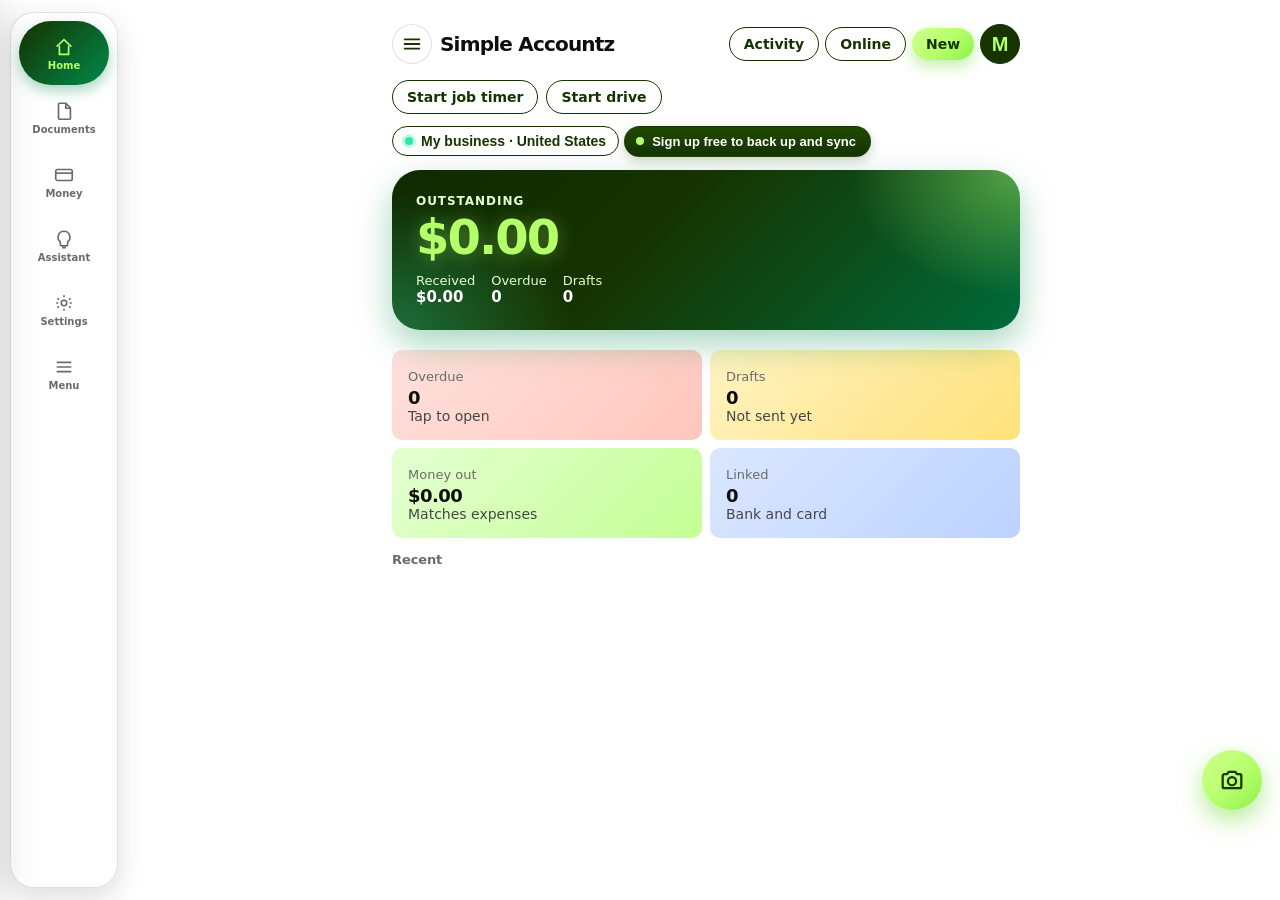
==== app.html @ a4834161 "Read every photo to prefill fields, keep the whole page in the crop, type receipts and invoices in b" ====
<!DOCTYPE html>
<html lang="en">
<head>
<meta charset="utf-8">
<meta name="viewport" content="width=device-width, initial-scale=1, viewport-fit=cover">
<title>Simple Accountz</title>
<meta name="description" content="Invoices, expenses, receipt photos, and an assistant that does the bookkeeping for you.">
<meta name="theme-color" content="#163300">
<meta http-equiv="Content-Security-Policy" content="default-src 'self'; script-src 'self' 'unsafe-inline' 'wasm-unsafe-eval'; worker-src 'self' blob:; style-src 'self' 'unsafe-inline' https://fonts.googleapis.com; font-src https://fonts.gstatic.com; img-src 'self' data: blob: https://tile.openstreetmap.org; media-src 'self' blob:; connect-src 'self' https://api.simpleaccountz.com; object-src 'none'; base-uri 'none'; form-action 'none'; manifest-src 'self'">
<meta name="referrer" content="no-referrer">
<link rel="manifest" href="manifest.webmanifest">
<link rel="icon" href="icon.svg" type="image/svg+xml">
<link rel="apple-touch-icon" href="icon-192.png">
<meta name="apple-mobile-web-app-capable" content="yes">
<script>
  (function () {
    var q = location.search;
    var local = /^(localhost|127\.0\.0\.1)$/.test(location.hostname);
    // Inside the App Store / Google Play app (Capacitor), the page is always the live app.
    window.SA_NATIVE = !!(window.Capacitor && window.Capacitor.isNativePlatform && window.Capacitor.isNativePlatform());
    if (window.SA_NATIVE) document.documentElement.classList.add("native");
    window.SA_LIVE = window.SA_NATIVE || /[?&]live\b/.test(q) || (location.protocol.indexOf("http") === 0 && !local && !/[?&]preview\b/.test(q));
    if (window.SA_LIVE) document.documentElement.classList.add("live");
  })();
</script>
<link rel="preconnect" href="https://fonts.googleapis.com">
<link rel="preconnect" href="https://fonts.gstatic.com" crossorigin>
<link href="https://fonts.googleapis.com/css2?family=Inter:wght@400;500;600;700;900&display=swap" rel="stylesheet">
<style>
  :root {
    --forest: #163300;
    --lime: #b4ff6a;
    --spruce: #00894a;
    --linen: #e4ffd1;
    --blue: #0057ff;
    --sky: #dbe7ff;
    --coral: #ff5a4e;
    --sun: #ffd23f;
    --violet: #7b3fe4;
    --mint: #2ee6a6;
    --obsidian: #0e0f0c;
    --charcoal: #454745;
    --slate: #6a6c6a;
    --pebble: #868685;
    --fog: #e8ebe6;
    --paper: #ffffff;
    --sent-bg: #dbe7ff;
    --overdue-bg: #ffe1dc;
    --overdue-fg: #c0160c;
    --shadow-lg: 0 6px 20px rgba(0, 0, 0, 0.08);
  }

  * { box-sizing: border-box; }
  html, body { margin: 0; height: 100%; }
  body {
    font-family: Inter, ui-sans-serif, system-ui, sans-serif;
    background:
      radial-gradient(880px 420px at 8% -8%, rgba(159, 232, 112, 0.55), transparent 58%),
      radial-gradient(720px 480px at 100% 0%, rgba(22, 51, 0, 0.1), transparent 46%),
      var(--fog);
    color: var(--charcoal);
    letter-spacing: -0.006em;
  }

  .stage {
    min-height: 100%;
    display: grid;
    grid-template-columns: minmax(260px, 380px) 1fr;
    gap: 40px;
    align-items: center;
    padding: 40px 48px;
  }

  .intro h1 {
    font-weight: 900;
    font-size: 52px;
    line-height: 0.9;
    letter-spacing: -0.04em;
    color: var(--obsidian);
    margin: 0 0 16px;
  }
  .intro p { font-size: 16px; line-height: 1.5; margin: 0 0 12px; max-width: 36ch; }
  .intro .path {
    font-size: 13px;
    color: var(--slate);
    background: var(--paper);
    border-radius: 10px;
    padding: 12px 14px;
    border: 1px solid rgba(14, 15, 12, 0.12);
  }
  .legend { margin-top: 20px; display: flex; flex-wrap: wrap; gap: 8px; }
  .swatch {
    display: inline-flex; align-items: center; gap: 8px;
    background: var(--paper); border-radius: 999px; padding: 6px 10px 6px 6px;
    font-size: 12px; font-weight: 600; color: var(--forest);
    border: 1px solid rgba(14, 15, 12, 0.12);
  }
  .swatch i { width: 14px; height: 14px; border-radius: 999px; display: block; }

  .device-wrap { display: flex; justify-content: center; }
  .device {
    width: 390px;
    height: 844px;
    background: var(--paper);
    border-radius: 44px;
    border: 10px solid var(--obsidian);
    position: relative;
    overflow: hidden;
    box-shadow: 0 24px 64px rgba(14, 15, 12, 0.18);
  }

  .screen {
    display: none;
    position: absolute;
    inset: 0;
    background: var(--paper);
    overflow: auto;
    padding: 54px 16px 108px;
  }
  .screen.on { display: block; }
  .screen.no-tabs { padding-bottom: 28px; }
  .screen.sheet-open { overflow: hidden; }

  .statusbar {
    position: absolute; top: 0; left: 0; right: 0; height: 44px;
    display: flex; align-items: flex-end; justify-content: space-between;
    padding: 0 22px 6px; font-size: 12px; font-weight: 600; color: var(--forest);
    z-index: 5; pointer-events: none;
  }
  .island {
    position: absolute; top: 8px; left: 50%; transform: translateX(-50%);
    width: 108px; height: 28px; background: var(--obsidian); border-radius: 999px; z-index: 6;
  }

  .top {
    display: flex; align-items: center; justify-content: space-between;
    gap: 12px; margin-bottom: 16px;
  }
  .word {
    font-weight: 900; font-size: 20px; letter-spacing: -0.04em;
    color: var(--obsidian); line-height: 1;
  }
  .bubble { border-radius: 16px; padding: 12px 14px; margin: 8px 0; font-size: 15px; line-height: 1.4; white-space: pre-wrap; }
  .bubble.user { background: var(--forest); color: var(--paper); margin-left: 48px; }
  .bubble.ai { background: var(--fog); color: var(--charcoal); margin-right: 24px; }
  .suggest { width: 100%; text-align: left; background: var(--paper); border: 1px solid var(--forest);
    border-radius: 999px; padding: 10px 14px; margin-bottom: 8px; font-weight: 600; color: var(--forest); font-size: 14px; }
  .title {
    font-weight: 700; font-size: 22px; letter-spacing: -0.02em;
    color: var(--obsidian); margin: 0;
  }
  .back {
    border: 0; background: transparent; color: var(--forest);
    font: 600 16px/1 Inter, sans-serif; padding: 8px 0; cursor: pointer;
  }

  .pill, .pill-outline, .textlink, .seg button, .tab, .row, .plan, .choice {
    font-family: inherit; cursor: pointer;
  }
  .pill {
    background: var(--lime); color: var(--forest); border: 0; border-radius: 999px;
    font-weight: 600; font-size: 16px; padding: 12px 20px; letter-spacing: -0.006em;
  }
  .pill.small { font-size: 14px; padding: 8px 14px; }
  .pill-outline {
    background: var(--paper); color: var(--forest); border: 1px solid var(--forest);
    border-radius: 999px; font-weight: 600; font-size: 16px; padding: 11px 18px;
  }
  .pill-outline.small { font-size: 14px; padding: 8px 14px; }
  .quick-row { display: flex; gap: 8px; flex-wrap: wrap; margin: 4px 0 12px; }
  .run-bar { position: fixed; left: 50%; transform: translateX(-50%); bottom: calc(92px + env(safe-area-inset-bottom)); z-index: 60; display: flex; gap: 8px; }
  .run-chip { border: 0; border-radius: 999px; padding: 9px 16px; background: var(--forest); color: var(--lime); font: 700 14px/1.2 inherit; font-variant-numeric: tabular-nums; box-shadow: 0 8px 22px rgba(0,0,0,.22); cursor: pointer; }
  .stack-btns { display: grid; gap: 10px; margin: 8px 0 16px; }
  .timer-clock { font-variant-numeric: tabular-nums; font-size: 40px; letter-spacing: -0.02em; }
  .textlink {
    background: none; border: 0; color: var(--forest); font-weight: 600;
    font-size: 16px; text-decoration: underline; text-underline-offset: 3px; padding: 8px 0;
  }
  .ghost {
    border: 0; background: transparent; color: var(--forest); font-weight: 600; font-size: 16px;
    padding: 8px 0; cursor: pointer;
  }

  .biz {
    display: inline-flex; align-items: center; gap: 8px;
    border: 1px solid var(--forest); border-radius: 999px; padding: 6px 12px;
    font-size: 14px; font-weight: 600; color: var(--forest); background: var(--paper);
    margin-bottom: 14px;
  }
  .biz span.dot { width: 8px; height: 8px; border-radius: 999px; background: var(--spruce); }

  .hero {
    background: var(--forest); color: var(--paper); border-radius: 28px;
    padding: 24px; margin-bottom: 20px; position: relative; overflow: hidden;
  }
  .hero::after, .flash-veil {
    content: "";
    position: absolute; inset: 0;
    background: linear-gradient(115deg, transparent 30%, rgba(159, 232, 112, 0.78) 50%, transparent 70%);
    transform: translateX(-130%);
    pointer-events: none;
  }
  .hero::after { animation: lime-sweep 1.25s 0.12s ease both; }
  .flash-veil { z-index: 30; }
  .device.flashing .flash-veil { animation: lime-sweep 0.9s ease; }
  .warn {
    background: var(--linen);
    color: var(--forest);
    border-radius: 10px;
    padding: 12px 14px;
    font-size: 14px;
    font-weight: 600;
    line-height: 1.4;
    margin: 8px 0 0;
  }
  .dash .card, .doc, .choice, .plan, .suggest {
    transition: transform 0.18s ease, box-shadow 0.18s ease;
  }
  .dash .card:hover, .doc:hover, .choice:hover, .plan:hover, .suggest:hover {
    transform: translateY(-2px);
    box-shadow: 0 8px 20px rgba(22, 51, 0, 0.12);
  }
  .dash .card.hit { animation: card-flash 0.45s ease; }
  @keyframes lime-sweep {
    from { transform: translateX(-130%); }
    to { transform: translateX(130%); }
  }
  @keyframes card-flash {
    0% { background: var(--lime); }
    100% { background: var(--fog); }
  }
  .chrome { display: none; }
  .device.shell-android { border-radius: 32px; }
  .device.shell-android .island {
    width: 14px; height: 14px; top: 14px; border-radius: 999px;
  }
  .device.shell-windows, .device.shell-pc {
    width: min(960px, 100%);
    height: 720px;
    border-radius: 18px;
    border-width: 1px;
  }
  .device.shell-windows .island, .device.shell-pc .island { display: none; }
  .device.shell-windows .chrome, .device.shell-pc .chrome {
    display: flex; align-items: center; justify-content: space-between;
    position: absolute; top: 0; left: 0; right: 0; height: 40px; z-index: 7;
    padding: 0 14px; font-weight: 700; font-size: 13px;
  }
  .device.shell-windows .chrome { background: var(--forest); color: var(--paper); }
  .device.shell-pc .chrome { background: var(--paper); color: var(--forest); border-bottom: 1px solid var(--fog); }
  .chrome .url {
    background: var(--fog); color: var(--charcoal); border-radius: 999px;
    padding: 4px 12px; font-weight: 600; font-size: 12px;
  }
  .dots { display: flex; gap: 6px; }
  .dots i { width: 10px; height: 10px; border-radius: 999px; background: var(--lime); display: block; }
  .device.shell-windows .statusbar, .device.shell-pc .statusbar { display: none; }
  .device.shell-windows .tabs, .device.shell-pc .tabs {
    left: 10px; top: 52px; bottom: 12px; width: 108px; height: auto;
    flex-direction: column; border-radius: 24px; padding: 8px;
  }
  .device.shell-windows .tab, .device.shell-pc .tab { width: 100%; height: 64px; flex: none; }
  .device.shell-windows .screen, .device.shell-pc .screen {
    left: 128px; top: 40px; padding-top: 16px; padding-bottom: 20px;
  }
  .device.shell-windows .screen.has-footer, .device.shell-pc .screen.has-footer { top: 40px; }
  .hero .kicker {
    color: var(--linen); font-size: 12px; font-weight: 600;
    letter-spacing: 0.08em; text-transform: uppercase; margin-bottom: 8px;
  }
  .hero .amount {
    font-weight: 900; font-size: 48px; letter-spacing: -0.04em;
    line-height: 0.9; color: var(--paper); margin: 0 0 14px;
  }
  .hero .meta { display: flex; gap: 16px; font-size: 13px; color: var(--linen); }
  .hero .meta b { display: block; color: var(--paper); font-weight: 600; font-size: 15px; }

  .section-label {
    font-size: 13px; font-weight: 600; color: var(--slate); margin: 8px 0;
  }

  .doc, .set-row, .exp {
    width: 100%; text-align: left; background: var(--paper); border: 0;
    border-bottom: 1px solid var(--fog); padding: 14px 0;
    display: grid; grid-template-columns: 1fr auto; gap: 4px 12px; align-items: center;
  }
  .doc .name, .set-row .name, .exp .name { font-weight: 600; color: var(--obsidian); font-size: 16px; }
  .doc .sub, .set-row .sub, .exp .sub { grid-column: 1; color: var(--slate); font-size: 13px; }
  .doc .amt, .exp .amt { font-weight: 600; color: var(--charcoal); font-size: 16px; }
  .exp.has-photo { grid-template-columns: auto 1fr auto; }
  .exp .thumb {
    width: 44px; height: 44px; object-fit: cover; border-radius: 10px;
    grid-row: 1 / span 2; grid-column: 1; background: var(--linen);
    display: grid; place-items: center; color: var(--forest); font-size: 10px; font-weight: 700;
  }
  .exp.has-photo .name, .exp.has-photo .sub { grid-column: 2; }
  .exp.has-photo .amt { grid-column: 3; }
  .finder {
    background: var(--obsidian); color: var(--paper); border-radius: 28px;
    min-height: 300px; overflow: hidden; display: grid; place-items: center;
  }
  .finder video { width: 100%; height: 320px; object-fit: cover; background: var(--obsidian); }
  .finder .note { color: var(--linen); padding: 16px; text-align: center; }
  .receipt-shot {
    width: 100%; max-height: 280px; object-fit: cover; border-radius: 28px;
    display: block; background: var(--obsidian);
  }

  .chip {
    display: inline-flex; align-items: center; border-radius: 999px;
    padding: 4px 10px; font-size: 12px; font-weight: 600; letter-spacing: -0.003em;
  }
  .chip.draft, .chip.void, .chip.closed { background: var(--fog); color: var(--charcoal); }
  .chip.void, .chip.closed { box-shadow: inset 0 0 0 1px var(--charcoal); }
  .chip.closed { box-shadow: inset 0 0 0 1px var(--forest); }
  .chip.sent { background: var(--sent-bg); color: var(--blue); }
  .chip.viewed { background: var(--linen); color: var(--spruce); }
  .chip.partial, .chip.signed { background: var(--linen); color: var(--forest); }
  .chip.paid { background: var(--spruce); color: var(--paper); }
  .chip.overdue { background: var(--overdue-bg); color: var(--overdue-fg); }

  .search, .field input, .field textarea {
    width: 100%; border: 1px solid var(--pebble); border-radius: 10px;
    padding: 12px 14px; font: 400 16px/1.4 Inter, sans-serif; color: var(--charcoal);
    background: var(--paper);
  }
  .search { margin-bottom: 12px; }
  .search:focus, .field input:focus, .field textarea:focus {
    outline: none; border-color: var(--forest);
  }
  .seg {
    display: flex; background: var(--fog); border-radius: 999px; padding: 4px; margin-bottom: 8px;
  }
  .seg button {
    flex: 1; border: 0; background: transparent; border-radius: 999px;
    padding: 8px 6px; font-weight: 600; font-size: 13px; color: var(--charcoal);
  }
  .seg button.on { background: var(--forest); color: var(--paper); }
  .seg.lime button.on { background: var(--lime); color: var(--charcoal); }

  .tabs {
    position: absolute; left: 12px; right: 12px; bottom: 14px;
    height: 64px; background: var(--paper);
    border: 1px solid rgba(14, 15, 12, 0.12);
    border-radius: 999px; display: flex; align-items: center; padding: 6px;
    z-index: 8;
  }
  .tabs.hide { display: none; }
  .tab {
    flex: 1; border: 0; background: transparent; border-radius: 999px; height: 52px;
    color: var(--slate); font-size: 10px; font-weight: 600;
    display: flex; flex-direction: column; align-items: center; justify-content: center; gap: 2px;
  }
  .tab svg { width: 22px; height: 22px; stroke: currentColor; fill: none; stroke-width: 1.8; }
  .tab.on { background: var(--forest); color: var(--paper); }

  .sticky {
    position: absolute; left: 0; right: 0; bottom: 0; z-index: 7;
    background: var(--paper); border-top: 1px solid var(--fog);
    padding: 12px 16px 22px; display: flex; align-items: center; justify-content: space-between; gap: 12px;
  }
  .sticky .total { font-weight: 700; font-size: 22px; color: var(--obsidian); letter-spacing: -0.02em; }
  .sticky .total small { display: block; font-weight: 500; font-size: 12px; color: var(--slate); letter-spacing: 0; }

  .card {
    background: var(--fog); border-radius: 10px; padding: 16px; margin-bottom: 10px;
  }
  .card h3 { margin: 0 0 4px; font-size: 16px; color: var(--obsidian); }
  .card p { margin: 0; font-size: 14px; color: var(--slate); }
  .field { margin-bottom: 12px; }
  .field label { display: block; font-size: 13px; font-weight: 600; color: var(--slate); margin-bottom: 6px; }
  .line {
    display: flex; justify-content: space-between; gap: 12px;
    font-size: 15px; padding: 8px 0; border-bottom: 1px solid rgba(14,15,12,0.08);
  }
  .line b { color: var(--obsidian); font-weight: 600; }

  .overlay {
    display: none; position: absolute; inset: 0; background: rgba(14, 15, 12, 0.4); z-index: 20;
  }
  .overlay.on { display: block; }
  .sheet {
    position: absolute; left: 0; right: 0; bottom: 0; background: var(--paper);
    border-radius: 28px 28px 0 0; padding: 12px 16px 28px;
  }
  .grab { width: 40px; height: 4px; border-radius: 999px; background: var(--fog); margin: 4px auto 14px; }
  .choice {
    width: 100%; text-align: left; background: var(--fog); border: 0; border-radius: 10px;
    padding: 14px 16px; margin-bottom: 8px; color: var(--obsidian); font-weight: 600; font-size: 16px;
  }
  .choice span { display: block; font-weight: 400; color: var(--slate); font-size: 13px; margin-top: 2px; }

  .paper-doc {
    background: var(--paper); border-radius: 10px; box-shadow: var(--shadow-lg);
    border: 1px solid rgba(14, 15, 12, 0.12); overflow: hidden; margin-bottom: 16px;
  }
  .paper-doc header {
    background: var(--forest); color: var(--paper); padding: 20px 16px 16px;
  }
  .paper-doc header strong {
    font-weight: 900; letter-spacing: -0.04em; font-size: 22px;
  }
  .paper-doc header p { margin: 4px 0 0; color: var(--linen); font-size: 13px; }
  .paper-doc .body { padding: 16px; font-size: 14px; }
  .paper-doc .tot { display: flex; justify-content: space-between; font-weight: 700; font-size: 18px; color: var(--obsidian); margin-top: 8px; }

  .bars { display: flex; align-items: flex-end; gap: 10px; height: 120px; margin: 12px 0; }
  .bars div { flex: 1; background: var(--forest); border-radius: 8px 8px 0 0; }
  .bars div.alt { background: var(--spruce); }
  .bars + .axis { display: flex; justify-content: space-between; font-size: 11px; color: var(--slate); }

  .plans { display: flex; flex-direction: column; gap: 8px; }
  .plan {
    text-align: left; background: var(--paper); border: 1px solid var(--pebble);
    border-radius: 10px; padding: 14px 16px;
  }
  .plan.on { border: 1px solid var(--forest); border-radius: 28px; }
  .plan b { display: block; color: var(--obsidian); font-size: 16px; }
  .plan em { font-style: normal; font-weight: 700; }

  .note { font-size: 13px; color: var(--slate); line-height: 1.45; }

  .toggle {
    display: flex; justify-content: space-between; align-items: center;
    padding: 12px 0; border-bottom: 1px solid var(--fog); font-weight: 600; color: var(--obsidian);
  }
  .switch {
    width: 44px; height: 28px; border-radius: 999px; background: var(--forest); position: relative;
  }
  .switch::after {
    content: ""; position: absolute; top: 3px; right: 3px; width: 22px; height: 22px;
    background: var(--paper); border-radius: 999px;
  }
  .switch.off { background: var(--pebble); }
  .switch.off::after { right: auto; left: 3px; }

  .dash { display: grid; grid-template-columns: 1fr 1fr; gap: 8px; margin: 0 0 14px; }
  .dash .card { width: 100%; text-align: left; border: 0; cursor: pointer; margin: 0; font: inherit; color: inherit; }
  .dash .card strong { display: block; color: var(--obsidian); font-size: 18px; letter-spacing: -0.03em; }
  .screen.has-footer { overflow: hidden; padding-bottom: 12px; }
  .screen.has-footer.on { display: flex; flex-direction: column; }
  .scroller { flex: 1; overflow: auto; min-height: 0; }
  .screen.has-footer .sticky { position: relative; flex: none; }
  .mode { display: flex; flex-wrap: wrap; gap: 8px; margin-top: 16px; }
  .audit { font-size: 13px; color: var(--charcoal); background: var(--linen); border-radius: 10px; padding: 10px 12px; margin-top: 8px; }
  .qr { width: 188px; height: 188px; background: var(--paper); border-radius: 10px; border: 1px solid rgba(14, 15, 12, 0.12); display: block; margin: 8px 0 12px; }
  .pull { height: 0; overflow: hidden; text-align: center; font-size: 12px; font-weight: 700; color: var(--forest); background: var(--linen); }
  .pull.show { height: auto; padding: 8px 12px; }
  .methods { display: flex; flex-wrap: wrap; gap: 8px; margin: 8px 0 12px; }
  .methods span { border: 1px solid var(--forest); border-radius: 999px; padding: 6px 10px; font-size: 13px; font-weight: 600; color: var(--forest); }

  @media (max-width: 860px) {
    .stage { grid-template-columns: 1fr; padding: 20px 12px 32px; }
    .intro h1 { font-size: 40px; }
    .device.shell-ios, .device.shell-android { transform: scale(0.92); transform-origin: top center; }
    .device.shell-windows, .device.shell-pc { width: 100%; height: 680px; }
  }
  /* ---- Pop layer: brighter color and smoother motion ---- */
  body {
    background:
      radial-gradient(900px 480px at 6% -10%, rgba(180, 255, 106, 0.75), transparent 60%),
      radial-gradient(760px 520px at 100% 0%, rgba(123, 63, 228, 0.22), transparent 50%),
      radial-gradient(700px 500px at 90% 100%, rgba(0, 87, 255, 0.16), transparent 55%),
      var(--fog);
  }
  .intro h1 {
    background: linear-gradient(100deg, var(--forest) 10%, var(--spruce) 45%, var(--violet) 95%);
    -webkit-background-clip: text; background-clip: text; color: transparent;
  }
  .swatch { box-shadow: 0 2px 8px rgba(14, 15, 12, 0.06); }
  .device { box-shadow: 0 30px 80px rgba(22, 51, 0, 0.28), 0 0 0 1px rgba(180, 255, 106, 0.4); }
  .screen {
    -webkit-overflow-scrolling: touch; overscroll-behavior: contain;
  }
  .screen.on, .screen.has-footer.on { animation: screen-in 0.26s cubic-bezier(.2, .8, .2, 1) both; }
  @keyframes screen-in {
    from { opacity: 0; transform: translate3d(0, 10px, 0); }
    to { opacity: 1; transform: none; }
  }

  .hero {
    background:
      radial-gradient(240px 180px at 100% 0%, rgba(180, 255, 106, 0.45), transparent 70%),
      radial-gradient(260px 200px at 0% 100%, rgba(46, 230, 166, 0.35), transparent 70%),
      linear-gradient(135deg, #0f2a00 0%, var(--forest) 40%, #006b3a 100%);
    box-shadow: 0 14px 34px rgba(0, 137, 74, 0.35);
  }
  .hero .amount { color: var(--lime); text-shadow: 0 2px 18px rgba(180, 255, 106, 0.35); }

  .pill {
    background: linear-gradient(135deg, #d4ff8f, var(--lime) 55%, #8ef04a);
    box-shadow: 0 6px 16px rgba(120, 220, 60, 0.45);
    transition: transform 0.14s ease, box-shadow 0.14s ease, filter 0.14s ease;
  }
  .pill:hover { filter: brightness(1.05); box-shadow: 0 8px 22px rgba(120, 220, 60, 0.55); }
  .pill:active, .pill-outline:active, .choice:active, .tab:active, .suggest:active, .dash .card:active {
    transform: scale(0.97);
  }
  .pill-outline, .suggest { transition: background 0.15s ease, transform 0.14s ease; }
  .pill-outline:hover, .suggest:hover { background: var(--linen); }

  .dash .card { color: var(--obsidian); }
  .dash .card:nth-child(4n+1) { background: linear-gradient(135deg, #ffe1dc, #ffc6bd); }
  .dash .card:nth-child(4n+2) { background: linear-gradient(135deg, #fff3c2, #ffe27a); }
  .dash .card:nth-child(4n+3) { background: linear-gradient(135deg, #e4ffd1, #c4ff94); }
  .dash .card:nth-child(4n+4) { background: linear-gradient(135deg, #dbe7ff, #bcd2ff); }
  .dash .card p { color: var(--charcoal); }
  .dash .card:hover { box-shadow: 0 10px 24px rgba(14, 15, 12, 0.14); }
  @keyframes card-flash {
    0% { filter: brightness(1.25) saturate(1.4); transform: scale(1.03); }
    100% { filter: none; transform: none; }
  }

  .card { background: linear-gradient(135deg, #f3f6f1, var(--fog)); }
  .chip.paid { background: linear-gradient(135deg, var(--mint), var(--spruce)); }
  .chip.sent { color: var(--blue); }
  .chip.viewed { background: #efe6ff; color: var(--violet); }
  .chip.partial, .chip.signed { background: #fff3c2; color: #7a5600; }
  .chip.overdue { box-shadow: inset 0 0 0 1px rgba(255, 90, 78, 0.5); }

  .tabs {
    background: rgba(255, 255, 255, 0.86);
    -webkit-backdrop-filter: blur(14px) saturate(1.6); backdrop-filter: blur(14px) saturate(1.6);
    box-shadow: 0 10px 28px rgba(14, 15, 12, 0.14);
  }
  .tab { transition: background 0.2s ease, color 0.2s ease, transform 0.14s ease; }
  .tab:hover { color: var(--forest); }
  .tab.on {
    background: linear-gradient(135deg, var(--forest), var(--spruce));
    color: var(--lime); box-shadow: 0 6px 14px rgba(0, 137, 74, 0.35);
  }
  .seg button { transition: background 0.2s ease, color 0.2s ease; }
  .seg button.on { background: linear-gradient(135deg, var(--forest), var(--spruce)); }

  .bars div { background: linear-gradient(180deg, var(--mint), var(--spruce)); transform-origin: bottom; animation: bar-rise 0.5s cubic-bezier(.2, .8, .2, 1) both; }
  .bars div.alt { background: linear-gradient(180deg, #9b6bff, var(--violet)); }
  .bars div:nth-child(2) { animation-delay: 0.05s; }
  .bars div:nth-child(3) { animation-delay: 0.1s; }
  .bars div:nth-child(4) { animation-delay: 0.15s; }
  .bars div:nth-child(5) { animation-delay: 0.2s; }
  @keyframes bar-rise { from { transform: scaleY(0); } to { transform: scaleY(1); } }

  .overlay.on { animation: fade-in 0.2s ease both; }
  .overlay.on .sheet { animation: sheet-up 0.28s cubic-bezier(.2, .8, .2, 1) both; }
  @keyframes fade-in { from { opacity: 0; } to { opacity: 1; } }
  @keyframes sheet-up { from { transform: translate3d(0, 40px, 0); opacity: 0.6; } to { transform: none; opacity: 1; } }

  .bubble.user { background: linear-gradient(135deg, var(--forest), var(--spruce)); }
  .bubble.ai { background: linear-gradient(135deg, #f1ecff, #e6f0ff); }
  .paper-doc header { background: linear-gradient(135deg, var(--forest), #006b3a); }
  .search:focus, .field input:focus, .field textarea:focus {
    border-color: var(--spruce); box-shadow: 0 0 0 3px rgba(180, 255, 106, 0.55);
  }
  .switch { background: linear-gradient(135deg, var(--spruce), var(--mint)); transition: background 0.2s ease; }
  .switch::after { transition: left 0.2s ease, right 0.2s ease; box-shadow: 0 1px 3px rgba(0, 0, 0, 0.25); }
  .warn { background: linear-gradient(135deg, #fff3c2, var(--linen)); border-left: 4px solid var(--sun); }
  .biz span.dot { background: var(--mint); box-shadow: 0 0 0 3px rgba(46, 230, 166, 0.3); }
  .dots i:nth-child(1) { background: var(--coral); }
  .dots i:nth-child(2) { background: var(--sun); }
  .dots i:nth-child(3) { background: var(--mint); }
  .doc, .exp, .set-row { transition: background 0.15s ease; }
  .doc:hover, .exp:hover, .set-row:hover { background: #fafff5; }

  /* Automatic assistant panel on Home */
  .auto-panel {
    border-radius: 20px; padding: 14px; margin: 0 0 14px;
    background: linear-gradient(135deg, #f1ecff 0%, #e6f0ff 55%, #e4ffd1 100%);
    box-shadow: inset 0 0 0 1px rgba(123, 63, 228, 0.18);
    animation: screen-in 0.3s cubic-bezier(.2, .8, .2, 1) both;
  }
  .auto-head { font-weight: 900; font-size: 15px; letter-spacing: -0.02em; color: var(--violet); margin-bottom: 4px; }
  .auto-head::before { content: "✦ "; }
  .auto-label { font-size: 11px; font-weight: 700; letter-spacing: 0.08em; text-transform: uppercase; color: var(--slate); margin: 10px 0 4px; }
  .auto-row { font-size: 13px; line-height: 1.4; color: var(--obsidian); padding: 6px 0; }
  .auto-row.done::before { content: "✓ "; color: var(--spruce); font-weight: 900; }
  .auto-row.wait { display: flex; gap: 10px; align-items: center; justify-content: space-between; border-top: 1px solid rgba(14, 15, 12, 0.08); }
  .auto-row.wait .pill { flex: none; }
  .auto-panel .textlink { font-size: 13px; padding: 2px 0; }

  [hidden] { display: none !important; }
  /* ---- Account and sign-in ---- */
  .auth-wrap { max-width: 420px; margin: 4px auto 40px; }
  .auth-card { background: var(--paper); border-radius: 24px; padding: 28px 24px; border: 1px solid rgba(14,15,12,.06);
    box-shadow: 0 1px 2px rgba(14,15,12,.06), 0 14px 36px rgba(22,51,0,.10); }
  .auth-logo { width: 52px; height: 52px; border-radius: 15px; display: block; margin: 0 auto 14px; box-shadow: 0 6px 16px rgba(22,51,0,.25); }
  .auth-title { text-align: center; font-size: 24px; font-weight: 800; letter-spacing: -.03em; color: var(--obsidian); margin: 0 0 6px; }
  .auth-sub { text-align: center; color: var(--slate); font-size: 14px; margin: 0 0 20px; line-height: 1.45; }
  .auth-tabs { display: grid; grid-template-columns: 1fr 1fr; background: var(--fog); border-radius: 12px; padding: 4px; margin-bottom: 20px; }
  .auth-tabs button { border: 0; background: transparent; border-radius: 9px; padding: 10px; font: 600 14px Inter, sans-serif; color: var(--slate); cursor: pointer; transition: background .15s, color .15s, box-shadow .15s; }
  .auth-tabs button.on { background: var(--paper); color: var(--obsidian); box-shadow: 0 1px 3px rgba(14,15,12,.14); }
  .auth-label { display: block; font-size: 13px; font-weight: 600; color: var(--charcoal); margin: 0 0 6px; }
  .auth-row { display: flex; justify-content: space-between; align-items: baseline; }
  .auth-input { width: 100%; height: 48px; border: 1.5px solid #d5d9d2; border-radius: 12px; padding: 0 14px; font: 500 16px Inter, sans-serif;
    color: var(--obsidian); background: #fbfcfa; margin-bottom: 16px; transition: border-color .15s, box-shadow .15s, background .15s; }
  .auth-input:focus { outline: none; border-color: var(--spruce); background: #fff; box-shadow: 0 0 0 4px rgba(0,137,74,.15); }
  .auth-input.code { letter-spacing: .15em; font-variant-numeric: tabular-nums; }
  .pw-wrap { position: relative; }
  .pw-wrap .auth-input { padding-right: 70px; }
  .pw-toggle { position: absolute; right: 8px; top: 8px; height: 32px; padding: 0 10px; border: 0; border-radius: 8px; background: transparent;
    color: var(--spruce); font: 600 13px Inter, sans-serif; cursor: pointer; }
  .pw-toggle:hover { background: var(--linen); }
  .auth-hint { font-size: 12px; color: var(--slate); margin: -8px 0 16px; line-height: 1.4; }
  .btn-primary { position: relative; width: 100%; height: 50px; border: 0; border-radius: 12px; display: flex; align-items: center; justify-content: center; gap: 10px;
    background: linear-gradient(180deg, #1f4a00, var(--forest)); color: #fff; font: 700 16px Inter, sans-serif; letter-spacing: -.01em; cursor: pointer;
    box-shadow: inset 0 1px 0 rgba(255,255,255,.14), 0 6px 16px rgba(22,51,0,.28); transition: transform .12s ease, box-shadow .15s ease, filter .15s ease; }
  .btn-primary:hover { filter: brightness(1.15); box-shadow: inset 0 1px 0 rgba(255,255,255,.14), 0 10px 24px rgba(22,51,0,.34); }
  .btn-primary:active { transform: translateY(1px); }
  .btn-primary:disabled { opacity: .75; cursor: progress; }
  .btn-primary .spinner { display: none; width: 18px; height: 18px; border-radius: 50%; border: 2.5px solid rgba(255,255,255,.35); border-top-color: #fff; animation: spin .7s linear infinite; }
  .btn-primary.loading .spinner { display: block; }
  @keyframes spin { to { transform: rotate(360deg); } }
  .btn-secondary { width: 100%; height: 48px; border-radius: 12px; border: 1.5px solid #d5d9d2; background: #fff; color: var(--obsidian); font: 600 15px Inter, sans-serif; cursor: pointer; transition: border-color .15s, background .15s; }
  .btn-secondary:hover { border-color: var(--spruce); background: #f7fbf3; }
  .btn-small { height: 36px; padding: 0 14px; border-radius: 10px; border: 1.5px solid #d5d9d2; background: #fff; font: 600 13px Inter, sans-serif; cursor: pointer; color: var(--obsidian); white-space: nowrap; }
  .btn-small:hover { border-color: var(--spruce); }
  .btn-small.danger, .auth-link.danger { color: #c0160c; }
  .btn-primary:focus-visible, .btn-secondary:focus-visible, .btn-small:focus-visible, .auth-tabs button:focus-visible, .auth-link:focus-visible, .pw-toggle:focus-visible, .sync-chip:focus-visible {
    outline: 3px solid var(--lime); outline-offset: 2px; }
  .auth-link { border: 0; background: none; padding: 0; color: var(--spruce); font: 600 13px Inter, sans-serif; cursor: pointer; }
  .auth-link:hover { text-decoration: underline; }
  .auth-center { text-align: center; margin-top: 16px; }
  .auth-msg { min-height: 20px; margin: 12px 0 0; font-size: 14px; color: #c0160c; text-align: center; line-height: 1.4; }
  .auth-msg.good { color: var(--spruce); }
  .auth-foot { font-size: 12px; color: var(--slate); text-align: center; margin: 18px 0 0; line-height: 1.45; }
  .auth-divider { display: flex; align-items: center; gap: 12px; color: var(--pebble); font-size: 12px; margin: 18px 0; }
  .auth-divider::before, .auth-divider::after { content: ""; flex: 1; height: 1px; background: #e3e6e0; }
  .acct-head { display: flex; gap: 14px; align-items: center; }
  .avatar { width: 48px; height: 48px; flex: none; border-radius: 50%; display: grid; place-items: center; font-weight: 800; font-size: 20px; color: var(--lime);
    background: linear-gradient(135deg, var(--forest), var(--spruce)); }
  .acct-head b { display: block; font-size: 16px; color: var(--obsidian); word-break: break-all; }
  .acct-head span { font-size: 13px; color: var(--slate); }
  .acct-actions { display: grid; grid-template-columns: 1fr 1fr; gap: 10px; margin-top: 18px; }
  .acct-section { font-size: 12px; font-weight: 700; letter-spacing: .08em; text-transform: uppercase; color: var(--slate); margin: 24px 0 4px; }
  .acct-item { display: flex; justify-content: space-between; align-items: center; gap: 12px; padding: 14px 0; border-bottom: 1px solid #eceee9; }
  .acct-item b { display: block; font-size: 15px; color: var(--obsidian); }
  .acct-item span { font-size: 13px; color: var(--slate); }
  .badge { display: inline-block; padding: 2px 8px; border-radius: 999px; font-size: 11px; font-weight: 700; margin-left: 6px; vertical-align: 1px; }
  .badge.on { background: #d8fff1; color: #006b3a; }
  .badge.off { background: #fff3c2; color: #7a5600; }
  .notice { background: #fff8db; border: 1px solid #ffe27a; border-radius: 12px; padding: 12px 14px; font-size: 13px; margin: 16px 0 0;
    display: flex; justify-content: space-between; gap: 10px; align-items: center; color: #4a3b00; }
  .qr-box { display: block; width: 208px; height: 208px; margin: 8px auto 12px; padding: 10px; background: #fff; border-radius: 16px; border: 1px solid #e3e6e0; }
  .secret { font-family: ui-monospace, Menlo, Consolas, monospace; font-size: 13px; text-align: center; word-break: break-all; background: var(--fog);
    border-radius: 10px; padding: 10px; margin: 0 0 16px; user-select: all; }
  .codes { display: grid; grid-template-columns: 1fr 1fr; gap: 8px; list-style: none; padding: 0; margin: 12px 0 16px; font-family: ui-monospace, Menlo, Consolas, monospace; font-size: 15px; }
  .codes li { background: var(--fog); border-radius: 8px; padding: 8px; text-align: center; }
  .steps-list { padding-left: 20px; margin: 0 0 12px; font-size: 14px; color: var(--charcoal); line-height: 1.5; }
  .sync-chip { align-items: center; gap: 8px; border: 1.5px solid #d5d9d2; background: #fff; border-radius: 999px; padding: 7px 14px 7px 11px;
    font: 600 13px Inter, sans-serif; color: var(--obsidian); cursor: pointer; margin: -4px 0 12px; transition: border-color .15s, filter .15s; }
  html.live #sync-status { display: inline-flex !important; }
  .sync-chip:hover { border-color: var(--spruce); }
  .sync-chip .dot { width: 8px; height: 8px; border-radius: 50%; background: var(--pebble); flex: none; }
  .sync-chip.on .dot { background: var(--mint); box-shadow: 0 0 0 3px rgba(46,230,166,.25); }
  .sync-chip.cta { background: linear-gradient(180deg, #1f4a00, var(--forest)); color: #fff; border-color: transparent; box-shadow: 0 4px 12px rgba(22,51,0,.22); }
  .sync-chip.cta:hover { filter: brightness(1.15); }
  .sync-chip.cta .dot { background: var(--lime); }
  @media (prefers-reduced-motion: reduce) { .btn-primary .spinner { animation-duration: 2s; } }

  /* ---- Camera ---- */
  .cam { position: absolute; inset: 0; z-index: 40; background: #000; display: none; overflow: hidden; }
  .cam.on { display: block; }
  .cam video { width: 100%; height: 100%; object-fit: cover; display: block; transition: transform .12s ease; }
  .cam-guide { position: absolute; inset: 0; width: 100%; height: 100%; pointer-events: none; }
  .cam-top { position: absolute; top: 0; left: 0; right: 0; display: flex; align-items: center; gap: 10px;
    padding: calc(12px + env(safe-area-inset-top)) 14px 14px; background: linear-gradient(rgba(0,0,0,.6), transparent); }
  .cam-hint { flex: 1; text-align: center; color: #fff; font-size: 13px; font-weight: 600; text-shadow: 0 1px 6px #000; }
  .cam-chip { border: 0; background: rgba(0,0,0,.45); color: #fff; border-radius: 999px; padding: 9px 14px;
    font-family: inherit; font-size: 14px; font-weight: 600; cursor: pointer; white-space: nowrap;
    -webkit-backdrop-filter: blur(10px); backdrop-filter: blur(10px); }
  .cam-chip.on { background: var(--lime); color: var(--forest); }
  .cam-chip:disabled { opacity: .35; }
  .cam-bottom { position: absolute; left: 0; right: 0; bottom: 0;
    padding: 14px 18px calc(18px + env(safe-area-inset-bottom)); background: linear-gradient(transparent, rgba(0,0,0,.72) 40%); }
  .cam-zoom { display: flex; align-items: center; gap: 10px; color: #fff; font-size: 12px; font-weight: 700; }
  .cam-zoom input { flex: 1; accent-color: var(--lime); height: 28px; }
  .cam-row { display: flex; align-items: center; justify-content: space-between; margin-top: 8px; }
  .shutter { width: 74px; height: 74px; border-radius: 50%; border: 5px solid #fff; background: rgba(255,255,255,.25); cursor: pointer; }
  .shutter:active { transform: scale(.94); }
  .shutter.armed { border-color: var(--lime); background: rgba(180,255,106,.35); }
  .cam-type { display: block; margin: 0 auto 10px; padding: 8px 16px; border: 0; border-radius: 999px; background: rgba(0,0,0,.45); color: #fff; font: inherit; font-size: 14px; }
  .cam-auto { display: flex; align-items: center; justify-content: center; gap: 8px; margin-top: 12px; color: #fff; font-size: 13px; font-weight: 600; }
  .cam-auto input { accent-color: var(--lime); width: 18px; height: 18px; }
  .cam-busy { position: absolute; inset: 0; display: none; place-items: center; text-align: center; padding: 28px;
    background: rgba(0,0,0,.8); color: #fff; font-size: 15px; font-weight: 600; }
  .cam-busy.on { display: grid; }
  /* ---- Camera, reimagined: glass controls, iPhone-style shutter and zoom ---- */
  .cam-top { padding: calc(10px + env(safe-area-inset-top)) 16px 30px; background: linear-gradient(rgba(0,0,0,.55), transparent); }
  .cam-icon { width: 44px; height: 44px; border-radius: 50%; border: 0; display: grid; place-items: center; flex: none;
    background: rgba(28,28,30,.55); color: #fff; cursor: pointer; -webkit-backdrop-filter: blur(14px) saturate(1.4); backdrop-filter: blur(14px) saturate(1.4); }
  .cam-icon svg { width: 22px; height: 22px; fill: none; stroke: currentColor; stroke-width: 2; stroke-linecap: round; stroke-linejoin: round; }
  .cam-icon.big { width: 52px; height: 52px; }
  .cam-icon.on { background: #ffd60a; color: #1c1c1e; }
  .cam-icon:active { transform: scale(.92); }
  .cam-icon:disabled { opacity: .35; }
  .cam-hint { flex: 0 1 auto; margin: 0 auto; padding: 9px 16px; border-radius: 999px; max-width: 64%;
    background: rgba(28,28,30,.55); -webkit-backdrop-filter: blur(14px); backdrop-filter: blur(14px);
    font-size: 14px; font-weight: 600; letter-spacing: -.01em; text-shadow: none;
    white-space: nowrap; overflow: hidden; text-overflow: ellipsis; transition: background .25s, color .25s; }
  .cam.ready .cam-hint { background: var(--lime); color: var(--forest); }
  .cam-bottom { padding: 18px 22px calc(20px + env(safe-area-inset-bottom)); background: linear-gradient(transparent, rgba(0,0,0,.78) 45%); }
  .cam-zoom { margin: 0 2px 14px; gap: 12px; }
  .cam-zoom input { -webkit-appearance: none; appearance: none; background: transparent; }
  .cam-zoom input::-webkit-slider-runnable-track { height: 6px; border-radius: 999px; background: rgba(255,255,255,.35); }
  .cam-zoom input::-moz-range-track { height: 6px; border-radius: 999px; background: rgba(255,255,255,.35); }
  .cam-zoom input::-webkit-slider-thumb { -webkit-appearance: none; width: 24px; height: 24px; margin-top: -9px; border-radius: 50%; background: #fff; box-shadow: 0 2px 6px rgba(0,0,0,.4); }
  .cam-zoom input::-moz-range-thumb { width: 24px; height: 24px; border: 0; border-radius: 50%; background: #fff; box-shadow: 0 2px 6px rgba(0,0,0,.4); }
  #cam-zoom-label { min-width: 42px; }
  .cam-row { margin-top: 0; padding: 0 6px; }
  .shutter { width: 80px; height: 80px; border: 4px solid #fff; background: transparent; padding: 4px; display: grid; place-items: center;
    transition: transform .12s ease, border-color .25s; }
  .shutter i { display: block; width: 100%; height: 100%; border-radius: 50%; background: #fff; transition: transform .12s ease, background .25s; }
  .shutter:active { transform: none; }
  .shutter:active i { transform: scale(.86); }
  .shutter.armed { border-color: var(--lime); background: transparent; }
  .shutter.armed i { background: var(--lime); }
  .cam-auto { margin-top: 16px; gap: 10px; font-size: 14px; }
  .cam-auto input { appearance: none; -webkit-appearance: none; width: 44px; height: 26px; margin: 0; border-radius: 999px;
    background: rgba(255,255,255,.28); position: relative; cursor: pointer; transition: background .2s; }
  .cam-auto input::after { content: ""; position: absolute; top: 3px; left: 3px; width: 20px; height: 20px; border-radius: 50%;
    background: #fff; box-shadow: 0 1px 3px rgba(0,0,0,.3); transition: transform .2s; }
  .cam-auto input:checked { background: #34c759; }
  .cam-auto input:checked::after { transform: translateX(18px); }
  .cam.snap::after { content: ""; position: absolute; inset: 0; background: #fff; pointer-events: none; z-index: 6; animation: camSnap .3s ease-out forwards; }
  @keyframes camSnap { from { opacity: .85; } to { opacity: 0; } }
  .cam-busy { background: rgba(0,0,0,.55); -webkit-backdrop-filter: blur(18px); backdrop-filter: blur(18px); }

  /* ---- Drive route map and recent drives ---- */
  .route-svg { display: block; width: 100%; height: 140px; margin-top: 12px; border-radius: 14px; background: var(--paper); }
  .route-svg path { fill: none; stroke: var(--forest); stroke-width: 3.5; stroke-linecap: round; stroke-linejoin: round; }
  .route-svg .dot-start { fill: #34c759; stroke: #fff; stroke-width: 2; }
  .route-svg .map-credit { font: 9px sans-serif; fill: #333; paint-order: stroke; stroke: rgba(255,255,255,.8); stroke-width: 3px; }
  .route-svg.has-map path { stroke: #1a73e8; stroke-width: 4.5; }
  .route-svg .dot-end { fill: #ff3b30; stroke: #fff; stroke-width: 2; }
  .drive-row { padding: 12px 0; border-bottom: 1px solid var(--fog, #e8ebe6); }
  .drive-row .route-svg { height: 96px; background: var(--linen); }
  .drive-row .drive-top { display: flex; justify-content: space-between; gap: 8px; font-weight: 600; }
  .drive-row .drive-sub { color: var(--slate, #454745); font-size: 13px; margin-top: 2px; }
  .run-chip.break { background: var(--lime); color: var(--forest); }
  .run-chip { white-space: nowrap; }
  /* ---- Menu and profile, in the same place on every device ---- */
  .hdr-icon { flex: none; width: 40px; height: 40px; border-radius: 50%; border: 1px solid rgba(14,15,12,.12);
    background: var(--paper); display: grid; place-items: center; cursor: pointer; padding: 0; color: var(--forest); }
  .hdr-icon svg { width: 22px; height: 22px; fill: none; stroke: currentColor; stroke-width: 2; stroke-linecap: round; }
  .hdr-icon.avatar { background: var(--forest); color: var(--lime); border-color: var(--forest); font: 700 15px/1 inherit; }
  .hdr-icon:active { transform: scale(.93); }
  .top { gap: 8px; flex-wrap: wrap; align-items: center; }
  .top .title, .top .word { flex: 1 1 auto; min-width: max-content; }
  .top > span { margin-left: auto; display: flex; align-items: center; gap: 6px; flex-wrap: wrap; }
  /* The phone's own pull-to-refresh must not swallow ours. */
  html.live .screen { overscroll-behavior-y: contain; }
  .row-x { flex: none; width: 34px; height: 34px; border-radius: 50%; border: 0; background: var(--linen);
    color: var(--slate, #454745); font-size: 18px; line-height: 1; cursor: pointer; }
  .row-x:active { transform: scale(.9); }
  .file-row { display: flex; align-items: center; gap: 8px; }
  .file-row .doc { flex: 1; }
  .danger-link { color: #b3261e; }
  .run-bar { max-width: calc(100% - 24px); flex-wrap: nowrap; }

  /* ---- Pull to refresh ---- */
  .ptr { position: absolute; left: 50%; top: calc(8px + env(safe-area-inset-top)); z-index: 70; width: 40px; height: 40px; margin-left: -20px;
    border-radius: 50%; background: var(--paper); box-shadow: 0 6px 18px rgba(0,0,0,.16); display: grid; place-items: center;
    transform: translateY(-70px); opacity: 0; pointer-events: none; transition: transform .2s ease, opacity .2s ease; }
  .ptr svg { width: 22px; height: 22px; fill: none; stroke: var(--forest); stroke-width: 2.4; stroke-linecap: round; transition: transform .15s; }
  .ptr.pulling { transition: none; opacity: 1; }
  .ptr.armed svg { transform: rotate(180deg); }
  .ptr.busy { opacity: 1; transform: translateY(14px); }
  .ptr.busy svg { animation: ptrSpin .8s linear infinite; }
  @keyframes ptrSpin { to { transform: rotate(360deg); } }

  /* ---- Sidebar menu (every device) ---- */
  .drawer-veil { position: absolute; inset: 0; z-index: 80; background: rgba(14,15,12,.38); opacity: 0; pointer-events: none; transition: opacity .2s; }
  .drawer { position: absolute; top: 0; bottom: 0; left: 0; z-index: 81; width: min(300px, 84%); background: var(--paper);
    padding: calc(18px + env(safe-area-inset-top)) 14px calc(18px + env(safe-area-inset-bottom)); overflow-y: auto;
    transform: translateX(-105%); transition: transform .24s ease; box-shadow: 12px 0 40px rgba(0,0,0,.18); display: flex; flex-direction: column; gap: 2px; }
  .drawer.open { transform: none; }
  .drawer.open + .drawer-veil, .drawer-veil.open { opacity: 1; pointer-events: auto; }
  .drawer-head { display: flex; align-items: center; justify-content: space-between; padding: 0 6px 12px; font-size: 18px; }
  .drawer-x { border: 0; background: var(--linen); width: 36px; height: 36px; border-radius: 50%; font-size: 20px; cursor: pointer; color: var(--forest); }
  .drawer .go { border: 0; background: transparent; text-align: left; padding: 13px 12px; border-radius: 14px; font: 600 16px/1.2 inherit; color: var(--obsidian, #0e0f0c); cursor: pointer; }
  .drawer .go:hover, .drawer .go:focus-visible { background: var(--linen); }
  .drawer .go.on { background: var(--lime); color: var(--forest); }
  .drawer .drawer-label { font-size: 12px; font-weight: 700; letter-spacing: .06em; text-transform: uppercase; color: var(--pebble, #868685); padding: 14px 12px 4px; }

  /* ---- Location prompt ---- */
  .loc-ask { position: absolute; left: 12px; right: 12px; bottom: calc(92px + env(safe-area-inset-bottom)); z-index: 65; max-width: 460px; margin: 0 auto;
    background: var(--paper); border-radius: 22px; padding: 16px 18px; box-shadow: 0 16px 44px rgba(0,0,0,.22); }
  .loc-ask b { display: block; font-size: 16px; margin-bottom: 4px; }
  .loc-ask p { margin: 0 0 12px; font-size: 14px; color: var(--slate, #454745); line-height: 1.4; }
  .loc-ask .loc-actions { display: flex; gap: 8px; justify-content: flex-end; }
  .cam-busy .bar { width: 200px; height: 6px; border-radius: 999px; background: rgba(255,255,255,.25); margin: 14px auto 0; overflow: hidden; }
  .cam-busy .bar i { display: block; height: 100%; width: 0; background: var(--lime); transition: width .2s ease; }
  .scan-note { background: linear-gradient(135deg, #e4ffd1, #d8fff1); border-radius: 12px; padding: 10px 12px;
    font-size: 13px; color: var(--forest); font-weight: 600; margin: 0 0 12px; }

  /* Camera button: phones only (iOS and Android shells), on tabbed screens */
  .cam-fab {
    display: none; position: absolute; right: 18px; bottom: 92px; z-index: 9;
    width: 60px; height: 60px; border-radius: 999px; border: 0; cursor: pointer;
    place-items: center; color: var(--forest);
    background: linear-gradient(135deg, #d4ff8f, var(--lime) 55%, #8ef04a);
    box-shadow: 0 10px 24px rgba(120, 220, 60, 0.55), 0 0 0 4px rgba(255, 255, 255, 0.9);
    transition: transform 0.14s ease, box-shadow 0.14s ease;
  }
  .cam-fab svg { width: 28px; height: 28px; stroke: currentColor; fill: none; stroke-width: 1.9; }
  .cam-fab:hover { transform: translateY(-2px); }
  .cam-fab:active { transform: scale(0.94); }
  /* Same camera button on iOS, Android, Windows, and PC (desktops use the webcam or a photo file). */
  .device .cam-fab { display: grid; }
  .device .tabs.hide ~ .cam-fab { display: none; }

  /* ---- Live web app: full screen, no preview frame ---- */
  html:not(.live) .live-only { display: none !important; }
  html.live .intro, html.live .chrome, html.live .statusbar, html.live .island,
  html.live .flash-veil, html.live .preview-only { display: none !important; }
  html.live body { background: var(--paper); }
  html.live .stage { display: block; padding: 0; min-height: 100vh; }
  html.live .device-wrap { display: block; }
  html.live .device, html.live .device.shell-ios, html.live .device.shell-pc {
    width: 100%; height: 100vh; height: 100dvh; border: 0; border-radius: 0; box-shadow: none; transform: none;
  }
  html.live .screen { padding-top: calc(16px + env(safe-area-inset-top)); }
  html.live .tabs { bottom: calc(12px + env(safe-area-inset-bottom)); }
  html.live .cam-fab { bottom: calc(90px + env(safe-area-inset-bottom)); }
  html.live .device.shell-pc .screen {
    top: 0; left: 132px; padding-top: 24px;
    padding-left: max(24px, calc((100% - 760px) / 2)); padding-right: max(24px, calc((100% - 760px) / 2));
  }
  html.live .device.shell-pc .tabs { top: 12px; }
  .dv-actions { display: flex; flex-wrap: wrap; gap: 8px; margin: 12px 0; }
  .empty-state { text-align: center; padding: 28px 12px; color: var(--slate); }
  .empty-state b { display: block; color: var(--obsidian); font-size: 17px; margin-bottom: 6px; }
  .act-row { grid-template-columns: 1fr auto; align-items: start; }
  .act-row .name { font-weight: 500; line-height: 1.4; white-space: normal; }
  .act-row .sub { grid-column: 2; grid-row: 1; color: var(--pebble); font-size: 12px; white-space: nowrap; padding-left: 10px; }
  .act-row.act-new { background: linear-gradient(90deg, rgba(180,255,106,.22), transparent 70%); }
  .act-row.act-new .name { font-weight: 700; }
  @media print {
    html.live .tabs, html.live .cam-fab, html.live .back, html.live .dv-actions, html.live #dv-note { display: none !important; }
    html.live .device { height: auto; overflow: visible; }
    html.live .screen { position: static; overflow: visible; }
  }

  @media (prefers-reduced-motion: reduce) {
    .cam-fab { transition: none; }
    .hero::after, .device.flashing .flash-veil, .dash .card.hit,
    .screen.on, .overlay.on, .overlay.on .sheet, .bars div { animation: none; }
    .dash .card, .doc, .choice, .plan, .suggest, .pill, .tab, .seg button, .switch::after { transition: none; }
  }
</style>
</head>
<body>
<div class="stage">
  <aside class="intro">
    <h1>Simple Accountz</h1>
    <p>Clickable preview. Invoices, linked accounts, and an assistant that figures a late fee, repeats a month, splits a deposit, and writes the weekly note. Reports export a tax packet. Spencer’s console shows platform revenue. Add expense takes a picture of a receipt. Open a personal account or a business account. A business links business checking and business credit. Scan a paper invoice or upload a file. A lime flash marks the open. Nothing is sent until you confirm.</p>
    <p class="path">Design preview with sample data. The live app is at simpleaccountz.com/app.</p>
    <div class="legend">
      <span class="swatch"><i style="background:#163300"></i>Forest Ink</span>
      <span class="swatch"><i style="background:#9fe870"></i>Lime Voltage</span>
      <span class="swatch"><i style="background:#e8ebe6"></i>Fog</span>
    </div>
    <p class="note" style="margin-top:16px">Sample data. Field &amp; Co. is a normal business. Spencer’s console is the creator view. One lime button per screen.</p>
    <div class="mode" id="shells">
      <button class="pill small" data-shell="ios" onclick="setShell('ios')">iOS</button>
      <button class="pill-outline small" data-shell="android" onclick="setShell('android')">Android</button>
      <button class="pill-outline small" data-shell="windows" onclick="setShell('windows')">Windows</button>
      <button class="pill-outline small" data-shell="pc" onclick="setShell('pc')">PC</button>
    </div>
    <p class="note" id="shell-note">Same features on iOS, Android, Windows, and PC.</p>
    <div class="mode" id="account-mode">
      <button class="pill small" id="kind-business" onclick="chooseKind('business')">Business account</button>
      <button class="pill-outline small" id="kind-personal" onclick="chooseKind('personal')">Personal account</button>
    </div>
    <div class="mode">
      <button class="pill small" id="mode-owner" onclick="setActor('owner')">Field &amp; Co.</button>
      <button class="pill-outline small" id="mode-creator" onclick="setActor('creator')">Spencer, creator</button>
      <button class="pill-outline small" id="mode-admin" onclick="setActor('admin')" hidden>Avery, admin</button>
    </div>
  </aside>

  <div class="device-wrap">
    <div class="device shell-ios" id="device">
      <div class="flash-veil" id="flash-veil"></div>

      <div class="cam" id="cam">
        <video id="cam-video" playsinline autoplay muted></video>
        <canvas class="cam-guide" id="cam-guide"></canvas>
        <div class="cam-top">
          <button class="cam-icon" onclick="closeCamera()" aria-label="Close camera"><svg viewBox="0 0 24 24"><path d="M6 6l12 12M18 6 6 18"/></svg></button>
          <span class="cam-hint" id="cam-hint">Point at the page</span>
          <button class="cam-icon" id="cam-torch" onclick="toggleTorch()" aria-label="Flash" hidden><svg viewBox="0 0 24 24"><path d="M13 2 4 14h7l-1 8 9-12h-7z"/></svg></button>
        </div>
        <div class="cam-bottom">
          <button class="cam-type" onclick="typeInstead()">Type it in instead</button>
          <div class="cam-zoom"><span id="cam-zoom-label">1.0x</span><input id="cam-zoom" type="range" min="1" max="6" step="0.1" value="1" aria-label="Zoom"></div>
          <div class="cam-row">
            <button class="cam-icon big" onclick="pickFromLibrary()" aria-label="Choose from photos"><svg viewBox="0 0 24 24"><rect x="3" y="5" width="18" height="14" rx="3"/><circle cx="9" cy="10" r="1.6"/><path d="m21 16-5-5-8 8"/></svg></button>
            <button class="shutter" id="cam-shot" onclick="shoot(false)" aria-label="Take photo"><i></i></button>
            <button class="cam-icon big" id="cam-flip" onclick="flipCamera()" aria-label="Switch camera"><svg viewBox="0 0 24 24"><path d="M4 10a8 8 0 0 1 14.5-3.5L20 8M20 14a8 8 0 0 1-14.5 3.5L4 16"/><path d="M20 4v4h-4M4 20v-4h4"/></svg></button>
          </div>
          <label class="cam-auto"><input type="checkbox" id="cam-auto" checked onchange="setAutoScan(this.checked)"><span>Take the photo automatically</span></label>
        </div>
        <div class="cam-busy" id="cam-busy"><div><span id="cam-busy-text">Reading the page…</span><div class="bar"><i id="cam-busy-bar"></i></div></div></div>
      </div>
      <div class="chrome" id="chrome"><span id="chrome-label">Simple Accountz</span><span class="dots" aria-hidden="true"><i></i><i></i><i></i></span></div>
      <div class="island"></div>
      <div class="statusbar"><span>9:41</span><span id="status-shell">iOS</span></div>

      <div class="ptr" id="ptr" aria-hidden="true"><svg viewBox="0 0 24 24"><path d="M12 5v14M6 13l6 6 6-6"/></svg></div>
      <nav class="drawer" id="drawer" aria-label="All sections" aria-hidden="true">
        <div class="drawer-head"><b>Simple Accountz</b><button class="drawer-x" onclick="closeDrawer()" aria-label="Close menu">×</button></div>
        <button class="go" data-go="home" onclick="goFromDrawer('home')">Home</button>
        <button class="go" data-go="documents" onclick="goFromDrawer('documents')">Invoices and estimates</button>
        <button class="go" data-go="money" onclick="goFromDrawer('money')">Money</button>
        <button class="go" data-go="assistant" onclick="goFromDrawer('assistant')">Assistant</button>
        <button class="go live-only" data-go="activity" onclick="goFromDrawer('activity')">Activity</button>
        <div class="drawer-label">Work</div>
        <button class="go biz-only" data-go="clients" onclick="goFromDrawer('clients')">Clients</button>
        <button class="go" data-go="hours" onclick="goFromDrawer('hours')">Job timer</button>
        <button class="go" data-go="mileage" onclick="goFromDrawer('mileage')">Drives</button>
        <button class="go" data-go="camera" onclick="goFromDrawer('camera')">Scan a receipt</button>
        <div class="drawer-label">Books</div>
        <button class="go" data-go="reports" onclick="goFromDrawer('reports')">Reports and spreadsheets</button>
        <button class="go biz-only" data-go="taxes" onclick="goFromDrawer('taxes')">Tax packet</button>
        <button class="go" data-go="banks" onclick="goFromDrawer('banks')">Banks and cards</button>
        <div class="drawer-label">You</div>
        <button class="go live-only" data-go="account" onclick="goFromDrawer('account')">Account and sign-in</button>
        <button class="go" data-go="settings" onclick="goFromDrawer('settings')">Settings</button>
        <button class="go" data-go="refresh" onclick="goFromDrawer('refresh')">Refresh now</button>
      </nav>
      <div class="drawer-veil" id="drawer-veil" onclick="closeDrawer()"></div>
      <div class="loc-ask" id="loc-ask" role="dialog" aria-label="Allow location" hidden>
        <b>Track business drives automatically?</b>
        <p>Allow location so Simple Accountz can track the route and miles when you tap Start drive. Each drive is saved with its expense as your mileage log, and is never sold or shared.</p>
        <div class="loc-actions"><button class="pill-outline small" onclick="answerLocation(false)">Not now</button><button class="pill small" onclick="answerLocation(true)">Allow location</button></div>
      </div>
      <div class="run-bar" id="run-bar" hidden>
        <button class="run-chip" id="run-timer" onclick="openTimer()" hidden></button>
        <button class="run-chip" id="run-drive" onclick="beginMileage()" hidden></button>
        <button class="run-chip break" id="run-break" onclick="toggleBreak()" hidden>Take a break</button>
      </div>
      <section class="screen on" id="home">
        <div class="pull" id="pull-note"></div>
        <div class="top">
          <button class="hdr-icon" onclick="openDrawer()" aria-label="Menu"><svg viewBox="0 0 24 24"><path d="M4 7h16M4 12h16M4 17h16"/></svg></button>
          <div class="word">Simple Accountz</div>
          <span>
            <button class="pill-outline small live-only" id="bell" onclick="show('activity')" aria-label="Activity">Activity</button>
            <button class="pill-outline small" id="signal" onclick="toggleSignal()">Online</button>
            <button class="pill small biz-only" onclick="openSheet('new')">New</button>
            <button class="hdr-icon avatar" onclick="goProfile()" aria-label="Your profile and account"><span id="hdr-initial">?</span></button>
          </span>
        </div>
        <div class="quick-row">
          <button class="pill-outline small" id="home-timer" onclick="quickTimer()">Start job timer</button>
          <button class="pill-outline small" id="home-drive" onclick="quickDrive()">Start drive</button>
        </div>
        <button class="biz" onclick="show('account-setup')"><span class="dot"></span> <span id="biz-label">Field &amp; Co. · United States</span></button>
        <button class="sync-chip live-only" id="sync-status" onclick="show('account')"><span class="dot"></span><span id="sync-status-text">Sign up free to back up and sync</span></button>
        <div class="auto-panel" id="auto-panel" hidden></div>
        <div id="home-business">
        <button class="hero" onclick="showFiltered('open')" style="display:block;width:100%;text-align:left;border:0;cursor:pointer;font:inherit">
          <div class="kicker">Outstanding</div>
          <p class="amount" id="outstanding">$4,280.00</p>
          <div class="meta">
            <div>Received<b id="received">$1,640.00</b></div>
            <div>Overdue<b id="overdue-count">1</b></div>
            <div>Drafts<b id="draft-count">1</b></div>
          </div>
        </button>
        <div class="dash">
          <button class="card" onclick="showFiltered('overdue')"><span class="note">Overdue</span><strong id="card-overdue">1</strong><p>Tap to open</p></button>
          <button class="card" onclick="showFiltered('draft')"><span class="note">Drafts</span><strong id="card-drafts">1</strong><p>Not sent yet</p></button>
          <button class="card" onclick="show('money')"><span class="note">Money out</span><strong id="card-out">$420.00</strong><p>Matches expenses</p></button>
          <button class="card" onclick="show('banks')"><span class="note">Linked</span><strong id="card-linked">2</strong><p>Bank and card</p></button>
        </div>
        <div class="section-label">Recent</div>
        <div id="recent"></div>
        </div>
        <div id="home-personal" hidden>
          <button class="hero" onclick="show('money')" style="display:block;width:100%;text-align:left;border:0;cursor:pointer;font:inherit">
            <div class="kicker">Spent this month</div>
            <p class="amount" id="personal-spent">$0.00</p>
            <p style="margin:0;color:var(--linen)">Personal checking and card. The business books stay separate.</p>
          </button>
          <div class="dash">
            <button class="card" onclick="beginReceipt()"><span class="note">Receipt photo</span><strong>Take</strong><p>Picture of a receipt</p></button>
            <button class="card" onclick="show('banks')"><span class="note">Personal accounts</span><strong id="personal-linked">2</strong><p>Checking and credit</p></button>
          </div>
        </div>
      </section>

      <section class="screen" id="documents">
        <div class="top">
          <button class="hdr-icon" onclick="openDrawer()" aria-label="Menu"><svg viewBox="0 0 24 24"><path d="M4 7h16M4 12h16M4 17h16"/></svg></button>
          <h2 class="title">Documents</h2>
          <button class="pill small biz-only" onclick="openSheet('new')">New</button>
          <button class="hdr-icon avatar" onclick="goProfile()" aria-label="Your profile and account"><span id="hdr-initial2">?</span></button>
        </div>
        <div id="docs-personal" hidden>
          <div class="card"><h3>This is a personal account</h3><p>Invoices, estimates, clients, deposits, late fees, and the sales-tax packet belong to a business account.</p></div>
          <button class="pill" onclick="chooseKind('business')">Use a business account</button>
        </div>
        <div id="docs-tools">
        <input class="search" id="docsearch" placeholder="Search clients or numbers" aria-label="Search documents">
        <div class="seg" id="docseg">
          <button class="on" data-filter="all">All</button>
          <button data-filter="invoice">Invoices</button>
          <button data-filter="estimate">Estimates</button>
          <button data-filter="receipt">Receipts</button>
        </div>
        <div id="doclist"></div>
        </div>
        <button class="textlink" onclick="beginInvoiceScan()">Scan an invoice</button>
        <button class="textlink" onclick="show('files')">Upload a file</button>
      </section>

      <section class="screen no-tabs" id="editor">
        <button class="back" onclick="show('home')">Back</button>
        <div class="top"><h2 class="title">Invoice</h2><span class="chip overdue" id="editor-chip">Overdue</span></div>
        <p class="note">Number assigned when you send. This one is already INV-1042. Totals are calculated from the lines.</p>
        <div class="field"><label>Template</label><input value="Ledger" readonly></div>
        <div class="field"><label>Client</label><input value="Oak Street HOA" readonly></div>
        <div class="card" id="editor-lines">
          <div class="line"><span>Deck staining<br><span class="note">1 × $1,450.00</span></span><b>$1,450.00</b></div>
          <div class="line"><span>Sealer and materials<br><span class="note">1 × $400.00</span></span><b>$400.00</b></div>
        </div>
        <p class="note" id="editor-math">Total $1,850.00 · Paid $0.00 · Balance $1,850.00</p>
        <div class="field"><label>Due date</label><input value="Nov 12, 2026" readonly></div>
        <div class="field"><label>Notes</label><textarea rows="2" readonly>Deck boards stained and sealed. Balance due on receipt of this invoice.</textarea></div>
        <div class="toggle">Accept online payment <span class="switch"></span></div>
        <button class="textlink" onclick="ask('late')">Figure the late fee</button>
        <button class="textlink" onclick="ask('deposit')">Request 25% now</button>
        <button class="textlink" onclick="ask('recur','1042')">Repeat monthly</button>
        <div style="height:88px"></div>
        <div class="sticky">
          <div class="total"><small>Balance due</small><span id="editor-balance">$1,850.00</span></div>
          <button class="pill" onclick="show('preview')">Preview</button>
        </div>
      </section>

      <section class="screen no-tabs" id="editor-viewed">
        <button class="back" onclick="show('documents')">Back</button>
        <div class="top"><h2 class="title">Invoice</h2><span class="chip viewed">Viewed</span></div>
        <div class="field"><label>Client</label><input value="Maria Chen" readonly></div>
        <div class="card" id="maria-lines">
          <div class="line"><span>Interior paint, two rooms<br><span class="note">1 × $2,430.00</span></span><b>$2,430.00</b></div>
        </div>
        <p class="note">Opened yesterday at 4:12 PM. Read receipt sent.</p>
        <p class="warn" id="maria-warn" hidden></p>
        <button class="textlink" onclick="ask('recur','1041')">Repeat monthly</button>
        <div style="height:88px"></div>
        <div class="sticky">
          <div class="total"><small>Balance due</small><span id="maria-balance">$2,430.00</span></div>
          <button class="pill" onclick="openSend('1041')">Send</button>
        </div>
      </section>

      <section class="screen no-tabs" id="editor-converted">
        <button class="back" onclick="show('editor-estimate')">Back</button>
        <div class="top"><h2 class="title">Invoice</h2><span class="chip draft">Draft</span></div>
        <div class="field"><label>Client</label><input value="Harbor Rental" readonly></div>
        <div class="card">
          <div class="line"><span>Equipment, one week<br><span class="note">Copied from EST-088</span></span><b>$900.00</b></div>
        </div>
        <p class="note">New draft. It does not reuse INV-1042. A number is assigned only when you send it.</p>
        <div style="height:88px"></div>
        <div class="sticky">
          <div class="total"><small>Draft</small><span id="conv-total">$900.00</span></div>
          <button class="pill" onclick="openSend('088')">Send</button>
        </div>
      </section>

      <section class="screen no-tabs" id="editor-estimate">
        <button class="back" onclick="show('home')">Back</button>
        <div class="top"><h2 class="title">Estimate</h2><span class="chip signed">Signed</span></div>
        <div class="field"><label>Client</label><input value="Harbor Rental" readonly></div>
        <div class="card" id="est-lines">
          <div class="line"><span>Equipment, one week<br><span class="note">1 × $900.00</span></span><b>$900.00</b></div>
        </div>
        <p class="note">Signed by Jordan Hale on Nov 20, 2026. Terms are locked. Convert starts a new invoice.</p>
        <div style="height:88px"></div>
        <div class="sticky">
          <div class="total"><small>Estimate</small><span id="est-total">$900.00</span></div>
          <button class="pill" onclick="show('editor-converted')">Convert to invoice</button>
        </div>
      </section>

      <section class="screen no-tabs" id="account">
        <button class="back" onclick="show('settings')">Back</button>
        <div class="auth-wrap">

          <div class="auth-card acct-view" data-view="auth">
            <img class="auth-logo" src="icon.svg" alt="">
            <h2 class="auth-title" id="auth-title">Welcome back</h2>
            <p class="auth-sub" id="auth-sub">Sign in to back up your books and use them on every device.</p>
            <div class="auth-tabs" role="tablist">
              <button role="tab" id="tab-signin" onclick="setAcctView('signin')">Sign in</button>
              <button role="tab" id="tab-signup" onclick="setAcctView('signup')">Create account</button>
            </div>
            <label class="auth-label" for="auth-email">Email</label>
            <input class="auth-input" id="auth-email" type="email" autocomplete="username" inputmode="email" autocapitalize="off" spellcheck="false" placeholder="you@business.com">
            <div class="auth-row"><label class="auth-label" for="auth-pass">Password</label><button class="auth-link" id="auth-forgot" onclick="setAcctView('forgot')">Forgot password?</button></div>
            <div class="pw-wrap"><input class="auth-input" id="auth-pass" type="password" autocomplete="current-password"><button class="pw-toggle" type="button" onclick="togglePw('auth-pass', this)">Show</button></div>
            <p class="auth-hint" id="auth-hint">At least 10 characters. Passwords found in known data breaches are refused.</p>
            <div id="auth-code-wrap" hidden>
              <label class="auth-label" for="auth-code">Authenticator code</label>
              <input class="auth-input code" id="auth-code" inputmode="numeric" autocomplete="one-time-code" placeholder="6-digit code or backup code">
            </div>
            <button class="btn-primary" id="auth-go" onclick="submitAuth()"><span class="spinner"></span><span class="btn-label">Sign in</span></button>
            <p class="auth-msg" id="auth-msg" role="alert"></p>
            <p class="auth-foot">🔒 Encrypted connection · hashed passwords · optional 2-step sign-in</p>
          </div>

          <div class="auth-card acct-view" data-view="forgot">
            <img class="auth-logo" src="icon.svg" alt="">
            <h2 class="auth-title">Reset your password</h2>
            <p class="auth-sub">Enter your account email and we will send a link that works once and expires in 30 minutes.</p>
            <label class="auth-label" for="forgot-email">Email</label>
            <input class="auth-input" id="forgot-email" type="email" autocomplete="username" inputmode="email" autocapitalize="off" spellcheck="false">
            <button class="btn-primary" id="forgot-go" onclick="submitForgot()"><span class="spinner"></span><span class="btn-label">Email me a reset link</span></button>
            <p class="auth-msg" id="forgot-msg" role="alert"></p>
            <div class="auth-divider">or</div>
            <button class="btn-secondary" onclick="setAcctView('reset-app')">Reset with my authenticator app</button>
            <p class="auth-center"><button class="auth-link" onclick="setAcctView('signin')">Back to sign in</button></p>
          </div>

          <div class="auth-card acct-view" data-view="reset-app">
            <img class="auth-logo" src="icon.svg" alt="">
            <h2 class="auth-title">Reset with your app</h2>
            <p class="auth-sub">Open the authenticator app you scanned the Simple Accountz QR code into. A backup code also works.</p>
            <label class="auth-label" for="ra-email">Email</label>
            <input class="auth-input" id="ra-email" type="email" autocomplete="username" inputmode="email" autocapitalize="off" spellcheck="false">
            <label class="auth-label" for="ra-code">Authenticator code</label>
            <input class="auth-input code" id="ra-code" inputmode="numeric" autocomplete="one-time-code" placeholder="6-digit code or backup code">
            <label class="auth-label" for="ra-pass">New password</label>
            <div class="pw-wrap"><input class="auth-input" id="ra-pass" type="password" autocomplete="new-password"><button class="pw-toggle" type="button" onclick="togglePw('ra-pass', this)">Show</button></div>
            <p class="auth-hint">At least 10 characters. You will be signed out everywhere else.</p>
            <button class="btn-primary" id="ra-go" onclick="submitResetApp()"><span class="spinner"></span><span class="btn-label">Set new password</span></button>
            <p class="auth-msg" id="ra-msg" role="alert"></p>
            <p class="auth-center"><button class="auth-link" onclick="setAcctView('signin')">Back to sign in</button></p>
          </div>

          <div class="auth-card acct-view" data-view="reset-link">
            <img class="auth-logo" src="icon.svg" alt="">
            <h2 class="auth-title">Choose a new password</h2>
            <p class="auth-sub">You opened a reset link from your email. Pick a new password to finish.</p>
            <label class="auth-label" for="rl-pass">New password</label>
            <div class="pw-wrap"><input class="auth-input" id="rl-pass" type="password" autocomplete="new-password"><button class="pw-toggle" type="button" onclick="togglePw('rl-pass', this)">Show</button></div>
            <p class="auth-hint">At least 10 characters. You will be signed out everywhere else.</p>
            <div id="rl-code-wrap" hidden>
              <label class="auth-label" for="rl-code">Authenticator code</label>
              <input class="auth-input code" id="rl-code" inputmode="numeric" autocomplete="one-time-code" placeholder="6-digit code or backup code">
            </div>
            <button class="btn-primary" id="rl-go" onclick="submitResetLink()"><span class="spinner"></span><span class="btn-label">Save new password</span></button>
            <p class="auth-msg" id="rl-msg" role="alert"></p>
          </div>

          <div class="auth-card acct-view" data-view="home">
            <div class="acct-head"><div class="avatar" id="acct-avatar">S</div><div><b id="acct-email-shown"></b><span id="acct-sync"></span></div></div>
            <div class="notice" id="acct-verify" hidden><span id="acct-verify-text">Confirm your email so you can reset your password by email.</span><button class="btn-small" onclick="resendVerify()">Resend</button></div>
            <div class="acct-actions">
              <button class="btn-primary" onclick="syncNow(true)"><span class="spinner"></span><span class="btn-label">Sync now</span></button>
              <button class="btn-secondary" onclick="signOut()">Sign out</button>
            </div>
            <div class="acct-section">Security</div>
            <div class="acct-item"><div><b>2-step sign-in <span class="badge off" id="totp-badge">Off</span></b><span id="totp-sub">Use an authenticator app for codes, and to reset a forgotten password.</span></div><button class="btn-small" id="totp-btn" onclick="toggleTotp()">Turn on</button></div>
            <div class="acct-item"><div><b>Sign in on another device</b><span>Show a QR code and scan it with the other phone or computer's camera. It works once, for 2 minutes.</span></div><button class="btn-small" onclick="showLoginQr()">Show QR</button></div>
            <div class="acct-item"><div><b>Password</b><span>Changing it signs you out on other devices.</span></div><button class="btn-small" onclick="askConfirm('change')">Change</button></div>
            <div class="acct-item"><div><b>Delete account</b><span>Removes your account and its cloud copy for good.</span></div><button class="btn-small danger" onclick="askConfirm('delete')">Delete</button></div>
            <p class="auth-msg" id="acct-msg" role="alert"></p>
          </div>

          <div class="auth-card acct-view" data-view="totp-setup">
            <h2 class="auth-title">Set up your authenticator</h2>
            <ol class="steps-list">
              <li>Open Duo Mobile, Google Authenticator, Microsoft Authenticator, Authy, 1Password, or any authenticator app.</li>
              <li>Scan this QR code, or type the key below.</li>
              <li>Enter the 6-digit code the app shows.</li>
            </ol>
            <img class="qr-box" id="totp-qr" alt="QR code for your authenticator app">
            <p class="secret" id="totp-secret"></p>
            <label class="auth-label" for="totp-code">6-digit code</label>
            <input class="auth-input code" id="totp-code" inputmode="numeric" autocomplete="one-time-code" maxlength="6" placeholder="123456">
            <button class="btn-primary" id="totp-go" onclick="enableTotp()"><span class="spinner"></span><span class="btn-label">Turn on 2-step sign-in</span></button>
            <p class="auth-msg" id="totp-msg" role="alert"></p>
            <p class="auth-center"><button class="auth-link" onclick="setAcctView('home')">Cancel</button></p>
          </div>

          <div class="auth-card acct-view" data-view="qr-login">
            <h2 class="auth-title">Scan to sign in</h2>
            <p class="auth-sub">Point the other device's camera at this code. It signs in there once, and stops working in 2 minutes.</p>
            <img class="qr-box" id="login-qr" alt="Sign-in QR code">
            <p class="auth-sub" id="login-qr-time"></p>
            <div class="acct-actions">
              <button class="btn-secondary" onclick="showLoginQr()">New code</button>
              <button class="btn-primary" onclick="setAcctView('home')"><span class="spinner"></span><span class="btn-label">Done</span></button>
            </div>
            <p class="auth-msg" id="qr-msg" role="alert"></p>
          </div>
          <div class="auth-card acct-view" data-view="recovery">
            <h2 class="auth-title">Save your backup codes</h2>
            <p class="auth-sub">If you lose your phone, each code signs you in or resets your password once. They are shown only now.</p>
            <ul class="codes" id="recovery-list"></ul>
            <div id="recovery-qr-box" hidden>
              <p class="auth-sub"><b>Lockout QR.</b> Print it or keep it off this phone. Scanning it opens the password reset with your email and backup code 1 filled in.</p>
              <img class="qr-box" id="lockout-qr" alt="Lockout recovery QR code">
              <button class="btn-secondary" onclick="saveRecoveryQr()">Save the QR</button>
            </div>
            <div class="acct-actions">
              <button class="btn-secondary" onclick="copyRecovery()">Copy codes</button>
              <button class="btn-primary" onclick="setAcctView('home')"><span class="spinner"></span><span class="btn-label">I saved them</span></button>
            </div>
            <p class="auth-msg good" id="recovery-msg" role="status"></p>
          </div>

          <div class="auth-card acct-view" data-view="confirm">
            <h2 class="auth-title" id="cf-title">Confirm it is you</h2>
            <p class="auth-sub" id="cf-sub">Enter your password to continue.</p>
            <label class="auth-label" for="cf-pass">Current password</label>
            <div class="pw-wrap"><input class="auth-input" id="cf-pass" type="password" autocomplete="current-password"><button class="pw-toggle" type="button" onclick="togglePw('cf-pass', this)">Show</button></div>
            <div id="cf-new-wrap" hidden>
              <label class="auth-label" for="cf-new">New password</label>
              <div class="pw-wrap"><input class="auth-input" id="cf-new" type="password" autocomplete="new-password"><button class="pw-toggle" type="button" onclick="togglePw('cf-new', this)">Show</button></div>
            </div>
            <div id="cf-code-wrap" hidden>
              <label class="auth-label" for="cf-code">Authenticator code</label>
              <input class="auth-input code" id="cf-code" inputmode="numeric" autocomplete="one-time-code" placeholder="6-digit code or backup code">
            </div>
            <button class="btn-primary" id="cf-go" onclick="submitConfirm()"><span class="spinner"></span><span class="btn-label">Continue</span></button>
            <p class="auth-msg" id="cf-msg" role="alert"></p>
            <p class="auth-center"><button class="auth-link" onclick="setAcctView('home')">Cancel</button></p>
          </div>

        </div>
      </section>

      <section class="screen no-tabs" id="activity">
        <button class="back" onclick="show('home')">Back</button>
        <div class="top"><h2 class="title">Activity</h2><button class="textlink" onclick="markActivityRead()">Mark all read</button></div>
        <p class="note" id="activity-note"></p>
        <div id="activity-list"></div>
      </section>

      <section class="screen no-tabs" id="doc-view">
        <button class="back" onclick="show('documents')">Back</button>
        <div class="top"><h2 class="title" id="dv-title">Invoice</h2><span class="chip" id="dv-chip"></span></div>
        <article class="paper-doc">
          <header><strong id="dv-biz"></strong><p id="dv-meta"></p></header>
          <div class="body">
            <p id="dv-to"></p>
            <div id="dv-lines"></div>
          </div>
        </article>
        <div class="dv-actions">
          <button class="pill" id="dv-email" onclick="emailDoc()">Email</button>
          <button class="pill" id="dv-text" onclick="textDoc()">Text</button>
          <button class="pill-outline" id="dv-pdf" onclick="shareDocPdf()">Share PDF</button>
          <button class="pill-outline" id="dv-print" onclick="printDoc()">Print</button>
          <button class="pill-outline" id="dv-remind" onclick="remindLive()">Send reminder</button>
          <button class="pill-outline" id="dv-paid" onclick="markPaidLive()">Mark paid</button>
          <button class="textlink danger-link" id="dv-delete" onclick="deleteDraftLive()">Delete</button>
        </div>
        <p class="note" id="dv-note"></p>
      </section>

      <section class="screen no-tabs" id="editor-draft">
        <button class="back" onclick="show('home')">Back</button>
        <div class="top"><h2 class="title">Invoice</h2><span class="chip draft">Draft</span></div>
        <div class="field"><label>Client</label><input id="draft-client" placeholder="Add a client"></div>
        <div class="field live-only"><label>Client email (optional)</label><input id="draft-email" type="email" autocomplete="email" placeholder="name@example.com"></div>
        <div class="field live-only"><label>Client mobile for texts (optional)</label><input id="draft-phone" type="tel" inputmode="tel" autocomplete="tel" placeholder="(555) 010-2299"></div>
        <div class="field live-only"><label>Due date</label><input id="draft-due" type="date"></div>
        <div class="field"><label>Description</label><input id="draft-desc" value="Description"></div>
        <div class="field"><label>Quantity</label><input id="draft-qty" value="1" inputmode="decimal"></div>
        <div class="field"><label>Rate</label><input id="draft-rate" value="0" inputmode="decimal"></div>
        <div class="field"><label>Tax %</label><input id="draft-tax" value="0" inputmode="decimal"></div>
        <p class="note" id="draft-math">The total updates as you type.</p>
        <p class="note">Tap Save draft to keep it. Send stays off until a client and a line are filled in.</p>
        <div style="height:88px"></div>
        <div class="sticky">
          <div class="total"><small>Draft total</small><span id="draft-total">$0.00</span></div>
          <button class="pill preview-only" onclick="saveWorkingDraft()">Save draft</button>
          <button class="pill live-only" onclick="saveInvoiceLive()">Save invoice</button>
        </div>
      </section>

      <section class="screen no-tabs" id="preview">
        <button class="back" onclick="show('editor')">Back</button>
        <div class="top"><h2 class="title">Preview</h2></div>
        <article class="paper-doc">
          <header>
            <strong>FIELD &amp; CO.</strong>
            <p>Invoice INV-1042 · Due Nov 12, 2026</p>
          </header>
          <div class="body">
            <p><b style="color:var(--obsidian)">Bill to</b><br>Oak Street HOA<br>18 Oak Street</p>
            <div id="preview-figures">
              <div class="line"><span>Deck staining</span><b>$1,450.00</b></div>
              <div class="line"><span>Sealer and materials</span><b>$400.00</b></div>
              <div class="line"><span id="owner-tax">Sales tax</span><b>$0.00</b></div>
              <div class="tot"><span>Total</span><span id="preview-total">$1,850.00</span></div>
            </div>
            <p class="note" style="margin-top:12px">Pay by card, bank transfer, or check. Thank you.</p>
          </div>
        </article>
        <button class="textlink" onclick="show('public')">Customer view</button>
        <div style="height:88px"></div>
        <div class="sticky">
          <div class="total"><small>Ready to send</small>INV-1042</div>
          <button class="pill" onclick="openSend('1042')">Send</button>
        </div>
      </section>

      <section class="screen no-tabs" id="public">
        <button class="back" onclick="show('preview')">Back</button>
        <p class="note" id="owner-lang-note">Your language stays English. The customer sees English and the tax name Sales tax.</p>
        <div class="seg" id="cust-lang">
          <button class="on" data-lang="en">English</button>
          <button data-lang="es">Español</button>
          <button data-lang="de">Deutsch</button>
          <button data-lang="pt">Português</button>
          <button data-lang="ja">日本語</button>
        </div>
        <div class="seg" id="cust-country">
          <button class="on" data-country="US">US</button>
          <button data-country="MX">MX</button>
          <button data-country="DE">DE</button>
          <button data-country="AU">AU</button>
          <button data-country="BR">BR</button>
        </div>
        <article class="paper-doc">
          <header>
            <strong>FIELD &amp; CO.</strong>
            <p id="public-title">Invoice INV-1042</p>
          </header>
          <div class="body">
            <div id="public-figures">
              <div class="line"><span id="public-tax">Sales tax</span><b>$0.00</b></div>
              <div class="tot"><span id="public-balance-label">Balance due</span><span id="public-balance">$1,850.00</span></div>
            </div>
            <p class="note" id="public-due">Due Nov 12, 2026</p>
          </div>
        </article>
        <div class="methods" id="public-methods"></div>
        <button class="pill" id="public-pay" style="width:100%" onclick="payCurrent()">Pay balance</button>
      </section>

      <section class="screen no-tabs" id="paid">
        <div class="hero" style="margin-top:24px">
          <div class="kicker">Paid</div>
          <p class="amount">$1,850</p>
          <p style="margin:0;color:var(--linen)">Receipt sent to Oak Street HOA.</p>
        </div>
        <button class="pill" onclick="show('home')">Done</button>
      </section>

      <section class="screen" id="money">
        <div class="top">
          <button class="hdr-icon" onclick="openDrawer()" aria-label="Menu"><svg viewBox="0 0 24 24"><path d="M4 7h16M4 12h16M4 17h16"/></svg></button>
          <h2 class="title">Money</h2>
          <button class="pill small" onclick="beginReceipt()">Add expense</button>
          <button class="pill-outline small" onclick="typeReceipt()">Type in a receipt</button>
          <button class="hdr-icon avatar" onclick="goProfile()" aria-label="Your profile and account"><span id="hdr-initial3">?</span></button>
        </div>
        <div class="seg" id="period">
          <button data-period="week">Week</button>
          <button class="on" data-period="month">Month</button>
          <button data-period="year">Year</button>
        </div>
        <button class="doc" onclick="show('banks')">
          <span class="name">Linked accounts</span>
          <span class="amt">2</span>
          <span class="sub" id="linked-summary">Harbor Checking · City Card •••• 1884</span>
        </button>
        <div class="card"><h3 id="money-in">$1,640.00 in</h3><p id="money-in-note">Card and check payments this month</p></div>
        <div class="card"><h3 id="money-out">$420.00 out</h3><p>Expenses in USD only</p></div>
        <div class="card"><h3 id="money-profit">$1,220.00 rough profit</h3><p>Calculated from dated payments and expenses. Not a full ledger.</p></div>
        <div class="card" id="forecast-card"><h3 id="forecast-net">Next 30 days</h3><p id="forecast-note">Open invoices coming in, minus what you usually spend.</p></div>
        <div class="quick-row">
          <button class="pill-outline small" onclick="beginMileage()">Drives</button>
          <button class="pill-outline small" onclick="openTimer()">Job timer</button>
          <button class="pill-outline small biz-only" onclick="show('clients')">Clients</button>
        </div>
        <p class="note" id="money-fx"></p>
        <p class="note" id="books-note"></p>
        <div class="section-label">Expenses</div>
        <div id="expense-list"></div>
        <button class="textlink" onclick="show('reports')">Open reports</button>
      </section>

      <section class="screen no-tabs" id="receipt-scan">
        <button class="back" onclick="closeReceiptCamera(); show('money')">Back</button>
        <h2 class="title">Receipt photo</h2>
        <p class="note">Take a picture of the paper receipt. It stays on this device. Nothing is filed until you save the expense.</p>
        <div class="finder" id="receipt-finder">
          <video id="receipt-video" playsinline autoplay muted hidden></video>
          <p class="note" id="receipt-camera-note">Allow the camera, or take a photo with the button below.</p>
        </div>
        <input id="receipt-camera-file" type="file" accept="image/*" capture="environment" hidden>
        <input id="receipt-library" type="file" accept="image/*" hidden>
        <button class="textlink" onclick="document.getElementById('receipt-library').click()">Choose a photo</button>
        <button class="textlink preview-only" onclick="useSampleReceipt()">Use the sample receipt</button>
        <div style="height:88px"></div>
        <div class="sticky">
          <span class="note">On this device</span>
          <button class="pill" onclick="captureReceipt()">Take photo</button>
        </div>
      </section>

      <section class="screen no-tabs" id="invoice-scan">
        <button class="back" onclick="closeReceiptCamera(); show('documents')">Back</button>
        <h2 class="title">Scan invoice</h2>
        <p class="note">Take a picture of the paper invoice. It stays on this device. Saving keeps a draft. It is not sent.</p>
        <div class="finder">
          <video id="invoice-video" playsinline autoplay muted hidden></video>
          <p class="note" id="invoice-camera-note">Allow the camera, or take a photo with the button below.</p>
        </div>
        <input id="invoice-camera-file" type="file" accept="image/*" capture="environment" hidden>
        <input id="invoice-library" type="file" accept="image/*" hidden>
        <button class="textlink" onclick="document.getElementById('invoice-library').click()">Choose a photo</button>
        <button class="textlink preview-only" onclick="useSampleInvoice()">Use the sample invoice</button>
        <div style="height:88px"></div>
        <div class="sticky">
          <span class="note">Draft only</span>
          <button class="pill" onclick="captureInvoice()">Take photo</button>
        </div>
      </section>

      <section class="screen no-tabs" id="invoice-review">
        <button class="back" onclick="backFromInvoice()">Back</button>
        <h2 class="title">Scanned invoice</h2>
        <p class="scan-note" id="invoice-scan-note" hidden></p>
        <div class="quick-row" id="invoice-redo"><button class="pill-outline small" onclick="retakeInvoice()">Retake photo</button><button class="pill-outline small danger-link" onclick="discardInvoice()">Delete photo</button></div>
        <p class="note" id="invoice-note">Check the client and the total. Nothing is sent.</p>
        <img class="receipt-shot" id="invoice-photo" alt="Scanned invoice" hidden>
        <div class="card" id="invoice-card" style="background:var(--linen)">
          <h3>Sample invoice</h3>
          <p>North dock · $320.00. Save keeps it as a draft.</p>
        </div>
        <div class="field"><label>Client</label><input id="invoice-client" value=""></div>
        <div class="field"><label>Total</label><input id="invoice-total" value=""></div>
        <div style="height:88px"></div>
        <button class="textlink danger-link" id="scan-delete" onclick="deleteScan()" hidden>Delete this scan</button>
        <div class="sticky">
          <span class="note" id="invoice-currency">USD</span>
          <button class="pill" id="invoice-save" onclick="saveInvoiceScan()">Save draft</button>
        </div>
      </section>

      <section class="screen no-tabs" id="files">
        <button class="back" onclick="show('documents')">Back</button>
        <h2 class="title">Files</h2>
        <p class="note" id="files-note">Upload a PDF, JPEG, PNG, WebP, CSV, or text file. It stays on this device. It is not sent anywhere.</p>
        <div class="section-label">Scanned invoices</div>
        <div id="scan-list"></div>
        <div class="section-label">Uploads</div>
        <div id="upload-list"></div>
        <input id="upload-file" type="file" accept=".pdf,.png,.jpg,.jpeg,.webp,.csv,.txt,application/pdf,image/jpeg,image/png,image/webp,text/csv,text/plain" hidden>
        <button class="textlink preview-only" onclick="useSampleFile()">Use the sample file</button>
        <div style="height:88px"></div>
        <div class="sticky">
          <span class="note">On this device</span>
          <button class="pill" onclick="document.getElementById('upload-file').click()">Upload file</button>
        </div>
      </section>

      <section class="screen no-tabs" id="expense">
        <button class="back" onclick="backFromReceipt()">Back</button>
        <h2 class="title">Receipt</h2>
        <p class="scan-note" id="receipt-scan-note" hidden></p>
        <div class="quick-row" id="receipt-redo"><button class="pill-outline small" onclick="retakeReceipt()">Retake photo</button><button class="pill-outline small danger-link" onclick="discardReceipt()">Delete photo</button></div>
        <p class="note" id="expense-note">Check the photo, then save. Nothing is filed until then.</p>
        <img class="receipt-shot" id="receipt-photo" alt="Receipt photo" hidden>
        <div class="card" id="receipt-card" style="background:var(--linen)">
          <h3>Sample receipt</h3>
          <p>Harbor Lumber · Nov 18, 2026. Check the total, then save.</p>
        </div>
        <div class="field"><label>Merchant</label><input id="expense-merchant" value="Harbor Lumber"></div>
        <div class="field"><label>Date</label><input id="expense-date" value="Nov 18, 2026" data-iso="2026-11-18" readonly></div>
        <div class="field"><label>Total</label><input id="expense-total" value="$186.40"></div>
        <div class="field"><label>Category</label><input id="expense-category" value="Materials"></div>
        <button class="textlink danger-link" id="expense-delete" onclick="deleteExpense()" hidden>Delete this expense</button>
        <div style="height:88px"></div>
        <div class="sticky">
          <span class="note" id="expense-currency">USD</span>
          <button class="pill" id="expense-save" onclick="saveExpense()">Save expense</button>
        </div>
      </section>

      <section class="screen no-tabs" id="reports">
        <button class="back" onclick="show('money')">Back</button>
        <div class="top">
          <h2 class="title">Reports</h2>
          <span style="display:flex;gap:6px"><button class="pill small" onclick="downloadBooks('report')">Spreadsheet</button><button class="pill-outline small" onclick="downloadBooks('report', 'csv')">CSV</button><button class="pill-outline small" onclick="downloadBooks('report', 'ods')">ODS</button></span>
        </div>
        <div class="seg lime" id="report-period">
          <button data-period="last_month">Last month</button>
          <button class="on" data-period="month">This month</button>
          <button data-period="year">Year</button>
        </div>
        <div class="bars" aria-hidden="true">
          <div style="height:40%"></div>
          <div class="alt" style="height:55%"></div>
          <div style="height:70%"></div>
          <div class="alt" style="height:48%"></div>
          <div style="height:90%"></div>
          <div class="alt" style="height:62%"></div>
        </div>
        <div class="axis"><span>Jun</span><span>Nov</span></div>
        <div class="card"><h3>Top client</h3><p id="report-top">Maria Chen · $2,430 viewed, not yet paid</p></div>
        <div class="card"><h3 id="report-income">$1,640.00 in</h3><p id="report-expense">Expenses in this period</p></div>
        <div class="card"><h3>Tax collected</h3><p id="report-tax">$0.00 this month</p></div>
        <p class="note" id="report-export-note"></p>
        <div class="section-label">Use with other accounting software</div>
        <p class="note">Import these into QuickBooks, Xero, Sage, Wave, FreshBooks, Zoho Books, or MYOB. They cover the period picked above.</p>
        <div class="quick-row">
          <button class="pill-outline small" onclick="exportFor('quickbooks')">QuickBooks invoices</button>
          <button class="pill-outline small" onclick="exportFor('xero')">Xero invoices</button>
          <button class="pill-outline small" onclick="exportFor('bank')">Bank file (CSV)</button>
          <button class="pill-outline small" onclick="exportFor('ofx')">Bank file (OFX)</button>
          <button class="pill-outline small" onclick="exportFor('customers')">Customers</button>
        </div>
        <p class="note" id="acct-export-note"></p>
        <button class="textlink" onclick="show('taxes')">Prepare the tax packet</button>
      </section>

      <section class="screen no-tabs" id="taxes">
        <button class="back" onclick="show('reports')">Back</button>
        <h2 class="title">Tax packet</h2>
        <p class="note">Adds up the tax inside payments and groups expenses by category. Give the file to your preparer. Simple Accountz does not submit the return.</p>
        <div class="seg" id="tax-period">
          <button data-period="month">This month</button>
          <button data-period="last_month">Last month</button>
          <button class="on" data-period="year">This year</button>
        </div>
        <div class="card"><h3 id="tax-collected">$0.00</h3><p id="tax-collected-note">Tax collected</p></div>
        <div class="card"><h3 id="tax-income">$0.00 in</h3><p id="tax-expense">Expenses in this period</p></div>
        <div class="section-label">Expenses by category</div>
        <div id="tax-categories"></div>
        <div class="card">
          <h3>Before you file</h3>
          <p>Use the tax collected figure for the payments in this period.</p>
          <p>Read each category and leave out anything that is not deductible.</p>
          <p>Export the packet and keep it with the return.</p>
        </div>
        <p class="note" id="tax-export-note"></p>
        <div style="height:88px"></div>
        <div class="sticky">
          <span class="note" id="tax-range">This year</span>
          <button class="pill" onclick="downloadBooks('tax')">Export tax packet</button>
          <button class="pill-outline small" onclick="downloadBooks('tax', 'csv')">CSV</button>
          <button class="pill-outline small" onclick="downloadBooks('tax', 'ods')">ODS</button>
        </div>
      </section>

      <section class="screen" id="settings">
        <div class="top"><button class="hdr-icon" onclick="openDrawer()" aria-label="Menu"><svg viewBox="0 0 24 24"><path d="M4 7h16M4 12h16M4 17h16"/></svg></button><h2 class="title">Settings</h2><button class="hdr-icon avatar" onclick="goProfile()" aria-label="Your profile and account"><span id="hdr-initial5">?</span></button></div>
        <button class="set-row live-only" onclick="show('account')"><span class="name">Account and sync</span><span class="sub" id="acct-sub">Not signed in · sign up to back up and sync</span></button>
        <div class="field live-only" style="margin-top:4px"><label>Business name</label><input id="biz-name" placeholder="Your business" onchange="setBusinessName(this.value)"></div>
        <button class="set-row" onclick="openAccountSetup()"><span class="name">Account type</span><span class="sub" id="account-sub">Business</span></button>
        <button class="set-row live-only" id="notify-row" onclick="toggleNotify()"><span class="name">Notify me about activity</span><span class="switch off" id="notify-switch" style="grid-row:1 / span 2;grid-column:2"></span><span class="sub" id="notify-sub">Off · tap to be told what happens</span></button>
        <button class="set-row" id="auto-row" onclick="toggleAuto()"><span class="name">Assistant works automatically</span><span class="switch" id="auto-switch" style="grid-row:1 / span 2;grid-column:2"></span><span class="sub" id="auto-sub">On · matches deposits, files expenses, starts monthly drafts</span></button>
        <button class="set-row" onclick="show('files')"><span class="name">Files</span><span class="sub">Scan an invoice or upload</span></button>
        <button class="preview-only set-row biz-only" onclick="show('business-profile')"><span class="name">Business profile</span><span class="sub">Field &amp; Co. · tax ID on file</span></button>
        <button class="preview-only set-row" id="platform-row" onclick="show('platform')" hidden><span class="name">Creator console</span><span class="sub" id="platform-sub">Spencer only</span></button>
        <button class="set-row" onclick="show('region')"><span class="name">Country and currency</span><span class="sub" id="region-sub">United States · USD</span></button>
        <button class="set-row" onclick="show('banks')"><span class="name">Banks and cards</span><span class="sub" id="banks-sub">Business checking and credit</span></button>
        <button class="preview-only set-row biz-only" onclick="show('payments')"><span class="name">Get paid</span><span class="sub">Stripe connected · PayPal off</span></button>
        <button class="preview-only set-row biz-only" onclick="show('paywall')"><span class="name">Plan</span><span class="sub">Plus · 10 invoices a month</span></button>
        <button class="set-row biz-only" onclick="show('taxes')"><span class="name">Tax packet</span><span class="sub">Export for your preparer</span></button>
        <button class="set-row biz-only" onclick="show('clients')"><span class="name">Clients</span><span class="sub" id="clients-sub">Balances and statements</span></button>
        <button class="preview-only set-row biz-only"><span class="name">Templates</span><span class="sub">Ledger · 64 original layouts</span></button>
        <button class="preview-only set-row biz-only"><span class="name">Team</span><span class="sub">Just you</span></button>
        <button class="preview-only set-row" onclick="show('security')"><span class="name">Sign-in and recovery</span><span class="sub" id="security-sub">Two-factor off</span></button>
        <a class="set-row live-only" href="https://simpleaccountz.com/privacy.html" target="_blank" rel="noopener" style="text-decoration:none"><span class="name">Privacy, terms, and support</span><span class="sub">simpleaccountz.com</span></a>
        <button class="set-row live-only" onclick="eraseBooks()"><span class="name">Erase data on this device</span><span class="sub">Removes every invoice, expense, and file saved here</span></button>
        <button class="set-row"><span class="name">Your language</span><span class="sub">English · does not change the customer invoice</span></button>
        <button class="preview-only set-row"><span class="name">Support</span><span class="sub">Chat and email</span></button>
      </section>

      <section class="screen no-tabs" id="payments">
        <button class="back" onclick="show('settings')">Back</button>
        <h2 class="title">Payments</h2>
        <div class="card"><h3>Stripe</h3><p>Connected. Cards, Apple Pay, Google Pay, bank debit. Customers pay you through Stripe. Simple Accountz does not hold that money.</p></div>
        <div class="card"><h3>PayPal</h3><p>Not connected.</p></div>
        <div class="toggle">QR on printed invoices <span class="switch"></span></div>
        <div class="toggle">Pass card fee to customer <span class="switch off"></span></div>
        <div class="section-label">Offered in this country</div>
        <div class="methods" id="method-list"></div>
        <p class="note" id="method-note">Only methods that work here are shown. Venmo stays hidden until PayPal certifies it.</p>
        <p class="note">A card fee is not part of the invoice total.</p>
        <button class="textlink">Open payouts</button>
      </section>

      <section class="screen no-tabs" id="paywall">
        <button class="back" onclick="show('settings')">Back</button>
        <h2 class="title">Plan</h2>
        <div class="seg" id="billseg" style="margin:12px 0">
          <button class="on" data-cadence="monthly">Monthly</button>
          <button data-cadence="annual">Annual</button>
        </div>
        <div class="plans" id="plans">
          <button class="plan" data-plan="essentials"><b>Essentials <em>$6.99</em></b><span class="note">3 invoices a month. Unlimited estimates. Payments and expenses.</span></button>
          <button class="plan on" data-plan="plus"><b>Plus <em>$14.99</em></b><span class="note">10 invoices. Photos, your signature, reports, due reminders.</span></button>
          <button class="plan" data-plan="premium"><b>Premium <em>$21.99</em></b><span class="note">Unlimited invoices. Client signatures, deposits, version restore.</span></button>
        </div>
        <div style="height:88px"></div>
        <div class="sticky">
          <div class="total"><small>Selected</small><span id="planlabel">Plus</span></div>
          <button class="pill" onclick="show('settings')">Subscribe</button>
        </div>
      </section>

      <section class="screen no-tabs" id="clients">
        <button class="back" onclick="show('settings')">Back</button>
        <div class="top"><h2 class="title">Clients</h2><button class="pill small" onclick="openInvoiceEditor()">New invoice</button></div>
        <p class="note">Built from your invoices. Tap a client to send a statement of what is open.</p>
        <div id="client-list"></div>
      </section>

      <section class="screen no-tabs" id="client-detail">
        <button class="back" onclick="show('clients')">Back</button>
        <h2 class="title" id="cd-name">Client</h2>
        <div class="card"><h3 id="cd-owed">All paid up</h3><p id="cd-sub"></p></div>
        <div class="stack-btns">
          <button class="pill" id="cd-statement" onclick="sendStatement()">Send statement</button>
          <button class="pill-outline" onclick="newInvoiceFor()">New invoice</button>
          <button class="pill-outline" onclick="timeFor()">Track time for this client</button>
        </div>
        <div class="section-label">Invoices</div>
        <div id="cd-docs"></div>
      </section>

      <section class="screen no-tabs" id="mileage">
        <button class="back" onclick="show('money')">Back</button>
        <h2 class="title">Drives</h2>
        <div class="card" id="drive-card"><h3 class="timer-clock" id="drive-distance">0.0 mi</h3><p id="drive-state">Tap Start when you set off. Keep Simple Accountz open while you drive; it tracks the route and distance by GPS and files the trip when you tap End.</p><svg class="route-svg" id="drive-route" viewBox="0 0 320 140" role="img" aria-label="Map of this drive" hidden></svg></div>
        <div class="stack-btns">
          <button class="pill" id="drive-toggle" onclick="toggleDrive()">Start drive</button>
          <button class="pill-outline" id="drive-pause" onclick="toggleDrivePause()" hidden>Pause for a break</button>
        </div>
        <p class="note">Business driving is a tax deduction. Each tracked drive saves its route, start, and end with the expense as your mileage log. Pause for lunch or anything personal and those miles are left out. Use the rate your tax office sets; it is remembered on this device.</p>
        <div class="section-label">Or type a trip</div>
        <div class="field"><label id="mile-label">Miles</label><input id="mile-miles" inputmode="decimal" placeholder="12.5" oninput="mileMath()"></div>
        <div class="field"><label id="mile-rate-label">Rate per mile</label><input id="mile-rate" inputmode="decimal" placeholder="0.70" oninput="mileMath()"></div>
        <div class="field"><label>What for</label><input id="mile-purpose" placeholder="Site visit, supply run" maxlength="80"></div>
        <div class="field"><label>Date</label><input id="mile-date" type="date"></div>
        <p class="note" id="mile-math"></p>
        <div class="section-label">Recent drives</div>
        <div id="drive-list"></div>
        <div style="height:88px"></div>
        <div class="sticky">
          <span class="note" id="mile-total"></span>
          <button class="pill" onclick="saveMileage()">Save drive</button>
        </div>
      </section>

      <section class="screen no-tabs" id="hours">
        <button class="back" onclick="show('money')">Back</button>
        <h2 class="title">Job timer</h2>
        <p class="note">Start it when you start work. It keeps counting if you close the app, then turns the hours into an invoice.</p>
        <div class="field"><label>Client</label><input id="timer-client" list="client-names" placeholder="Who is this for" oninput="saveTimerFields()"></div>
        <datalist id="client-names"></datalist>
        <div class="field"><label>Work</label><input id="timer-work" placeholder="What you are doing" oninput="saveTimerFields()"></div>
        <div class="field"><label>Hourly rate</label><input id="timer-rate" inputmode="decimal" placeholder="75.00" oninput="saveTimerFields()"></div>
        <div class="card"><h3 class="timer-clock" id="timer-clock">0:00:00</h3><p id="timer-state">Not running</p></div>
        <div class="stack-btns">
          <button class="pill" id="timer-toggle" onclick="toggleTimer()">Start</button>
          <button class="pill-outline" onclick="billTimer()">Bill these hours</button>
          <button class="textlink" id="timer-restore" onclick="restoreBilled()" hidden></button>
          <button class="textlink" onclick="clearTimer()">Clear the timer</button>
        </div>
      </section>

      <section class="screen no-tabs" id="account-setup">
        <button class="back" onclick="show('settings')">Back</button>
        <h2 class="title">Account</h2>
        <p class="note">Make a personal account or a business account. The books stay separate, and you can switch later.</p>
        <div class="plans" id="account-kinds">
          <button class="plan" data-kind="personal"><b>Personal</b><span class="note">Spending, receipt photos, personal checking, and a personal card.</span></button>
          <button class="plan on" data-kind="business"><b>Business</b><span class="note">Invoices, estimates, clients, tax, get paid, business checking, and business credit.</span></button>
        </div>
        <div class="card"><h3 id="account-blurb-title">Business</h3><p id="account-blurb">Invoices, estimates, clients, tax packet, get paid, business checking, and business credit.</p></div>
        <div style="height:88px"></div>
        <div class="sticky">
          <span class="note" id="account-kind-label">Business</span>
          <button class="pill" onclick="commitAccountKind()">Use this account</button>
        </div>
      </section>

      <section class="screen no-tabs" id="business-profile">
        <button class="back" onclick="show('settings')">Back</button>
        <h2 class="title">Business</h2>
        <div class="card"><h3>Field &amp; Co.</h3><p>United States · USD</p><p>Tax ID on file · ••••4412</p></div>
        <p class="note">A business account has the tools a business uses here. Personal spending stays on a personal account.</p>
        <div id="business-feature-list"></div>
        <button class="textlink" onclick="show('banks')">Link business checking or business credit</button>
      </section>

      <section class="screen no-tabs" id="link-bank">
        <button class="back" onclick="show('banks')">Back</button>
        <h2 class="title" id="link-bank-title">Business checking</h2>
        <p class="note" id="link-bank-note">Simple Accountz opens your bank’s sign-in. The password stays with the bank. This links a business checking account.</p>
        <div id="bank-choices"></div>
      </section>

      <section class="screen no-tabs" id="link-card">
        <button class="back" onclick="show('banks')">Back</button>
        <h2 class="title" id="link-card-title">Business credit</h2>
        <p class="note" id="link-card-note">You sign in with the card issuer. Simple Accountz reads the balance and purchases. This links a business credit account.</p>
        <div id="card-choices"></div>
      </section>

      <section class="screen no-tabs" id="link-done">
        <div class="hero" style="margin-top:28px">
          <div class="kicker">Linked</div>
          <p class="amount" style="font-size:36px">Ready</p>
          <p style="margin:0;color:var(--linen)">Transactions will sync. Nothing was moved.</p>
        </div>
        <button class="pill" onclick="show('banks')">Done</button>
      </section>

      <section class="screen no-tabs" id="banks">
        <button class="back" onclick="show('money')">Back</button>
        <div class="top"><h2 class="title">Accounts</h2></div>
        <p class="note" id="banks-note">Link business checking and business credit. You sign in at the bank. Simple Accountz stores the connection, the balance, and transactions. It never stores your password, and it cannot move money out.</p>
        <p class="scan-note live-only" id="bank-state" hidden></p>
        <div id="banklist"></div>
        <div id="bank-links"></div>
        <div class="dv-actions live-only" id="bank-actions" hidden>
          <button class="pill-outline" onclick="syncBanks(true)">Check for new activity</button>
          <button class="pill-outline" onclick="finishBank(true)">I finished at my bank</button>
        </div>
        <div style="height:88px"></div>
        <div class="sticky">
          <span class="note">Read only</span>
          <button class="pill preview-only" onclick="openSheet('link')">Link account</button>
          <button class="pill live-only" id="bank-connect" onclick="connectBank()">Connect a bank or card</button>
        </div>
      </section>

      <section class="screen no-tabs" id="bank-detail">
        <button class="back" onclick="show('banks')">Back</button>
        <h2 class="title" id="bank-title">Harbor Checking</h2>
        <div class="hero">
          <div class="kicker" id="bank-kicker">Available</div>
          <p class="amount" id="bank-amount">$6,420.00</p>
          <p style="margin:0;color:var(--linen)" id="bank-mask">•••• 4412 · updated 8:10 AM</p>
        </div>
        <div class="section-label">Recent transactions</div>
        <div id="bank-txns"></div>
        <button class="textlink" onclick="ask('match')">Ask the assistant to match the deposit</button>
      </section>

      <section class="screen" id="platform">
        <div class="top"><h2 class="title">Platform</h2></div>
        <p class="note" id="platform-note">Creator view. Business owners never see this.</p>
        <div class="hero">
          <div class="kicker">Platform revenue</div>
          <p class="amount" id="plat-rev-month">$0.00</p>
          <p style="margin:0;color:var(--linen)">This month · plan subscriptions in USD</p>
        </div>
        <div class="card"><h3 id="plat-rev-year">$0.00 this year</h3><p id="plat-rev-plans">By plan, this month</p></div>
        <p class="note">Subscriptions Simple Accountz collects. The open invoices below stay in each business’s currency.</p>
        <div class="dash">
          <button class="card" onclick="show('people')"><span class="note">Businesses</span><strong id="plat-businesses">3</strong><p>Every country</p></button>
          <button class="card"><span class="note">Countries</span><strong>3</strong><p>US, BR, DE</p></button>
          <button class="card"><span class="note">Open, by currency</span><strong id="plat-open">—</strong><p>Not one mixed total</p></button>
          <button class="card" onclick="show('people')"><span class="note">Admins</span><strong id="plat-admins">1</strong><p>Creator included</p></button>
        </div>
        <div class="section-label">Businesses a normal user cannot list</div>
        <div id="plat-list"></div>
        <button class="textlink" onclick="show('people')">People and admin access</button>
      </section>

      <section class="screen no-tabs" id="people">
        <button class="back" onclick="show('platform')">Back</button>
        <h2 class="title">People</h2>
        <p class="note">Only Spencer can make another account a platform admin. An admin cannot grant admin, and nobody can change Spencer.</p>
        <div id="people-list"></div>
        <div id="audit" class="audit" hidden></div>
      </section>

      <section class="screen no-tabs" id="region">
        <button class="back" onclick="show('home')">Back</button>
        <h2 class="title">Country</h2>
        <p class="note">New documents use this currency. Invoices already sent keep the currency they were issued in. Stores and card payments are available only where Apple, Google, and the processor allow them.</p>
        <div class="field"><label for="region-search">Search</label><input id="region-search" placeholder="Type a country or currency" oninput="renderRegions()" autocomplete="off"></div>
        <div id="region-list"></div>
      </section>

      <section class="screen no-tabs" id="security">
        <button class="back" onclick="show('settings')">Back</button>
        <h2 class="title">Sign-in</h2>
        <p class="note">Turn on an authenticator app. If you are locked out, use the email on the account or the recovery QR you saved.</p>
        <div class="card"><h3 id="twofactor-state">Two-factor is off</h3><p>Scan the QR with a verification app, then enter its code.</p></div>
        <img class="qr" alt="Authenticator QR for Simple Accountz" src="authenticator-qr.svg">
        <div class="field"><label>Code from the app</label><input id="twofa-code" inputmode="numeric" placeholder="6-digit code"></div>
        <p class="note">This preview accepts 482913 so you can finish setup without a live code. A real build checks the rotating code from the QR.</p>
        <button class="pill" onclick="enableTwoFactor()">Turn on two-factor</button>
        <button class="textlink" onclick="show('recovery-qr')">Save recovery QR</button>
        <button class="textlink" onclick="show('locked')">Preview a lockout</button>
      </section>

      <section class="screen no-tabs" id="recovery-qr">
        <button class="back" onclick="show('security')">Back</button>
        <h2 class="title">Recovery QR</h2>
        <p class="note">Save this somewhere that is not this phone. It is not the authenticator QR.</p>
        <img class="qr" alt="Recovery QR for Simple Accountz" src="recovery-qr.svg">
        <button class="pill" onclick="show('security')">Saved</button>
      </section>

      <section class="screen no-tabs" id="locked">
        <button class="back" onclick="show('security')">Back</button>
        <h2 class="title">Locked out</h2>
        <p class="note">Get back in with the email on the account, or with the recovery QR you saved.</p>
        <div class="field"><label>Account email</label><input id="recover-email" placeholder="field@example.com"></div>
        <button class="pill" onclick="recoverByEmail()">Email me a way in</button>
        <button class="textlink" onclick="show('recover-scan')">I have my recovery QR</button>
        <p class="note" id="recover-msg"></p>
      </section>

      <section class="screen no-tabs" id="recover-scan">
        <button class="back" onclick="show('locked')">Back</button>
        <h2 class="title">Scan recovery QR</h2>
        <p class="note">Point the camera at the recovery QR you saved. This preview uses the sample code from that image.</p>
        <img class="qr" alt="Recovery QR to scan" src="recovery-qr.svg">
        <button class="pill" onclick="recoverByQr()">I scanned my saved QR</button>
        <p class="note" id="scan-msg"></p>
      </section>

      <section class="screen" id="assistant">
        <div class="top"><button class="hdr-icon" onclick="openDrawer()" aria-label="Menu"><svg viewBox="0 0 24 24"><path d="M4 7h16M4 12h16M4 17h16"/></svg></button><h2 class="title">Assistant</h2><button class="hdr-icon avatar" onclick="goProfile()" aria-label="Your profile and account"><span id="hdr-initial4">?</span></button></div>
        <p class="note" id="assistant-note">It works on its own: it matches deposits, files expenses, and starts next month&rsquo;s drafts. Anything your customer would see waits for one lime tap. Turn it off in Settings.</p>
        <div id="thread">
          <div class="bubble ai" id="assistant-intro">Oak Street is overdue by $1,850. A $400 deposit in Harbor Checking is still unmatched. I can remind the client, match the deposit, or file the lumber receipt.</div>
        </div>
        <button class="suggest biz-only" onclick="ask('owed')">What’s outstanding?</button>
        <button class="suggest biz-only preview-only" onclick="ask('remind')">Remind Oak Street</button>
        <button class="suggest biz-only preview-only" onclick="ask('match')">Match the $400 deposit</button>
        <button class="suggest preview-only" onclick="ask('sort')">File the lumber receipt</button>
        <button class="suggest biz-only preview-only" onclick="ask('late')">Figure Oak Street’s late fee</button>
        <button class="suggest biz-only preview-only" onclick="ask('recur','1042')">Repeat Oak Street monthly</button>
        <button class="suggest biz-only preview-only" onclick="ask('recur','1041')">Repeat Maria monthly</button>
        <button class="suggest biz-only preview-only" onclick="ask('deposit')">Request a 25% deposit</button>
        <button class="suggest biz-only" onclick="ask('weekly')">Who owes you this week</button>
        <div id="ai-action"></div>
      </section>

      <nav class="tabs" id="tabs">
        <button class="tab on" data-screen="home">
          <svg viewBox="0 0 24 24"><path d="M4 11.5 12 4l8 7.5"/><path d="M7 10.5V20h10v-9.5"/></svg>
          Home
        </button>
        <button class="tab" data-screen="documents">
          <svg viewBox="0 0 24 24"><path d="M7 3.5h7l5 5V20a1 1 0 0 1-1 1H7a1 1 0 0 1-1-1V4.5a1 1 0 0 1 1-1z"/><path d="M14 3.5V9h5"/></svg>
          Documents
        </button>
        <button class="tab" data-screen="money">
          <svg viewBox="0 0 24 24"><rect x="3" y="6" width="18" height="12" rx="2"/><path d="M3 10h18"/></svg>
          Money
        </button>
        <button class="tab" data-screen="assistant">
          <svg viewBox="0 0 24 24"><path d="M12 3.5a6.5 6.5 0 0 1 4 11.6V18a1.5 1.5 0 0 1-1.5 1.5h-5A1.5 1.5 0 0 1 8 18v-2.9A6.5 6.5 0 0 1 12 3.5z"/><path d="M10 21.5h4"/></svg>
          Assistant
        </button>
        <button class="tab" data-screen="settings">
          <svg viewBox="0 0 24 24"><circle cx="12" cy="12" r="3"/><path d="M12 3.5v2.2M12 18.3V20.5M4.8 6.8l1.6 1.6M17.6 15.6l1.6 1.6M3.5 12h2.2M18.3 12H20.5M4.8 17.2l1.6-1.6M17.6 8.4l1.6-1.6"/></svg>
          Settings
        </button>
        <button class="tab" id="tab-menu" onclick="openDrawer()" aria-label="Menu">
          <svg viewBox="0 0 24 24"><path d="M4 7h16M4 12h16M4 17h16"/></svg>
          Menu
        </button>
      </nav>

      <button class="cam-fab" id="cam-fab" aria-label="Camera: scan an invoice or photograph a receipt" onclick="openSheet('camera')">
        <svg viewBox="0 0 24 24"><path d="M4 8.5A1.5 1.5 0 0 1 5.5 7h2.2l1.5-2h5.6l1.5 2h2.2A1.5 1.5 0 0 1 20 8.5v9a1.5 1.5 0 0 1-1.5 1.5h-13A1.5 1.5 0 0 1 4 17.5z"/><circle cx="12" cy="13" r="3.5"/></svg>
      </button>

      <div class="overlay" id="overlay">
        <div class="sheet" id="sheet-camera" style="display:none">
          <div class="grab"></div>
          <h2 class="title" style="margin-bottom:12px">Camera</h2>
          <button class="choice" onclick="closeSheet(); beginInvoiceScan()">Scan an invoice<span>Photograph a paper invoice. It stays a draft until you send it.</span></button>
          <button class="choice" onclick="closeSheet(); beginReceipt()">Photo of a receipt<span>Take a picture of a paper receipt. It is filed when you save the expense.</span></button>
          <button class="choice" onclick="closeSheet(); typeReceipt()">Type in a receipt<span>No photo. Enter the shop, date, and total yourself.</span></button>
          <button class="choice" onclick="closeSheet(); typeInvoice()">Type in a paper invoice<span>No photo. Enter the client and total. It stays a draft.</span></button>
          <button class="textlink" onclick="closeSheet()">Cancel</button>
        </div>
        <div class="sheet" id="sheet-new">
          <div class="grab"></div>
          <h2 class="title" style="margin-bottom:12px">New document</h2>
          <button class="choice preview-only" onclick="closeSheet(); show('editor-estimate')">Estimate<span>Quote a job. Unlimited on every plan.</span></button>
          <button class="choice" onclick="closeSheet(); openInvoiceEditor()">Invoice<span>Starts a draft. Send stays off until it is complete.</span></button>
          <button class="choice preview-only" onclick="closeSheet(); show('editor-draft')">Receipt<span>Record a payment you already took. This does not mark an old invoice paid.</span></button>
          <button class="choice" onclick="closeSheet(); beginInvoiceScan()">Scan invoice<span>Photograph a paper invoice. It stays a draft until you send it.</span></button>
          <button class="choice" onclick="closeSheet(); typeInvoice()">Type in a paper invoice<span>No photo. Enter the client and total. It stays a draft.</span></button>
          <button class="choice" onclick="closeSheet(); show('files')">Upload a file<span>PDF, image, CSV, or text. It stays on this device.</span></button>
          <button class="textlink" onclick="closeSheet()">Cancel</button>
        </div>
        <div class="sheet" id="sheet-link" style="display:none">
          <div class="grab"></div>
          <h2 class="title" style="margin-bottom:12px">Link an account</h2>
          <button class="choice" id="link-bank-choice" onclick="closeSheet(); show('link-bank')">Business checking<span id="link-bank-detail">Sign in at the bank. Read only.</span></button>
          <button class="choice" id="link-card-choice" onclick="closeSheet(); show('link-card')">Business credit<span id="link-card-detail">Sign in at the card issuer. Read only.</span></button>
          <button class="textlink" onclick="closeSheet()">Cancel</button>
        </div>
        <div class="sheet" id="sheet-send" style="display:none">
          <div class="grab"></div>
          <h2 class="title" style="margin-bottom:8px">Send invoice</h2>
          <p class="note" id="send-summary">INV-1042 · Oak Street HOA · oak@example.com</p>
          <p class="warn" id="send-warn" hidden></p>
          <div class="toggle">Email <span class="switch"></span></div>
          <div class="toggle">Copy link <span class="switch"></span></div>
          <div class="toggle">Share sheet <span class="switch off"></span></div>
          <div class="toggle">Print <span class="switch off"></span></div>
          <button class="textlink">Download PDF</button>
          <button class="pill" style="width:100%; margin-top:8px" onclick="confirmSend()">Send now</button>
        </div>
      </div>
    </div>
  </div>
</div>
<script src="app-state.js"></script>
<script>
  const tabScreens = new Set(["home", "documents", "money", "assistant", "settings", "platform"]);
  let docs = [
    { id: "1042", type: "invoice", name: "Oak Street HOA", number: "INV-1042", subtitle: "Deck staining", stored: "viewed", display: "Overdue", chip: "overdue", balanceMinor: 185000, totalMinor: 185000, paidMinor: 0, taxBps: 0, currency: "USD", closed: false, due: "2026-11-12", sentOn: "2026-11-05", go: "editor", lines: [
      { name: "Deck staining", qtyBps: 10000, rateMinor: 145000 },
      { name: "Sealer and materials", qtyBps: 10000, rateMinor: 40000 }
    ] },
    { id: "1041", type: "invoice", name: "Maria Chen", number: "INV-1041", subtitle: "Interior paint", stored: "viewed", display: "Viewed", chip: "viewed", balanceMinor: 243000, totalMinor: 243000, paidMinor: 0, taxBps: 0, currency: "USD", closed: false, due: "2026-11-28", sentOn: "2026-11-24", go: "editor-viewed", lines: [
      { name: "Interior paint, two rooms", qtyBps: 10000, rateMinor: 243000 }
    ] },
    { id: "088", type: "estimate", name: "Harbor Rental", number: "EST-088", subtitle: "Equipment week", stored: "signed", display: "Signed", chip: "signed", balanceMinor: 90000, totalMinor: 90000, paidMinor: 0, taxBps: 0, currency: "USD", closed: false, go: "editor-estimate", lines: [
      { name: "Equipment, one week", qtyBps: 10000, rateMinor: 90000 }
    ] },
    { id: "draft", type: "invoice", name: "No client yet", number: "Draft", subtitle: "not sent", stored: "draft", display: "Draft", chip: "draft", balanceMinor: 0, currency: "USD", closed: false, go: "editor-draft" },
    { id: "220", type: "receipt", name: "Oak Street HOA", number: "RCT-220", subtitle: "Deposit", stored: "paid", display: "Paid", chip: "paid", balanceMinor: 0, amountMinor: 40000, currency: "USD", closed: false, go: "paid" }
  ];
  let users = [
    { id: "spencer", name: "Spencer", role: "creator" },
    { id: "avery", name: "Avery Cole", role: "member" },
    { id: "jordan", name: "Jordan Hale", role: "member" }
  ];
  const businesses = [
    { id: "field", ownerId: "field-owner", name: "Field & Co.", country: "US", currency: "USD", openMinor: 428000 },
    { id: "norte", ownerId: "norte-owner", name: "Studio Norte", country: "BR", currency: "BRL", openMinor: 120000 },
    { id: "klein", ownerId: "klein-owner", name: "Klein GmbH", country: "DE", currency: "EUR", openMinor: 64000 }
  ];
  let accountKind = "business";
  let pendingKind = "business";
  let businessTransactions = SA.SAMPLE_TRANSACTIONS.map((tx) => Object.assign({}, tx));
  let personalTransactions = SA.PERSONAL_TRANSACTIONS.map((tx) => Object.assign({}, tx));
  let transactions = businessTransactions;
  let moneyPeriod = "month";
  let receiptStream = null;
  let receiptCameraToken = 0;
  let receiptPhoto = null;
  let editingExpenseId = null;
  let invoiceScan = null;
  let editingScanId = null;
  let uploads = [];
  let reportPeriod = "month";
  let taxPeriod = "year";
  let assistantStarted = false;
  let sendDocId = "1042";
  let weeklyNote = null;
  let businessLinks = [
    { id: "chk", name: "Harbor Checking", kind: "Checking", holder: "business", mask: "4412", balanceMinor: 642000, currency: "USD" },
    { id: "card", name: "City Card", kind: "Credit", holder: "business", mask: "1884", balanceMinor: 86000, currency: "USD" }
  ];
  let personalLinks = [
    { id: "pchk", name: "Everyday Checking", kind: "Checking", holder: "personal", mask: "2290", balanceMinor: 184000, currency: "USD" },
    { id: "pcard", name: "Everyday Card", kind: "Credit", holder: "personal", mask: "5518", balanceMinor: 24000, currency: "USD" }
  ];
  let links = businessLinks;
  const institutions = {
    business: {
      Checking: [
        { name: "Harbor Credit Union", detail: "Business checking" },
        { name: "First National", detail: "Business checking" }
      ],
      Credit: [
        { name: "City Card", detail: "Business credit" },
        { name: "Harbor Visa", detail: "Business credit" }
      ]
    },
    personal: {
      Checking: [
        { name: "Northline Savings", detail: "Personal checking" },
        { name: "Everyday Credit Union", detail: "Personal checking" }
      ],
      Credit: [
        { name: "Everyday Card", detail: "Personal credit" },
        { name: "Northline Visa", detail: "Personal credit" }
      ]
    }
  };
  let actor = { id: "field-owner", name: "Field & Co.", role: "owner" };
  let docType = "all";
  let regionName = "United States";
  let businessCurrency = "USD";
  let countryCode = "US";
  let customerLang = "en";
  let customerCountry = "US";
  try {
    const savedRegion = JSON.parse(localStorage.getItem("simpleaccountz.region.v1") || "null");
    if (savedRegion && SA.COUNTRY_CURRENCY[savedRegion.code] === savedRegion.currency) {
      regionName = String(savedRegion.name || savedRegion.code);
      businessCurrency = savedRegion.currency;
      countryCode = savedRegion.code;
      customerCountry = savedRegion.code;
    }
  } catch (error) {}
  let online = true;
  let outbox = [];
  let draftSeq = 0;
  let pullTimer = null;
  let twoFactorOn = false;
  const account = { email: "field@example.com", recoveryToken: SA.RECOVERY_TOKEN };
  const methodLabels = {
    card: "Card",
    apple_pay: "Apple Pay",
    google_pay: "Google Pay",
    ach: "US bank debit",
    sepa: "SEPA debit",
    pix: "Pix",
    becs: "BECS debit"
  };
  let audit = "";
  const actors = {
    owner: { id: "field-owner", name: "Field & Co.", role: "owner" },
    creator: { id: "spencer", name: "Spencer", role: "creator" },
    admin: { id: "avery", name: "Avery Cole", role: "platform_admin" }
  };
  let statusFilter = "all";

  function show(id) {
    if (id === "home" && canSeePlatform()) id = "platform";
    if (id === "platform" && !canSeePlatform()) return;
    const next = document.getElementById(id);
    if (!next || !next.classList.contains("screen")) return;
    document.querySelectorAll(".screen").forEach(s => s.classList.remove("on"));
    next.classList.add("on");
    const tabs = document.getElementById("tabs");
    tabs.classList.toggle("hide", !tabScreens.has(id));
    document.querySelectorAll(".tab").forEach(t => {
      const homeAlias = id === "platform" && t.dataset.screen === "home";
      t.classList.toggle("on", t.dataset.screen === id || homeAlias);
    });
    closeSheet();
    if (id !== "receipt-scan" && id !== "invoice-scan") closeReceiptCamera();
    next.scrollTop = 0;
    const scroller = next.querySelector(".scroller");
    if (scroller) scroller.scrollTop = 0;
  }

  function canSeePlatform() {
    return actor.role === "creator" || actor.role === "platform_admin";
  }

  function openSheet(name) {
    document.getElementById("overlay").classList.add("on");
    document.getElementById("sheet-new").style.display = name === "new" ? "block" : "none";
    document.getElementById("sheet-send").style.display = name === "send" ? "block" : "none";
    document.getElementById("sheet-link").style.display = name === "link" ? "block" : "none";
    document.getElementById("sheet-camera").style.display = name === "camera" ? "block" : "none";
  }

  function openSend(id) {
    sendDocId = id || "1042";
    const doc = docs.find(item => item.id === sendDocId);
    const summary = document.getElementById("send-summary");
    const warn = document.getElementById("send-warn");
    if (summary && doc) summary.textContent = (doc.number || "Draft") + " · " + doc.name;
    if (warn && doc) {
      const duplicate = SA.duplicateWarning(docs, doc, SA.LEDGER_TODAY);
      warn.hidden = !duplicate.warning;
      warn.textContent = duplicate.warning ? "Same client and amount already went out this week. Sending makes a second copy." : "";
    }
    openSheet("send");
  }

  function confirmSend() {
    const doc = docs.find(item => item.id === sendDocId);
    closeSheet();
    if (sendDocId === "1042") {
      show("public");
      return;
    }
    const who = doc ? doc.name : "This document";
    showPull(who + " stays on your list. This preview’s customer page is Oak Street’s invoice.");
    show("documents");
  }

  const replies = {
    owed: {
      user: "What’s outstanding?",
      ai: "Two invoices are still open. Oak Street HOA owes $1,850 and is overdue. Maria Chen owes $2,430 and has viewed the invoice. Together that is $4,280.",
      label: ""
    },
    remind: {
      user: "Remind Oak Street",
      ai: "I wrote this reminder. It does not send until you confirm. “INV-1042 for $1,850 was due Nov 12. You can pay from the link on the invoice.”",
      label: "Send reminder"
    },
    match: {
      user: "Match the $400 deposit",
      ai: "Harbor Checking received $400 from Oak Street HOA on Nov 21. That matches the deposit receipt RCT-220. Confirm and I’ll attach the deposit to INV-1042. Balance left would be $1,450.",
      label: "Match deposit"
    },
    sort: {
      user: "File the lumber receipt",
      ai: "The $186.40 Harbor Lumber purchase on the City Card is already an expense. I’ll set the category to Materials and attach it to the Oak Street job.",
      label: "File receipt"
    },
    late: { user: "Figure the late fee", ai: "", label: "Add late fee" },
    recur: { user: "Repeat this invoice monthly", ai: "", label: "Create monthly draft" },
    deposit: { user: "Request a 25% deposit", ai: "", label: "Put 25% due now" },
    weekly: { user: "Who owes you this week?", ai: "", label: "Send weekly note" }
  };

  function ask(key, invoiceId) {
    const spec = SA.replyFor(key);
    if (!spec || !replies[key]) return;
    const targetId = invoiceId || "1042";
    const invoice = docs.find(doc => doc.id === targetId) || docs.find(doc => doc.id === "1042");
    if (!invoice && key !== "owed" && key !== "weekly") return;
    const item = Object.assign({}, replies[key]);
    const owed = invoice ? SA.formatMoney(SA.balanceOf(invoice), invoice.currency) : "";
    if (key === "owed") {
      item.ai = "Open invoices total " + SA.formatOutstanding(docs) + ". Drafts, estimates, and receipts are not included.";
    }
    if (key === "remind") {
      if (SA.balanceOf(invoice) <= 0) {
        item.ai = (invoice.number || invoice.name) + " is paid. There is nothing to remind.";
        item.label = "";
      } else {
        item.ai = "I wrote this reminder. It does not send until you confirm. “" + (invoice.number || "Your invoice") + " for " + owed + " was due " + shortDate(invoice.due) + ". You can pay from the link on the invoice.”";
      }
    }
    if (key === "match") {
      const deposit = transactions.find(tx => tx.id === "in-nov21");
      const suggestion = SA.suggestDepositMatch(docs, transactions, deposit);
      if (!suggestion) {
        item.ai = "That $400 deposit is already matched, or no single open invoice can take it.";
        item.label = "";
      } else {
        item.ai = "Harbor Checking received " + SA.formatMoney(suggestion.amountMinor, invoice.currency) + " from Oak Street HOA on Nov 21. Confirm and I’ll attach it to INV-1042. Balance left would be " + SA.formatMoney(suggestion.balanceAfterMinor, invoice.currency) + ".";
        item.label = spec.label;
      }
    }
    if (key === "late") {
      const quote = SA.lateFeeQuote(invoice, SA.LEDGER_TODAY);
      if (!quote.ok || quote.feeMinor <= 0) {
        item.ai = quote.error === "already_applied"
          ? "The late fee is already on this invoice."
          : "No late fee is due. The due date has not passed.";
        item.label = "";
      } else {
        item.ai = invoice.name + " is " + quote.days + " days past due. At 1.5% per 30 days, the fee is " + SA.formatMoney(quote.feeMinor, invoice.currency) + ". It is not added until you confirm.";
        item.label = spec.label;
      }
    }
    if (key === "recur") {
      const recur = SA.recurInvoice(invoice, SA.LEDGER_TODAY, docs);
      if (!recur.ok) {
        item.ai = recur.error === "already_drafted"
          ? "Next month’s draft for " + invoice.name + " is already made, due " + shortDate(recur.doc.due) + ". I’ll keep starting one each month."
          : "That document cannot be repeated.";
        item.label = "";
      } else {
        const warn = SA.duplicateWarning(docs, recur.doc, SA.LEDGER_TODAY);
        item.user = "Repeat " + invoice.name + " monthly";
        item.ai = "I’ll copy the lines onto a new draft due " + shortDate(recur.doc.due) + ". The total is recalculated at " + SA.formatMoney(recur.doc.totalMinor, invoice.currency) + ". It is not sent.";
        if (warn.warning) item.ai += "\n\nWarning: the same client and amount already went out this week.";
        item.label = spec.label;
      }
    }
    if (key === "deposit") {
      const split = SA.depositRequest(invoice, 25);
      if (!split.ok) {
        const why = {
          estimates_cannot_take_a_deposit: "Estimates cannot take a deposit.",
          nothing_due: "This invoice is paid, so there is nothing to split.",
          deposit_or_installments: "This invoice already uses installments."
        };
        item.ai = why[split.error] || "This invoice cannot take a deposit.";
        item.label = "";
      } else if (invoice.depositPercent === 25) {
        item.ai = "This invoice already asks for 25% now.";
        item.label = "";
      } else {
        item.ai = "25% of " + SA.formatMoney(split.totalMinor, invoice.currency) + " is due now: " + SA.formatMoney(split.dueNowMinor, invoice.currency) + ". The rest, " + SA.formatMoney(split.dueLaterMinor, invoice.currency) + ", stays on the same invoice. Nothing changes until you confirm.";
        item.label = spec.label;
      }
    }
    if (key === "weekly") {
      const note = SA.weeklyOwedNote(docs, customerLang, SA.LEDGER_TODAY);
      const view = SA.customerInvoiceView(customerLang, customerCountry);
      item.ai = "Your screens stay in English. The customer note is in " + view.languageName + ". It is not sent until you confirm.\n\n" + note.title + "\n" + note.body;
      item.label = weeklyNote && weeklyNote.sent ? "" : spec.label;
    }
    assistantStarted = true;
    show("assistant");
    const thread = document.getElementById("thread");
    thread.innerHTML = "";
    const user = document.createElement("div");
    user.className = "bubble user";
    user.textContent = item.user;
    const ai = document.createElement("div");
    ai.className = "bubble ai";
    ai.textContent = item.ai;
    thread.appendChild(user);
    thread.appendChild(ai);
    const slot = document.getElementById("ai-action");
    slot.innerHTML = "";
    if (!item.label) return;
    const button = document.createElement("button");
    button.className = "pill";
    button.style.width = "100%";
    button.style.marginTop = "8px";
    button.textContent = item.label;
    button.onclick = () => finishAi(key, targetId);
    slot.appendChild(button);
  }

  function finishAi(key, invoiceId) {
    document.getElementById("ai-action").innerHTML = "";
    const targetId = invoiceId || "1042";
    let message = "Done.";
    if (key === "remind") {
      const target = docs.find(doc => doc.id === targetId);
      message = "Reminder sent to " + (target ? target.name : "the client") + ". The invoice is still unpaid.";
      if (LIVE && target) {
        sendReminder(target);
        message = "Your reminder to " + target.name + " is open in your " + (target.email ? "mail app" : (target.phone ? "messages" : "share sheet")) + ". Send it from there.";
      }
      markHandled("remind", targetId);
    }
    if (key === "match") {
      const deposit = transactions.find(tx => tx.id === "in-nov21");
      const suggestion = SA.suggestDepositMatch(docs, transactions, deposit);
      if (!suggestion) {
        message = "That deposit is already matched.";
      } else {
        const before = docs.find(doc => doc.id === suggestion.invoiceId);
        const calc = SA.calculateDocument(before);
        docs = SA.applyDepositMatch(docs, suggestion.invoiceId, suggestion.amountMinor, SA.LEDGER_TODAY);
        transactions = SA.linkDeposit(transactions, deposit.id, suggestion.invoiceId, calc);
        const invoice = docs.find(doc => doc.id === suggestion.invoiceId);
        message = "Deposit matched. " + (invoice.number || invoice.name) + " balance is now " + SA.formatMoney(SA.balanceOf(invoice), invoice.currency) + ". The bank row was not added again.";
        renderAll();
      }
    }
    if (key === "sort") {
      const filed = SA.addExpense(transactions, {
        date: "2026-11-18",
        name: "Harbor Lumber",
        amountMinor: 18640,
        currency: "USD",
        accountId: "card",
        category: "Materials"
      }, businessCurrency);
      transactions = filed.transactions;
      message = filed.added
        ? "Harbor Lumber is filed under Materials on the Oak Street job."
        : "Harbor Lumber is already in the expenses, so it was not added again.";
      renderAll();
    }
    if (key === "late") {
      const result = SA.applyLateFee(docs, targetId, SA.LEDGER_TODAY);
      docs = result.docs;
      const invoice = docs.find(doc => doc.id === targetId);
      message = result.applied
        ? "Late fee of " + SA.formatMoney(result.feeMinor, invoice.currency) + " added. The balance was recalculated."
        : "No late fee was added.";
      markHandled("late", targetId);
      renderAll();
    }
    if (key === "recur") {
      const source = docs.find(doc => doc.id === targetId);
      const recur = source ? SA.recurInvoice(source, SA.LEDGER_TODAY, docs) : { ok: false };
      if (!recur.ok) {
        message = recur.error === "already_drafted"
          ? "Next month’s draft is already made. Nothing was added."
          : "That document cannot be repeated.";
      } else {
        const warn = SA.duplicateWarning(docs, recur.doc, SA.LEDGER_TODAY);
        docs = docs.map(doc => doc.id === source.id ? Object.assign({}, doc, { repeatMonthly: true }) : doc).concat([recur.doc]);
        message = "Monthly draft created for " + shortDate(recur.doc.due) + ". Total " + SA.formatMoney(recur.doc.totalMinor, source.currency) + ". It was not sent. From now on I’ll start next month’s draft automatically.";
        if (warn.warning) message += " Same client and amount already went out this week.";
        renderAll();
      }
    }
    if (key === "deposit") {
      const result = SA.applyDepositRequest(docs, targetId, 25);
      docs = result.docs;
      const invoice = docs.find(doc => doc.id === targetId);
      message = result.applied
        ? "25% is due now: " + SA.formatMoney(invoice.dueNowMinor, invoice.currency) + ". The rest stays on this invoice."
        : "The deposit was not added.";
      renderAll();
    }
    if (key === "weekly") {
      weeklyNote = SA.confirmWeeklyNote(SA.weeklyOwedNote(docs, customerLang, SA.LEDGER_TODAY));
      const view = SA.customerInvoiceView(customerLang, customerCountry);
      message = weeklyNote.ok
        ? "Weekly note sent in " + view.languageName + ".\n" + weeklyNote.body
        : "The weekly note was not sent.";
      if (LIVE && weeklyNote.ok) {
        shareLive(weeklyNote.title, weeklyNote.body, "");
        message = "The weekly note is open in your mail or share sheet.\n" + weeklyNote.body;
      }
    }
    const note = document.createElement("div");
    note.className = "bubble ai";
    note.textContent = message;
    document.getElementById("thread").appendChild(note);
    renderAll();
  }

  // ---- Automatic assistant ----
  let autoMode = true;
  let autoDone = [];
  let autoWaiting = [];
  let autoUndo = null;
  let autoSkip = [];
  let autoHandled = [];

  function markHandled(key, invoiceId) {
    const tag = key + ":" + (invoiceId || "");
    if (autoHandled.indexOf(tag) === -1) autoHandled.push(tag);
  }

  function runAutopilot() {
    // Undo only covers the assistant's own last pass. Once you change the books
    // yourself, it would also wipe your change, so it goes away.
    if (autoUndo && (docs !== autoUndo.afterDocs || transactions !== autoUndo.afterTx)) autoUndo = null;
    if (!autoMode) { autoWaiting = []; return; }
    const result = SA.autopilot(docs, transactions, SA.LEDGER_TODAY, {
      kind: accountKind,
      weeklySent: !!(weeklyNote && weeklyNote.sent),
      handled: autoHandled,
      skip: autoSkip
    });
    if (result.done.length) {
      autoUndo = { docs, transactions, items: result.done, afterDocs: result.docs, afterTx: result.transactions };
      docs = result.docs;
      transactions = result.transactions;
      autoDone = result.done.concat(autoDone).slice(0, 12);
      logActivity(result.done.map((item) => SA.activityEntry(item.key === "recur" ? "recur" : item.key, item.text)));
    }
    autoWaiting = result.waiting;
    logActivity(SA.overdueActivity(docs, SA.LEDGER_TODAY, activityLog));
  }

  function undoAutopilot() {
    if (!autoUndo) return;
    autoUndo.items.forEach((item) => {
      const tag = item.key === "recur" ? "recur:" + item.invoiceId : item.key + ":" + item.txId;
      if (autoSkip.indexOf(tag) === -1) autoSkip.push(tag);
    });
    docs = autoUndo.docs;
    transactions = autoUndo.transactions;
    autoDone = autoDone.filter((item) => autoUndo.items.indexOf(item) === -1);
    autoUndo = null;
    renderAll();
    showPull("Undone. The assistant will leave those alone.");
  }

  function toggleAuto() {
    autoMode = !autoMode;
    renderAll();
  }

  function approveAuto(key, invoiceId) {
    show("assistant");
    document.getElementById("thread").innerHTML = "";
    finishAi(key, invoiceId);
  }

  function renderAuto() {
    const panel = document.getElementById("auto-panel");
    const sub = document.getElementById("auto-sub");
    const sw = document.getElementById("auto-switch");
    if (sub) sub.textContent = autoMode
      ? "On · matches deposits, files expenses, starts monthly drafts"
      : "Off · it waits for you to ask";
    if (sw) sw.classList.toggle("off", !autoMode);
    const intro = document.getElementById("assistant-intro");
    if (intro) {
      const did = autoDone.length ? "I already did " + autoDone.length + (autoDone.length === 1 ? " thing" : " things") + " for you. " : "";
      const wait = autoWaiting.length ? autoWaiting.length + " more " + (autoWaiting.length === 1 ? "is" : "are") + " ready for your OK on Home." : "Nothing is waiting on you.";
      intro.textContent = autoMode ? did + wait : "Automatic mode is off. Ask me below, or turn it on in Settings.";
    }
    if (!panel) return;
    panel.innerHTML = "";
    panel.hidden = !autoMode || (!autoDone.length && !autoWaiting.length);
    if (panel.hidden) return;
    const head = document.createElement("div");
    head.className = "auto-head";
    head.textContent = "Assistant";
    panel.appendChild(head);
    if (autoDone.length) {
      const label = document.createElement("div");
      label.className = "auto-label";
      label.textContent = "Done for you";
      panel.appendChild(label);
      autoDone.slice(0, 4).forEach((item) => {
        const row = document.createElement("div");
        row.className = "auto-row done";
        row.textContent = item.text;
        panel.appendChild(row);
      });
      if (autoUndo) {
        const undo = document.createElement("button");
        undo.className = "textlink";
        undo.textContent = "Undo";
        undo.onclick = undoAutopilot;
        panel.appendChild(undo);
      }
    }
    if (autoWaiting.length) {
      const label = document.createElement("div");
      label.className = "auto-label";
      label.textContent = "Ready for your OK";
      panel.appendChild(label);
      const labels = { remind: "Send reminder", late: "Add late fee", weekly: "Send weekly note" };
      autoWaiting.forEach((item) => {
        const row = document.createElement("div");
        row.className = "auto-row wait";
        const text = document.createElement("span");
        text.textContent = item.text;
        const go = document.createElement("button");
        go.className = "pill small";
        go.textContent = labels[item.key] || "Approve";
        go.onclick = () => approveAuto(item.key, item.invoiceId);
        row.appendChild(text);
        row.appendChild(go);
        panel.appendChild(row);
      });
    }
  }

  function docButton(doc) {
    const button = document.createElement("button");
    button.className = "doc";
    button.innerHTML = '<span class="name"></span><span class="amt"></span><span class="sub"></span><span class="chip"></span>';
    button.querySelector(".name").textContent = doc.name;
    const shown = doc.type === "invoice" ? SA.balanceOf(doc) : (doc.amountMinor != null ? doc.amountMinor : doc.balanceMinor);
    button.querySelector(".amt").textContent = SA.formatMoney(shown, doc.currency);
    button.querySelector(".sub").textContent = [doc.number, doc.subtitle].filter(Boolean).join(" · ");
    const chip = button.querySelector(".chip");
    chip.className = "chip " + doc.chip;
    chip.textContent = doc.display;
    button.onclick = () => {
      if (String(doc.id).indexOf("recur-") === 0) {
        showPull(doc.name + " monthly draft is " + SA.formatMoney(SA.balanceOf(doc), doc.currency) + ". It has not been sent.");
        show("documents");
        return;
      }
      if (doc.scan) {
        openSavedScan(doc);
        return;
      }
      if (doc.go === "doc-view") {
        openDoc(doc.id);
        return;
      }
      show(doc.go);
    };
    return button;
  }

  function renderDocs() {
    const query = document.getElementById("docsearch").value;
    let rows = SA.filterDocuments(docs, docType, query);
    if (statusFilter === "overdue") rows = rows.filter(doc => doc.display === "Overdue" && SA.isOpenInvoice(doc));
    if (statusFilter === "draft") rows = rows.filter(doc => doc.stored === "draft");
    if (statusFilter === "open") rows = rows.filter(doc => SA.isOpenInvoice(doc));
    const doclist = document.getElementById("doclist");
    doclist.innerHTML = "";
    rows.forEach(doc => doclist.appendChild(docButton(doc)));
    if (!rows.length) {
      const empty = document.createElement("p");
      empty.className = "note";
      empty.textContent = "No documents match.";
      doclist.appendChild(empty);
    }
  }

  function showFiltered(kind) {
    statusFilter = kind;
    docType = "invoice";
    document.querySelectorAll("#docseg button").forEach(button => {
      button.classList.toggle("on", button.dataset.filter === "invoice");
    });
    show("documents");
    renderDocs();
  }

  function renderRecent() {
    const recent = document.getElementById("recent");
    recent.innerHTML = "";
    docs.slice(0, 4).forEach(doc => recent.appendChild(docButton(doc)));
  }

  function renderHome() {
    applyDraftMath();
    const month = SA.periodTotals(transactions, "month", SA.LEDGER_TODAY, businessCurrency);
    document.getElementById("outstanding").textContent = SA.formatOutstanding(docs);
    document.getElementById("received").textContent = SA.formatMoney(month.inMinor, businessCurrency);
    const overdue = docs.filter(doc => doc.display === "Overdue" && SA.isOpenInvoice(doc)).length;
    const drafts = docs.filter(doc => doc.stored === "draft").length;
    document.getElementById("overdue-count").textContent = String(overdue);
    document.getElementById("draft-count").textContent = String(drafts);
    document.getElementById("card-overdue").textContent = String(overdue);
    document.getElementById("card-drafts").textContent = String(drafts);
    document.getElementById("card-out").textContent = SA.formatMoney(month.outMinor, businessCurrency);
    document.getElementById("card-linked").textContent = String(links.length);
    const personalSpent = document.getElementById("personal-spent");
    const personalLinked = document.getElementById("personal-linked");
    if (personalSpent) personalSpent.textContent = SA.formatMoney(month.outMinor, businessCurrency);
    if (personalLinked) personalLinked.textContent = String(links.length);
    document.getElementById("biz-label").textContent = accountKind === "business"
      ? (LIVE ? bizName() : "Field & Co.") + " · " + regionName
      : "Personal · " + regionName;
    document.getElementById("region-sub").textContent = regionName + " · " + businessCurrency;
    const invoice = docs.find(doc => doc.id === "1042");
    const balance = document.getElementById("editor-balance");
    if (balance && invoice) balance.textContent = SA.formatMoney(SA.balanceOf(invoice), invoice.currency);
    renderRecent();
    renderMoney();
    renderInvoiceFigures();
    renderAssistantIntro();
  }

  function renderBanks() {
    const list = document.getElementById("banklist");
    list.innerHTML = "";
    links.forEach(link => {
      const button = document.createElement("button");
      button.className = "doc";
      button.innerHTML = '<span class="name"></span><span class="amt"></span><span class="sub"></span>';
      button.querySelector(".name").textContent = link.name;
      button.querySelector(".amt").textContent = SA.formatMoney(link.balanceMinor, link.currency);
      const holderName = link.holder === "business" ? "Business" : link.holder === "personal" ? "Personal" : "";
      button.querySelector(".sub").textContent = (holderName ? holderName + " " : "") + link.kind.toLowerCase() + " · •••• " + link.mask;
      button.onclick = () => openBank(link.id);
      list.appendChild(button);
    });
  }

  function openBank(id) {
    const link = links.find(item => item.id === id);
    if (!link) return;
    document.getElementById("bank-title").textContent = link.name;
    document.getElementById("bank-kicker").textContent = link.kind === "Credit" ? "Balance owed" : "Available";
    document.getElementById("bank-amount").textContent = SA.formatMoney(link.balanceMinor, link.currency);
    document.getElementById("bank-mask").textContent = "•••• " + link.mask + " · updated today";
    const txns = document.getElementById("bank-txns");
    txns.innerHTML = "";
    const rows = transactions
      .filter(tx => tx.accountId === link.id)
      .slice()
      .sort((a, b) => (a.date < b.date ? 1 : -1));
    if (!rows.length) {
      const empty = document.createElement("div");
      empty.className = "doc";
      empty.innerHTML = '<span class="name"></span><span class="amt"></span><span class="sub"></span>';
      empty.querySelector(".name").textContent = "No transactions yet";
      empty.querySelector(".sub").textContent = "Waiting for the first sync";
      txns.appendChild(empty);
    }
    rows.forEach(tx => {
      const line = document.createElement("div");
      line.className = "doc";
      line.innerHTML = '<span class="name"></span><span class="amt"></span><span class="sub"></span>';
      line.querySelector(".name").textContent = tx.name;
      const sign = tx.kind === "out" || tx.kind === "refund" ? "−" : "+";
      line.querySelector(".amt").textContent = sign + SA.formatMoney(tx.amountMinor, tx.currency);
      const detail = tx.kind === "out" ? (tx.category || "Expense") : (tx.invoiceId ? "Matched deposit" : "Deposit");
      line.querySelector(".sub").textContent = shortDate(tx.date) + " · " + detail;
      txns.appendChild(line);
    });
    if (link.id === "chk") {
      const askLink = document.createElement("button");
      askLink.className = "textlink";
      askLink.textContent = "Ask the assistant to match the deposit";
      askLink.onclick = () => ask("match");
      txns.appendChild(askLink);
    }
    show("bank-detail");
  }

  function linkInstitution(name, kind) {
    const result = SA.linkFinancialAccount(links, {
      name: name,
      kind: kind,
      holder: accountKind,
      currency: businessCurrency
    }, accountKind);
    if (!result.added) {
      showPull(result.reason === "duplicate" ? "That account is already linked." : "That account does not belong on this profile.");
      show("banks");
      return;
    }
    if (accountKind === "personal") personalLinks = result.links;
    else businessLinks = result.links;
    links = result.links;
    renderBanks();
    renderHome();
    show("link-done");
  }

  function renderInstitutions() {
    ["Checking", "Credit"].forEach((kind) => {
      const box = document.getElementById(kind === "Checking" ? "bank-choices" : "card-choices");
      if (!box) return;
      box.innerHTML = "";
      if (LIVE) return;
      (institutions[accountKind][kind] || []).forEach((item) => {
        const button = document.createElement("button");
        button.className = "choice";
        button.appendChild(document.createTextNode(item.name));
        const detail = document.createElement("span");
        detail.textContent = item.detail;
        button.appendChild(detail);
        button.onclick = () => linkInstitution(item.name, kind);
        box.appendChild(button);
      });
    });
  }

  function renderAccountChoices() {
    document.querySelectorAll("#account-kinds .plan").forEach((plan) => {
      plan.classList.toggle("on", plan.dataset.kind === pendingKind);
    });
    const businessPick = pendingKind === "business";
    document.getElementById("account-blurb-title").textContent = businessPick ? "Business" : "Personal";
    document.getElementById("account-blurb").textContent = businessPick
      ? "Invoices, estimates, clients, tax packet, get paid, business checking, and business credit."
      : "Spending, receipt photos, personal checking, and a personal card.";
    document.getElementById("account-kind-label").textContent = businessPick ? "Business" : "Personal";
  }

  function openAccountSetup() {
    pendingKind = accountKind;
    renderAccountChoices();
    show("account-setup");
  }

  function chooseKind(kind) {
    if (SA.ACCOUNT_KINDS.indexOf(kind) === -1) return;
    pendingKind = kind;
    commitAccountKind();
  }

  function commitAccountKind() {
    if (SA.ACCOUNT_KINDS.indexOf(pendingKind) === -1) return;
    const switched = SA.switchAccountBooks(
      { business: businessTransactions, personal: personalTransactions },
      accountKind, pendingKind, transactions
    );
    businessTransactions = switched.books.business;
    personalTransactions = switched.books.personal;
    accountKind = pendingKind;
    links = accountKind === "personal" ? personalLinks : businessLinks;
    transactions = switched.transactions;
    renderAccountChrome();
    renderAll();
    show("home");
  }

  function renderAccountChrome() {
    const business = accountKind === "business";
    document.querySelectorAll(".biz-only").forEach((node) => {
      node.hidden = !business;
    });
    const homeBusiness = document.getElementById("home-business");
    const homePersonal = document.getElementById("home-personal");
    const docsTools = document.getElementById("docs-tools");
    const docsPersonal = document.getElementById("docs-personal");
    if (homeBusiness) homeBusiness.hidden = !business;
    if (homePersonal) homePersonal.hidden = business;
    if (docsTools) docsTools.hidden = !business;
    if (docsPersonal) docsPersonal.hidden = business;
    document.getElementById("account-sub").textContent = business ? "Business · " + (LIVE ? bizName() : "Field & Co.") : "Personal";
    document.getElementById("banks-sub").textContent = business ? "Business checking and credit" : "Personal checking and credit";
    document.getElementById("banks-note").textContent = business
      ? "Link business checking and business credit. You sign in at the bank. Simple Accountz stores the connection, the balance, and transactions. It never stores your password, and it cannot move money out."
      : "Link personal checking and a personal card. Business checking and business credit stay on a business account. Nothing is moved, and the password stays at the bank.";
    document.getElementById("books-note").textContent = business
      ? ""
      : "These totals are the personal account. Business invoices are not included.";
    document.getElementById("link-bank-choice").firstChild.textContent = business ? "Business checking" : "Personal checking";
    document.getElementById("link-card-choice").firstChild.textContent = business ? "Business credit" : "Personal credit";
    document.getElementById("link-bank-title").textContent = business ? "Business checking" : "Personal checking";
    document.getElementById("link-card-title").textContent = business ? "Business credit" : "Personal credit";
    document.getElementById("link-bank-note").textContent = business
      ? "Simple Accountz opens your bank’s sign-in. The password stays with the bank. This links a business checking account."
      : "Simple Accountz opens your bank’s sign-in. The password stays with the bank. This links a personal checking account.";
    document.getElementById("link-card-note").textContent = business
      ? "You sign in with the card issuer. This links a business credit account. The full number is not stored."
      : "You sign in with the card issuer. This links a personal credit account. The full number is not stored.";
    document.getElementById("assistant-note").textContent = business
      ? "It works on its own: it matches deposits, files expenses, and starts next month’s drafts, with Undo. Anything your customer would see waits for one tap. Turn it off in Settings."
      : "It files your expenses on its own, with Undo. Turn it off in Settings.";
    const intro = document.getElementById("assistant-intro");
    if (intro && !assistantStarted) {
      intro.textContent = business
        ? "Oak Street is overdue by $1,850. A $400 deposit in Harbor Checking is still unmatched. I can remind the client, match the deposit, or file the lumber receipt."
        : "This is the personal account. I can file a receipt after you take the photo and confirm.";
    }
    document.getElementById("kind-business").className = business ? "pill small" : "pill-outline small";
    document.getElementById("kind-personal").className = business ? "pill-outline small" : "pill small";
    const names = links.map((link) => link.name);
    document.getElementById("linked-summary").textContent = names.length ? names.join(" · ") : "Nothing linked";
    renderInstitutions();
    renderAccountChoices();
    const featureList = document.getElementById("business-feature-list");
    if (featureList) {
      const labels = {
        invoices: "Invoices",
        estimates: "Estimates",
        receipts: "Customer receipts",
        clients: "Clients",
        "late-fee": "Late fees",
        "recurring-invoice": "Monthly invoices",
        "deposit-request": "Deposit requests",
        "duplicate-warning": "Duplicate warning",
        "weekly-owed-note": "Weekly note for who owes you",
        "tax-packet": "Sales-tax packet",
        "export-books": "Export",
        reports: "Reports",
        "get-paid": "Get paid",
        "receipt-photo": "Receipt photos",
        "invoice-scan": "Scan an invoice",
        "file-upload": "Upload a file",
        expenses: "Expenses",
        "business-checking": "Business checking",
        "business-credit": "Business credit",
        "customer-language": "Customer language",
        "country-payment-methods": "Local payment methods",
        plans: "Plans",
        "assistant-confirm": "Assistant, after you confirm"
      };
      featureList.innerHTML = "";
      SA.featuresForAccount("business").forEach((name) => {
        if (!labels[name]) return;
        const row = document.createElement("div");
        row.className = "doc";
        row.innerHTML = "<span class=\"name\"></span>";
        row.querySelector(".name").textContent = labels[name];
        featureList.appendChild(row);
      });
    }
  }

  function renderPlatform() {
    const open = SA.outstandingByCurrency(docs);
    const field = businesses.find(business => business.id === "field");
    if (field) field.openMinor = open[field.currency] || 0;
    const visible = SA.visibleBusinesses(actor, businesses);
    document.getElementById("plat-businesses").textContent = String(visible.length);
    document.getElementById("plat-open").textContent = String(new Set(visible.map(business => business.currency)).size);
    document.getElementById("plat-admins").textContent = String(users.filter(user => user.role === "creator" || user.role === "platform_admin").length);
    document.getElementById("platform-note").textContent = actor.role === "creator"
      ? "Creator view. You can see every business and grant admin."
      : "Admin view. You can see every business. Only Spencer can grant admin.";
    document.getElementById("platform-sub").textContent = actor.role === "creator" ? "Spencer · creator" : "Platform admin";
    const list = document.getElementById("plat-list");
    list.innerHTML = "";
    const monthRev = SA.platformRevenue(SA.SAMPLE_SUBSCRIPTIONS, "month", SA.LEDGER_TODAY);
    const yearRev = SA.platformRevenue(SA.SAMPLE_SUBSCRIPTIONS, "year", SA.LEDGER_TODAY);
    const usdMonth = (monthRev && monthRev.currencies.USD) || { totalMinor: 0, byPlan: {}, businessIds: {} };
    const usdYear = (yearRev && yearRev.currencies.USD) || { totalMinor: 0, byPlan: {} };
    document.getElementById("plat-rev-month").textContent = SA.formatMoney(usdMonth.totalMinor, "USD");
    document.getElementById("plat-rev-year").textContent = SA.formatMoney(usdYear.totalMinor, "USD") + " this year";
    const planNames = { essentials: "Essentials", plus: "Plus", premium: "Premium" };
    document.getElementById("plat-rev-plans").textContent = ["essentials", "plus", "premium"].map((plan) =>
      planNames[plan] + " " + SA.formatMoney(usdMonth.byPlan[plan] || 0, "USD")
    ).join(" · ") + " this month";
    visible.forEach(business => {
      const row = document.createElement("div");
      row.className = "doc";
      row.innerHTML = '<span class="name"></span><span class="amt"></span><span class="sub"></span>';
      row.querySelector(".name").textContent = business.name;
      row.querySelector(".amt").textContent = SA.formatMoney(business.openMinor, business.currency);
      const sub = SA.SAMPLE_SUBSCRIPTIONS.find((item) => item.businessId === business.id);
      const planLabel = sub ? (planNames[sub.plan] || sub.plan) + (sub.cadence === "annual" ? " · annual" : "") : "No plan";
      row.querySelector(".sub").textContent = business.country + " · " + planLabel + " · open invoices";
      list.appendChild(row);
    });
  }

  function renderPeople() {
    const list = document.getElementById("people-list");
    list.innerHTML = "";
    users.forEach(user => {
      const row = document.createElement("div");
      row.className = "doc";
      row.innerHTML = '<span class="name"></span><span class="amt"></span><span class="sub"></span>';
      row.querySelector(".name").textContent = user.name;
      row.querySelector(".sub").textContent = user.role === "creator" ? "Creator · cannot be changed" : user.role === "platform_admin" ? "Platform admin" : "Member";
      if (actor.role === "creator" && user.role === "member") {
        const button = document.createElement("button");
        button.className = "pill small";
        button.textContent = "Make admin";
        button.onclick = () => grant(user.id);
        row.querySelector(".amt").replaceWith(button);
      } else {
        row.querySelector(".amt").textContent = user.role === "creator" ? "Locked" : "";
      }
      list.appendChild(row);
    });
    const auditNode = document.getElementById("audit");
    auditNode.hidden = !audit;
    auditNode.textContent = audit;
  }

  function grant(id) {
    const result = SA.grantPlatformAdmin(actor, users, id);
    if (!result.ok) {
      audit = result.error === "creator_locked" ? "Spencer’s role cannot be changed." : "Only Spencer can grant admin.";
    } else {
      users = result.users;
      audit = result.audit;
      document.getElementById("mode-admin").hidden = false;
    }
    renderPeople();
    renderPlatform();
  }

  function setShell(shell) {
    if (SA.SHELLS.indexOf(shell) === -1) return;
    const device = document.getElementById("device");
    SA.SHELLS.forEach((name) => device.classList.remove("shell-" + name));
    device.classList.add("shell-" + shell);
    device.classList.remove("flashing");
    void device.offsetWidth;
    device.classList.add("flashing");
    const labels = { ios: "iOS", android: "Android", windows: "Windows", pc: "PC" };
    document.getElementById("status-shell").textContent = labels[shell];
    const chrome = document.getElementById("chrome-label");
    if (shell === "pc") {
      chrome.textContent = "";
      chrome.className = "url";
      chrome.textContent = "simpleaccountz.app";
    } else {
      chrome.className = "";
      chrome.textContent = "Simple Accountz";
    }
    document.querySelectorAll("#shells button").forEach((button) => {
      button.className = button.dataset.shell === shell ? "pill small" : "pill-outline small";
    });
    document.getElementById("shell-note").textContent = labels[shell] + " shows all " + SA.FEATURES.length + " features. iOS, Android, Windows, and PC stay in lockstep.";
  }

  document.querySelectorAll(".dash .card").forEach((card) => {
    card.addEventListener("click", () => {
      card.classList.remove("hit");
      void card.offsetWidth;
      card.classList.add("hit");
    });
  });

  function setActor(kind) {
    if (kind === "admin") {
      const avery = users.find(user => user.id === "avery");
      if (!avery || avery.role !== "platform_admin") return;
      actor = { id: avery.id, name: avery.name, role: avery.role };
    } else {
      actor = actors[kind];
    }
    document.getElementById("mode-owner").className = kind === "owner" ? "pill small" : "pill-outline small";
    document.getElementById("mode-creator").className = kind === "creator" ? "pill small" : "pill-outline small";
    document.getElementById("mode-admin").className = kind === "admin" ? "pill small" : "pill-outline small";
    document.getElementById("platform-row").hidden = !canSeePlatform();
    renderPlatform();
    show(canSeePlatform() ? "platform" : "home");
  }

  function setRegion(name, currency, code) {
    try { localStorage.setItem(REGION_KEY, JSON.stringify({ name, currency, code })); } catch (error) {}
    regionName = name;
    businessCurrency = currency;
    countryCode = code;
    customerCountry = code;
    const languageByCountry = { US: "en", GB: "en", DE: "de", AU: "en", JP: "ja", BR: "pt", MX: "es" };
    customerLang = languageByCountry[code] || "en";
    syncCustomerControls();
    renderAll();
    renderInvoiceLocale();
    show("home");
  }

  function syncCustomerControls() {
    document.querySelectorAll("#cust-lang button").forEach((button) => {
      button.classList.toggle("on", button.dataset.lang === customerLang);
    });
    document.querySelectorAll("#cust-country button").forEach((button) => {
      button.classList.toggle("on", button.dataset.country === customerCountry);
    });
  }

  function renderInvoiceLocale() {
    const view = SA.customerInvoiceView(customerLang, customerCountry);
    document.getElementById("owner-lang-note").textContent = "Your language stays English. The customer sees " + view.languageName + " and the tax name " + view.taxName + ".";
    document.getElementById("public-title").textContent = view.title + " INV-1042";
    document.getElementById("public-due").textContent = view.due + " Nov 12, 2026";
    renderInvoiceFigures();
    renderMethods();
  }

  function renderMethods() {
    const names = SA.paymentMethods(customerCountry);
    const publicMethods = document.getElementById("public-methods");
    const settingsMethods = document.getElementById("method-list");
    [publicMethods, settingsMethods].forEach((node) => {
      node.innerHTML = "";
      names.forEach((name) => {
        const chip = document.createElement("span");
        chip.textContent = methodLabels[name] || name;
        node.appendChild(chip);
      });
    });
    document.getElementById("method-note").textContent = regionName + " offers " + names.length + " ways to pay. A method that does not work here is not shown.";
  }

  function toggleSignal() {
    online = !online;
    const button = document.getElementById("signal");
    button.textContent = online ? "Online" : "Offline";
    if (online) {
      const synced = SA.syncDrafts(true, outbox);
      outbox = synced.queue;
      showPull(synced.synced.length ? "Back online. " + synced.synced.length + " draft synced." : "Back online.");
    } else {
      showPull("No signal. Drafts stay on this device until you are online.");
    }
    renderOutbox();
  }

  function saveWorkingDraft() {
    applyDraftMath();
    const draft = docs.find(doc => doc.id === "draft");
    const result = SA.saveDraft(online, outbox, {
      id: "draft-" + (++draftSeq),
      name: draft ? draft.name : "Field draft",
      totalMinor: draft && draft.totalMinor ? draft.totalMinor : 0
    });
    outbox = result.queue;
    showPull(result.pending ? "Saved on this device. It will sync when you are online." : "Draft saved.");
    renderAll();
    renderOutbox();
    show("home");
  }

  function renderOutbox() {
    let note = document.getElementById("outbox-note");
    if (!note) {
      note = document.createElement("p");
      note.id = "outbox-note";
      note.className = "note";
      document.getElementById("recent").before(note);
    }
    note.textContent = outbox.length
      ? outbox.length + (outbox.length === 1 ? " draft is" : " drafts are") + " waiting to sync."
      : "";
  }

  function showPull(text) {
    const pull = document.getElementById("pull-note");
    pull.textContent = text;
    pull.classList.add("show");
    if (pullTimer) clearTimeout(pullTimer);
    pullTimer = setTimeout(() => {
      pull.classList.remove("show");
      pull.textContent = "";
      pullTimer = null;
    }, 5000);
  }

  function refreshFromPull() {
    if (!SA.pullRefresh(80, 64)) return;
    if (!online) {
      showPull("No signal. Pull again when you are online.");
      return;
    }
    const synced = SA.syncDrafts(true, outbox);
    outbox = synced.queue;
    renderOutbox();
    renderHome();
    showPull(synced.synced.length ? "Updated. " + synced.synced.length + " draft synced." : "Updated just now.");
  }

  // Pull down from the top of any screen to refresh. Touch events, because
  // phone browsers cancel pointer events as soon as the page starts to scroll.
  function setPtr(distance, armed) {
    const ptr = document.getElementById("ptr");
    if (!ptr || ptr.classList.contains("busy")) return;
    ptr.classList.toggle("pulling", distance > 0);
    ptr.classList.toggle("armed", !!armed);
    ptr.style.transform = distance > 0 ? "translateY(" + (Math.min(distance * 0.5, 90) - 56) + "px)" : "";
  }

  function bindPullAll() {
    const THRESHOLD = 70;
    document.querySelectorAll(".screen").forEach((screen) => {
      let startY = null;
      let distance = 0;
      screen.addEventListener("touchstart", (event) => {
        const camOpen = document.getElementById("cam").classList.contains("on");
        if (event.touches.length !== 1 || screen.scrollTop > 0 || camOpen) { startY = null; return; }
        startY = event.touches[0].clientY;
        distance = 0;
      }, { passive: true });
      screen.addEventListener("touchmove", (event) => {
        if (startY == null) return;
        distance = event.touches[0].clientY - startY;
        if (distance <= 0 || screen.scrollTop > 0) { setPtr(0, false); return; }
        setPtr(distance, SA.pullRefresh(distance * 0.5, THRESHOLD * 0.5));
      }, { passive: true });
      const end = () => {
        if (startY == null) return;
        const pulled = distance;
        startY = null;
        distance = 0;
        setPtr(0, false);
        if (SA.pullRefresh(pulled, THRESHOLD)) pullToRefresh();
      };
      screen.addEventListener("touchend", end, { passive: true });
      screen.addEventListener("touchcancel", () => { startY = null; distance = 0; setPtr(0, false); }, { passive: true });
    });
  }

  let refreshing = false;
  async function pullToRefresh() {
    if (refreshing) return;
    refreshing = true;
    const ptr = document.getElementById("ptr");
    ptr.style.transform = "";
    ptr.classList.add("busy");
    try {
      if (!LIVE) { refreshFromPull(); return; }
      if (navigator.onLine === false) { showPull("No signal. Pull again when you are online."); return; }
      SA.LEDGER_TODAY = SA.todayIso();
      if (sync.signedIn) {
        await syncNow(true);
        await loadBanks();
        await syncBanks(true);
      }
      renderAll();
      showPull(sync.signedIn ? "Updated just now." : "Up to date. Create a free account to sync your devices.");
    } finally {
      refreshing = false;
      setTimeout(() => { ptr.classList.remove("busy", "pulling", "armed"); }, 350);
    }
  }

  function enableTwoFactor() {
    const result = SA.confirmTwoFactor(document.getElementById("twofa-code").value.trim());
    const state = document.getElementById("twofactor-state");
    if (!result.ok) {
      state.textContent = "That code did not match.";
      return;
    }
    twoFactorOn = true;
    state.textContent = "Two-factor is on";
    document.getElementById("security-sub").textContent = "Two-factor on";
  }

  function recoverByEmail() {
    const result = SA.recoverAccount("email", document.getElementById("recover-email").value, account);
    const message = document.getElementById("recover-msg");
    if (!result.ok) {
      message.textContent = "That email is not the one on the account.";
      return;
    }
    showPull("A sign-in link is on its way to " + account.email + ".");
    show("home");
  }

  function recoverByQr() {
    const result = SA.recoverAccount("qr", account.recoveryToken, account);
    document.getElementById("scan-msg").textContent = result.ok ? "Recovery QR matched. You are back in." : "That QR does not match.";
    if (result.ok) show("home");
  }

  function payCurrent() {
    const invoice = docs.find(doc => doc.id === "1042");
    if (!invoice || SA.balanceOf(invoice) <= 0) return;
    const paidMinor = SA.balanceOf(invoice);
    const result = SA.recordCustomerPayment(docs, transactions, "1042", SA.LEDGER_TODAY);
    docs = result.docs;
    transactions = result.transactions;
    renderAll();
    document.querySelector("#paid .amount").textContent = SA.formatMoney(paidMinor, invoice.currency);
    show("paid");
  }

  function renderPrices() {
    document.querySelectorAll(".plan").forEach(plan => {
      const amount = SA.planAmount(plan.dataset.plan, cadence);
      const price = plan.querySelector("em");
      if (price && amount != null) price.textContent = SA.formatMoney(amount, "USD");
    });
  }

  function shortDate(iso) {
    const months = ["Jan", "Feb", "Mar", "Apr", "May", "Jun", "Jul", "Aug", "Sep", "Oct", "Nov", "Dec"];
    const parts = String(iso).split("-");
    return months[Number(parts[1]) - 1] + " " + Number(parts[2]);
  }

  function moneyRow(label, amount, currency, note) {
    const row = document.createElement("div");
    row.className = "line";
    const span = document.createElement("span");
    span.appendChild(document.createTextNode(label));
    if (note) {
      span.appendChild(document.createElement("br"));
      const extra = document.createElement("span");
      extra.className = "note";
      extra.textContent = note;
      span.appendChild(extra);
    }
    const amountNode = document.createElement("b");
    amountNode.textContent = SA.formatMoney(amount, currency);
    row.appendChild(span);
    row.appendChild(amountNode);
    return row;
  }

  function totalRow(label, amount, currency) {
    const row = document.createElement("div");
    row.className = "tot";
    const name = document.createElement("span");
    name.textContent = label;
    const amountNode = document.createElement("span");
    amountNode.textContent = SA.formatMoney(amount, currency);
    row.appendChild(name);
    row.appendChild(amountNode);
    return row;
  }

  function renderWorkLines(container, doc) {
    if (!container || !doc) return null;
    const calc = SA.calculateDocument(doc);
    container.innerHTML = "";
    if (!calc.ok) return calc;
    calc.lines.forEach((line) => {
      container.appendChild(moneyRow(
        line.name,
        line.extendedMinor,
        doc.currency,
        SA.formatQty(line.qtyBps) + " × " + SA.formatMoney(line.rateMinor, doc.currency)
      ));
    });
    return calc;
  }

  function renderBreakdown(container, doc, labels) {
    if (!container || !doc) return null;
    const calc = SA.calculateDocument(doc);
    container.innerHTML = "";
    if (!calc.ok) return calc;
    calc.lines.forEach((line) => {
      container.appendChild(moneyRow(line.name || "Line", line.extendedMinor, doc.currency));
    });
    const taxLine = moneyRow(labels.tax, calc.taxMinor, doc.currency);
    if (labels.taxId) taxLine.querySelector("span").id = labels.taxId;
    container.appendChild(taxLine);
    container.appendChild(totalRow(labels.total, calc.totalMinor, doc.currency));
    const paidMinor = Math.max(0, calc.paidMinor - calc.refundedMinor);
    if (paidMinor > 0) container.appendChild(moneyRow(labels.paid, paidMinor, doc.currency));
    const balance = totalRow(labels.balance, calc.balanceMinor, doc.currency);
    if (labels.balanceId) balance.querySelector("span").id = labels.balanceId;
    container.appendChild(balance);
    if (doc.depositPercent) {
      const split = SA.depositRequest(doc, doc.depositPercent);
      if (split.ok) {
        container.appendChild(moneyRow((labels.dueNow || "Due now") + " " + split.percent + "%", split.dueNowMinor, doc.currency));
        container.appendChild(moneyRow(labels.dueLater || "Due later", split.dueLaterMinor, doc.currency));
      }
    }
    return calc;
  }

  function renderInvoiceFigures() {
    const invoice = docs.find(doc => doc.id === "1042");
    const maria = docs.find(doc => doc.id === "1041");
    const estimate = docs.find(doc => doc.id === "088");
    if (!invoice) return;
    const calc = renderWorkLines(document.getElementById("editor-lines"), invoice);
    const chip = document.getElementById("editor-chip");
    if (chip) {
      chip.textContent = invoice.display;
      chip.className = "chip " + invoice.chip;
    }
    if (calc && calc.ok) {
      const paidMinor = Math.max(0, calc.paidMinor - calc.refundedMinor);
      document.getElementById("editor-math").textContent = "Total " + SA.formatMoney(calc.totalMinor, invoice.currency)
        + " · Paid " + SA.formatMoney(paidMinor, invoice.currency)
        + " · Balance " + SA.formatMoney(calc.balanceMinor, invoice.currency);
    }
    renderWorkLines(document.getElementById("maria-lines"), maria);
    const mariaCalc = maria ? SA.calculateDocument(maria) : null;
    if (mariaCalc && mariaCalc.ok) document.getElementById("maria-balance").textContent = SA.formatMoney(mariaCalc.balanceMinor, maria.currency);
    const estCalc = renderWorkLines(document.getElementById("est-lines"), estimate);
    if (estCalc && estCalc.ok) {
      document.getElementById("est-total").textContent = SA.formatMoney(estCalc.totalMinor, estimate.currency);
      document.getElementById("conv-total").textContent = SA.formatMoney(estCalc.totalMinor, estimate.currency);
    }
    const ownerLabels = SA.customerInvoiceView("en", countryCode);
    renderBreakdown(document.getElementById("preview-figures"), invoice, {
      tax: SA.taxName(countryCode, "en"),
      taxId: "owner-tax",
      total: ownerLabels.total,
      paid: ownerLabels.paid,
      balance: "Balance due",
      dueNow: ownerLabels.dueNow,
      dueLater: ownerLabels.dueLater
    });
    const view = SA.customerInvoiceView(customerLang, customerCountry);
    const publicCalc = renderBreakdown(document.getElementById("public-figures"), invoice, {
      tax: view.taxName,
      taxId: "public-tax",
      total: view.total,
      paid: view.paid,
      balance: view.balance,
      balanceId: "public-balance-label",
      dueNow: view.dueNow,
      dueLater: view.dueLater
    });
    const pay = document.getElementById("public-pay");
    if (pay && publicCalc && publicCalc.ok) {
      pay.disabled = publicCalc.balanceMinor <= 0;
      pay.textContent = publicCalc.balanceMinor <= 0 ? view.paid : view.pay;
    }
  }

  function renderMoney() {
    const slice = SA.periodTotals(transactions, moneyPeriod, SA.LEDGER_TODAY, businessCurrency);
    if (!slice) return;
    document.getElementById("money-in").textContent = SA.formatMoney(slice.inMinor, businessCurrency) + " in";
    document.getElementById("money-in-note").textContent = shortDate(slice.start) + "–" + shortDate(slice.end) + " · " + businessCurrency + " only";
    document.getElementById("money-out").textContent = SA.formatMoney(slice.outMinor, businessCurrency) + " out";
    document.getElementById("money-profit").textContent = SA.formatMoney(slice.profitMinor, businessCurrency) + " rough profit";
    const other = transactions.some(tx => tx.currency !== businessCurrency);
    document.getElementById("money-fx").textContent = other && slice.inMinor === 0 && slice.outMinor === 0
      ? "This view is " + businessCurrency + " only. Existing money in another currency is not converted."
      : "";
    const list = document.getElementById("expense-list");
    list.innerHTML = "";
    const rows = transactions
      .filter(tx => tx.kind === "out" && tx.currency === businessCurrency && tx.date >= slice.start && tx.date <= slice.end)
      .sort((a, b) => (a.date < b.date ? 1 : -1));
    if (!rows.length) {
      const empty = document.createElement("p");
      empty.className = "note";
      empty.textContent = "No expenses in this period.";
      list.appendChild(empty);
    } else {
      rows.forEach(tx => {
        const button = document.createElement("button");
        button.className = "exp";
        button.innerHTML = '<span class="name"></span><span class="amt"></span><span class="sub"></span>';
        button.querySelector(".name").textContent = tx.name;
        button.querySelector(".amt").textContent = SA.formatMoney(tx.amountMinor, tx.currency);
        button.querySelector(".sub").textContent = shortDate(tx.date) + " · " + (tx.category || "Expense");
        if (tx.receiptPhoto && tx.receiptPhoto !== "sample") {
          button.classList.add("has-photo");
          const thumb = document.createElement("img");
          thumb.className = "thumb";
          thumb.alt = "Receipt photo";
          thumb.src = tx.receiptPhoto;
          button.insertBefore(thumb, button.firstChild);
        } else if (tx.receiptPhoto === "sample") {
          button.classList.add("has-photo");
          const thumb = document.createElement("span");
          thumb.className = "thumb";
          thumb.textContent = "Photo";
          button.insertBefore(thumb, button.firstChild);
        }
        button.onclick = () => openSavedExpense(tx);
        list.appendChild(button);
      });
    }
    renderReports();
    renderTaxes();
  }

  function renderReports() {
    document.querySelectorAll("#report-period button").forEach((button) => {
      button.classList.toggle("on", button.dataset.period === reportPeriod);
    });
    const packet = SA.taxPacket(transactions, reportPeriod, SA.LEDGER_TODAY, businessCurrency, countryCode);
    if (!packet) return;
    document.getElementById("report-income").textContent = SA.formatMoney(packet.incomeMinor, businessCurrency) + " in";
    document.getElementById("report-expense").textContent = SA.formatMoney(packet.expenseMinor, businessCurrency) + " in expenses · " + packet.start + " to " + packet.end;
    document.getElementById("report-tax").textContent = SA.formatMoney(packet.taxCollectedMinor, businessCurrency) + " · " + packet.taxName;
    const open = docs.filter(doc => SA.isOpenInvoice(doc)).sort((a, b) => SA.balanceOf(b) - SA.balanceOf(a));
    document.getElementById("report-top").textContent = open.length
      ? open[0].name + " · " + SA.formatMoney(SA.balanceOf(open[0]), open[0].currency) + " still open"
      : "Nothing open.";
  }

  function renderTaxes() {
    document.querySelectorAll("#tax-period button").forEach((button) => {
      button.classList.toggle("on", button.dataset.period === taxPeriod);
    });
    const packet = SA.taxPacket(transactions, taxPeriod, SA.LEDGER_TODAY, businessCurrency, countryCode);
    if (!packet) return;
    const labels = { month: "This month", last_month: "Last month", year: "This year" };
    document.getElementById("tax-collected").textContent = SA.formatMoney(packet.taxCollectedMinor, businessCurrency);
    document.getElementById("tax-collected-note").textContent = packet.taxName + " inside payments · " + packet.start + " to " + packet.end;
    document.getElementById("tax-income").textContent = SA.formatMoney(packet.incomeMinor, businessCurrency) + " in";
    document.getElementById("tax-expense").textContent = SA.formatMoney(packet.expenseMinor, businessCurrency) + " in expenses to review";
    document.getElementById("tax-range").textContent = labels[taxPeriod] || "Period";
    const list = document.getElementById("tax-categories");
    list.innerHTML = "";
    if (!packet.categories.length) {
      const empty = document.createElement("p");
      empty.className = "note";
      empty.textContent = packet.incomeMinor === 0 ? "Nothing was recorded in this period." : "No expenses in this period.";
      list.appendChild(empty);
    } else {
      packet.categories.forEach((row) => {
        const line = document.createElement("div");
        line.className = "doc";
        line.innerHTML = '<span class="name"></span><span class="amt"></span>';
        line.querySelector(".name").textContent = row.category;
        line.querySelector(".amt").textContent = SA.formatMoney(row.amountMinor, businessCurrency);
        list.appendChild(line);
      });
    }
  }

  function downloadBooks(which, format) {
    const period = which === "tax" ? taxPeriod : reportPeriod;
    const csv = format === "csv";
    const book = csv
      ? SA.exportBooks(docs, transactions, period, SA.LEDGER_TODAY, businessCurrency, countryCode)
      : SA.exportWorkbook(docs, transactions, period, SA.LEDGER_TODAY, businessCurrency, countryCode, bizName(), format === "ods" ? "ods" : "xlsx");
    if (!book.ok) return;
    saveFile(book.filename, csv ? "text/csv" : book.mime, csv ? book.csv : book.data, !csv);
    const note = document.getElementById(which === "tax" ? "tax-export-note" : "report-export-note");
    if (note) note.textContent = (window.SA_NATIVE ? "Shared " : "Saved ") + book.filename
      + (csv ? ". A plain CSV for any program." : (format === "ods" ? ". OpenDocument: LibreOffice, OpenOffice, and Google Sheets." : ". Opens in Excel, Google Sheets, Numbers, and LibreOffice."))
      + " This does not file the return.";
  }

  // One way to hand a file to the person on every platform: a download in a
  // browser, the system share sheet (Files, Drive, Mail…) in the store apps.
  // `binary` means data is a byte string (one character per byte), as the
  // spreadsheet and PDF writers produce. Text files are plain UTF-8 strings.
  async function saveFile(filename, mime, data, binary) {
    const plugins = window.Capacitor && window.Capacitor.Plugins;
    if (window.SA_NATIVE && plugins && plugins.Filesystem && plugins.Share) {
      try {
        const written = binary
          ? await plugins.Filesystem.writeFile({ path: filename, data: SA.binaryToBase64(data), directory: "CACHE" })
          : await plugins.Filesystem.writeFile({ path: filename, data, directory: "CACHE", encoding: "utf8" });
        await plugins.Share.share({ title: filename, files: [written.uri], dialogTitle: "Save or send " + filename });
        return true;
      } catch (error) {
        showPull("Could not open the share sheet. Try again.");
        return false;
      }
    }
    const blob = binary
      ? new Blob([Uint8Array.from(data, (c) => c.charCodeAt(0))], { type: mime })
      : new Blob([data], { type: mime + ";charset=utf-8" });
    const url = URL.createObjectURL(blob);
    const link = document.createElement("a");
    link.href = url;
    link.download = filename;
    document.body.appendChild(link);
    link.click();
    link.remove();
    setTimeout(() => URL.revokeObjectURL(url), 1000);
    return true;
  }

  // Print the same invoice layout everywhere: the print page opens in a new tab
  // on a computer, and in the phone's browser from the iOS and Android apps
  // (app web views cannot print on their own). Its print dialog also offers Save as PDF.
  function printDoc() {
    const doc = docs.find(item => item.id === viewingDocId);
    if (!doc) return;
    const base = window.SA_NATIVE || location.protocol === "file:"
      ? "https://simpleaccountz.com/print.html"
      : location.origin + "/print.html";
    const url = SA.printLink(SA.invoiceView(doc, bizName(), SA.taxName(countryCode, "en")), base);
    const plugins = window.Capacitor && window.Capacitor.Plugins;
    if (window.SA_NATIVE && plugins && plugins.Browser) {
      plugins.Browser.open({ url }).catch(() => { window.location.href = url; });
      return;
    }
    if (window.SA_NATIVE) {
      window.location.href = url;
      return;
    }
    const opened = window.open(url, "_blank", "noopener");
    if (!opened) window.location.href = url;
  }

  function renderAssistantIntro() {
    if (assistantStarted || accountKind === "personal") return;
    const invoice = docs.find(doc => doc.id === "1042");
    const deposit = transactions.find(tx => tx.id === "in-nov21");
    const bubble = document.getElementById("assistant-intro");
    if (!bubble || !invoice || !deposit) return;
    const owed = SA.formatMoney(SA.balanceOf(invoice), invoice.currency);
    if (SA.balanceOf(invoice) <= 0) bubble.textContent = "Oak Street is paid. Nothing on that invoice needs a reminder.";
    else if (deposit.invoiceId) bubble.textContent = "Oak Street still owes " + owed + ". The $400 deposit is already matched.";
    else bubble.textContent = "Oak Street is overdue by " + owed + ". A $400 deposit in Harbor Checking is still unmatched. I can remind the client, match the deposit, or file the lumber receipt.";
  }

  function draftDocumentFromInputs() {
    const exponent = SA.CURRENCIES[businessCurrency] ? SA.CURRENCIES[businessCurrency].exponent : 2;
    const qty = SA.parseDecimalToScale(document.getElementById("draft-qty").value, 4);
    const rate = SA.parseDecimalToScale(document.getElementById("draft-rate").value, exponent);
    const tax = SA.parseDecimalToScale(document.getElementById("draft-tax").value, 2);
    if (!qty.ok || !rate.ok || !tax.ok) return { ok: false };
    return {
      ok: true,
      doc: {
        lines: [{
          name: document.getElementById("draft-desc").value.trim() || "Description",
          qtyBps: qty.value,
          rateMinor: rate.value,
          taxes: tax.value > 0 ? [{ bps: tax.value }] : []
        }]
      }
    };
  }

  function applyDraftMath() {
    const math = document.getElementById("draft-math");
    const total = document.getElementById("draft-total");
    if (!math || !total) return;
    const built = draftDocumentFromInputs();
    if (!built.ok) {
      math.textContent = "Enter a quantity, a rate, and a tax percent.";
      return;
    }
    const calc = SA.calculateDocument(built.doc);
    if (!calc.ok) {
      math.textContent = "That amount cannot be calculated.";
      return;
    }
    total.textContent = SA.formatMoney(calc.totalMinor, businessCurrency);
    math.textContent = "Subtotal " + SA.formatMoney(calc.subtotalMinor, businessCurrency)
      + " · Tax " + SA.formatMoney(calc.taxMinor, businessCurrency)
      + " · Total " + SA.formatMoney(calc.totalMinor, businessCurrency);
    const draft = docs.find(doc => doc.id === "draft");
    if (!draft) return;
    const client = document.getElementById("draft-client").value.trim();
    draft.name = client || "No client yet";
    draft.lines = built.doc.lines;
    draft.balanceMinor = calc.balanceMinor;
    draft.totalMinor = calc.totalMinor;
    draft.taxMinor = calc.taxMinor;
    draft.paidMinor = 0;
    draft.currency = businessCurrency;
  }

  // ---- Camera ----
  // One camera for receipts and paper invoices: live zoom, flash, front/back,
  // and it watches for the page in the frame, straightens it, and reads the
  // fields off it so the form fills itself in.
  const cam = {
    mode: "receipt", stream: null, track: null, raf: 0, timer: 0,
    zoom: 1, nativeZoom: null, digital: 1, torch: false, facing: "environment",
    auto: true, steady: 0, misses: 0, last: null, readyAt: 0, shooting: false
  };
  let detectCanvas = null;

  function camEl(id) { return document.getElementById(id); }

  function openCamera(mode) {
    cam.mode = mode;
    cam.steady = 0;
    cam.misses = 0;
    cam.prev = null;
    cam.last = null;
    cam.readyAt = 0;
    cam.shown = null;
    cam.shooting = false;
    cam.auto = camEl("cam-auto").checked;
    camEl("cam").classList.add("on");
    camEl("cam-hint").textContent = mode === "invoice" ? "Point at the paper invoice" : "Point at the receipt";
    camBusy(false);
    startCamStream();
  }

  function closeCamera() {
    camEl("cam").classList.remove("on");
    camBusy(false);
    if (cam.raf) cancelAnimationFrame(cam.raf);
    cam.raf = 0;
    if (cam.timer) clearTimeout(cam.timer);
    cam.timer = 0;
    stopStream();
  }

  function stopStream() {
    if (cam.stream) cam.stream.getTracks().forEach((track) => track.stop());
    cam.stream = null;
    cam.track = null;
    const video = camEl("cam-video");
    if (video) video.srcObject = null;
  }

  async function startCamStream() {
    stopStream();
    const video = camEl("cam-video");
    if (!navigator.mediaDevices || !navigator.mediaDevices.getUserMedia) {
      camEl("cam-hint").textContent = "No camera here. Tap Photos to choose a picture.";
      return;
    }
    // iOS Safari will not play the camera into a canvas until these are set,
    // and a 1920-wide request can reject the only lens the phone has.
    video.playsInline = true;
    video.muted = true;
    video.autoplay = true;
    video.setAttribute("playsinline", "");
    video.setAttribute("webkit-playsinline", "");
    const attempts = [
      { video: { facingMode: { ideal: cam.facing }, width: { ideal: 1920 }, height: { ideal: 1440 } }, audio: false },
      { video: { facingMode: cam.facing }, audio: false },
      { video: true, audio: false }
    ];
    cam.stream = null;
    for (let i = 0; i < attempts.length && !cam.stream; i++) {
      try { cam.stream = await navigator.mediaDevices.getUserMedia(attempts[i]); }
      catch (error) { cam.stream = null; }
    }
    if (!cam.stream) {
      camEl("cam-hint").textContent = "The camera is blocked. Allow it in your settings, or tap Photos.";
      return;
    }
    video.srcObject = cam.stream;
    cam.track = cam.stream.getVideoTracks()[0];
    const able = cam.track && cam.track.getCapabilities ? cam.track.getCapabilities() : {};
    cam.nativeZoom = able && able.zoom ? able.zoom : null;
    const slider = camEl("cam-zoom");
    slider.min = "1";
    slider.max = String(cam.nativeZoom ? Math.min(8, cam.nativeZoom.max / (cam.nativeZoom.min || 1)) : 6);
    slider.value = "1";
    applyZoom(1);
    camEl("cam-torch").hidden = !(able && able.torch);
    cam.torch = false;
    camEl("cam-torch").classList.remove("on");
    try { await video.play(); } catch (error) {}
    try {
      if (cam.track && cam.track.applyConstraints) {
        await cam.track.applyConstraints({ advanced: [{ focusMode: "continuous" }] });
      }
    } catch (error) {}
    cam.readyAt = Date.now();
    cam.steady = 0;
    cam.misses = 0;
    cam.prev = null;
    camEl("cam-hint").textContent = cam.auto
      ? "Hold still over the page and it shoots itself"
      : "Line up the page and tap the button";
    scheduleDetect();
  }

  // Native zoom where the camera offers it, otherwise crop the frame.
  function applyZoom(value) {
    cam.zoom = Math.max(1, Number(value) || 1);
    camEl("cam-zoom-label").textContent = cam.zoom.toFixed(1) + "x";
    if (cam.nativeZoom && cam.track) {
      const min = cam.nativeZoom.min || 1;
      const want = Math.min(cam.nativeZoom.max, min * cam.zoom);
      cam.digital = 1;
      camEl("cam-video").style.transform = "";
      cam.track.applyConstraints({ advanced: [{ zoom: want }] }).catch(() => {
        cam.nativeZoom = null;
        applyZoom(cam.zoom);
      });
      return;
    }
    cam.digital = cam.zoom;
    camEl("cam-video").style.transform = "scale(" + cam.zoom + ")";
  }

  function toggleTorch() {
    if (!cam.track) return;
    cam.torch = !cam.torch;
    camEl("cam-torch").classList.toggle("on", cam.torch);
    cam.track.applyConstraints({ advanced: [{ torch: cam.torch }] }).catch(() => {
      cam.torch = false;
      camEl("cam-torch").classList.remove("on");
    });
  }

  function flipCamera() {
    cam.facing = cam.facing === "environment" ? "user" : "environment";
    startCamStream();
  }

  function setAutoScan(on) {
    cam.auto = !!on;
    cam.steady = 0;
    cam.misses = 0;
    cam.prev = null;
    camEl("cam-hint").textContent = on ? "Hold still over the page and it shoots itself" : "Line up the page and tap the button";
    if (!on) drawGuide(null);
  }

  function pickFromLibrary() {
    const input = document.getElementById(cam.mode === "invoice" ? "invoice-library" : "receipt-library");
    if (input) input.click();
  }

  // The part of the camera picture that is actually on screen, with zoom.
  function visibleCrop(video, boxW, boxH) {
    const vw = video.videoWidth;
    const vh = video.videoHeight;
    if (!vw || !vh) return null;
    const scale = Math.max(boxW / vw, boxH / vh) * cam.digital;
    const sw = Math.min(vw, boxW / scale);
    const sh = Math.min(vh, boxH / scale);
    return { sx: (vw - sw) / 2, sy: (vh - sh) / 2, sw, sh };
  }

  function scheduleDetect() {
    if (cam.timer) clearTimeout(cam.timer);
    cam.timer = setTimeout(() => {
      cam.raf = requestAnimationFrame(() => { detectOnce(); scheduleDetect(); });
    }, 140);
  }

  function detectOnce() {
    const overlay = camEl("cam");
    const video = camEl("cam-video");
    if (!overlay.classList.contains("on") || !cam.stream || cam.shooting || !video.videoWidth) return;
    const box = overlay.getBoundingClientRect();
    if (!box.width || !box.height) return;
    const width = 160;
    const height = Math.max(40, Math.round(width * box.height / box.width));
    if (!detectCanvas) detectCanvas = document.createElement("canvas");
    detectCanvas.width = width;
    detectCanvas.height = height;
    const ctx = detectCanvas.getContext("2d", { willReadFrequently: true });
    const crop = visibleCrop(video, box.width, box.height);
    if (!crop) return;
    ctx.drawImage(video, crop.sx, crop.sy, crop.sw, crop.sh, 0, 0, width, height);
    const pixels = ctx.getImageData(0, 0, width, height).data;
    const gray = new Uint8Array(width * height);
    for (let i = 0, p = 0; i < gray.length; i++, p += 4) {
      gray[i] = (pixels[p] * 77 + pixels[p + 1] * 150 + pixels[p + 2] * 29) >> 8;
    }
    const found = SA.quadForScan(gray, width, height);
    // Count misses in every mode, so an outline never stays on screen after the page has gone.
    if (found) { cam.misses = 0; cam.last = found; }
    else cam.misses = (cam.misses || 0) + 1;
    // Keep the last outline through a few dropped frames so it does not flicker.
    const showQuad = found || (cam.misses <= 4 ? cam.last : null);
    if (!showQuad) cam.last = null;
    drawGuide(showQuad, width, height);
    const whole = !!(showQuad && !showQuad.touches && SA.quadLooksLikePage(showQuad, width, height));
    // Let the lens focus before the first automatic shot. The button always works.
    const ready = cam.auto && whole && !!found && Date.now() - (cam.readyAt || 0) >= 700;
    if (ready && cam.prev && SA.quadIsSteady(found, cam.prev, 0.08)) cam.steady += 1;
    else if (ready) cam.steady = 1;
    else if (!(found === null && cam.misses <= 1 && whole)) cam.steady = 0;
    if (found) cam.prev = found;
    else if (cam.misses > 1) cam.prev = null;
    const armed = cam.steady >= 2;
    camEl("cam-shot").classList.toggle("armed", armed);
    camEl("cam").classList.toggle("ready", whole);
    let hint;
    if (!showQuad) hint = cam.misses > 12 ? "Can\u2019t see the edges. Try a darker surface behind it." : "Point at the receipt";
    else if (!whole) hint = "Move back so the whole page fits";
    else if (!cam.auto) hint = "Page found. Tap the button.";
    else hint = armed ? "Hold it\u2026" : "Page found. Hold still.";
    setCamHint(hint);
    if (cam.steady >= 4) shoot(true);
  }

  // The outline drawn over the camera picture: sharp on high-density screens,
  // gliding between frames, dimming what is not the page, with corner brackets.
  function setCamHint(text) {
    const node = camEl("cam-hint");
    if (node && node.textContent !== text) node.textContent = text;
  }

  function drawGuide(quad, width, height) {
    const overlay = camEl("cam");
    const canvas = camEl("cam-guide");
    const box = overlay.getBoundingClientRect();
    const dpr = Math.min(3, window.devicePixelRatio || 1);
    const W = Math.round(box.width * dpr);
    const H = Math.round(box.height * dpr);
    if (canvas.width !== W || canvas.height !== H) { canvas.width = W; canvas.height = H; }
    const ctx = canvas.getContext("2d");
    ctx.clearRect(0, 0, W, H);
    if (!quad) { cam.shown = null; return; }
    const kx = W / width;
    const ky = H / height;
    const target = quad.corners.map((corner) => ({ x: corner.x * kx, y: corner.y * ky }));
    // Small wobbles glide; a real move jumps, so the outline never trails behind the page.
    const jump = cam.shown
      ? Math.max.apply(null, cam.shown.map((point, i) => Math.hypot(target[i].x - point.x, target[i].y - point.y)))
      : Infinity;
    cam.shown = jump > Math.hypot(W, H) * 0.06
      ? target
      : cam.shown.map((point, i) => ({ x: point.x + (target[i].x - point.x) * 0.5, y: point.y + (target[i].y - point.y) * 0.5 }));
    const pts = cam.shown;
    const ready = cam.steady >= 2;
    const trace = () => pts.forEach((point, i) => (i ? ctx.lineTo(point.x, point.y) : ctx.moveTo(point.x, point.y)));
    ctx.beginPath();
    ctx.rect(0, 0, W, H);
    trace();
    ctx.closePath();
    ctx.fillStyle = "rgba(0,0,0,0.38)";
    ctx.fill("evenodd");
    ctx.beginPath();
    trace();
    ctx.closePath();
    ctx.fillStyle = ready ? "rgba(180,255,106,0.12)" : "rgba(255,255,255,0.05)";
    ctx.fill();
    ctx.lineJoin = "round";
    ctx.lineWidth = 1.5 * dpr;
    ctx.strokeStyle = ready ? "rgba(180,255,106,0.95)" : "rgba(255,255,255,0.7)";
    ctx.stroke();
    ctx.lineWidth = 4 * dpr;
    ctx.lineCap = "round";
    ctx.strokeStyle = ready ? "#b4ff6a" : "#ffffff";
    const arm = 22 * dpr;
    pts.forEach((point, i) => {
      const toward = (other) => {
        const dx = other.x - point.x;
        const dy = other.y - point.y;
        const len = Math.hypot(dx, dy) || 1;
        const reach = Math.min(arm, len * 0.3);
        return { x: point.x + dx / len * reach, y: point.y + dy / len * reach };
      };
      const a = toward(pts[(i + 3) % 4]);
      const b = toward(pts[(i + 1) % 4]);
      ctx.beginPath();
      ctx.moveTo(a.x, a.y);
      ctx.lineTo(point.x, point.y);
      ctx.lineTo(b.x, b.y);
      ctx.stroke();
    });
  }

  function camBusy(on, text, progress) {
    const busy = camEl("cam-busy");
    busy.classList.toggle("on", !!on);
    if (text) camEl("cam-busy-text").textContent = text;
    camEl("cam-busy-bar").style.width = Math.round((progress || 0) * 100) + "%";
  }

  async function shoot(automatic) {
    if (cam.shooting) return;
    const video = camEl("cam-video");
    if (!cam.stream || !video.videoWidth) {
      // The camera is open but the first frame has not arrived. Do not jump to the photo library.
      if (cam.stream) {
        camEl("cam-hint").textContent = "The camera is still starting. Hold still a moment.";
        return;
      }
      pickFromLibrary();
      return;
    }
    cam.shooting = true;
    const flash = camEl("cam");
    flash.classList.remove("snap");
    void flash.offsetWidth;
    flash.classList.add("snap");
    setTimeout(() => flash.classList.remove("snap"), 320);
    if (cam.timer) clearTimeout(cam.timer);
    try {
      const box = camEl("cam").getBoundingClientRect();
      const crop = visibleCrop(video, box.width, box.height);
      const full = document.createElement("canvas");
      const scale = Math.min(1, 2000 / Math.max(crop.sw, crop.sh));
      full.width = Math.round(crop.sw * scale);
      full.height = Math.round(crop.sh * scale);
      full.getContext("2d").drawImage(video, crop.sx, crop.sy, crop.sw, crop.sh, 0, 0, full.width, full.height);
      // Straighten by the page in this photo. Failing that, by the live outline only if it
      // is current and wholly in view; otherwise keep the whole photo untouched.
      const live = cam.misses === 0 && cam.last && !cam.last.touches ? cam.last : null;
      const quad = quadOnStill(full) || live;
      const shot = straighten(full, quad, 160);
      camBusy(true, "Tidying the picture…", 0.15);
      const dataUrl = shot.toDataURL("image/jpeg", 0.85);
      stopStream();
      await handleShot(dataUrl, shot);
    } catch (error) {
      showPull("The photo did not work. Try again.");
    } finally {
      // Whatever went wrong, never leave the cover and its bar sitting on screen.
      camBusy(false);
      cam.shooting = false;
    }
  }

  // Finds the page in the photo that was just taken, in the same 160-wide space the live finder uses.
  function quadOnStill(source) {
    if (!source || !source.width || !source.height) return null;
    const width = 160;
    const height = Math.max(40, Math.round(width * source.height / source.width));
    const canvas = document.createElement("canvas");
    canvas.width = width;
    canvas.height = height;
    const ctx = canvas.getContext("2d", { willReadFrequently: true });
    ctx.drawImage(source, 0, 0, width, height);
    const pixels = ctx.getImageData(0, 0, width, height).data;
    const gray = new Uint8Array(width * height);
    for (let i = 0, p = 0; i < gray.length; i++, p += 4) {
      gray[i] = (pixels[p] * 77 + pixels[p + 1] * 150 + pixels[p + 2] * 29) >> 8;
    }
    return SA.quadForStill(gray, width, height);
  }

  // Pulls a slanted page square. Without a detected page the picture is kept as it is.
  function straighten(source, quad, detectWidth) {
    if (!quad) return source;
    const kx = source.width / detectWidth;
    const ky = source.height / Math.round(detectWidth * source.height / source.width);
    // A margin round the page, so no edge of the receipt or invoice is cut off.
    const corners = SA.padQuad(quad.corners.map((corner) => ({ x: corner.x * kx, y: corner.y * ky })), source.width, source.height, 0.035);
    const size = SA.straightenedSize(corners, 1500);
    if (!size) return source;
    const to = [{ x: 0, y: 0 }, { x: size.width, y: 0 }, { x: size.width, y: size.height }, { x: 0, y: size.height }];
    const home = SA.solveHomography(to, corners);
    if (!home) return source;
    const src = source.getContext("2d", { willReadFrequently: true }).getImageData(0, 0, source.width, source.height);
    const out = document.createElement("canvas");
    out.width = size.width;
    out.height = size.height;
    const ctx = out.getContext("2d");
    const target = ctx.createImageData(size.width, size.height);
    const sw = source.width;
    const sh = source.height;
    for (let y = 0; y < size.height; y++) {
      for (let x = 0; x < size.width; x++) {
        const point = SA.applyHomography(home, x + 0.5, y + 0.5);
        const to4 = (y * size.width + x) * 4;
        const fx = point.x - 0.5;
        const fy = point.y - 0.5;
        const x0 = Math.floor(fx);
        const y0 = Math.floor(fy);
        if (x0 < 0 || y0 < 0 || x0 + 1 >= sw || y0 + 1 >= sh) {
          target.data[to4] = target.data[to4 + 1] = target.data[to4 + 2] = 255;
          target.data[to4 + 3] = 255;
          continue;
        }
        const ax = fx - x0;
        const ay = fy - y0;
        const i00 = (y0 * sw + x0) * 4;
        const i10 = i00 + 4;
        const i01 = i00 + sw * 4;
        const i11 = i01 + 4;
        for (let c = 0; c < 3; c++) {
          const top = src.data[i00 + c] + (src.data[i10 + c] - src.data[i00 + c]) * ax;
          const bottom = src.data[i01 + c] + (src.data[i11 + c] - src.data[i01 + c]) * ax;
          target.data[to4 + c] = top + (bottom - top) * ay;
        }
        target.data[to4 + 3] = 255;
      }
    }
    ctx.putImageData(target, 0, 0);
    return out;
  }

  // High-contrast grey copy: what the reader sees best.
  function forReading(canvas) {
    const width = Math.min(1400, canvas.width);
    const height = Math.round(canvas.height * width / canvas.width);
    const out = document.createElement("canvas");
    out.width = width;
    out.height = height;
    const ctx = out.getContext("2d", { willReadFrequently: true });
    ctx.drawImage(canvas, 0, 0, width, height);
    const image = ctx.getImageData(0, 0, width, height);
    const data = image.data;
    const hist = new Array(256).fill(0);
    for (let i = 0; i < data.length; i += 4) {
      const grey = (data[i] * 77 + data[i + 1] * 150 + data[i + 2] * 29) >> 8;
      data[i] = data[i + 1] = data[i + 2] = grey;
      hist[grey] += 1;
    }
    const total = width * height;
    let low = 0;
    let high = 255;
    let seen = 0;
    for (let i = 0; i < 256; i++) { seen += hist[i]; if (seen > total * 0.01) { low = i; break; } }
    seen = 0;
    for (let i = 255; i >= 0; i--) { seen += hist[i]; if (seen > total * 0.01) { high = i; break; } }
    const span = Math.max(1, high - low);
    // A sharp photo already has contrast. Stretching it turns specks into fake digits.
    if (span < 140) {
      for (let i = 0; i < data.length; i += 4) {
        const value = Math.max(0, Math.min(255, Math.round((data[i] - low) * 255 / span)));
        data[i] = data[i + 1] = data[i + 2] = value;
      }
    }
    ctx.putImageData(image, 0, 0);
    return out;
  }

  async function handleShot(dataUrl, canvas) {
    const mode = cam.mode;
    let scan = null;
    let failedRead = false;
    // Every photo is read, tapped or automatic. The switch only decides who presses the shutter.
    {
      try {
        camBusy(true, "Reading the page…", 0.2);
        const text = await readText(forReading(canvas).toDataURL("image/jpeg", 0.9), (p) => camBusy(true, "Reading the page…", 0.2 + p * 0.75));
        scan = mode === "invoice"
          ? SA.parseInvoiceText(text, SA.LEDGER_TODAY, countryCode !== "US")
          : SA.parseReceiptText(text, SA.LEDGER_TODAY, countryCode !== "US");
      } catch (error) {
        scan = null;
        failedRead = true;
      }
    }
    camBusy(false);
    if (failedRead) showPull("The photo is saved. The text could not be read this time, so fill in the amount yourself.");
    camEl("cam").classList.remove("on");
    if (mode === "invoice") acceptInvoicePhoto(dataUrl, scan);
    else acceptReceiptPhoto(dataUrl, scan);
  }

  // ---- Reading the text (runs on the device, nothing is uploaded) ----
  let ocrWorker = null;
  let ocrLoading = null;
  let ocrGzip = null;

  function loadScriptOnce(src) {
    return new Promise((resolve, reject) => {
      if (document.querySelector('script[data-src="' + src + '"]')) return resolve();
      const tag = document.createElement("script");
      tag.src = src;
      tag.dataset.src = src;
      tag.onload = () => resolve();
      tag.onerror = () => reject(new Error("load"));
      document.head.appendChild(tag);
    });
  }

  // The Android build unpacks eng.traineddata.gz into eng.traineddata, so ask
  // the device which one it actually has instead of assuming.
  async function languageIsPacked() {
    if (ocrGzip === null) {
      try {
        const head = await fetch("ocr/eng.traineddata.gz", { method: "HEAD" });
        ocrGzip = head.ok;
      } catch (error) {
        ocrGzip = false;
      }
    }
    return ocrGzip;
  }

  // Nothing here may hang: a stuck worker would leave the camera covered for good.
  function withTimeout(promise, ms, label) {
    let timer = null;
    return Promise.race([
      promise.finally(() => clearTimeout(timer)),
      new Promise((resolve, reject) => { timer = setTimeout(() => reject(new Error(label)), ms); })
    ]);
  }

  async function readText(dataUrl, onProgress) {
    if (!window.Tesseract) {
      if (!ocrLoading) ocrLoading = loadScriptOnce("ocr/tesseract.min.js").catch((error) => { ocrLoading = null; throw error; });
      await withTimeout(ocrLoading, 30000, "reader_load");
    }
    if (!ocrWorker) {
      const gzip = await languageIsPacked();
      try {
        ocrWorker = await withTimeout(window.Tesseract.createWorker("eng", 1, {
          workerPath: "ocr/worker.min.js",
          corePath: "ocr/",
          langPath: "ocr/",
          gzip,
          logger: (message) => {
            if (message && message.status === "recognizing text" && onProgress) onProgress(message.progress || 0);
          }
        }), 60000, "reader_start");
      } catch (error) {
        ocrWorker = null;
        throw error;
      }
      try {
        if (ocrWorker.setParameters) await ocrWorker.setParameters({ tessedit_pageseg_mode: "4" });
      } catch (error) {}
    }
    try {
      const result = await withTimeout(ocrWorker.recognize(dataUrl), 60000, "reader_read");
      return (result && result.data && result.data.text) || "";
    } catch (error) {
      // A worker that timed out is no use again; the next photo starts a fresh one.
      try { if (ocrWorker && ocrWorker.terminate) ocrWorker.terminate(); } catch (ignored) {}
      ocrWorker = null;
      throw error;
    }
  }

  function listWords(words) {
    if (words.length < 2) return words.join("");
    return words.slice(0, -1).join(", ") + " and " + words[words.length - 1];
  }

  // Puts what was read into the form, leaving anything it is unsure of blank.
  function applyScanToReceipt(scan, onlyEmpty) {
    const note = document.getElementById("receipt-scan-note");
    const open = (id) => !onlyEmpty || !document.getElementById(id).value.trim();
    if (!scan || !scan.fields) {
      if (note) { note.textContent = "Could not read this one. Type the details in."; note.hidden = false; }
      return;
    }
    const filled = [];
    if (scan.merchant && open("expense-merchant")) { document.getElementById("expense-merchant").value = scan.merchant; filled.push("merchant"); }
    if (scan.totalMinor > 0 && open("expense-total")) {
      document.getElementById("expense-total").value = SA.formatMoney(scan.totalMinor, businessCurrency);
      filled.push("total");
    }
    if (scan.date && (!onlyEmpty || document.getElementById("expense-date").dataset.iso === SA.LEDGER_TODAY)) {
      const field = document.getElementById("expense-date");
      field.value = shortDate(scan.date);
      field.dataset.iso = scan.date;
      filled.push("date");
    }
    if (scan.category && open("expense-category")) document.getElementById("expense-category").value = scan.category;
    if (note) {
      note.textContent = filled.length
        ? "Filled in the " + listWords(filled) + " from the photo. Check it before saving."
        : "Could not read this one. Type the details in.";
      note.hidden = false;
    }
  }

  function applyScanToInvoice(scan, onlyEmpty) {
    const note = document.getElementById("invoice-scan-note");
    const open = (id) => !onlyEmpty || !document.getElementById(id).value.trim();
    if (!scan || !scan.fields) {
      if (note) { note.textContent = "Could not read this one. Type the details in."; note.hidden = false; }
      return;
    }
    const filled = [];
    if (scan.client && open("invoice-client")) { document.getElementById("invoice-client").value = scan.client; filled.push("client"); }
    if (scan.totalMinor > 0 && open("invoice-total")) {
      document.getElementById("invoice-total").value = SA.formatMoney(scan.totalMinor, businessCurrency);
      filled.push("total");
    }
    if (note) {
      note.textContent = filled.length
        ? "Filled in the " + listWords(filled) + " from the photo. Check it before saving."
        : "Could not read this one. Type the details in.";
      note.hidden = false;
    }
  }

  function bindCamera() {
    const slider = document.getElementById("cam-zoom");
    if (!slider) return;
    slider.addEventListener("input", () => applyZoom(slider.value));
    const overlay = document.getElementById("cam");
    let pinchFrom = 0;
    let zoomFrom = 1;
    const spread = (touches) => Math.hypot(touches[0].clientX - touches[1].clientX, touches[0].clientY - touches[1].clientY);
    overlay.addEventListener("touchstart", (event) => {
      if (event.touches.length !== 2) return;
      pinchFrom = spread(event.touches);
      zoomFrom = cam.zoom;
    }, { passive: true });
    overlay.addEventListener("touchmove", (event) => {
      if (event.touches.length !== 2 || !pinchFrom) return;
      event.preventDefault();
      const next = Math.max(1, Math.min(Number(slider.max), zoomFrom * spread(event.touches) / pinchFrom));
      slider.value = String(next);
      applyZoom(next);
    }, { passive: false });
    overlay.addEventListener("touchend", () => { pinchFrom = 0; }, { passive: true });
    // Tap the preview to focus there, where the camera allows it.
    overlay.addEventListener("click", (event) => {
      if (!cam.track || event.target.closest("button, input, label")) return;
      const box = overlay.getBoundingClientRect();
      const point = { x: (event.clientX - box.left) / box.width, y: (event.clientY - box.top) / box.height };
      cam.track.applyConstraints({ advanced: [{ pointsOfInterest: [point], focusMode: "continuous" }] }).catch(() => {});
    });
  }

  function closeReceiptCamera() {
    if (receiptStream) {
      receiptStream.getTracks().forEach((track) => track.stop());
      receiptStream = null;
    }
    ["receipt-video", "invoice-video"].forEach((id) => {
      const video = document.getElementById(id);
      if (!video) return;
      video.srcObject = null;
      video.hidden = true;
    });
  }

  function beginReceipt() {
    editingExpenseId = null;
    receiptPhoto = null;
    const note = document.getElementById("receipt-scan-note");
    if (note) note.hidden = true;
    if (LIVE) { openCamera("receipt"); return; }
    show("receipt-scan");
    startReceiptCamera();
  }

  function startCamera(screenId, videoId, noteId) {
    closeReceiptCamera();
    const token = ++receiptCameraToken;
    const video = document.getElementById(videoId);
    const note = document.getElementById(noteId);
    note.hidden = false;
    if (!navigator.mediaDevices || !navigator.mediaDevices.getUserMedia) {
      note.textContent = "Take photo opens the camera. You can also choose a photo.";
      return;
    }
    navigator.mediaDevices.getUserMedia({ video: { facingMode: { ideal: "environment" } }, audio: false })
      .catch(() => navigator.mediaDevices.getUserMedia({ video: true, audio: false }))
      .then((stream) => {
        if (token !== receiptCameraToken || !document.getElementById(screenId).classList.contains("on")) {
          stream.getTracks().forEach((track) => track.stop());
          return;
        }
        receiptStream = stream;
        video.srcObject = stream;
        video.hidden = false;
        note.hidden = true;
      })
      .catch(() => {
        if (token !== receiptCameraToken) return;
        note.hidden = false;
        note.textContent = "The live camera stayed off. Take photo still opens the camera, or choose a photo.";
      });
  }

  function startReceiptCamera() {
    startCamera("receipt-scan", "receipt-video", "receipt-camera-note");
  }

  function shrinkReceiptPhoto(dataUrl) {
    return new Promise((resolve) => {
      const image = new Image();
      image.onload = () => {
        const scale = Math.min(1, 1280 / Math.max(image.width || 1, image.height || 1));
        const canvas = document.createElement("canvas");
        canvas.width = Math.max(1, Math.round(image.width * scale));
        canvas.height = Math.max(1, Math.round(image.height * scale));
        canvas.getContext("2d").drawImage(image, 0, 0, canvas.width, canvas.height);
        resolve(canvas.toDataURL("image/jpeg", 0.82));
      };
      image.onerror = () => resolve("");
      image.src = dataUrl;
    });
  }

  function acceptReceiptPhoto(dataUrl, scan) {
    shrinkReceiptPhoto(dataUrl).then((shrunk) => {
      const staged = SA.stageReceiptPhoto(shrunk);
      if (!staged.ok) {
        document.getElementById("receipt-camera-note").textContent = staged.error === "too_large"
          ? "That photo is too large. Move closer and take it again."
          : "Choose a JPEG, PNG, or WebP photo.";
        show("receipt-scan");
        startReceiptCamera();
        return;
      }
      receiptPhoto = staged;
      editingExpenseId = null;
      setReceiptEditable(true);
      fillReceiptForm("photo");
      document.getElementById("receipt-redo").hidden = false;
      document.getElementById("expense-save").textContent = "Save expense";
      show("expense");
      if (scan === undefined) readChosenPhoto(dataUrl, "receipt", staged);
      else applyScanToReceipt(scan);
    });
  }

  // A photo from the library is read too, so its details fill in like a camera shot.
  // Fields the person has already typed are left alone.
  let chosenRead = 0;
  function readChosenPhoto(dataUrl, mode, staged) {
    const token = ++chosenRead;
    const note = document.getElementById(mode === "invoice" ? "invoice-scan-note" : "receipt-scan-note");
    if (note) { note.textContent = "Reading the photo\u2026"; note.hidden = false; }
    const still = () => token === chosenRead && (mode === "invoice" ? invoiceScan : receiptPhoto) === staged;
    const image = new Image();
    image.onload = async () => {
      let scan = null;
      try {
        const canvas = document.createElement("canvas");
        const scale = Math.min(1, 2000 / Math.max(image.width || 1, image.height || 1));
        canvas.width = Math.max(1, Math.round(image.width * scale));
        canvas.height = Math.max(1, Math.round(image.height * scale));
        canvas.getContext("2d").drawImage(image, 0, 0, canvas.width, canvas.height);
        const text = await readText(forReading(canvas).toDataURL("image/jpeg", 0.9));
        scan = mode === "invoice"
          ? SA.parseInvoiceText(text, SA.LEDGER_TODAY, countryCode !== "US")
          : SA.parseReceiptText(text, SA.LEDGER_TODAY, countryCode !== "US");
      } catch (error) {
        scan = null;
      }
      if (!still()) return;
      if (mode === "invoice") applyScanToInvoice(scan, true);
      else applyScanToReceipt(scan, true);
    };
    image.onerror = () => { if (still()) (mode === "invoice" ? applyScanToInvoice : applyScanToReceipt)(null, true); };
    image.src = dataUrl;
  }

  function readReceiptFile(event) {
    const file = event.target.files && event.target.files[0];
    event.target.value = "";
    if (!file) return;
    const typed = /^image\/(jpeg|jpg|png|webp)$/i.test(file.type);
    const named = /\.(jpe?g|png|webp)$/i.test(file.name || "");
    if (!typed && !named) {
      document.getElementById("receipt-camera-note").textContent = "Choose a JPEG, PNG, or WebP photo.";
      return;
    }
    const reader = new FileReader();
    reader.onload = () => acceptReceiptPhoto(String(reader.result || ""), undefined);
    reader.readAsDataURL(file);
  }

  function captureReceipt() {
    const video = document.getElementById("receipt-video");
    if (receiptStream && video && video.videoWidth) {
      const scale = Math.min(1, 1280 / Math.max(video.videoWidth, video.videoHeight));
      const canvas = document.createElement("canvas");
      canvas.width = Math.max(1, Math.round(video.videoWidth * scale));
      canvas.height = Math.max(1, Math.round(video.videoHeight * scale));
      canvas.getContext("2d").drawImage(video, 0, 0, canvas.width, canvas.height);
      acceptReceiptPhoto(canvas.toDataURL("image/jpeg", 0.82));
      return;
    }
    document.getElementById("receipt-camera-file").click();
  }

  function useSampleReceipt() {
    receiptPhoto = SA.stageReceiptPhoto("sample");
    editingExpenseId = null;
    setReceiptEditable(true);
    fillReceiptForm("sample");
    document.getElementById("expense-save").textContent = "Save expense";
    show("expense");
  }

  function setReceiptEditable(on) {
    ["expense-merchant", "expense-total", "expense-category"].forEach((id) => {
      document.getElementById(id).readOnly = !on;
    });
  }

  function fillReceiptForm(mode) {
    const merchant = document.getElementById("expense-merchant");
    const date = document.getElementById("expense-date");
    const total = document.getElementById("expense-total");
    const category = document.getElementById("expense-category");
    const img = document.getElementById("receipt-photo");
    const card = document.getElementById("receipt-card");
    document.getElementById("expense-currency").textContent = businessCurrency;
    if (mode === "sample") {
      merchant.value = "Harbor Lumber";
      date.value = "Nov 18, 2026";
      date.dataset.iso = "2026-11-18";
      total.value = "$186.40";
      category.value = "Materials";
      img.hidden = true;
      img.removeAttribute("src");
      card.hidden = false;
      card.querySelector("h3").textContent = "Sample receipt";
      card.querySelector("p").textContent = "Harbor Lumber · Nov 18, 2026. Check the total, then save.";
      document.getElementById("expense-note").textContent = "Sample receipt. Save files it. A photo you take stays on this device until then.";
      return;
    }
    merchant.value = "";
    date.value = shortDate(SA.LEDGER_TODAY);
    date.dataset.iso = SA.LEDGER_TODAY;
    total.value = "";
    category.value = "";
    img.hidden = false;
    img.src = receiptPhoto.photo;
    card.hidden = true;
    document.getElementById("expense-note").textContent = "Check the merchant, date, and total against the photo. Nothing is filed until you save.";
  }

  // Back leaves the photo screen for the page it came from; it never reopens the camera.
  function backFromReceipt() {
    if (!editingExpenseId) receiptPhoto = null;
    show("money");
  }

  // Not happy with the photo: throw it away and take another, or just throw it away.
  function retakeReceipt() { receiptPhoto = null; beginReceipt(); }
  function discardReceipt() { receiptPhoto = null; show("money"); showPull("Photo deleted. Nothing was saved."); }
  function retakeInvoice() { invoiceScan = null; beginInvoiceScan(); }
  function discardInvoice() { invoiceScan = null; show(accountKind === "personal" ? "files" : "documents"); showPull("Photo deleted. Nothing was saved."); }

  function openSavedExpense(tx) {
    editingExpenseId = tx.id;
    receiptPhoto = tx.receiptPhoto
      ? { ok: true, photo: tx.receiptPhoto, source: tx.receiptPhoto === "sample" ? "sample" : "photo" }
      : null;
    setReceiptEditable(false);
    document.getElementById("expense-merchant").value = tx.name;
    document.getElementById("expense-date").value = shortDate(tx.date);
    document.getElementById("expense-date").dataset.iso = tx.date;
    document.getElementById("expense-total").value = SA.formatMoney(tx.amountMinor, tx.currency);
    document.getElementById("expense-category").value = tx.category || "";
    document.getElementById("expense-currency").textContent = tx.currency;
    const img = document.getElementById("receipt-photo");
    const card = document.getElementById("receipt-card");
    if (receiptPhoto && receiptPhoto.photo !== "sample") {
      img.src = receiptPhoto.photo;
      img.hidden = false;
      card.hidden = true;
    } else {
      img.hidden = true;
      img.removeAttribute("src");
      card.hidden = false;
      card.querySelector("h3").textContent = receiptPhoto ? "Sample receipt" : "No photo on this expense";
      card.querySelector("p").textContent = tx.name + " · " + shortDate(tx.date);
    }
    document.getElementById("receipt-redo").hidden = true;
    document.getElementById("expense-note").textContent = "Already filed. Take a new photo from Add expense.";
    document.getElementById("expense-save").textContent = "Done";
    const wipe = document.getElementById("expense-delete");
    if (wipe) wipe.hidden = !transactions.some((row) => row.id === tx.id);
    show("expense");
  }

  function saveExpense() {
    if (editingExpenseId) {
      show("money");
      return;
    }
    const typed = !!(receiptPhoto && receiptPhoto.source === "typed");
    const staged = typed ? { ok: true, photo: "" } : SA.stageReceiptPhoto(receiptPhoto ? receiptPhoto.photo : "");
    const note = document.getElementById("expense-note");
    if (!staged.ok) {
      note.textContent = "Take a photo of the receipt before saving.";
      beginReceipt();
      return;
    }
    const name = document.getElementById("expense-merchant").value.trim();
    const exponent = SA.CURRENCIES[businessCurrency] ? SA.CURRENCIES[businessCurrency].exponent : 2;
    const parsed = SA.parseDecimalToScale(document.getElementById("expense-total").value, exponent);
    if (!name || !parsed.ok || parsed.value <= 0) {
      note.textContent = "Enter the merchant and the total before saving.";
      return;
    }
    const result = SA.addExpense(transactions, {
      date: document.getElementById("expense-date").dataset.iso || SA.LEDGER_TODAY,
      name,
      amountMinor: parsed.value,
      currency: businessCurrency,
      accountId: SA.expenseAccountId(links, accountKind),
      category: document.getElementById("expense-category").value.trim(),
      receiptPhoto: staged.photo || undefined
    }, businessCurrency);
    transactions = result.transactions;
    if (result.added) showPull(typed ? "Expense saved." : "Expense saved with the receipt photo.");
    else if (result.reason === "currency_mismatch") showPull("This expense is not in " + businessCurrency + ", so it was not added.");
    else showPull("That expense is already in the books.");
    renderAll();
    show("money");
  }

  function beginInvoiceScan() {
    invoiceScan = null;
    editingScanId = null;
    const note = document.getElementById("invoice-camera-note");
    note.hidden = false;
    note.textContent = "Allow the camera, or take a photo with the button below.";
    const scanNote = document.getElementById("invoice-scan-note");
    if (scanNote) scanNote.hidden = true;
    if (LIVE) { openCamera("invoice"); return; }
    show("invoice-scan");
    startCamera("invoice-scan", "invoice-video", "invoice-camera-note");
  }

  function captureInvoice() {
    const video = document.getElementById("invoice-video");
    if (receiptStream && video && video.videoWidth) {
      const scale = Math.min(1, 1280 / Math.max(video.videoWidth, video.videoHeight));
      const canvas = document.createElement("canvas");
      canvas.width = Math.max(1, Math.round(video.videoWidth * scale));
      canvas.height = Math.max(1, Math.round(video.videoHeight * scale));
      canvas.getContext("2d").drawImage(video, 0, 0, canvas.width, canvas.height);
      acceptInvoicePhoto(canvas.toDataURL("image/jpeg", 0.82));
      return;
    }
    document.getElementById("invoice-camera-file").click();
  }

  function acceptInvoicePhoto(dataUrl, scan) {
    shrinkReceiptPhoto(dataUrl).then((shrunk) => {
      const staged = SA.stageInvoiceScan(shrunk);
      if (!staged.ok) {
        document.getElementById("invoice-camera-note").textContent = staged.error === "too_large"
          ? "That photo is too large. Move closer and take it again."
          : "Choose a JPEG, PNG, or WebP photo.";
        show("invoice-scan");
        startCamera("invoice-scan", "invoice-video", "invoice-camera-note");
        return;
      }
      invoiceScan = staged;
      editingScanId = null;
      setInvoiceEditable(true);
      fillInvoiceForm("photo");
      document.getElementById("invoice-save").textContent = "Save draft";
      document.getElementById("invoice-redo").hidden = false;
      show("invoice-review");
      if (scan === undefined) readChosenPhoto(dataUrl, "invoice", staged);
      else applyScanToInvoice(scan);
    });
  }

  function readInvoiceFile(event) {
    const file = event.target.files && event.target.files[0];
    event.target.value = "";
    if (!file) return;
    const typed = /^image\/(jpeg|jpg|png|webp)$/i.test(file.type);
    const named = /\.(jpe?g|png|webp)$/i.test(file.name || "");
    if (!typed && !named) {
      document.getElementById("invoice-camera-note").textContent = "Choose a JPEG, PNG, or WebP photo.";
      return;
    }
    const reader = new FileReader();
    reader.onload = () => acceptInvoicePhoto(String(reader.result || ""), undefined);
    reader.readAsDataURL(file);
  }

  function useSampleInvoice() {
    invoiceScan = SA.stageInvoiceScan("sample");
    editingScanId = null;
    setInvoiceEditable(true);
    fillInvoiceForm("sample");
    document.getElementById("invoice-save").textContent = "Save draft";
    show("invoice-review");
  }

  function setInvoiceEditable(on) {
    ["invoice-client", "invoice-total"].forEach((id) => {
      document.getElementById(id).readOnly = !on;
    });
  }

  function fillInvoiceForm(mode) {
    const client = document.getElementById("invoice-client");
    const total = document.getElementById("invoice-total");
    const img = document.getElementById("invoice-photo");
    const card = document.getElementById("invoice-card");
    document.getElementById("invoice-currency").textContent = businessCurrency;
    if (mode === "sample") {
      client.value = "North dock";
      total.value = "$320.00";
      img.hidden = true;
      img.removeAttribute("src");
      card.hidden = false;
      card.querySelector("h3").textContent = "Sample invoice";
      card.querySelector("p").textContent = "North dock · $320.00. Save keeps it as a draft.";
      document.getElementById("invoice-note").textContent = "Sample invoice. Save keeps a draft. It is not sent.";
      return;
    }
    client.value = "";
    total.value = "";
    img.hidden = false;
    img.src = invoiceScan.photo;
    card.hidden = true;
    document.getElementById("invoice-note").textContent = "Check the client and the total against the photo. Saving keeps a draft; it is not sent. Nothing is sent.";
  }

  // ---- Typing a receipt or a paper invoice in by hand, with no photo ----
  function typeInstead() {
    const mode = cam.mode;
    closeCamera();
    if (mode === "invoice") typeInvoice();
    else typeReceipt();
  }

  function typeReceipt() {
    editingExpenseId = null;
    receiptPhoto = { ok: true, source: "typed", photo: "" };
    setReceiptEditable(true);
    document.getElementById("expense-currency").textContent = businessCurrency;
    ["expense-merchant", "expense-total", "expense-category"].forEach((id) => { document.getElementById(id).value = ""; });
    const date = document.getElementById("expense-date");
    date.value = shortDate(SA.LEDGER_TODAY);
    date.dataset.iso = SA.LEDGER_TODAY;
    const img = document.getElementById("receipt-photo");
    img.hidden = true;
    img.removeAttribute("src");
    const card = document.getElementById("receipt-card");
    card.hidden = false;
    card.querySelector("h3").textContent = "Typed in";
    card.querySelector("p").textContent = "No photo. Enter the shop, date, and total from the receipt.";
    document.getElementById("receipt-scan-note").hidden = true;
    document.getElementById("receipt-redo").hidden = true;
    document.getElementById("expense-save").textContent = "Save expense";
    document.getElementById("expense-note").textContent = "Nothing is filed until you save.";
    show("expense");
  }

  function typeInvoice() {
    editingScanId = null;
    invoiceScan = { ok: true, source: "typed", photo: "", kind: "invoice" };
    setInvoiceEditable(true);
    document.getElementById("invoice-currency").textContent = businessCurrency;
    document.getElementById("invoice-client").value = "";
    document.getElementById("invoice-total").value = "";
    const img = document.getElementById("invoice-photo");
    img.hidden = true;
    img.removeAttribute("src");
    const card = document.getElementById("invoice-card");
    card.hidden = false;
    card.querySelector("h3").textContent = "Typed in";
    card.querySelector("p").textContent = "No photo. Enter the client and the total from the invoice.";
    document.getElementById("invoice-scan-note").hidden = true;
    document.getElementById("invoice-redo").hidden = true;
    document.getElementById("invoice-save").textContent = "Save draft";
    document.getElementById("invoice-note").textContent = "Saving keeps a draft. Nothing is sent.";
    show("invoice-review");
  }

  function backFromInvoice() {
    if (!editingScanId) invoiceScan = null;
    show(accountKind === "personal" ? "files" : "documents");
  }

  function openSavedScan(doc) {
    editingScanId = doc.id;
    document.getElementById("invoice-redo").hidden = true;
    const wipe = document.getElementById("scan-delete");
    if (wipe) wipe.hidden = false;
    invoiceScan = doc.scan
      ? { ok: true, photo: doc.scan, source: doc.scan === "sample" ? "sample" : "photo", kind: "invoice" }
      : null;
    setInvoiceEditable(false);
    document.getElementById("invoice-client").value = doc.name;
    document.getElementById("invoice-total").value = SA.formatMoney(doc.totalMinor, doc.currency);
    document.getElementById("invoice-currency").textContent = doc.currency;
    const img = document.getElementById("invoice-photo");
    const card = document.getElementById("invoice-card");
    if (invoiceScan && invoiceScan.photo !== "sample") {
      img.src = invoiceScan.photo;
      img.hidden = false;
      card.hidden = true;
    } else {
      img.hidden = true;
      img.removeAttribute("src");
      card.hidden = false;
      card.querySelector("h3").textContent = "Sample invoice";
      card.querySelector("p").textContent = doc.name + " · " + SA.formatMoney(doc.totalMinor, doc.currency);
    }
    document.getElementById("invoice-note").textContent = "Already saved as a draft. It has not been sent.";
    document.getElementById("invoice-save").textContent = "Done";
    show("invoice-review");
  }

  function saveInvoiceScan() {
    if (editingScanId) {
      show(accountKind === "personal" ? "files" : "documents");
      return;
    }
    const typed = !!(invoiceScan && invoiceScan.source === "typed");
    const staged = typed ? { ok: true, photo: "", kind: "invoice", source: "typed" } : SA.stageInvoiceScan(invoiceScan ? invoiceScan.photo : "");
    const note = document.getElementById("invoice-note");
    if (!staged.ok) {
      note.textContent = "Take a photo of the invoice before saving.";
      beginInvoiceScan();
      return;
    }
    const name = document.getElementById("invoice-client").value.trim();
    const exponent = SA.CURRENCIES[businessCurrency] ? SA.CURRENCIES[businessCurrency].exponent : 2;
    const parsed = SA.parseDecimalToScale(document.getElementById("invoice-total").value, exponent);
    if (!name || !parsed.ok || parsed.value <= 0) {
      note.textContent = "Enter a client and a total before saving.";
      return;
    }
    const result = SA.invoiceFromScan(staged, {
      name: name,
      amountMinor: parsed.value,
      currency: businessCurrency,
      date: SA.LEDGER_TODAY
    });
    if (!result.ok || result.sent) {
      note.textContent = "Enter a client and a total before saving.";
      return;
    }
    if (docs.some((doc) => doc.id === result.doc.id)) {
      note.textContent = "That scan is already saved as a draft.";
      return;
    }
    docs = docs.concat([result.doc]);
    renderAll();
    show(accountKind === "personal" ? "files" : "documents");
    showPull("Saved as a draft. It has not been sent.");
  }

  function setFilesNote(text) {
    const note = document.getElementById("files-note");
    if (note) note.textContent = text;
    showPull(text);
  }

  function keepUpload(staged) {
    if (!staged || !staged.ok) {
      const reason = staged && staged.error;
      setFilesNote(reason === "too_large"
        ? "That file is too large. It was not saved."
        : "Upload a PDF, JPEG, PNG, WebP, CSV, or text file. A path or a program file is refused.");
      return;
    }
    const result = SA.addUpload(uploads, staged);
    if (!result.added) {
      setFilesNote(staged.name + " is already saved.");
      return;
    }
    uploads = result.files;
    renderFiles();
    setFilesNote(staged.name + " stays on this device. It has not been sent.");
  }

  function useSampleFile() {
    keepUpload(SA.stageUpload({
      name: "north-dock.pdf",
      type: "application/pdf",
      data: "[data-uri]"
    }));
  }

  function readUpload(event) {
    const file = event.target.files && event.target.files[0];
    event.target.value = "";
    if (!file) return;
    const reader = new FileReader();
    reader.onload = () => {
      keepUpload(SA.stageUpload({
        name: file.name,
        type: file.type,
        data: String(reader.result || "")
      }));
    };
    reader.readAsDataURL(file);
  }

  function renderFiles() {
    const scans = document.getElementById("scan-list");
    const list = document.getElementById("upload-list");
    if (!scans || !list) return;
    scans.innerHTML = "";
    const scanned = docs.filter((doc) => doc.scan);
    if (!scanned.length) {
      const empty = document.createElement("p");
      empty.className = "note";
      empty.textContent = "No scanned invoices yet.";
      scans.appendChild(empty);
    } else {
      scanned.forEach((doc) => scans.appendChild(docButton(doc)));
    }
    list.innerHTML = "";
    if (!uploads.length) {
      const empty = document.createElement("p");
      empty.className = "note";
      empty.textContent = "No files uploaded yet.";
      list.appendChild(empty);
    } else {
      uploads.forEach((file) => {
        const row = document.createElement("button");
        row.className = "doc";
        row.type = "button";
        row.innerHTML = '<span class="name"></span><span class="amt"></span><span class="sub"></span>';
        row.querySelector(".name").textContent = file.name;
        row.querySelector(".sub").textContent = file.type;
        row.querySelector(".amt").textContent = "On device";
        row.onclick = () => openUpload(file);
        const line = document.createElement("div");
        line.className = "file-row";
        line.appendChild(row);
        const remove = document.createElement("button");
        remove.className = "row-x";
        remove.type = "button";
        remove.textContent = "\u00d7";
        remove.setAttribute("aria-label", "Delete " + file.name);
        remove.onclick = () => deleteUpload(file.id);
        line.appendChild(remove);
        list.appendChild(line);
      });
    }
  }

  function renderWarnings() {
    const maria = docs.find(doc => doc.id === "1041");
    const node = document.getElementById("maria-warn");
    if (!node || !maria) return;
    const recur = SA.recurInvoice(maria, SA.LEDGER_TODAY);
    const warn = recur.ok ? SA.duplicateWarning(docs, recur.doc, SA.LEDGER_TODAY) : { warning: false };
    node.hidden = !warn.warning;
    node.textContent = warn.warning
      ? "Same client and amount already went out this week. Repeat monthly makes a draft. It does not send."
      : "";
  }

  // ---- Live web app ----
  const LIVE = !!window.SA_LIVE;
  let businessName = "";

  function bizName() {
    return businessName || "My business";
  }

  // ?demo: made-up books for screenshots and App Review. Never saved or synced.
  const DEMO = /[?&]demo(&|=|$)/.test(location.search);

  function demoBooks(today) {
    let list = [];
    const add = (fields, sentDaysAgo, paid) => {
      const made = SA.createInvoice(list, Object.assign({ currency: "USD", taxName: "Sales tax" }, fields), SA.shiftDate(today, -(sentDaysAgo || 0) - 1));
      list = made.docs;
      if (sentDaysAgo != null) list = SA.markSent(list, made.doc.id, SA.shiftDate(today, -sentDaysAgo)).docs;
      return made.doc.id;
    };
    add({ name: "Oak Street HOA", email: "board@example.com", phone: "(555) 010-2299", description: "Deck staining", qtyBps: 10000, rateMinor: 185000, due: SA.shiftDate(today, -12) }, 26);
    add({ name: "Maria Chen", description: "Interior paint, two rooms", qtyBps: 10000, rateMinor: 243000, taxBps: 800, due: SA.shiftDate(today, 12) }, 2);
    const paidId = add({ name: "Bea's Bakery", description: "Shelving install", qtyBps: 40000, rateMinor: 16000, due: SA.shiftDate(today, 3) }, 9);
    add({ name: "Harbor Rentals", description: "Fence repair", qtyBps: 60000, rateMinor: 9500 });
    let business = [];
    const paid = SA.recordCustomerPayment(list, business, paidId, SA.shiftDate(today, -4));
    list = paid.docs;
    business = paid.transactions;
    [["Harbor Lumber", 18640, "Materials", -3], ["Fuel", 6412, "Travel", -5], ["Paint store", 16948, "", -6]].forEach((row) => {
      business = SA.addExpense(business, { date: SA.shiftDate(today, row[3]), name: row[0], amountMinor: row[1], currency: "USD", accountId: "card", category: row[2] }).transactions;
    });
    return Object.assign(SA.emptyBooks(), { businessName: "Pine & Harbor Carpentry", docs: SA.refreshStatuses(list, today), business });
  }

  function startLive() {
    SA.LEDGER_TODAY = SA.todayIso();
    let saved = SA.emptyBooks();
    try { saved = SA.restoreBooks(localStorage.getItem(SA.BOOKS_KEY)); } catch (error) { saved = SA.emptyBooks(); }
    if (DEMO) saved = demoBooks(SA.LEDGER_TODAY);
    applyBooksState(saved);
    window.addEventListener("resize", fitLiveShell);
    if ("serviceWorker" in navigator && !window.SA_NATIVE) {
      navigator.serviceWorker.register("sw.js").catch(() => {});
    }
    bindNativeBack();
    loadNotifySettings();
    const openDrive = readDrive();
    if (openDrive && !openDrive.paused) watchDrive();
    renderRunning();
    setTimeout(maybeAskLocation, 2500);
    if (DEMO) {
      const screen = /[?&]screen=([a-z-]+)/.exec(location.search);
      if (screen && document.getElementById(screen[1])) setTimeout(() => show(screen[1]), 0);
      if (screen && screen[1] === "assistant") setTimeout(() => ask("owed"), 0);
      return;
    }
    loadSync();
    handleEmailLink();
    window.addEventListener("online", () => syncNow(false));
    document.addEventListener("visibilitychange", () => {
      if (document.visibilityState !== "visible") return;
      syncNow(false);
      if (bankPending()) finishBank(false);
      else syncBanks(false);
    });
    if (sync.signedIn) setTimeout(() => { refreshProfile(); syncNow(false); loadBanks().then(() => syncBanks(false)); }, 0);
  }

  function applyBooksState(saved) {
    deletedIds = saved.deleted || {};
    docs = SA.refreshStatuses(saved.docs, SA.LEDGER_TODAY);
    businessTransactions = saved.business;
    personalTransactions = saved.personal;
    accountKind = saved.accountKind;
    pendingKind = accountKind;
    transactions = accountKind === "personal" ? personalTransactions : businessTransactions;
    businessLinks = [];
    personalLinks = [];
    links = [];
    uploads = saved.uploads;
    businessName = saved.businessName;
    autoMode = saved.autoMode;
    autoHandled = saved.autoHandled;
    autoSkip = saved.autoSkip;
    activityLog = saved.activity || [];
    const nameInput = document.getElementById("biz-name");
    if (nameInput) nameInput.value = businessName;
  }

  function saveBooks() {
    if (!LIVE || DEMO) return;
    const business = accountKind === "business" ? transactions : businessTransactions;
    const personal = accountKind === "personal" ? transactions : personalTransactions;
    const text = SA.serializeBooks({
      businessName, accountKind, docs, business, personal, uploads, autoMode, autoHandled, autoSkip, deleted: deletedIds, activity: activityLog
    });
    try {
      localStorage.setItem(SA.BOOKS_KEY, text);
    } catch (error) {
      showPull("This device is out of space for Simple Accountz. Remove a large photo or file.");
    }
    if (text !== lastSavedText) {
      const changed = lastSavedText !== null;
      lastSavedText = text;
      if (changed && !applyingRemote) {
        editCount += 1;
        if (sync.signedIn) {
          sync.dirty = true;
          saveSync();
          scheduleSync();
        }
      }
    }
  }

  // ---- Activity feed and notifications ----
  // The feed lives in the books, so it syncs between devices. Each device keeps
  // its own list of entries it has already shown, so nothing is announced twice.
  const SEEN_KEY = "simpleaccountz.seen.v1";
  const NOTIFY_KEY = "simpleaccountz.notify.v1";
  let activityLog = [];
  let notifySeen = [];
  let notifyOn = false;
  let notifyBusy = false;

  function loadNotifySettings() {
    try {
      notifyOn = localStorage.getItem(NOTIFY_KEY) === "on";
      const raw = JSON.parse(localStorage.getItem(SEEN_KEY) || "[]");
      notifySeen = Array.isArray(raw) ? raw.filter((id) => typeof id === "string").slice(0, 200) : [];
    } catch (error) {
      notifySeen = [];
    }
  }

  function saveSeen() {
    try { localStorage.setItem(SEEN_KEY, JSON.stringify(notifySeen.slice(0, 200))); } catch (error) {}
  }

  function logActivity(entries) {
    if (!LIVE || !entries || !entries.length) return;
    const next = SA.addActivity(activityLog, entries);
    if (next === activityLog || next.length === activityLog.length) {
      const same = next.every((item, i) => activityLog[i] && activityLog[i].id === item.id);
      if (same) return;
    }
    activityLog = next;
    renderActivity();
    notifyUnseen();
  }

  function unreadCount() {
    return SA.unseenActivity(activityLog, notifySeen, Date.now()).length;
  }

  function markActivityRead() {
    SA.cleanActivity(activityLog).forEach((item) => {
      if (notifySeen.indexOf(item.id) === -1) notifySeen.unshift(item.id);
    });
    notifySeen = notifySeen.slice(0, 200);
    saveSeen();
    renderActivity();
  }

  const ACTIVITY_ICON = {
    sent: "📤", paid: "✅", overdue: "⏰", match: "🔗", sort: "🗂", recur: "🔁",
    late_fee: "⏱", reminded: "✉️", check_cleared: "🏦", deposit: "💰", bill_paid: "🧾", payment_cleared: "🏦"
  };

  function whenText(iso) {
    const at = Date.parse(iso);
    if (!at) return "";
    const mins = Math.round((Date.now() - at) / 60000);
    if (mins < 1) return "just now";
    if (mins < 60) return mins + (mins === 1 ? " minute ago" : " minutes ago");
    const hours = Math.round(mins / 60);
    if (hours < 24) return hours + (hours === 1 ? " hour ago" : " hours ago");
    const days = Math.round(hours / 24);
    if (days < 7) return days + (days === 1 ? " day ago" : " days ago");
    return shortDate(iso.slice(0, 10));
  }

  function renderActivity() {
    if (!LIVE) return;
    const bell = document.getElementById("bell");
    const list = document.getElementById("activity-list");
    const note = document.getElementById("activity-note");
    const items = SA.cleanActivity(activityLog);
    const unread = unreadCount();
    if (bell) bell.textContent = unread ? "Activity " + unread : "Activity";
    if (note) note.textContent = notifyOn
      ? "Everything Simple Accountz has done, newest first. Notifications are on."
      : "Everything Simple Accountz has done, newest first. Turn on notifications in Settings to hear about it as it happens.";
    if (!list) return;
    list.innerHTML = "";
    if (!items.length) {
      const empty = document.createElement("div");
      empty.className = "empty-state";
      const title = document.createElement("b");
      title.textContent = "Nothing yet";
      const text = document.createElement("span");
      text.textContent = "Send an invoice or snap a receipt, and what happens next shows up here.";
      empty.appendChild(title);
      empty.appendChild(text);
      list.appendChild(empty);
      return;
    }
    const unseen = {};
    SA.unseenActivity(activityLog, notifySeen, Date.now()).forEach((item) => { unseen[item.id] = true; });
    items.forEach((item) => {
      const row = document.createElement("button");
      row.className = "doc act-row" + (unseen[item.id] ? " act-new" : "");
      row.innerHTML = '<span class="name"></span><span class="sub"></span>';
      row.querySelector(".name").textContent = (ACTIVITY_ICON[item.kind] || "•") + "  " + item.text;
      row.querySelector(".sub").textContent = whenText(item.at);
      row.onclick = () => {
        markActivityRead();
        if (item.docId && docs.some((doc) => doc.id === item.docId)) openDoc(item.docId);
      };
      list.appendChild(row);
    });
  }

  // Shows a device notification for anything new, then remembers it was shown.
  async function notifyUnseen() {
    if (!LIVE || !notifyOn || notifyBusy) return;
    const fresh = SA.unseenActivity(activityLog, notifySeen, Date.now());
    if (!fresh.length) return;
    notifyBusy = true;
    try {
      const plugins = window.Capacitor && window.Capacitor.Plugins;
      const batch = fresh.slice(0, 5);
      if (window.SA_NATIVE && plugins && plugins.LocalNotifications) {
        await plugins.LocalNotifications.schedule({
          notifications: batch.map((item, i) => ({
            id: Math.floor(Date.now() / 1000) % 100000 + i,
            title: "Simple Accountz",
            body: item.text,
            smallIcon: "ic_launcher"
          }))
        });
      } else if (typeof Notification === "function" && Notification.permission === "granted") {
        batch.forEach((item) => {
          try { new Notification("Simple Accountz", { body: item.text, icon: "icon-192.png", tag: item.id }); } catch (error) {}
        });
      } else {
        return;
      }
      fresh.forEach((item) => { if (notifySeen.indexOf(item.id) === -1) notifySeen.unshift(item.id); });
      notifySeen = notifySeen.slice(0, 200);
      saveSeen();
      renderActivity();
    } catch (error) {
      // A refused or unavailable notification must never break the app.
    } finally {
      notifyBusy = false;
    }
  }

  async function toggleNotify() {
    if (notifyOn) {
      notifyOn = false;
      try { localStorage.setItem(NOTIFY_KEY, "off"); } catch (error) {}
      renderAll();
      return;
    }
    let granted = false;
    const plugins = window.Capacitor && window.Capacitor.Plugins;
    try {
      if (window.SA_NATIVE && plugins && plugins.LocalNotifications) {
        const ask = await plugins.LocalNotifications.requestPermissions();
        granted = ask && ask.display === "granted";
      } else if (typeof Notification === "function") {
        granted = (await Notification.requestPermission()) === "granted";
      }
    } catch (error) {
      granted = false;
    }
    if (!granted) {
      showPull("Your device blocked notifications. Turn them on for Simple Accountz in your settings.");
      renderAll();
      return;
    }
    notifyOn = true;
    try { localStorage.setItem(NOTIFY_KEY, "on"); } catch (error) {}
    markActivityRead();
    renderAll();
    showPull("Notifications are on. You will hear about overdue invoices and what the assistant does.");
  }

  function renderNotifyRow() {
    if (!LIVE) return;
    const sw = document.getElementById("notify-switch");
    const sub = document.getElementById("notify-sub");
    const blocked = !window.SA_NATIVE && typeof Notification === "function" && Notification.permission === "denied";
    if (sw) sw.classList.toggle("off", !notifyOn);
    if (sub) sub.textContent = notifyOn
      ? "On · overdue invoices, payments, and assistant activity"
      : (blocked ? "Blocked by this device. Allow notifications for this site, then tap again." : "Off · tap to be told what happens");
  }

  // On a phone, keep one notification queued for tomorrow morning naming what
  // is overdue, so the owner hears about it without opening the app.
  let dailyScheduled = false;
  async function scheduleDailySummary() {
    const plugins = window.Capacitor && window.Capacitor.Plugins;
    if (!LIVE || !window.SA_NATIVE || dailyScheduled || !plugins || !plugins.LocalNotifications) return;
    dailyScheduled = true;
    try {
      await plugins.LocalNotifications.cancel({ notifications: [{ id: 9001 }] });
      if (!notifyOn) return;
      const overdue = docs.filter((doc) => SA.isOpenInvoice(doc) && doc.due && doc.due < SA.LEDGER_TODAY);
      if (!overdue.length) return;
      const owed = overdue.reduce((sum, doc) => sum + SA.balanceOf(doc), 0);
      const at = new Date();
      at.setHours(9, 0, 0, 0);
      if (at.getTime() <= Date.now()) at.setDate(at.getDate() + 1);
      await plugins.LocalNotifications.schedule({
        notifications: [{
          id: 9001,
          title: overdue.length === 1 ? "1 invoice is overdue" : overdue.length + " invoices are overdue",
          body: SA.formatMoney(owed, businessCurrency) + " is waiting. Open Simple Accountz to send a reminder.",
          schedule: { at, allowWhileIdle: true },
          smallIcon: "ic_launcher"
        }]
      });
    } catch (error) {
      // Scheduling is a convenience; never let it break the app.
    }
  }

  // Bank feed entry point. Nothing calls this yet. When a bank provider is
  // connected, hand it that provider's events in this shape and the feed,
  // notifications, and sync all work already:
  //   SA_BANK_EVENTS([{ id, kind: "check_cleared"|"deposit"|"bill_paid"|"payment_cleared",
  //                     amountMinor, currency, name, date, reference }])
  // ---- Bank and card linking ----
  // Accounts are read through the server, which talks to the bank provider.
  // The app never sees a bank password or an access token, and nothing here
  // can move money: it reads cleared activity and turns it into plain words.
  const BANK_PENDING_KEY = "simpleaccountz.banklink.v1";
  let bankState = { configured: false, items: [], loaded: false };

  function bankPending(value) {
    try {
      if (value === undefined) return localStorage.getItem(BANK_PENDING_KEY) || "";
      if (value) localStorage.setItem(BANK_PENDING_KEY, value);
      else localStorage.removeItem(BANK_PENDING_KEY);
    } catch (error) {}
    return value || "";
  }

  async function loadBanks() {
    if (!LIVE || !sync.signedIn) { bankState = { configured: false, items: [], loaded: true }; renderBankLinks(); return; }
    const got = await call("GET", "/api/bank/accounts");
    if (got.status === 401) { signedOutByServer(); renderAccount(); return; }
    if (got.status === 200 && got.body) bankState = { configured: !!got.body.configured, items: got.body.items || [], loaded: true, mode: got.body.mode || "" };
    renderBankLinks();
  }

  async function connectBank() {
    if (!sync.signedIn) {
      showPull("Create a free account first, so your bank stays linked to you.");
      show("account");
      return;
    }
    setBankState("Opening your bank…");
    const made = await call("POST", "/api/bank/link", { returnTo: location.href.split("#")[0] });
    if (made.status === 401) { signedOutByServer(); renderAccount(); return; }
    if (made.status === 200 && made.body && made.body.configured === false) {
      setBankState("Bank linking is not switched on yet for this app.");
      return;
    }
    if (made.status !== 200 || !made.body || !made.body.url) {
      setBankState("Could not reach your bank just now. Try again in a minute.");
      return;
    }
    bankPending(made.body.linkToken);
    setBankState("Finish signing in at your bank, then come back here.");
    const plugins = window.Capacitor && window.Capacitor.Plugins;
    if (window.SA_NATIVE && plugins && plugins.Browser) plugins.Browser.open({ url: made.body.url }).catch(() => { window.location.href = made.body.url; });
    else if (!window.open(made.body.url, "_blank", "noopener")) window.location.href = made.body.url;
  }

  // Runs when they come back from the bank, and from the fallback button.
  async function finishBank(manual) {
    const linkToken = bankPending();
    if (!linkToken) {
      if (manual) setBankState("Tap Connect a bank or card to start.");
      return;
    }
    setBankState("Checking with your bank…");
    const done = await call("POST", "/api/bank/finish", { linkToken });
    if (done.status === 401) { signedOutByServer(); renderAccount(); return; }
    if (done.status === 200 && done.body && done.body.linked) {
      bankPending("");
      await loadBanks();
      setBankState("");
      showPull(((done.body.item && done.body.item.institution) || "Your bank") + " is linked. Checking for activity…");
      await syncBanks(false);
      return;
    }
    if (done.status === 200) {
      setBankState(manual ? "Your bank has not finished yet. Try again in a moment." : "");
      return;
    }
    setBankState("Could not reach your bank just now. Try again in a minute.");
  }

  // Pulls cleared activity and turns it into feed entries and notifications.
  async function syncBanks(manual) {
    if (!LIVE || !sync.signedIn || !bankState.configured || !bankState.items.length) return;
    if (manual) setBankState("Checking for new activity…");
    const got = await call("POST", "/api/bank/sync", {});
    if (got.status === 401) { signedOutByServer(); renderAccount(); return; }
    if (got.status !== 200 || !got.body) { setBankState("Could not reach your bank just now."); return; }
    if (got.body.items) bankState.items = got.body.items;
    const added = window.SA_BANK_EVENTS(got.body.events || []);
    renderBankLinks();
    setBankState(got.body.skipped ? "Just checked. Try again in a moment." : (added || !manual ? "" : "Nothing new since last time."));
    if (added) showPull(added === 1 ? "1 new thing from your bank." : added + " new things from your bank.");
  }

  async function unlinkBank(itemId, name) {
    if (!window.confirm("Unlink " + name + "? Simple Accountz stops reading it. Nothing already in your books changes.")) return;
    const gone = await call("POST", "/api/bank/unlink", { itemId });
    if (gone.status === 200 && gone.body) {
      bankState.items = gone.body.items || [];
      renderBankLinks();
      showPull(name + " is unlinked.");
    }
  }

  function setBankState(text) {
    const node = document.getElementById("bank-state");
    if (!node) return;
    node.textContent = text || "";
    node.hidden = !text;
  }

  function renderBankLinks() {
    if (!LIVE) return;
    const list = document.getElementById("bank-links");
    const actions = document.getElementById("bank-actions");
    const connect = document.getElementById("bank-connect");
    const note = document.getElementById("banks-note");
    if (!list) return;
    list.innerHTML = "";
    if (connect) {
      connect.textContent = bankState.items.length ? "Connect another" : "Connect a bank or card";
      connect.hidden = bankState.loaded && !bankState.configured && sync.signedIn;
    }
    if (actions) actions.hidden = !bankState.items.length;
    if (note) {
      note.textContent = !sync.signedIn
        ? "Create a free account to link a bank or card. You sign in at your bank; Simple Accountz never sees your bank password and can only read."
        : (bankState.loaded && !bankState.configured
          ? "Bank linking is not switched on for this app yet. You can still add expenses with a receipt photo."
          : (bankState.mode === "sandbox"
            ? "Test mode: real banks connect once Plaid approves Simple Accountz for live use. Until then only Plaid's sample bank works (user name user_good, password pass_good)."
            : "You sign in at your bank. Simple Accountz never sees your bank password, and it can only read: it cannot move money."));
    }
    bankState.items.forEach((item) => {
      const head = document.createElement("div");
      head.className = "acct-section";
      head.textContent = item.institution || "Bank";
      list.appendChild(head);
      (item.accounts || []).forEach((account) => {
        const row = document.createElement("div");
        row.className = "doc";
        row.innerHTML = '<span class="name"></span><span class="amt"></span><span class="sub"></span>';
        row.querySelector(".name").textContent = account.name;
        row.querySelector(".amt").textContent = account.balanceMinor == null
          ? "" : SA.formatMoney(account.balanceMinor, account.currency || businessCurrency);
        row.querySelector(".sub").textContent = [account.type, account.mask ? "•••• " + account.mask : ""].filter(Boolean).join(" · ");
        list.appendChild(row);
      });
      const off = document.createElement("button");
      off.className = "textlink";
      off.textContent = "Unlink " + (item.institution || "this bank");
      off.onclick = () => unlinkBank(item.itemId, item.institution || "this bank");
      list.appendChild(off);
    });
  }

  window.SA_BANK_EVENTS = function (events) {
    if (!LIVE) return 0;
    const before = SA.cleanActivity(activityLog).length;
    activityLog = SA.applyBankEvents(activityLog, events);
    renderAll();
    notifyUnseen();
    return SA.cleanActivity(activityLog).length - before;
  };

  // ---- Accounts and cloud sync ----
  // The session lives in an HttpOnly cookie on api.simpleaccountz.com, so this
  // page never sees or stores it. Only the sign-in state is kept here.
  const API_BASE = window.SA_API || "https://api.simpleaccountz.com";
  const SYNC_KEY = "simpleaccountz.sync.v2";
  function blankSync() {
    return { signedIn: false, email: "", version: 0, dirty: false, emailVerified: false, totpEnabled: false, mailEnabled: false, recoveryLeft: 0, token: "" };
  }
  let sync = blankSync();
  let deletedIds = {};
  let lastSavedText = null;
  let applyingRemote = false;
  let editCount = 0;
  let syncBusy = false;
  let syncAgain = false;
  let syncTimer = null;
  let syncNote = "";
  let lastSyncedAt = null;
  let acctView = "signin";
  let resetToken = "";
  let needCode = false;
  let confirmAction = "";
  let shownRecovery = [];

  function loadSync() {
    try {
      localStorage.removeItem("simpleaccountz.sync.v1");
      const raw = JSON.parse(localStorage.getItem(SYNC_KEY) || "null");
      if (raw && raw.signedIn === true) {
        sync = Object.assign(blankSync(), {
          signedIn: true, email: String(raw.email || ""), version: Number(raw.version) || 0, dirty: !!raw.dirty,
          emailVerified: !!raw.emailVerified, totpEnabled: !!raw.totpEnabled, mailEnabled: !!raw.mailEnabled,
          // Store apps only: the session key lives in the app's private storage. Browsers use the HttpOnly cookie.
          token: window.SA_NATIVE && /^[a-f0-9]{64}$/.test(String(raw.token || "")) ? raw.token : ""
        });
        if (window.SA_NATIVE && !sync.token) sync = blankSync();
      }
    } catch (error) {}
  }

  function saveSync() {
    try {
      if (sync.signedIn) localStorage.setItem(SYNC_KEY, JSON.stringify(sync));
      else localStorage.removeItem(SYNC_KEY);
    } catch (error) {}
  }

  function applyProfile(profile) {
    if (!profile) return;
    sync.email = profile.email || sync.email;
    sync.emailVerified = !!profile.emailVerified;
    sync.totpEnabled = !!profile.totpEnabled;
    sync.mailEnabled = !!profile.mailEnabled;
    sync.recoveryLeft = profile.recoveryLeft || 0;
  }

  function currentBooks() {
    const business = accountKind === "business" ? transactions : businessTransactions;
    const personal = accountKind === "personal" ? transactions : personalTransactions;
    return JSON.parse(SA.serializeBooks({
      businessName, accountKind, docs, business, personal, uploads, autoMode, autoHandled, autoSkip, deleted: deletedIds, activity: activityLog
    }));
  }

  function applyRemoteBooks(books) {
    applyingRemote = true;
    try {
      applyBooksState(SA.restoreBooks(JSON.stringify(books)));
      renderAll();
    } finally {
      applyingRemote = false;
    }
  }

  function api(method, path, body) {
    const headers = { "Content-Type": "application/json", "X-SA": "1" };
    if (window.SA_NATIVE) {
      headers["X-SA-Client"] = "native";
      if (sync.token) headers.Authorization = "Bearer " + sync.token;
    }
    return fetch(API_BASE + path, {
      method,
      credentials: window.SA_NATIVE ? "omit" : "include",
      cache: "no-store",
      headers,
      body: body === undefined ? undefined : JSON.stringify(body)
    }).then((response) => response.json().catch(() => null).then((data) => ({ status: response.status, body: data })));
  }

  async function call(method, path, body) {
    try { return await api(method, path, body); } catch (error) { return { status: 0, body: null }; }
  }

  function scheduleSync() {
    if (syncTimer) clearTimeout(syncTimer);
    syncTimer = setTimeout(() => { syncTimer = null; syncNow(false); }, 1500);
  }

  function signedOutByServer() {
    sync = blankSync();
    saveSync();
    acctView = "signin";
    syncNote = "You were signed out. Sign in again to keep syncing. Your books are still on this device.";
  }

  async function refreshProfile() {
    const me = await call("GET", "/api/me");
    if (me.status === 401) { signedOutByServer(); renderAccount(); return; }
    if (me.status === 200) { applyProfile(me.body); saveSync(); renderAccount(); }
  }

  async function syncNow(manual) {
    if (!LIVE || !sync.signedIn) return;
    if (syncBusy) { syncAgain = true; return; }
    if (navigator.onLine === false) {
      syncNote = "Offline. Changes will sync when you are back online.";
      renderAccount();
      return;
    }
    syncBusy = true;
    if (manual) syncNote = "";
    renderAccount();
    try {
      for (let attempt = 0; attempt < 3; attempt++) {
        const got = await api("GET", "/api/books");
        if (got.status === 401) { signedOutByServer(); return; }
        if (got.status !== 200 || !got.body) throw new Error("get " + got.status);
        const plan = SA.planSync(sync, got.body);
        if (plan === "none") break;
        if (plan === "pull") {
          applyRemoteBooks(got.body.books || SA.emptyBooks());
          sync.version = got.body.version;
          sync.dirty = false;
          saveSync();
          break;
        }
        const stamp = editCount;
        let books = currentBooks();
        if (plan === "merge") {
          books = SA.mergeBooks(books, got.body.books);
          applyRemoteBooks(books);
        }
        const put = await api("PUT", "/api/books", { books, baseVersion: got.body.version });
        if (put.status === 200 && put.body) {
          sync.version = put.body.version;
          sync.dirty = editCount !== stamp;
          saveSync();
          if (sync.dirty) syncAgain = true;
          break;
        }
        if (put.status === 409) continue;
        if (put.status === 401) { signedOutByServer(); return; }
        if (put.status === 413) {
          syncNote = "Your books are too large to sync. Remove some receipt photos or files.";
          return;
        }
        throw new Error("put " + put.status);
      }
      lastSyncedAt = new Date();
      syncNote = "";
    } catch (error) {
      syncNote = "Could not reach the sync server. Your books are safe on this device and will sync later.";
    } finally {
      syncBusy = false;
      renderAccount();
      if (syncAgain) { syncAgain = false; scheduleSync(); }
    }
  }

  // ---- Account screens ----
  const AUTH_ERRORS = {
    bad_login: "That email and password don't match.",
    bad_code: "That code didn't work. Codes change every 30 seconds, or use a backup code.",
    weak_password: "Use at least 10 characters, and don't build it from your email name.",
    breached_password: "That password has appeared in a known data breach. Please choose a different one.",
    email_taken: "That email already has an account. Sign in instead.",
    bad_email: "Check the email address.",
    slow_down: "Too many attempts. Wait 15 minutes, then try again.",
    bad_link: "This link has expired or was already used. Ask for a new one.",
    already_on: "2-step sign-in is already on.",
    no_setup: "Start the setup again.",
    forbidden: "This request was blocked for your safety. Reload the page and try again.",
    too_large: "That is too large to send."
  };

  function el(id) { return document.getElementById(id); }

  function authError(result) {
    if (!result || result.status === 0) return "Can't reach the server. Check your connection and try again.";
    return (result.body && AUTH_ERRORS[result.body.error]) || "Something went wrong. Please try again.";
  }

  function setMsg(id, text, good) {
    const node = el(id);
    if (!node) return;
    node.textContent = text || "";
    node.classList.toggle("good", !!good);
  }

  function setBusy(id, on) {
    const button = el(id);
    if (!button) return;
    button.disabled = on;
    button.classList.toggle("loading", on);
  }

  function togglePw(id, button) {
    const input = el(id);
    const show = input.type === "password";
    input.type = show ? "text" : "password";
    button.textContent = show ? "Hide" : "Show";
  }

  function setAcctView(view) {
    acctView = view;
    needCode = false;
    ["auth-msg", "forgot-msg", "ra-msg", "rl-msg", "acct-msg", "totp-msg", "cf-msg"].forEach((id) => setMsg(id, ""));
    if (view === "forgot") el("forgot-email").value = el("auth-email").value;
    if (view === "reset-app") el("ra-email").value = el("auth-email").value || el("forgot-email").value;
    renderAccount();
  }

  async function finishSignIn(profile, message) {
    const hadData = SA.hasBooksData(currentBooks());
    sync = Object.assign(blankSync(), { signedIn: true, dirty: hadData });
    if (window.SA_NATIVE && profile && /^[a-f0-9]{64}$/.test(String(profile.token || ""))) sync.token = profile.token;
    applyProfile(profile);
    saveSync();
    ["auth-pass", "auth-code", "ra-pass", "ra-code", "rl-pass", "rl-code"].forEach((id) => { if (el(id)) el(id).value = ""; });
    needCode = false;
    resetToken = "";
    acctView = "home";
    show("account");
    renderAccount();
    showPull(message);
    await syncNow(true);
    await loadBanks();
    await syncBanks(false);
  }

  async function submitAuth() {
    if (DEMO) { setMsg("auth-msg", "This is the demo. Open simpleaccountz.com/app to sign up."); return; }
    const signup = acctView === "signup";
    const email = el("auth-email").value.trim();
    const password = el("auth-pass").value;
    if (!email || !password) { setMsg("auth-msg", "Enter your email and password."); return; }
    if (signup && password.length < 10) { setMsg("auth-msg", AUTH_ERRORS.weak_password); return; }
    setBusy("auth-go", true);
    setMsg("auth-msg", "");
    const body = signup ? { email, password } : { email, password };
    if (!signup && needCode) body.code = el("auth-code").value.trim();
    const result = await call("POST", signup ? "/api/signup" : "/api/login", body);
    setBusy("auth-go", false);
    if (result.status === 200 || result.status === 201) {
      await finishSignIn(result.body, signup
        ? (result.body.mailEnabled ? "Account created. Check your inbox to confirm your email." : "Account created. Your books are backed up.")
        : "Signed in. Your books are synced.");
      return;
    }
    if (result.body && result.body.error === "code_required") {
      needCode = true;
      renderAccount();
      setMsg("auth-msg", "Enter the 6-digit code from your authenticator app, or a backup code.", true);
      el("auth-code").focus();
      return;
    }
    setMsg("auth-msg", authError(result));
  }

  async function submitForgot() {
    const email = el("forgot-email").value.trim();
    if (!email) { setMsg("forgot-msg", "Enter the email for your account."); return; }
    setBusy("forgot-go", true);
    const result = await call("POST", "/api/password/forgot", { email });
    setBusy("forgot-go", false);
    if (result.status !== 200) { setMsg("forgot-msg", authError(result)); return; }
    setMsg("forgot-msg", result.body.mailEnabled
      ? "If that email has an account, a reset link is on its way. Check your inbox and spam folder."
      : "Email reset is not switched on yet. Use your authenticator app instead.", result.body.mailEnabled);
  }

  async function submitResetApp() {
    const email = el("ra-email").value.trim();
    const code = el("ra-code").value.trim();
    const newPassword = el("ra-pass").value;
    if (!email || !code || !newPassword) { setMsg("ra-msg", "Fill in your email, the code, and a new password."); return; }
    setBusy("ra-go", true);
    const result = await call("POST", "/api/password/reset-app", { email, code, newPassword });
    setBusy("ra-go", false);
    if (result.status === 200) { await finishSignIn(result.body, "Password changed. You're signed in."); return; }
    setMsg("ra-msg", result.body && result.body.error === "bad_code"
      ? "That email and code don't match an account with 2-step sign-in. Check both and try again."
      : authError(result));
  }

  async function submitResetLink() {
    const newPassword = el("rl-pass").value;
    if (!newPassword) { setMsg("rl-msg", "Choose a new password."); return; }
    setBusy("rl-go", true);
    const body = { token: resetToken, newPassword };
    if (needCode) body.code = el("rl-code").value.trim();
    const result = await call("POST", "/api/password/reset", body);
    setBusy("rl-go", false);
    if (result.status === 200) { await finishSignIn(result.body, "Password changed. You're signed in."); return; }
    if (result.body && result.body.error === "code_required") {
      needCode = true;
      renderAccount();
      setMsg("rl-msg", "This account uses 2-step sign-in. Enter your authenticator code too.", true);
      return;
    }
    setMsg("rl-msg", authError(result));
  }

  function handleEmailLink() {
    const qr = /^#login=([a-f0-9]{64})$/.exec(location.hash || "");
    if (qr) {
      try { history.replaceState(null, "", location.pathname + location.search); } catch (error) {}
      if (sync.signedIn) { setTimeout(() => showPull("This device is already signed in."), 0); return; }
      call("POST", "/api/qr/redeem", { token: qr[1] }).then((result) => {
        if (result.status === 200 && result.body) finishSignIn(result.body, "Signed in with the QR code.");
        else showPull("That sign-in code has expired. Show a new one on your other device.");
      });
      return;
    }
    const lockout = /^#recover=([A-Za-z0-9_-]+)\.([0-9A-Fa-f]{5}-[0-9A-Fa-f]{5})$/.exec(location.hash || "");
    if (lockout) {
      try { history.replaceState(null, "", location.pathname + location.search); } catch (error) {}
      const email = decodeRecoveryEmail(lockout[1]);
      acctView = "reset-app";
      setTimeout(() => {
        show("account");
        renderAccount();
        el("ra-email").value = email;
        el("ra-code").value = lockout[2].toUpperCase();
        if (el("ra-pass")) el("ra-pass").focus();
        showPull("Your backup code is filled in. Choose a new password.");
      }, 0);
      return;
    }
    if (location.hash === "#signin") {
      try { history.replaceState(null, "", location.pathname + location.search); } catch (error) {}
      setTimeout(() => { show("account"); renderAccount(); }, 0);
      return;
    }
    const match = /^#(reset|verify)=([a-f0-9]{64})$/.exec(location.hash || "");
    if (!match) return;
    try { history.replaceState(null, "", location.pathname + location.search); } catch (error) {}
    if (match[1] === "reset") {
      resetToken = match[2];
      acctView = "reset-link";
      setTimeout(() => { show("account"); renderAccount(); }, 0);
      return;
    }
    call("POST", "/api/email/verify", { token: match[2] }).then((result) => {
      if (result.status === 200) {
        if (sync.signedIn) { sync.emailVerified = true; saveSync(); }
        showPull("Your email is confirmed. Thank you.");
      } else {
        showPull(authError(result));
      }
      renderAccount();
    });
  }

  async function resendVerify() {
    const result = await call("POST", "/api/email/resend", {});
    if (result.status === 401) { signedOutByServer(); renderAccount(); return; }
    setMsg("acct-msg", result.status === 200
      ? (result.body.mailEnabled ? "Confirmation email sent. Check your inbox." : "Email is not switched on yet.")
      : authError(result), result.status === 200 && result.body.mailEnabled);
  }

  function toggleTotp() {
    askConfirm(sync.totpEnabled ? "totp-off" : "totp-setup");
  }

  function askConfirm(action) {
    confirmAction = action;
    const copy = {
      change: ["Change your password", "Enter your current password and a new one.", "Change password"],
      "totp-setup": ["Turn on 2-step sign-in", "Enter your password to start.", "Continue"],
      "totp-off": ["Turn off 2-step sign-in", "Enter your password and a code from your app.", "Turn off"],
      delete: ["Delete your account", "This removes your account and its cloud copy. It cannot be undone. Books on this device stay until you erase them.", "Delete account"]
    }[action];
    el("cf-title").textContent = copy[0];
    el("cf-sub").textContent = copy[1];
    el("cf-go").querySelector(".btn-label").textContent = copy[2];
    el("cf-new-wrap").hidden = action !== "change";
    el("cf-code-wrap").hidden = !(sync.totpEnabled && action !== "totp-setup");
    ["cf-pass", "cf-new", "cf-code"].forEach((id) => { el(id).value = ""; });
    setAcctView("confirm");
  }

  async function submitConfirm() {
    const password = el("cf-pass").value;
    const code = el("cf-code").value.trim();
    if (!password) { setMsg("cf-msg", "Enter your current password."); return; }
    setBusy("cf-go", true);
    let result;
    if (confirmAction === "change") result = await call("POST", "/api/password/change", { password, newPassword: el("cf-new").value, code });
    if (confirmAction === "totp-setup") result = await call("POST", "/api/totp/setup", { password });
    if (confirmAction === "totp-off") result = await call("POST", "/api/totp/disable", { password, code });
    if (confirmAction === "delete") result = await call("POST", "/api/account/delete", { password, code });
    setBusy("cf-go", false);
    if (!result || result.status !== 200) {
      if (result && result.status === 401 && result.body && result.body.error === "signed_out") { signedOutByServer(); renderAccount(); return; }
      setMsg("cf-msg", result && result.body && result.body.error === "code_required"
        ? "Enter a code from your authenticator app." : authError(result));
      return;
    }
    if (confirmAction === "totp-setup") {
      el("totp-qr").src = "data:image/svg+xml;base64," + btoa(result.body.qr || "");
      el("totp-secret").textContent = String(result.body.secret || "").replace(/(.{4})/g, "$1 ").trim();
      el("totp-code").value = "";
      setAcctView("totp-setup");
      return;
    }
    if (confirmAction === "delete") {
      sync = blankSync();
      saveSync();
      setAcctView("signin");
      showPull("Your account and its cloud copy were deleted.");
      return;
    }
    applyProfile(result.body);
    saveSync();
    setAcctView("home");
    setMsg("acct-msg", confirmAction === "change"
      ? "Password changed. Other devices were signed out." : "2-step sign-in is off.", true);
  }

  async function enableTotp() {
    const code = el("totp-code").value.trim();
    if (!/^\d{6}$/.test(code)) { setMsg("totp-msg", "Enter the 6-digit code from your app."); return; }
    setBusy("totp-go", true);
    const result = await call("POST", "/api/totp/enable", { code });
    setBusy("totp-go", false);
    if (result.status !== 200) { setMsg("totp-msg", authError(result)); return; }
    applyProfile(result.body);
    saveSync();
    shownRecovery = result.body.recoveryCodes || [];
    shownRecoveryQr = String(result.body.recoveryQr || "");
    el("recovery-qr-box").hidden = !shownRecoveryQr;
    if (shownRecoveryQr) el("lockout-qr").src = "data:image/svg+xml;base64," + btoa(shownRecoveryQr);
    const list = el("recovery-list");
    list.innerHTML = "";
    shownRecovery.forEach((item) => {
      const li = document.createElement("li");
      li.textContent = item;
      list.appendChild(li);
    });
    setAcctView("recovery");
  }

  function copyRecovery() {
    const text = "Simple Accountz backup codes for " + sync.email + "\n" + shownRecovery.join("\n");
    if (navigator.clipboard) {
      navigator.clipboard.writeText(text).then(() => setMsg("recovery-msg", "Copied. Keep them somewhere safe.", true)).catch(() => {});
    }
  }

  async function signOut() {
    if (sync.dirty) await syncNow(true);
    const unsynced = sync.dirty ? " Some recent changes have not synced yet and will be lost." : "";
    if (!window.confirm("Sign out? Your books stay in your account and are removed from this device." + unsynced)) return;
    await call("POST", "/api/logout", {});
    try {
      localStorage.removeItem(SYNC_KEY);
      localStorage.removeItem(SA.BOOKS_KEY);
    } catch (error) {}
    location.reload();
  }

  function renderAccount() {
    if (!LIVE) return;
    const signedIn = sync.signedIn;
    let view = acctView;
    if (signedIn && (view === "signin" || view === "signup" || view === "forgot" || view === "reset-app")) view = "home";
    if (!signedIn && (view === "home" || view === "totp-setup" || view === "recovery" || view === "confirm" || view === "qr-login")) view = "signin";
    const card = view === "signin" || view === "signup" ? "auth" : view;
    document.querySelectorAll("#account .acct-view").forEach((node) => { node.hidden = node.dataset.view !== card; });
    const signup = view === "signup";
    el("tab-signin").classList.toggle("on", !signup);
    el("tab-signup").classList.toggle("on", signup);
    el("tab-signin").setAttribute("aria-selected", String(!signup));
    el("tab-signup").setAttribute("aria-selected", String(signup));
    el("auth-title").textContent = signup ? "Create your account" : "Welcome back";
    el("auth-sub").textContent = signup
      ? "Free. Back up your books and use them on your phone and computer."
      : "Sign in to back up your books and use them on every device.";
    el("auth-go").querySelector(".btn-label").textContent = signup ? "Create account" : "Sign in";
    el("auth-pass").autocomplete = signup ? "new-password" : "current-password";
    el("auth-hint").hidden = !signup;
    el("auth-forgot").hidden = signup;
    el("auth-code-wrap").hidden = signup || !needCode;
    el("rl-code-wrap").hidden = !needCode;

    let status;
    if (!signedIn) status = syncNote || "Not signed in";
    else if (syncNote) status = syncNote;
    else if (syncBusy) status = "Syncing…";
    else if (sync.dirty) status = "Changes waiting to sync";
    else status = lastSyncedAt ? "Synced at " + lastSyncedAt.toLocaleTimeString([], { hour: "numeric", minute: "2-digit" }) : "Synced";
    el("acct-email-shown").textContent = sync.email;
    el("acct-avatar").textContent = (sync.email || "S").charAt(0).toUpperCase();
    el("acct-sync").textContent = status;
    el("acct-verify").hidden = !signedIn || sync.emailVerified;
    el("acct-verify-text").textContent = sync.mailEnabled
      ? "Confirm your email so you can reset your password by email."
      : "Email confirmation turns on soon. Set up 2-step sign-in so you can always get back in.";
    el("totp-badge").textContent = sync.totpEnabled ? "On" : "Off";
    el("totp-badge").className = "badge " + (sync.totpEnabled ? "on" : "off");
    el("totp-btn").textContent = sync.totpEnabled ? "Turn off" : "Turn on";
    el("totp-sub").textContent = sync.totpEnabled
      ? "Codes from your app protect sign-in. " + sync.recoveryLeft + " backup codes left."
      : "Use an authenticator app for codes, and to reset a forgotten password.";
    el("acct-sub").textContent = signedIn ? sync.email + " · " + status : "Not signed in · sign up to back up and sync";
    const chip = el("sync-status");
    if (chip) {
      chip.classList.toggle("on", signedIn && !syncNote);
      chip.classList.toggle("cta", !signedIn);
      el("sync-status-text").textContent = DEMO ? "Demo with sample data · nothing is saved" : (signedIn ? status : "Sign up free to back up and sync");
    }
  }

  let liveShell = "";
  function fitLiveShell() {
    const want = window.innerWidth >= 900 ? "pc" : "ios";
    if (want === liveShell) return;
    liveShell = want;
    setShell(want);
  }

  function setBusinessName(value) {
    businessName = String(value || "").trim().slice(0, 80);
    renderAll();
  }

  function eraseBooks() {
    const question = sync.signedIn
      ? "Erase the books saved on this device? Your account keeps its copy, and it will download again. To remove everything, delete your account in Account and sync."
      : "Erase every invoice, expense, and file saved on this device? This cannot be undone.";
    if (!window.confirm(question)) return;
    try { localStorage.removeItem(SA.BOOKS_KEY); } catch (error) {}
    if (sync.signedIn) {
      // Forget the last synced version so the next sync downloads the account copy again.
      sync.version = 0;
      sync.dirty = false;
      saveSync();
    }
    location.reload();
  }

  // Android back button: step back through the app instead of closing it.
  function bindNativeBack() {
    const app = window.SA_NATIVE && window.Capacitor.Plugins && window.Capacitor.Plugins.App;
    if (!app || !app.addListener) return;
    app.addListener("backButton", () => {
      const overlay = document.getElementById("overlay");
      if (overlay && overlay.classList.contains("on")) { closeSheet(); return; }
      const current = document.querySelector(".screen.on");
      if (current && current.id !== "home") { show("home"); return; }
      app.exitApp();
    });
  }

  function shareLive(subject, body, email) {
    if (email) {
      window.location.href = SA.mailtoLink(email, subject, body);
      return;
    }
    const plugins = window.Capacitor && window.Capacitor.Plugins;
    if (window.SA_NATIVE && plugins && plugins.Share) {
      plugins.Share.share({ title: subject, text: body }).catch(() => {});
      return;
    }
    if (navigator.share) {
      navigator.share({ title: subject, text: body }).catch(() => {});
      return;
    }
    window.location.href = SA.mailtoLink("", subject, body);
  }

  function openInvoiceEditor() {
    if (LIVE) {
      document.getElementById("draft-client").value = "";
      document.getElementById("draft-email").value = "";
      document.getElementById("draft-phone").value = "";
      document.getElementById("draft-desc").value = "";
      document.getElementById("draft-desc").placeholder = "What you did";
      document.getElementById("draft-qty").value = "1";
      document.getElementById("draft-rate").value = "";
      document.getElementById("draft-tax").value = "0";
      document.getElementById("draft-due").value = SA.shiftDate(SA.LEDGER_TODAY, 14);
    }
    show("editor-draft");
    applyDraftMath();
  }

  function saveInvoiceLive() {
    const exponent = SA.CURRENCIES[businessCurrency] ? SA.CURRENCIES[businessCurrency].exponent : 2;
    const qty = SA.parseDecimalToScale(document.getElementById("draft-qty").value, 4);
    const rate = SA.parseDecimalToScale(document.getElementById("draft-rate").value, exponent);
    const tax = SA.parseDecimalToScale(document.getElementById("draft-tax").value, 2);
    const math = document.getElementById("draft-math");
    if (!qty.ok || !rate.ok || !tax.ok) {
      math.textContent = "Check the quantity, rate, and tax. Use numbers only.";
      return;
    }
    const result = SA.createInvoice(docs, {
      name: document.getElementById("draft-client").value,
      email: document.getElementById("draft-email").value,
      phone: document.getElementById("draft-phone").value,
      description: document.getElementById("draft-desc").value,
      qtyBps: qty.value,
      rateMinor: rate.value,
      taxBps: tax.value,
      taxName: SA.taxName(countryCode, "en"),
      due: document.getElementById("draft-due").value,
      currency: businessCurrency
    }, SA.LEDGER_TODAY);
    if (!result.ok) {
      math.textContent = result.error === "client" ? "Add the client's name first." : "Add a quantity and a rate above zero.";
      return;
    }
    docs = result.docs;
    renderAll();
    openDoc(result.doc.id);
    showPull(result.doc.number + " saved. Send it when you are ready.");
  }

  let viewingDocId = null;
  function openDoc(id) {
    const doc = docs.find(item => item.id === id);
    if (!doc) { show("documents"); return; }
    viewingDocId = id;
    const calc = SA.calculateDocument(doc);
    document.getElementById("dv-title").textContent = doc.number || "Invoice";
    const chip = document.getElementById("dv-chip");
    chip.className = "chip " + doc.chip;
    chip.textContent = doc.display;
    document.getElementById("dv-biz").textContent = bizName().toUpperCase();
    document.getElementById("dv-meta").textContent = "Invoice " + (doc.number || "") + (doc.due ? " · Due " + shortDate(doc.due) : "");
    document.getElementById("dv-to").textContent = "Bill to: " + [doc.name, doc.email, SA.formatPhone(doc.phone)].filter(Boolean).join(" · ");
    renderBreakdown(document.getElementById("dv-lines"), doc, { tax: SA.taxName(countryCode, "en"), total: "Total", paid: "Paid", balance: "Balance due" });
    const draft = doc.stored === "draft";
    const open = SA.isOpenInvoice(doc);
    document.getElementById("dv-remind").hidden = !open;
    document.getElementById("dv-paid").hidden = !open;
    document.getElementById("dv-delete").hidden = false;
    document.getElementById("dv-note").textContent = draft
      ? "Email and Text open your own apps with the invoice filled in. Share PDF attaches it as a PDF. Sending marks it Sent."
      : (open ? "Sent " + shortDate(doc.sentOn) + ". Mark paid when the money arrives." : "Paid in full. You can still email, text, or print a copy.");
    show("doc-view");
  }

  // A draft becomes Sent the moment it goes out by email, text, or PDF.
  function sendingDoc() {
    const current = docs.find(item => item.id === viewingDocId);
    if (!current) return null;
    if (current.stored !== "draft") return current;
    const result = SA.markSent(docs, viewingDocId, SA.LEDGER_TODAY);
    const doc = result.docs.find(item => item.id === viewingDocId);
    if (!result.sent || !doc) {
      showPull("Add a client and an amount before sending.");
      return null;
    }
    docs = result.docs;
    logActivity([SA.activityEntry("sent", (doc.number || "An invoice") + " for " + SA.formatMoney(SA.balanceOf(doc), doc.currency) + " was sent to " + doc.name + ".", null, { docId: doc.id })]);
    renderAll();
    openDoc(doc.id);
    return doc;
  }

  function invoiceSubject(doc) {
    return bizName() + " invoice " + (doc.number || "");
  }

  // Email: opens the person's own mail app (Mail, Gmail, Outlook) on every platform.
  function emailDoc() {
    const doc = sendingDoc();
    if (!doc) return;
    window.location.href = SA.mailtoLink(doc.email, invoiceSubject(doc), SA.invoiceText(doc, bizName()));
  }

  // Text: opens Messages with the client's number and a short note filled in.
  function textDoc() {
    const doc = sendingDoc();
    if (!doc) return;
    const phoneLike = window.SA_NATIVE || /Android|iPhone|iPad|iPod|Macintosh/.test(navigator.userAgent);
    if (!phoneLike) showPull("If nothing opens, this computer has no texting app. Use Email or Share PDF instead.");
    else if (!doc.phone) showPull("No mobile number on this invoice. Pick the contact in Messages.");
    window.location.href = SA.smsLink(doc.phone, SA.invoiceSms(doc, bizName(), SA.LEDGER_TODAY));
  }

  // Share PDF: the share sheet on phones and on computers that support it
  // (Mail with the PDF attached, Messages, WhatsApp, Files…); otherwise a download.
  async function shareDocPdf() {
    const doc = sendingDoc();
    if (!doc) return;
    const view = SA.invoiceView(doc, bizName(), SA.taxName(countryCode, "en"));
    const pdf = SA.invoicePdf(view);
    const name = SA.invoicePdfName(view);
    const plugins = window.Capacitor && window.Capacitor.Plugins;
    try {
      if (window.SA_NATIVE && plugins && plugins.Filesystem && plugins.Share) {
        const written = await plugins.Filesystem.writeFile({ path: name, data: SA.binaryToBase64(pdf), directory: "CACHE" });
        await plugins.Share.share({ title: invoiceSubject(doc), text: SA.invoiceSms(doc, bizName(), SA.LEDGER_TODAY), files: [written.uri], dialogTitle: "Send " + name });
        return;
      }
      const bytes = Uint8Array.from(pdf, (c) => c.charCodeAt(0));
      const file = typeof File === "function" ? new File([bytes], name, { type: "application/pdf" }) : null;
      if (file && navigator.canShare && navigator.canShare({ files: [file] })) {
        await navigator.share({ title: invoiceSubject(doc), files: [file] });
        return;
      }
      const url = URL.createObjectURL(new Blob([bytes], { type: "application/pdf" }));
      const link = document.createElement("a");
      link.href = url;
      link.download = name;
      document.body.appendChild(link);
      link.click();
      link.remove();
      setTimeout(() => URL.revokeObjectURL(url), 1000);
      showPull("Saved " + name + ". Attach it to an email or message.");
    } catch (error) {
      if (!error || error.name !== "AbortError") showPull("Could not share the PDF. Try again.");
    }
  }

  // Reminder by the best way we have: email, then text, then the share sheet.
  function sendReminder(doc) {
    if (!doc) return;
    if (doc.email) {
      window.location.href = SA.mailtoLink(doc.email, "Reminder: invoice " + (doc.number || ""), SA.reminderText(doc, bizName(), SA.LEDGER_TODAY));
    } else if (doc.phone) {
      window.location.href = SA.smsLink(doc.phone, "Reminder from " + SA.invoiceSms(doc, bizName(), SA.LEDGER_TODAY));
    } else {
      shareLive("Reminder: invoice " + (doc.number || ""), SA.reminderText(doc, bizName(), SA.LEDGER_TODAY), "");
    }
  }

  function remindLive() {
    const doc = docs.find(item => item.id === viewingDocId);
    if (!doc) return;
    markHandled("remind", doc.id);
    sendReminder(doc);
    logActivity([SA.activityEntry("reminded", "A reminder for " + (doc.number || "an invoice") + " was opened for " + doc.name + ".", null, { docId: doc.id })]);
    renderAll();
  }

  function markPaidLive() {
    const doc = docs.find(item => item.id === viewingDocId);
    if (!doc) return;
    const result = SA.recordCustomerPayment(docs, transactions, doc.id, SA.LEDGER_TODAY);
    docs = SA.refreshStatuses(result.docs, SA.LEDGER_TODAY);
    transactions = result.transactions;
    logActivity([SA.activityEntry("paid", (doc.number || "An invoice") + " from " + doc.name + " is paid: " + SA.formatMoney(result.recordedMinor, doc.currency) + " recorded as income.", null, { docId: doc.id })]);
    renderAll();
    showPull(doc.number + " is paid. " + SA.formatMoney(result.recordedMinor, doc.currency) + " recorded as income.");
    openDoc(doc.id);
  }

  // Any document can be deleted, not only a draft; one that has money against
  // it says so first, because deleting it changes what the books show as paid.
  function deleteDraftLive() {
    const doc = docs.find(item => item.id === viewingDocId);
    if (!doc) return;
    const paid = (doc.paidMinor || 0) > 0;
    const warn = paid ? " It has money recorded against it, so delete it only if it was a mistake." : "";
    if (!window.confirm("Delete " + (doc.number || doc.name || "this document") + "?" + warn + " This cannot be undone.")) return;
    deletedIds = Object.assign({}, deletedIds, { [doc.id]: Date.now() });
    docs = docs.filter(item => item.id !== doc.id);
    viewingDocId = null;
    renderAll();
    show("documents");
    showPull((doc.number || "The document") + " was deleted.");
  }

  function renderEmptyStates() {
    if (!LIVE) return;
    const list = document.getElementById("doclist");
    if (list && !list.children.length) {
      const empty = document.createElement("div");
      empty.className = "empty-state";
      const title = document.createElement("b");
      title.textContent = docs.length ? "Nothing matches" : "No invoices yet";
      const text = document.createElement("span");
      text.textContent = docs.length ? "Try another search or filter." : "Tap New, then Invoice, to make your first one.";
      empty.appendChild(title);
      empty.appendChild(text);
      list.appendChild(empty);
    }
  }


  // ---- Clients, statements, mileage, job timer, forecast ----
  let viewingClientKey = "";
  const TIMER_KEY = "simpleaccountz.timer.v1";
  const MILE_RATE_KEY = "simpleaccountz.milerate.v1";

  function docRow(name, amount, sub) {
    const btn = document.createElement("button");
    btn.className = "doc";
    btn.innerHTML = '<span class="name"></span><span class="amt"></span><span class="sub"></span>';
    btn.querySelector(".name").textContent = name;
    btn.querySelector(".amt").textContent = amount;
    btn.querySelector(".sub").textContent = sub;
    return btn;
  }

  function renderClients() {
    const list = document.getElementById("client-list");
    if (!list) return;
    const rows = SA.clientSummaries(docs, SA.LEDGER_TODAY);
    const sub = document.getElementById("clients-sub");
    if (sub) sub.textContent = rows.length ? rows.length + (rows.length === 1 ? " client" : " clients") : "Balances and statements";
    const names = document.getElementById("client-names");
    if (names) {
      names.innerHTML = "";
      rows.forEach((row) => { const o = document.createElement("option"); o.value = row.name; names.appendChild(o); });
    }
    list.innerHTML = "";
    if (!rows.length) {
      const empty = document.createElement("p");
      empty.className = "note";
      empty.textContent = "Clients show up here after your first invoice.";
      list.appendChild(empty);
      return;
    }
    rows.forEach((row) => {
      const owed = SA.owedText(row.owed);
      const btn = docRow(row.name, owed || "Paid up", row.overdueCount
        ? row.overdueCount + " overdue · " + row.openCount + " open"
        : (row.openCount ? row.openCount + " open" : row.invoiceCount + (row.invoiceCount === 1 ? " invoice" : " invoices")));
      if (row.overdueCount) btn.querySelector(".amt").style.color = "var(--overdue-fg)";
      btn.onclick = () => openClient(row.key);
      list.appendChild(btn);
    });
  }

  function currentClient() {
    return SA.clientSummaries(docs, SA.LEDGER_TODAY).find((row) => row.key === viewingClientKey) || null;
  }

  function openClient(key) {
    viewingClientKey = key;
    const row = currentClient();
    if (!row) { show("clients"); return; }
    document.getElementById("cd-name").textContent = row.name;
    const owed = SA.owedText(row.owed);
    document.getElementById("cd-owed").textContent = owed ? owed + " open" : "All paid up";
    document.getElementById("cd-sub").textContent = [row.email, row.phone ? SA.formatPhone(row.phone) : "", row.overdueCount ? row.overdueCount + " overdue" : ""].filter(Boolean).join(" · ") || "No email or phone on file yet.";
    document.getElementById("cd-statement").textContent = row.email ? "Email a statement" : (row.phone ? "Text a statement" : "Share a statement");
    const list = document.getElementById("cd-docs");
    list.innerHTML = "";
    docs.filter((doc) => doc.type === "invoice" && SA.clientKey(doc.name) === key)
      .sort((a, b) => ((a.created || "") < (b.created || "") ? 1 : -1))
      .forEach((doc) => {
        const btn = docRow(doc.number || "Invoice", SA.formatMoney(SA.balanceOf(doc), doc.currency), (doc.display || "") + (doc.due ? " · due " + doc.due : ""));
        btn.onclick = () => openDoc(doc.id);
        list.appendChild(btn);
      });
    show("client-detail");
  }

  function sendStatement() {
    const row = currentClient();
    if (!row) return;
    const st = SA.clientStatement(docs, row.name, SA.LEDGER_TODAY, bizName());
    if (!row.email && row.phone) { window.location.href = SA.smsLink(row.phone, st.subject + "\n\n" + st.body); return; }
    shareLive(st.subject, st.body, row.email);
  }

  function setField(id, value) {
    const el = document.getElementById(id);
    if (el) el.value = value || "";
  }

  function newInvoiceFor() {
    const row = currentClient();
    openInvoiceEditor();
    if (!row) return;
    setField("draft-client", row.name);
    setField("draft-email", row.email);
    setField("draft-phone", row.phone);
  }

  function timeFor() {
    const row = currentClient();
    const timer = readTimer();
    if (row && !timer.startedAt && !timer.accumulatedMs) { timer.client = row.name; writeTimer(timer); }
    openTimer();
  }

  function beginMileage() {
    let rate = "";
    try { rate = localStorage.getItem(MILE_RATE_KEY) || ""; } catch (error) {}
    setField("mile-miles", "");
    setField("mile-purpose", "");
    setField("mile-rate", rate || "0.70");
    setField("mile-date", SA.LEDGER_TODAY);
    const unit = SA.distanceUnit(countryCode);
    document.getElementById("mile-label").textContent = unit === "km" ? "Kilometres" : "Miles";
    document.getElementById("mile-rate-label").textContent = unit === "km" ? "Rate per km" : "Rate per mile";
    mileMath();
    renderDrive();
    renderDriveList();
    show("mileage");
    renderRunning();
  }

  function mileFields() {
    const exponent = SA.CURRENCIES[businessCurrency] ? SA.CURRENCIES[businessCurrency].exponent : 2;
    const miles = SA.parseDecimalToScale(document.getElementById("mile-miles").value, 2);
    const rate = SA.parseDecimalToScale(document.getElementById("mile-rate").value, exponent);
    if (!miles.ok || !rate.ok) return { ok: false };
    return SA.mileageExpense({
      milesHundredths: miles.value,
      rateMinor: rate.value,
      date: document.getElementById("mile-date").value,
      purpose: document.getElementById("mile-purpose").value,
      trip: pendingTrip,
      currency: businessCurrency,
      unit: SA.distanceUnit(countryCode)
    });
  }

  function mileMath() {
    const made = mileFields();
    document.getElementById("mile-total").textContent = made.ok ? SA.formatMoney(made.expense.amountMinor, businessCurrency) : "";
    document.getElementById("mile-math").textContent = made.ok ? "Files as a Car and travel expense." : "Enter the miles and the rate.";
  }

  function saveMileage() {
    const made = mileFields();
    if (!made.ok) { document.getElementById("mile-math").textContent = "Enter the miles and the rate, using numbers only."; return; }
    try { localStorage.setItem(MILE_RATE_KEY, document.getElementById("mile-rate").value.trim()); } catch (error) {}
    const result = SA.addExpense(transactions, Object.assign({ accountId: SA.expenseAccountId(links, accountKind) }, made.expense), businessCurrency);
    pendingTrip = null;
    transactions = result.transactions;
    if (result.added) showPull("Drive saved: " + SA.formatMoney(made.expense.amountMinor, businessCurrency) + ".");
    else showPull(result.reason === "duplicate" ? "That drive is already in the books." : "This drive was not added.");
    renderAll();
    show("money");
  }

  function readTimer() {
    try {
      const raw = JSON.parse(localStorage.getItem(TIMER_KEY) || "null");
      if (raw && typeof raw === "object") return raw;
    } catch (error) {}
    return { client: "", work: "", rate: "", startedAt: 0, accumulatedMs: 0 };
  }

  function writeTimer(timer) {
    try { localStorage.setItem(TIMER_KEY, JSON.stringify(timer)); } catch (error) {}
  }

  function clockText(ms) {
    const total = Math.floor(ms / 1000);
    const h = Math.floor(total / 3600);
    const m = Math.floor((total % 3600) / 60);
    const sec = total % 60;
    return h + ":" + String(m).padStart(2, "0") + ":" + String(sec).padStart(2, "0");
  }

  function renderTimer() {
    const clock = document.getElementById("timer-clock");
    if (!clock) return;
    const timer = readTimer();
    const ms = SA.timerElapsed(timer, Date.now());
    clock.textContent = clockText(ms);
    document.getElementById("timer-state").textContent = timer.startedAt
      ? "Running · " + (SA.hoursFromMs(ms).tenths ? SA.hoursFromMs(ms).text + " so far" : "under 0.1 h so far")
      : (ms ? "Paused · " + SA.hoursFromMs(ms).text + " to bill" : "Not running");
    document.getElementById("timer-toggle").textContent = timer.startedAt ? "Pause for a break" : (ms ? "Resume" : "Start");
    const restore = document.getElementById("timer-restore");
    const billed = timer.lastBilled && !timer.startedAt && !ms ? timer.lastBilled : null;
    restore.hidden = !billed;
    if (billed) restore.textContent = "Put the " + SA.hoursFromMs(billed.ms).text + " just billed back on the timer";
  }

  function openTimer() {
    const timer = readTimer();
    setField("timer-client", timer.client);
    setField("timer-work", timer.work);
    setField("timer-rate", timer.rate);
    renderTimer();
    show("hours");
    renderRunning();
  }

  function saveTimerFields() {
    const timer = readTimer();
    timer.client = document.getElementById("timer-client").value.slice(0, 120);
    timer.work = document.getElementById("timer-work").value.slice(0, 120);
    timer.rate = document.getElementById("timer-rate").value.slice(0, 20);
    writeTimer(timer);
  }

  function toggleTimer() {
    saveTimerFields();
    const timer = readTimer();
    const at = Date.now();
    if (timer.startedAt) { timer.accumulatedMs = SA.timerElapsed(timer, at); timer.startedAt = 0; }
    else timer.startedAt = at;
    writeTimer(timer);
    renderTimer();
  }

  function clearTimer() {
    const timer = readTimer();
    if (SA.timerElapsed(timer, Date.now()) > 60000 && !window.confirm("Clear the tracked time? This cannot be undone.")) return;
    writeTimer({ client: timer.client || "", work: timer.work || "", rate: timer.rate || "", startedAt: 0, accumulatedMs: 0 });
    renderTimer();
  }

  function billTimer() {
    saveTimerFields();
    const timer = readTimer();
    const at = Date.now();
    const hours = SA.hoursFromMs(SA.timerElapsed(timer, at));
    if (!hours.tenths) { document.getElementById("timer-state").textContent = "Track at least six minutes before billing."; return; }
    // The hours move onto the invoice and the timer resets for the next job; they can be put back if the invoice is not kept.
    const billedMs = SA.timerElapsed(timer, at);
    writeTimer(Object.assign({}, timer, { startedAt: 0, accumulatedMs: 0, lastBilled: { ms: billedMs, at } }));
    clearBreakFor("timer");
    const client = SA.clientSummaries(docs, SA.LEDGER_TODAY).find((row) => row.key === SA.clientKey(timer.client));
    openInvoiceEditor();
    setField("draft-client", timer.client);
    if (client) { setField("draft-email", client.email); setField("draft-phone", client.phone); }
    setField("draft-desc", timer.work || "Labor");
    setField("draft-qty", String(hours.tenths / 10));
    setField("draft-rate", timer.rate);
    applyDraftMath();
    renderRunning();
    showPull(hours.text + " added to a new invoice. The timer is reset for the next job.");
  }

  function renderForecast() {
    const net = document.getElementById("forecast-net");
    if (!net) return;
    const fc = SA.cashForecast(docs, transactions, SA.LEDGER_TODAY, 30, businessCurrency);
    const money = (v) => SA.formatMoney(Math.abs(v), businessCurrency);
    net.textContent = (fc.netMinor < 0 ? "−" + money(fc.netMinor) : money(fc.netMinor)) + " next 30 days";
    const parts = [money(fc.inMinor) + " due in"];
    if (fc.overdueMinor) parts.push(money(fc.overdueMinor) + " overdue to chase");
    parts.push("about " + money(fc.outMinor) + " out, based on your last 90 days");
    document.getElementById("forecast-note").textContent = parts.join(" · ");
  }


  // ---- Every country ----
  const REGION_KEY = "simpleaccountz.region.v1";
  function renderRegions() {
    const list = document.getElementById("region-list");
    if (!list) return;
    const q = (document.getElementById("region-search").value || "").trim().toLowerCase();
    list.innerHTML = "";
    SA.countryList().filter((c) => !q || c.name.toLowerCase().indexOf(q) !== -1 || c.currency.toLowerCase() === q || c.code.toLowerCase() === q)
      .forEach((c) => {
        const btn = document.createElement("button");
        btn.className = "choice";
        btn.textContent = c.name;
        const sub = document.createElement("span");
        sub.textContent = c.currency + " · " + c.taxName;
        btn.appendChild(sub);
        if (c.code === countryCode) btn.classList.add("on");
        btn.onclick = () => setRegion(c.name, c.currency, c.code);
        list.appendChild(btn);
      });
  }

  function exportFor(format) {
    const file = SA.accountingExport(format, docs, transactions, reportPeriod, SA.LEDGER_TODAY, businessCurrency, countryCode, bizName());
    const note = document.getElementById("acct-export-note");
    if (!file.ok) { if (note) note.textContent = "Could not make that file."; return; }
    saveFile(file.filename, file.mime, file.text, false);
    if (note) note.textContent = (window.SA_NATIVE ? "Shared " : "Saved ") + file.filename + " · " + file.count
      + (file.count === 1 ? " item" : " items") + " in " + businessCurrency + ". Check the account and tax codes when you import.";
  }


  // ---- GPS drive tracking and one-tap timer ----
  const DRIVE_KEY = "simpleaccountz.drive.v1";
  let driveWatch = null;
  let driveLock = null;

  function readDrive() {
    try {
      const raw = JSON.parse(localStorage.getItem(DRIVE_KEY) || "null");
      return raw && raw.startedAt ? raw : null;
    } catch (error) { return null; }
  }

  function writeDrive(drive) {
    try {
      if (drive) localStorage.setItem(DRIVE_KEY, JSON.stringify(drive));
      else localStorage.removeItem(DRIVE_KEY);
    } catch (error) {}
  }

  function driveText(drive) {
    const unit = SA.distanceUnit(countryCode);
    return (SA.driveDistance(drive, unit) / 100).toFixed(1) + " " + unit;
  }

  async function holdScreen() {
    try { if (navigator.wakeLock && !driveLock) driveLock = await navigator.wakeLock.request("screen"); } catch (error) { driveLock = null; }
  }

  function releaseScreen() {
    try { if (driveLock) driveLock.release(); } catch (error) {}
    driveLock = null;
  }

  function setDriveState(text) {
    const node = document.getElementById("drive-state");
    if (node) node.textContent = text;
  }

  function watchDrive() {
    if (driveWatch != null || !navigator.geolocation) return;
    driveWatch = navigator.geolocation.watchPosition((pos) => {
      const drive = readDrive();
      if (!drive) return;
      writeDrive(SA.driveStep(drive, { lat: pos.coords.latitude, lon: pos.coords.longitude, accuracy: pos.coords.accuracy, at: pos.timestamp || Date.now() }));
      renderDrive();
    }, (error) => {
      setDriveState(error && error.code === 1
        ? "Location is off for Simple Accountz. Allow location in your settings to track drives."
        : "Waiting for a GPS signal…");
    }, { enableHighAccuracy: true, maximumAge: 0, timeout: 30000 });
    holdScreen();
  }

  function stopWatch() {
    if (driveWatch != null && navigator.geolocation) navigator.geolocation.clearWatch(driveWatch);
    driveWatch = null;
    releaseScreen();
  }

  function renderDrive() {
    const drive = readDrive();
    const dist = document.getElementById("drive-distance");
    if (dist) dist.textContent = driveText(drive);
    const toggle = document.getElementById("drive-toggle");
    if (toggle) toggle.textContent = drive ? "End drive and save" : "Start drive";
    const pause = document.getElementById("drive-pause");
    if (pause) {
      pause.hidden = !drive;
      pause.textContent = drive && drive.paused ? "Resume drive" : "Pause for a break";
    }
    const clock = (at) => new Date(at).toLocaleTimeString([], { hour: "numeric", minute: "2-digit" });
    if (drive && drive.paused) setDriveState("Paused at " + clock(drive.pausedAt || Date.now()) + ". Miles and route are not tracked until you resume.");
    else if (drive) setDriveState("Tracking since " + clock(drive.startedAt) + (drive.start ? " from " + SA.placeText(drive.start) : "") + ". Keep Simple Accountz open while you drive.");
    drawRoute(document.getElementById("drive-route"), drive ? drive.route : null);
    renderRunning();
  }

  function toggleDrive() {
    if (readDrive()) { endDrive(); return; }
    if (!navigator.geolocation) { setDriveState("This device cannot share its location, so type the trip below."); return; }
    writeDrive(SA.newDrive(Date.now()));
    watchDrive();
    renderDrive();
    showPull("Drive started. Keep Simple Accountz open while you drive.");
  }

  function quickDrive() {
    if (!readDrive()) toggleDrive();
    beginMileage();
  }

  function endDrive() {
    const drive = readDrive();
    stopWatch();
    writeDrive(null);
    const hundredths = SA.driveDistance(drive, SA.distanceUnit(countryCode));
    if (hundredths < 10) {
      showPull("That drive was under 0.1 " + SA.distanceUnit(countryCode) + ", so nothing was filed.");
      renderDrive();
      return;
    }
    pendingTrip = SA.driveRecord(drive);
    clearBreakFor("drive");
    setField("mile-miles", String(hundredths / 100));
    setField("mile-date", SA.todayIso(new Date(drive.startedAt)));
    if (!document.getElementById("mile-rate").value.trim()) {
      let rate = "";
      try { rate = localStorage.getItem(MILE_RATE_KEY) || ""; } catch (error) {}
      setField("mile-rate", rate || "0.70");
    }
    mileMath();
    saveMileage();
    renderDrive();
  }

  function quickTimer() {
    const timer = readTimer();
    if (!timer.startedAt) {
      timer.startedAt = Date.now();
      writeTimer(timer);
      showPull("Job timer started.");
    }
    openTimer();
    renderRunning();
  }

  function renderRunning() {
    const bar = document.getElementById("run-bar");
    if (!bar) return;
    const timer = readTimer();
    const drive = readDrive();
    const t = document.getElementById("run-timer");
    const d = document.getElementById("run-drive");
    const now = Date.now();
    const onScreen = (id) => { const node = document.getElementById(id); return !!(node && node.classList.contains("on")); };
    // The full timer and drive screens show the same numbers, so their chip steps aside there.
    if (onScreen("hours")) renderTimer();
    const timerMs = SA.timerElapsed(timer, now);
    const timerPaused = !timer.startedAt && timerMs > 0;
    t.hidden = !(timer.startedAt || timerPaused) || onScreen("hours");
    if (!t.hidden) t.textContent = (timerPaused ? "Timer paused " : "Timer ") + clockText(timerMs);
    d.hidden = !drive || onScreen("mileage");
    if (drive) d.textContent = (drive.paused ? "Drive paused " : "Drive ") + driveText(drive);
    const onBreak = readBreak();
    const working = !!timer.startedAt || !!(drive && !drive.paused);
    const b = document.getElementById("run-break");
    b.hidden = !(onBreak || working);
    b.textContent = onBreak ? "Back to work" : "Take a break";
    bar.hidden = t.hidden && d.hidden && b.hidden;
    const ht = document.getElementById("home-timer");
    if (ht) ht.textContent = timer.startedAt ? "Timer running" : (timerPaused ? "Timer paused" : "Start job timer");
    const hd = document.getElementById("home-drive");
    if (hd) hd.textContent = drive ? (drive.paused ? "Drive paused" : "Drive running") : "Start drive";
  }

  setInterval(renderRunning, 1000);
  document.addEventListener("visibilitychange", () => {
    if (document.visibilityState === "visible" && driveWatch != null) holdScreen();
  });


  // ---- Sidebar menu: the same on phones, tablets, and computers ----
  function openDrawer() {
    const drawer = document.getElementById("drawer");
    const current = document.querySelector(".screen.on");
    drawer.querySelectorAll(".go").forEach((item) => item.classList.toggle("on", !!current && item.dataset.go === current.id));
    drawer.classList.add("open");
    drawer.setAttribute("aria-hidden", "false");
    document.getElementById("drawer-veil").classList.add("open");
  }

  function closeDrawer() {
    document.getElementById("drawer").classList.remove("open");
    document.getElementById("drawer").setAttribute("aria-hidden", "true");
    document.getElementById("drawer-veil").classList.remove("open");
  }

  function goFromDrawer(target) {
    closeDrawer();
    if (target === "hours") openTimer();
    else if (target === "mileage") beginMileage();
    else if (target === "camera") beginReceipt();
    else if (target === "refresh") pullToRefresh();
    else if (target === "account") { show("account"); renderAccount(); }
    else show(target);
  }

  // ---- Ask once (and again a week after "Not now") to use location for drives ----
  const LOC_KEY = "simpleaccountz.locask.v1";
  async function maybeAskLocation() {
    if (!navigator.geolocation) return;
    let saved = null;
    try { saved = JSON.parse(localStorage.getItem(LOC_KEY) || "null"); } catch (error) { saved = null; }
    if (saved && (saved.answer !== "later" || Date.now() - Number(saved.at || 0) < 7 * 86400000)) return;
    try {
      if (navigator.permissions && navigator.permissions.query) {
        const state = await navigator.permissions.query({ name: "geolocation" });
        if (state.state !== "prompt") return;
      }
    } catch (error) {}
    document.getElementById("loc-ask").hidden = false;
  }

  function answerLocation(yes) {
    document.getElementById("loc-ask").hidden = true;
    try { localStorage.setItem(LOC_KEY, JSON.stringify({ answer: yes ? "asked" : "later", at: Date.now() })); } catch (error) {}
    if (!yes) return;
    navigator.geolocation.getCurrentPosition(
      () => showPull("Location is on. Tap Start drive to track a trip."),
      (error) => showPull(error && error.code === 1
        ? "Location stays off. You can turn it on later in your phone or browser settings."
        : "Location is on. Tap Start drive to track a trip."),
      { enableHighAccuracy: false, timeout: 15000, maximumAge: 600000 });
  }

  // ---- QR codes: sign in on another device, and get back in when locked out ----
  let shownRecoveryQr = "";
  let loginQrTimer = null;
  async function showLoginQr() {
    acctView = "qr-login";
    renderAccount();
    setMsg("qr-msg", "");
    el("login-qr").removeAttribute("src");
    el("login-qr-time").textContent = "Making a code…";
    const made = await call("POST", "/api/qr/create", {});
    if (made.status === 401) { signedOutByServer(); renderAccount(); return; }
    if (made.status !== 200 || !made.body || !made.body.qr) {
      el("login-qr-time").textContent = "";
      setMsg("qr-msg", made.status === 429 ? "Too many codes. Wait a few minutes." : "Could not make a code just now. Try again.");
      return;
    }
    el("login-qr").src = "data:image/svg+xml;base64," + btoa(made.body.qr);
    const until = Date.now() + Math.max(0, Number(made.body.expiresAt) - Date.now() || 120000);
    if (loginQrTimer) clearInterval(loginQrTimer);
    const tick = () => {
      const left = Math.max(0, Math.round((until - Date.now()) / 1000));
      el("login-qr-time").textContent = left ? "Works for " + Math.floor(left / 60) + ":" + String(left % 60).padStart(2, "0") + " more." : "This code expired. Tap New code.";
      if (!left || acctView !== "qr-login") { clearInterval(loginQrTimer); loginQrTimer = null; }
    };
    tick();
    loginQrTimer = setInterval(tick, 1000);
  }

  function decodeRecoveryEmail(part) {
    try {
      const b64 = String(part).replace(/-/g, "+").replace(/_/g, "/");
      const binary = atob(b64 + "=".repeat((4 - b64.length % 4) % 4));
      return new TextDecoder().decode(Uint8Array.from(binary, (c) => c.charCodeAt(0)));
    } catch (error) { return ""; }
  }

  function saveRecoveryQr() {
    if (!shownRecoveryQr) return;
    saveFile("simple-accountz-lockout-qr.svg", "image/svg+xml", shownRecoveryQr, false);
  }


  // ---- Breaks, route map, and recent drives ----
  const BREAK_KEY = "simpleaccountz.break.v1";
  let pendingTrip = null;

  function readBreak() {
    try {
      const raw = JSON.parse(localStorage.getItem(BREAK_KEY) || "null");
      return raw && (raw.timer || raw.drive) ? raw : null;
    } catch (error) { return null; }
  }

  function writeBreak(value) {
    try {
      if (value) localStorage.setItem(BREAK_KEY, JSON.stringify(value));
      else localStorage.removeItem(BREAK_KEY);
    } catch (error) {}
  }

  // When a drive or the timer ends on its own, it is no longer part of a break.
  function clearBreakFor(which) {
    const current = readBreak();
    if (!current) return;
    current[which] = false;
    writeBreak(current.timer || current.drive ? current : null);
  }

  function toggleDrivePause() {
    const drive = readDrive();
    if (!drive) return;
    if (drive.paused) {
      writeDrive(SA.resumeDrive(drive));
      clearBreakFor("drive");
      watchDrive();
      showPull("Drive resumed.");
    } else {
      writeDrive(SA.pauseDrive(drive, Date.now()));
      stopWatch();
      showPull("Drive paused. Miles stop counting until you resume.");
    }
    renderDrive();
  }

  // One tap pauses whatever is running (drive and timer) for lunch or anything personal.
  function toggleBreak() {
    const now = Date.now();
    const timer = readTimer();
    const drive = readDrive();
    const current = readBreak();
    if (current) {
      writeBreak(null);
      if (current.timer && !timer.startedAt && SA.timerElapsed(timer, now) > 0) writeTimer(Object.assign({}, timer, { startedAt: now }));
      if (current.drive && drive && drive.paused) { writeDrive(SA.resumeDrive(drive)); watchDrive(); }
      showPull("Back to work. Tracking again.");
    } else {
      const pause = { at: now, timer: !!timer.startedAt, drive: !!(drive && !drive.paused) };
      if (!pause.timer && !pause.drive) return;
      if (pause.timer) writeTimer(Object.assign({}, timer, { accumulatedMs: SA.timerElapsed(timer, now), startedAt: 0 }));
      if (pause.drive) { writeDrive(SA.pauseDrive(drive, now)); stopWatch(); }
      writeBreak(pause);
      showPull("On a break. Mileage and hours are paused until you tap Back to work.");
    }
    renderTimer();
    renderDrive();
  }

  function restoreBilled() {
    const timer = readTimer();
    if (!timer.lastBilled || timer.startedAt || SA.timerElapsed(timer, Date.now()) > 0) return;
    writeTimer(Object.assign({}, timer, { accumulatedMs: timer.lastBilled.ms, lastBilled: null }));
    renderTimer();
    renderRunning();
    showPull("Those hours are back on the timer.");
  }

  // Draws a route with no map service: the path, a green start, and a red end.
  function drawRoute(svg, route) {
    if (!svg) return;
    const ns = "http://www.w3.org/2000/svg";
    const box = svg.viewBox.baseVal;
    const W = box.width || 320, H = box.height || 140;
    let fit = SA.routePaths(route, W, H, 12);
    while (svg.firstChild) svg.removeChild(svg.firstChild);
    svg.hidden = !fit.paths.length;
    // A real street map under the route, with the attribution OpenStreetMap asks for.
    const view = fit.paths.length && navigator.onLine !== false ? SA.routeMapView(route, W, H, 16) : null;
    if (view) {
      view.tiles.forEach((t) => {
        const img = document.createElementNS(ns, "image");
        img.setAttribute("href", t.url);
        img.setAttribute("x", t.x); img.setAttribute("y", t.y);
        img.setAttribute("width", 256); img.setAttribute("height", 256);
        svg.appendChild(img);
      });
      const segs = route.filter((s) => Array.isArray(s) && s.length);
      fit = {
        paths: segs.map((s) => s.map((pt, i) => { const q = view.project(pt); return (i ? "L" : "M") + q.x + " " + q.y; }).join(" ")),
        start: view.project(segs[0][0]),
        end: view.project(segs[segs.length - 1][segs[segs.length - 1].length - 1])
      };
      const credit = document.createElementNS(ns, "text");
      credit.setAttribute("class", "map-credit");
      credit.setAttribute("x", W - 4); credit.setAttribute("y", H - 4);
      credit.setAttribute("text-anchor", "end");
      credit.textContent = "© OpenStreetMap";
      svg.appendChild(credit);
    }
    svg.classList.toggle("has-map", !!view);
    fit.paths.forEach((d) => {
      const path = document.createElementNS(ns, "path");
      path.setAttribute("d", d);
      svg.appendChild(path);
    });
    [["dot-start", fit.start], ["dot-end", fit.end]].forEach(([name, point]) => {
      if (!point) return;
      const dot = document.createElementNS(ns, "circle");
      dot.setAttribute("class", name);
      dot.setAttribute("cx", point.x);
      dot.setAttribute("cy", point.y);
      dot.setAttribute("r", 6);
      svg.appendChild(dot);
    });
  }

  function renderDriveList() {
    const list = document.getElementById("drive-list");
    if (!list) return;
    list.innerHTML = "";
    const drives = transactions.filter((tx) => tx.kind === "out" && tx.mileage)
      .sort((a, b) => (a.date === b.date ? 0 : (a.date < b.date ? 1 : -1))).slice(0, 10);
    if (!drives.length) {
      const empty = document.createElement("p");
      empty.className = "note";
      empty.textContent = "Drives you track or type show up here, with a map of the route.";
      list.appendChild(empty);
      return;
    }
    const apple = /iPhone|iPad|Macintosh/.test(navigator.userAgent || "");
    drives.forEach((tx) => {
      const row = document.createElement("div");
      row.className = "drive-row";
      const top = document.createElement("div");
      top.className = "drive-top";
      const name = document.createElement("span");
      name.textContent = tx.name || "Drive";
      const amount = document.createElement("span");
      amount.textContent = SA.formatMoney(tx.amountMinor, tx.currency);
      top.appendChild(name);
      top.appendChild(amount);
      row.appendChild(top);
      const sub = document.createElement("div");
      sub.className = "drive-sub";
      const from = SA.placeText(tx.mileage.start);
      const to = SA.placeText(tx.mileage.end);
      sub.textContent = tx.date + (from ? " · from " + from : "") + (to ? " to " + to : "");
      row.appendChild(sub);
      if (tx.mileage.route && tx.mileage.route.length) {
        const svg = document.createElementNS("http://www.w3.org/2000/svg", "svg");
        svg.setAttribute("class", "route-svg");
        svg.setAttribute("viewBox", "0 0 320 96");
        svg.setAttribute("role", "img");
        svg.setAttribute("aria-label", "Map of this drive");
        row.appendChild(svg);
        drawRoute(svg, tx.mileage.route);
      }
      const link = SA.mapLink(tx.mileage.start, tx.mileage.end, apple);
      if (link) {
        const open = document.createElement("a");
        open.className = "textlink";
        open.href = link;
        open.target = "_blank";
        open.rel = "noopener";
        open.textContent = "Open in Maps";
        row.appendChild(open);
      }
      list.appendChild(row);
    });
  }


  // ---- Profile, deleting records, and opening a file ----
  function goProfile() {
    closeDrawer();
    if (LIVE) { show("account"); renderAccount(); }
    else show("settings");
  }

  function renderProfileIcon() {
    const letter = (sync.signedIn && sync.email ? sync.email : (bizName() || "")).trim().charAt(0).toUpperCase() || "?";
    ["hdr-initial", "hdr-initial2", "hdr-initial3", "hdr-initial4", "hdr-initial5"].forEach((id) => {
      const node = document.getElementById(id);
      if (node) node.textContent = letter;
    });
  }

  // Deleting writes a tombstone as well as removing the record, so the record
  // cannot come back from another device at the next sync.
  function tombstone(id) {
    if (!id) return;
    deletedIds[String(id)] = Date.now();
  }

  function deleteExpense() {
    const id = editingExpenseId;
    const tx = transactions.find((row) => row.id === id);
    if (!tx) return;
    if (!window.confirm("Delete " + (tx.name || "this expense") + " and its photo? This cannot be undone.")) return;
    transactions = transactions.filter((row) => row.id !== id);
    tombstone(id);
    editingExpenseId = null;
    receiptPhoto = null;
    renderAll();
    show("money");
    showPull("Expense deleted.");
  }

  function deleteScan() {
    const id = editingScanId;
    const doc = docs.find((row) => row.id === id);
    if (!doc) return;
    if (!window.confirm("Delete this scan of " + (doc.name || "the invoice") + "? This cannot be undone.")) return;
    docs = docs.filter((row) => row.id !== id);
    tombstone(id);
    editingScanId = null;
    invoiceScan = null;
    renderAll();
    show("files");
    showPull("Scan deleted.");
  }

  function deleteUpload(id) {
    const file = uploads.find((row) => row.id === id);
    if (!file) return;
    if (!window.confirm("Delete " + file.name + "? This cannot be undone.")) return;
    uploads = uploads.filter((row) => row.id !== id);
    tombstone(id);
    renderAll();
    showPull(file.name + " was deleted.");
  }

  function openUpload(file) {
    const when = file.addedOn ? " · added " + shortDate(file.addedOn) : "";
    setFilesNote(file.name + " · " + (file.type || "File") + (file.sizeLabel ? " · " + file.sizeLabel : "")
      + when + ". It stays on this device unless you are signed in, and it has not been emailed to anyone.");
  }

  function renderAll() {
    runAutopilot();
    renderAccountChrome();
    renderHome();
    renderDocs();
    renderWarnings();
    renderBanks();
    renderPlatform();
    renderPeople();
    renderPrices();
    renderInvoiceLocale();
    renderFiles();
    renderClients();
    renderForecast();
    renderProfileIcon();
    renderDriveList();
    renderRegions();
    renderAuto();
    renderEmptyStates();
    saveBooks();
    renderAccount();
    renderActivity();
    renderNotifyRow();
    renderBankLinks();
    scheduleDailySummary();
  }

  function wrapFooters() {
    document.querySelectorAll(".screen").forEach(screen => {
      const sticky = screen.querySelector(":scope > .sticky");
      if (!sticky || screen.querySelector(":scope > .scroller")) return;
      const scroller = document.createElement("div");
      scroller.className = "scroller";
      while (screen.firstChild && screen.firstChild !== sticky) scroller.appendChild(screen.firstChild);
      screen.insertBefore(scroller, sticky);
      screen.classList.add("has-footer");
    });
  }
  function closeSheet() {
    document.getElementById("overlay").classList.remove("on");
  }
  document.getElementById("overlay").addEventListener("click", (e) => {
    if (e.target.id === "overlay") closeSheet();
  });

  document.getElementById("tabs").addEventListener("click", (e) => {
    const btn = e.target.closest(".tab");
    if (btn) show(btn.dataset.screen);
  });

  let cadence = "monthly";
  document.getElementById("cust-lang").addEventListener("click", (event) => {
    const button = event.target.closest("button");
    if (!button) return;
    customerLang = button.dataset.lang;
    syncCustomerControls();
    renderInvoiceLocale();
  });
  document.getElementById("cust-country").addEventListener("click", (event) => {
    const button = event.target.closest("button");
    if (!button) return;
    customerCountry = button.dataset.country;
    syncCustomerControls();
    renderInvoiceLocale();
  });
  wrapFooters();
  bindCamera();
  bindPullAll();
  if (LIVE) startLive();
  renderAll();
  if (LIVE) fitLiveShell(); else setShell("ios");
  document.getElementById("docsearch").addEventListener("input", renderDocs);
  document.getElementById("docseg").addEventListener("click", (e) => {
    const btn = e.target.closest("button");
    if (!btn) return;
    document.querySelectorAll("#docseg button").forEach(b => b.classList.remove("on"));
    btn.classList.add("on");
    docType = btn.dataset.filter;
    statusFilter = "all";
    renderDocs();
  });

  document.getElementById("account-kinds").addEventListener("click", (event) => {
    const plan = event.target.closest(".plan");
    if (!plan) return;
    pendingKind = plan.dataset.kind;
    renderAccountChoices();
  });

  document.getElementById("plans").addEventListener("click", (e) => {
    const plan = e.target.closest(".plan");
    if (!plan) return;
    document.querySelectorAll(".plan").forEach(p => p.classList.remove("on"));
    plan.classList.add("on");
    const names = { essentials: "Essentials", plus: "Plus", premium: "Premium" };
    document.getElementById("planlabel").textContent = names[plan.dataset.plan];
  });

  document.getElementById("billseg").addEventListener("click", (e) => {
    const btn = e.target.closest("button");
    if (!btn) return;
    document.querySelectorAll("#billseg button").forEach(b => b.classList.remove("on"));
    btn.classList.add("on");
    cadence = btn.dataset.cadence;
    renderPrices();
  });

  document.getElementById("receipt-camera-file").addEventListener("change", readReceiptFile);
  document.getElementById("receipt-library").addEventListener("change", readReceiptFile);
  document.getElementById("invoice-camera-file").addEventListener("change", readInvoiceFile);
  document.getElementById("invoice-library").addEventListener("change", readInvoiceFile);
  document.getElementById("upload-file").addEventListener("change", readUpload);

  document.getElementById("period").addEventListener("click", (e) => {
    const btn = e.target.closest("button");
    if (!btn || !btn.dataset.period) return;
    document.querySelectorAll("#period button").forEach(b => b.classList.remove("on"));
    btn.classList.add("on");
    moneyPeriod = btn.dataset.period;
    renderMoney();
  });

  document.getElementById("report-period").addEventListener("click", (e) => {
    const btn = e.target.closest("button");
    if (!btn || !btn.dataset.period) return;
    reportPeriod = btn.dataset.period;
    renderReports();
  });

  document.getElementById("tax-period").addEventListener("click", (e) => {
    const btn = e.target.closest("button");
    if (!btn || !btn.dataset.period) return;
    taxPeriod = btn.dataset.period;
    renderTaxes();
  });
  ["draft-qty", "draft-rate", "draft-tax", "draft-desc", "draft-client"].forEach((id) => {
    document.getElementById(id).addEventListener("input", () => {
      applyDraftMath();
      renderDocs();
      renderRecent();
    });
  });
</script>
</body>
</html>
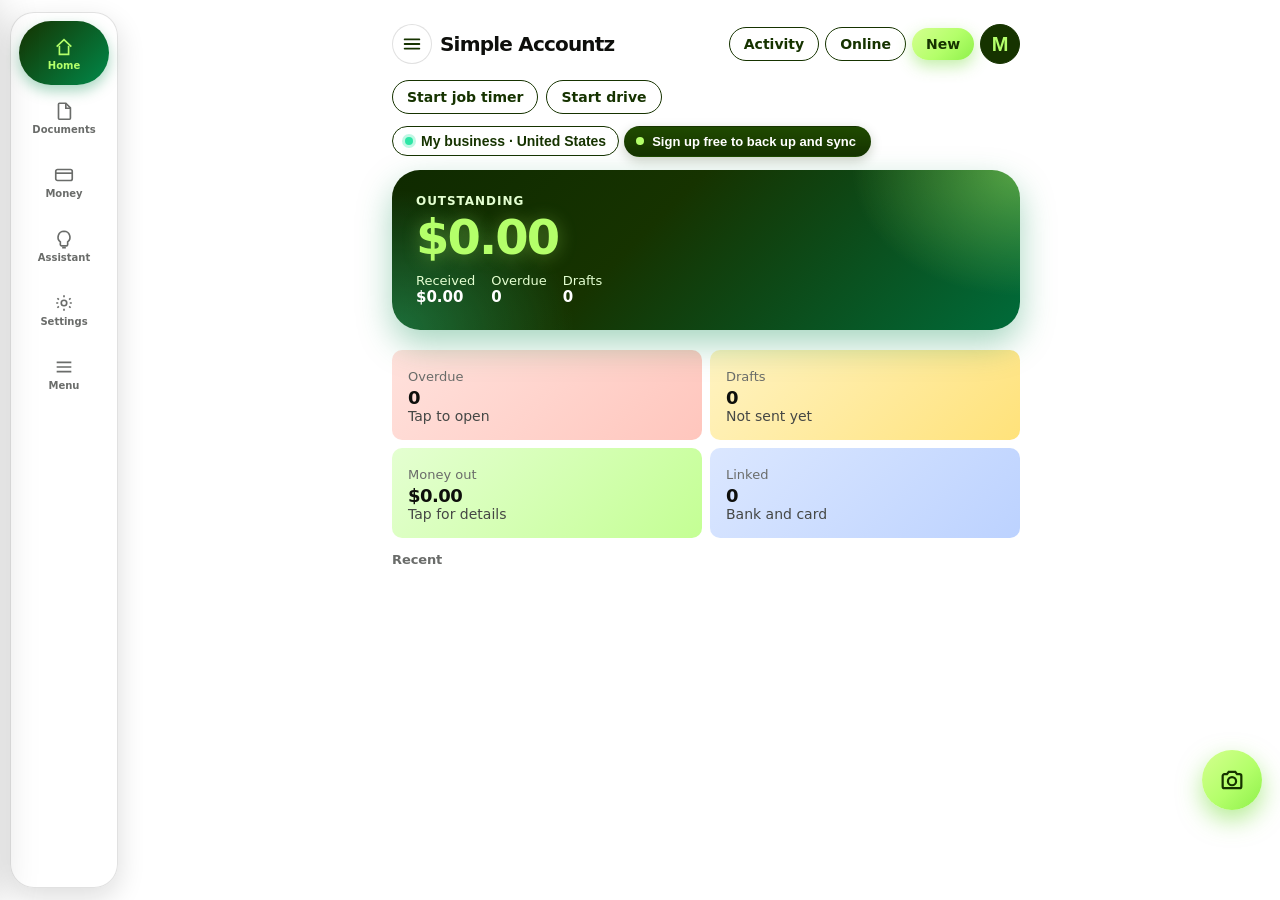
==== commit cc14a070: "Interactive drive map with Apple Maps, Google Maps and Waze; tappable cards with details; assistant " ====
--- a/app.html
+++ b/app.html
@@ -677,6 +677,58 @@
   .shutter { width: 74px; height: 74px; border-radius: 50%; border: 5px solid #fff; background: rgba(255,255,255,.25); cursor: pointer; }
   .shutter:active { transform: scale(.94); }
   .shutter.armed { border-color: var(--lime); background: rgba(180,255,106,.35); }
+  .dt-row { display: grid; grid-template-columns: 1fr 1.4fr; gap: 10px; }
+  .rv-item { border: 1px solid var(--line, #ddd); border-radius: 14px; padding: 12px; margin: 10px 0; }
+  .rv-item b { display: block; }
+  .rv-item span { display: block; font-size: 13px; opacity: .8; margin-top: 2px; }
+  .rv-item .quick-row { margin-top: 8px; }
+  .smap { position: relative; height: 240px; margin-top: 12px; border-radius: 16px; overflow: hidden; background: #e8eaed; touch-action: none; user-select: none; -webkit-user-select: none; box-shadow: inset 0 0 0 1px rgba(0,0,0,.06); }
+  .smap.big { height: min(58vh, 520px); }
+  .smap .tiles, .smap svg { position: absolute; left: 0; top: 0; width: 100%; height: 100%; }
+  .smap .tiles img { position: absolute; width: 256px; height: 256px; max-width: none; pointer-events: none; }
+  .smap svg { pointer-events: none; overflow: visible; }
+  .smap .route-under { fill: none; stroke: #1559c1; stroke-width: 8; stroke-linecap: round; stroke-linejoin: round; }
+  .smap .route { fill: none; stroke: #4285f4; stroke-width: 5; stroke-linecap: round; stroke-linejoin: round; }
+  .smap .pin-start { fill: #34a853; stroke: #fff; stroke-width: 3; }
+  .smap .pin-end { fill: #ea4335; stroke: #fff; stroke-width: 3; }
+  .smap .here-halo { fill: rgba(66,133,244,.22); animation: here-pulse 2s ease-out infinite; transform-box: fill-box; transform-origin: center; }
+  .smap .here { fill: #4285f4; stroke: #fff; stroke-width: 3; }
+  @keyframes here-pulse { 0% { transform: scale(.6); opacity: 1; } 100% { transform: scale(1.6); opacity: 0; } }
+  .smap .ctl { position: absolute; right: 10px; bottom: 26px; display: flex; flex-direction: column; gap: 8px; }
+  .smap .ctl button { width: 40px; height: 40px; border-radius: 50%; border: 0; background: #fff; color: #3c4043; font-size: 22px; line-height: 1; box-shadow: 0 1px 4px rgba(0,0,0,.3); cursor: pointer; display: grid; place-items: center; }
+  .smap .ctl button svg { width: 20px; height: 20px; stroke: #4285f4; fill: none; stroke-width: 2.2; position: static; }
+  .smap .credit { position: absolute; right: 0; bottom: 0; font: 10px/1.4 sans-serif; padding: 1px 6px; background: rgba(255,255,255,.8); color: #333; }
+  .smap .credit a { color: inherit; }
+  .nav-apps { display: grid; grid-template-columns: repeat(3, 1fr); gap: 8px; margin: 12px 0; }
+  .nav-app { display: block; padding: 10px 8px; border-radius: 14px; border: 1px solid rgba(127,127,127,.3); background: var(--paper, #fff); color: inherit; font: inherit; text-align: center; text-decoration: none; cursor: pointer; }
+  .nav-app b { display: block; font-size: 14px; }
+  .nav-app span { display: block; font-size: 12px; opacity: .7; }
+  .tap-card { display: block; width: 100%; text-align: left; font: inherit; color: inherit; cursor: pointer; position: relative; }
+  .tap-card .tap-more { position: absolute; right: 14px; top: 14px; font-size: 12px; font-weight: 700; opacity: .65; }
+  .tap-card:active { transform: scale(.985); }
+  .chart { display: flex; align-items: flex-end; gap: 8px; height: 150px; margin: 14px 0 4px; padding-top: 8px; }
+  .chart .col { flex: 1; display: flex; flex-direction: column; align-items: center; gap: 4px; height: 100%; border: 0; background: none; padding: 0; cursor: pointer; font: inherit; color: inherit; }
+  .chart .pair { flex: 1; width: 100%; display: flex; align-items: flex-end; gap: 3px; border-radius: 8px; padding: 0 2px; }
+  .chart .col.on .pair { background: rgba(127,127,127,.12); }
+  .chart .b-in, .chart .b-out { flex: 1; border-radius: 6px 6px 0 0; min-height: 2px; transition: height .35s cubic-bezier(.2,.8,.2,1); }
+  .chart .b-in { background: linear-gradient(180deg, var(--mint, #7fd6a8), var(--spruce, #1f6b4f)); }
+  .chart .b-out { background: linear-gradient(180deg, #ffb3a1, #d4573b); }
+  .chart .lab { font-size: 11px; opacity: .75; }
+  .chart-read { font-size: 13px; text-align: center; margin: 4px 0 12px; opacity: .85; }
+  .in-change { margin: 4px 0 0; font-weight: 700; }
+  .in-change.up { color: #2fa36b; } .in-change.down { color: #d4573b; }
+  .in-row { display: grid; grid-template-columns: 1fr auto; gap: 4px 10px; width: 100%; text-align: left; padding: 10px 0; border: 0; border-bottom: 1px solid rgba(127,127,127,.2); background: none; font: inherit; color: inherit; cursor: pointer; }
+  .in-row .bar { grid-column: 1 / -1; height: 6px; border-radius: 3px; background: rgba(127,127,127,.18); overflow: hidden; }
+  .in-row .bar i { display: block; height: 100%; background: var(--spruce, #1f6b4f); border-radius: 3px; }
+  .in-row small { grid-column: 1 / -1; opacity: .7; }
+  .in-list { margin: 4px 0 10px; }
+  .ask-box { display: flex; gap: 8px; margin: 10px 0; }
+  .ask-box input { flex: 1; min-width: 0; padding: 12px 14px; border-radius: 999px; border: 1px solid rgba(127,127,127,.35); font: inherit; background: var(--paper, #fff); color: inherit; }
+  .check-row { display: flex; gap: 10px; align-items: flex-start; padding: 10px 0; border-bottom: 1px solid rgba(127,127,127,.2); }
+  .check-row i { flex: none; width: 10px; height: 10px; border-radius: 50%; margin-top: 6px; background: #2fa36b; }
+  .check-row.check i { background: #e0a100; }
+  .check-row b { display: block; }
+  .check-row span { font-size: 13px; opacity: .8; }
   .cam-type { display: block; margin: 0 auto 10px; padding: 8px 16px; border: 0; border-radius: 999px; background: rgba(0,0,0,.45); color: #fff; font: inherit; font-size: 14px; }
   .cam-auto { display: flex; align-items: center; justify-content: center; gap: 8px; margin-top: 12px; color: #fff; font-size: 13px; font-weight: 600; }
   .cam-auto input { accent-color: var(--lime); width: 18px; height: 18px; }
@@ -971,7 +1023,7 @@
         <div class="dash">
           <button class="card" onclick="showFiltered('overdue')"><span class="note">Overdue</span><strong id="card-overdue">1</strong><p>Tap to open</p></button>
           <button class="card" onclick="showFiltered('draft')"><span class="note">Drafts</span><strong id="card-drafts">1</strong><p>Not sent yet</p></button>
-          <button class="card" onclick="show('money')"><span class="note">Money out</span><strong id="card-out">$420.00</strong><p>Matches expenses</p></button>
+          <button class="card" onclick="openInsight('out')"><span class="note">Money out</span><strong id="card-out">$420.00</strong><p>Tap for details</p></button>
           <button class="card" onclick="show('banks')"><span class="note">Linked</span><strong id="card-linked">2</strong><p>Bank and card</p></button>
         </div>
         <div class="section-label">Recent</div>
@@ -1163,12 +1215,44 @@
               <button class="btn-primary" onclick="syncNow(true)"><span class="spinner"></span><span class="btn-label">Sync now</span></button>
               <button class="btn-secondary" onclick="signOut()">Sign out</button>
             </div>
+            <div class="acct-section">You</div>
+            <div class="acct-item"><div><b>Your details <span class="badge off" id="details-badge">Needed</span></b><span id="details-sub">Your legal name, home address, and phone. Needed before banking.</span></div><button class="btn-small" onclick="openDetails()">Edit</button></div>
+            <div class="acct-item"><div><b>Identity <span class="badge off" id="idv-badge">Not checked</span></b><span id="idv-sub">Joining is free. To link a bank or card, check your ID once: a photo of your driver&rsquo;s license and a selfie, handled by Plaid. Simple Accountz never stores your license.</span></div><button class="btn-small" id="idv-btn" onclick="startIdentity()">Verify</button></div>
+            <div class="acct-item" id="reviews-row" hidden><div><b>Identity reviews</b><span id="reviews-sub">Approve or deny people the automatic check could not settle.</span></div><button class="btn-small" onclick="openReviews()">Open</button></div>
             <div class="acct-section">Security</div>
             <div class="acct-item"><div><b>2-step sign-in <span class="badge off" id="totp-badge">Off</span></b><span id="totp-sub">Use an authenticator app for codes, and to reset a forgotten password.</span></div><button class="btn-small" id="totp-btn" onclick="toggleTotp()">Turn on</button></div>
             <div class="acct-item"><div><b>Sign in on another device</b><span>Show a QR code and scan it with the other phone or computer's camera. It works once, for 2 minutes.</span></div><button class="btn-small" onclick="showLoginQr()">Show QR</button></div>
             <div class="acct-item"><div><b>Password</b><span>Changing it signs you out on other devices.</span></div><button class="btn-small" onclick="askConfirm('change')">Change</button></div>
             <div class="acct-item"><div><b>Delete account</b><span>Removes your account and its cloud copy for good.</span></div><button class="btn-small danger" onclick="askConfirm('delete')">Delete</button></div>
             <p class="auth-msg" id="acct-msg" role="alert"></p>
+          </div>
+
+          <div class="auth-card acct-view" data-view="details">
+            <h2 class="auth-title">Your details</h2>
+            <p class="auth-sub">Use your legal name and the home address on your driver&rsquo;s license. The ID check compares them.</p>
+            <label class="auth-label" for="dt-name">Legal name</label>
+            <input class="auth-input" id="dt-name" autocomplete="name" maxlength="100" placeholder="First and last name">
+            <label class="auth-label" for="dt-street">Street address</label>
+            <input class="auth-input" id="dt-street" autocomplete="address-line1" maxlength="120" placeholder="1800 Market St">
+            <label class="auth-label" for="dt-city">City</label>
+            <input class="auth-input" id="dt-city" autocomplete="address-level2" maxlength="60">
+            <div class="dt-row">
+              <div><label class="auth-label" for="dt-state">State</label><input class="auth-input" id="dt-state" autocomplete="address-level1" maxlength="2" placeholder="PA"></div>
+              <div><label class="auth-label" for="dt-zip">ZIP</label><input class="auth-input" id="dt-zip" autocomplete="postal-code" inputmode="numeric" maxlength="10"></div>
+            </div>
+            <label class="auth-label" for="dt-phone">Phone</label>
+            <input class="auth-input" id="dt-phone" autocomplete="tel" inputmode="tel" maxlength="20">
+            <button class="btn-primary" id="dt-go" onclick="saveDetails()"><span class="spinner"></span><span class="btn-label">Save details</span></button>
+            <button class="btn-secondary" onclick="setAcctView('home')">Back</button>
+            <p class="auth-msg" id="dt-msg" role="alert"></p>
+          </div>
+
+          <div class="auth-card acct-view" data-view="reviews">
+            <h2 class="auth-title">Identity reviews</h2>
+            <p class="auth-sub" id="rv-report">Loading&hellip;</p>
+            <div id="rv-list"></div>
+            <button class="btn-secondary" onclick="setAcctView('home')">Back</button>
+            <p class="auth-msg" id="rv-msg" role="alert"></p>
           </div>
 
           <div class="auth-card acct-view" data-view="totp-setup">
@@ -1373,10 +1457,10 @@
           <span class="amt">2</span>
           <span class="sub" id="linked-summary">Harbor Checking · City Card •••• 1884</span>
         </button>
-        <div class="card"><h3 id="money-in">$1,640.00 in</h3><p id="money-in-note">Card and check payments this month</p></div>
-        <div class="card"><h3 id="money-out">$420.00 out</h3><p>Expenses in USD only</p></div>
-        <div class="card"><h3 id="money-profit">$1,220.00 rough profit</h3><p>Calculated from dated payments and expenses. Not a full ledger.</p></div>
-        <div class="card" id="forecast-card"><h3 id="forecast-net">Next 30 days</h3><p id="forecast-note">Open invoices coming in, minus what you usually spend.</p></div>
+        <button class="card tap-card" onclick="openInsight('in')"><h3 id="money-in">$1,640.00 in</h3><p id="money-in-note">Card and check payments this month</p><span class="tap-more">Details &rsaquo;</span></button>
+        <button class="card tap-card" onclick="openInsight('out')"><h3 id="money-out">$420.00 out</h3><p>Expenses in USD only</p><span class="tap-more">Details &rsaquo;</span></button>
+        <button class="card tap-card" onclick="openInsight('profit')"><h3 id="money-profit">$1,220.00 rough profit</h3><p>Calculated from dated payments and expenses. Not a full ledger.</p><span class="tap-more">Details &rsaquo;</span></button>
+        <button class="card tap-card" id="forecast-card" onclick="openInsight('forecast')"><h3 id="forecast-net">Next 30 days</h3><p id="forecast-note">Open invoices coming in, minus what you usually spend.</p><span class="tap-more">Details &rsaquo;</span></button>
         <div class="quick-row">
           <button class="pill-outline small" onclick="beginMileage()">Drives</button>
           <button class="pill-outline small" onclick="openTimer()">Job timer</button>
@@ -1499,18 +1583,11 @@
           <button class="on" data-period="month">This month</button>
           <button data-period="year">Year</button>
         </div>
-        <div class="bars" aria-hidden="true">
-          <div style="height:40%"></div>
-          <div class="alt" style="height:55%"></div>
-          <div style="height:70%"></div>
-          <div class="alt" style="height:48%"></div>
-          <div style="height:90%"></div>
-          <div class="alt" style="height:62%"></div>
-        </div>
-        <div class="axis"><span>Jun</span><span>Nov</span></div>
-        <div class="card"><h3>Top client</h3><p id="report-top">Maria Chen · $2,430 viewed, not yet paid</p></div>
-        <div class="card"><h3 id="report-income">$1,640.00 in</h3><p id="report-expense">Expenses in this period</p></div>
-        <div class="card"><h3>Tax collected</h3><p id="report-tax">$0.00 this month</p></div>
+        <div class="chart" id="report-chart" role="group" aria-label="Money in and out, last 6 months"></div>
+        <p class="chart-read" id="report-chart-read">Tap a month to see its numbers.</p>
+        <button class="card tap-card" onclick="openInsight('clients')"><h3>Top client</h3><p id="report-top">Maria Chen · $2,430 viewed, not yet paid</p><span class="tap-more">Details &rsaquo;</span></button>
+        <button class="card tap-card" onclick="openInsight('profit')"><h3 id="report-income">$1,640.00 in</h3><p id="report-expense">Expenses in this period</p><span class="tap-more">Details &rsaquo;</span></button>
+        <button class="card tap-card" onclick="openInsight('tax')"><h3>Tax collected</h3><p id="report-tax">$0.00 this month</p><span class="tap-more">Details &rsaquo;</span></button>
         <p class="note" id="report-export-note"></p>
         <div class="section-label">Use with other accounting software</div>
         <p class="note">Import these into QuickBooks, Xero, Sage, Wave, FreshBooks, Zoho Books, or MYOB. They cover the period picked above.</p>
@@ -1577,6 +1654,7 @@
         <button class="set-row live-only" onclick="eraseBooks()"><span class="name">Erase data on this device</span><span class="sub">Removes every invoice, expense, and file saved here</span></button>
         <button class="set-row"><span class="name">Your language</span><span class="sub">English · does not change the customer invoice</span></button>
         <button class="preview-only set-row"><span class="name">Support</span><span class="sub">Chat and email</span></button>
+        <p class="note company-note" id="company-note">Simple Accountz is made by SJM Enterprises · 1800 Market St, Philadelphia, PA 19103 · <a href="tel:+12156642407">(215) 664-2407</a> · <a href="support.html" target="_blank" rel="noopener">Support</a></p>
       </section>
 
       <section class="screen no-tabs" id="payments">
@@ -1635,7 +1713,13 @@
       <section class="screen no-tabs" id="mileage">
         <button class="back" onclick="show('money')">Back</button>
         <h2 class="title">Drives</h2>
-        <div class="card" id="drive-card"><h3 class="timer-clock" id="drive-distance">0.0 mi</h3><p id="drive-state">Tap Start when you set off. Keep Simple Accountz open while you drive; it tracks the route and distance by GPS and files the trip when you tap End.</p><svg class="route-svg" id="drive-route" viewBox="0 0 320 140" role="img" aria-label="Map of this drive" hidden></svg></div>
+        <div class="card" id="drive-card"><h3 class="timer-clock" id="drive-distance">0.0 mi</h3><p id="drive-state">Tap Start when you set off. Keep Simple Accountz open while you drive; it tracks the route and distance by GPS and files the trip when you tap End.</p><div class="smap" id="drive-map" hidden></div></div>
+        <div class="field"><label for="drive-dest">Where to? (optional)</label><input id="drive-dest" maxlength="200" placeholder="Address or place" autocomplete="street-address"></div>
+        <div class="nav-apps" aria-label="Get directions in">
+          <button class="nav-app" onclick="openNav('apple')"><b>Apple Maps</b><span>Directions</span></button>
+          <button class="nav-app" onclick="openNav('google')"><b>Google Maps</b><span>Directions</span></button>
+          <button class="nav-app" onclick="openNav('waze')"><b>Waze</b><span>Directions</span></button>
+        </div>
         <div class="stack-btns">
           <button class="pill" id="drive-toggle" onclick="toggleDrive()">Start drive</button>
           <button class="pill-outline" id="drive-pause" onclick="toggleDrivePause()" hidden>Pause for a break</button>
@@ -1803,6 +1887,32 @@
         <button class="textlink" onclick="show('locked')">Preview a lockout</button>
       </section>
 
+      <section class="screen no-tabs" id="drive-view">
+        <button class="back" onclick="show('mileage')">Back</button>
+        <h2 class="title" id="dv2-title">Drive</h2>
+        <div class="smap big" id="dv2-map"></div>
+        <div class="card"><h3 id="dv2-miles"></h3><p id="dv2-sub"></p></div>
+        <div class="nav-apps" aria-label="Open this drive in">
+          <a class="nav-app" id="dv2-apple" target="_blank" rel="noopener"><b>Apple Maps</b><span>Open route</span></a>
+          <a class="nav-app" id="dv2-google" target="_blank" rel="noopener"><b>Google Maps</b><span>Open route</span></a>
+          <a class="nav-app" id="dv2-waze" target="_blank" rel="noopener"><b>Waze</b><span>Go to the end</span></a>
+        </div>
+      </section>
+
+      <section class="screen no-tabs" id="insight">
+        <button class="back" onclick="backFromInsight()">Back</button>
+        <h2 class="title" id="in-title">Details</h2>
+        <div class="seg lime" id="in-period">
+          <button data-period="last_month">Last month</button>
+          <button class="on" data-period="month">This month</button>
+          <button data-period="year">Year</button>
+        </div>
+        <div class="hero in-hero"><div class="kicker" id="in-kicker"></div><p class="amount" id="in-amount"></p><p class="in-change" id="in-change"></p></div>
+        <div class="chart" id="in-chart" role="group" aria-label="Last 6 months"></div>
+        <p class="chart-read" id="in-chart-read">Tap a month to see its numbers.</p>
+        <div id="in-body"></div>
+      </section>
+
       <section class="screen no-tabs" id="recovery-qr">
         <button class="back" onclick="show('security')">Back</button>
         <h2 class="title">Recovery QR</h2>
@@ -1846,6 +1956,19 @@
         <button class="suggest biz-only preview-only" onclick="ask('deposit')">Request a 25% deposit</button>
         <button class="suggest biz-only" onclick="ask('weekly')">Who owes you this week</button>
         <div id="ai-action"></div>
+        <div class="section-label">Ask about your books</div>
+        <form class="ask-box" onsubmit="event.preventDefault(); askBooks(document.getElementById('ask-input').value)">
+          <input id="ask-input" maxlength="200" placeholder="How is my business doing this month?" aria-label="Ask about your books">
+          <button class="pill small" type="submit">Ask</button>
+        </form>
+        <button class="suggest" onclick="askBooks('How is my business doing this month?')">How&rsquo;s business?</button>
+        <button class="suggest" onclick="askBooks('Check my books for mistakes')">Check my books</button>
+        <button class="suggest" onclick="askBooks('What did I spend on this month?')">Spending by category</button>
+        <button class="suggest" onclick="askBooks('Who are my top clients this year?')">Top clients</button>
+        <button class="suggest" onclick="askBooks('Check my account balances')">Account balances</button>
+        <button class="suggest" onclick="askBooks('Mileage this year')">Miles this year</button>
+        <div class="section-label">What I checked for you</div>
+        <div id="ai-checks"></div>
       </section>
 
       <nav class="tabs" id="tabs">
@@ -2341,6 +2464,9 @@
     // yourself, it would also wipe your change, so it goes away.
     if (autoUndo && (docs !== autoUndo.afterDocs || transactions !== autoUndo.afterTx)) autoUndo = null;
     if (!autoMode) { autoWaiting = []; return; }
+    // Every expense gets a category, so reports and taxes are right. One the owner set is never changed.
+    const sorted = SA.categorizeExpenses(transactions);
+    if (sorted.changed) transactions = sorted.transactions;
     const result = SA.autopilot(docs, transactions, SA.LEDGER_TODAY, {
       kind: accountKind,
       weeklySent: !!(weeklyNote && weeklyNote.sent),
@@ -3296,6 +3422,216 @@
     renderTaxes();
   }
 
+  // ---- Card details ----
+  let insightKind = "profit";
+  let insightPeriod = "month";
+  let insightFrom = "money";
+  const INSIGHT_TITLES = { in: "Money in", out: "Money out", profit: "Rough profit", forecast: "Next 30 days", tax: "Tax collected", clients: "Clients" };
+
+  function openInsight(kind) {
+    insightKind = INSIGHT_TITLES[kind] ? kind : "profit";
+    const current = document.querySelector(".screen.on");
+    insightFrom = current && current.id !== "insight" ? current.id : insightFrom;
+    insightPeriod = insightFrom === "reports" ? reportPeriod : moneyPeriod;
+    show("insight");
+    renderInsight();
+  }
+
+  function backFromInsight() { show(insightFrom || "money"); }
+
+  // A six-month chart: tap a month to read it.
+  function drawChart(host, months, readId, pick) {
+    if (!host) return;
+    host.innerHTML = "";
+    const top = Math.max(1, Math.max.apply(null, months.map((m) => Math.max(m.inMinor, m.outMinor))));
+    months.forEach((m, index) => {
+      const col = document.createElement("button");
+      col.type = "button";
+      col.className = "col";
+      col.setAttribute("aria-label", m.label + ": " + SA.formatMoney(m.inMinor, businessCurrency) + " in, " + SA.formatMoney(m.outMinor, businessCurrency) + " out");
+      col.innerHTML = '<span class="pair"><i class="b-in"></i><i class="b-out"></i></span><span class="lab"></span>';
+      col.querySelector(".b-in").style.height = Math.max(1, Math.round(m.inMinor / top * 100)) + "%";
+      col.querySelector(".b-out").style.height = Math.max(1, Math.round(m.outMinor / top * 100)) + "%";
+      col.querySelector(".lab").textContent = m.label;
+      col.onclick = () => {
+        host.querySelectorAll(".col").forEach((node) => node.classList.remove("on"));
+        col.classList.add("on");
+        const read = document.getElementById(readId);
+        if (read) read.textContent = m.label + ": " + SA.formatMoney(m.inMinor, businessCurrency) + " in · " + SA.formatMoney(m.outMinor, businessCurrency) + " out · " + SA.formatMoney(m.profitMinor, businessCurrency) + " profit";
+      };
+      host.appendChild(col);
+      if (index === pick) col.onclick();
+    });
+  }
+
+  function insightRows(host, rows, total, onTap) {
+    rows.forEach((row) => {
+      const button = document.createElement("button");
+      button.className = "in-row";
+      button.innerHTML = '<span class="n"></span><b class="v"></b><span class="bar"><i></i></span><small></small>';
+      button.querySelector(".n").textContent = row.name;
+      button.querySelector(".v").textContent = SA.formatMoney(row.minor, businessCurrency);
+      button.querySelector(".bar i").style.width = Math.max(2, total ? Math.round(row.minor / total * 100) : 0) + "%";
+      button.querySelector("small").textContent = row.share + "% · " + row.count + (row.count === 1 ? " item" : " items");
+      if (onTap) button.onclick = () => onTap(row);
+      host.appendChild(button);
+    });
+  }
+
+  function txRows(host, list) {
+    list.forEach((tx) => {
+      const button = document.createElement("button");
+      button.className = "exp";
+      button.innerHTML = '<span class="name"></span><span class="amt"></span><span class="sub"></span>';
+      button.querySelector(".name").textContent = tx.name;
+      button.querySelector(".amt").textContent = SA.formatMoney(tx.amountMinor, tx.currency);
+      button.querySelector(".sub").textContent = shortDate(tx.date) + (tx.category ? " · " + tx.category : "");
+      if (tx.kind === "out") button.onclick = () => openSavedExpense(tx);
+      host.appendChild(button);
+    });
+  }
+
+  function renderInsight() {
+    document.querySelectorAll("#in-period button").forEach((button) => {
+      button.classList.toggle("on", button.dataset.period === insightPeriod);
+      button.onclick = () => { insightPeriod = button.dataset.period; renderInsight(); };
+    });
+    const b = SA.periodBreakdown(transactions, insightPeriod, SA.LEDGER_TODAY, businessCurrency);
+    if (!b) return;
+    const kind = insightKind;
+    const money = (minor) => SA.formatMoney(minor, businessCurrency);
+    document.getElementById("in-title").textContent = INSIGHT_TITLES[kind];
+    document.getElementById("in-period").hidden = kind === "forecast";
+    const body = document.getElementById("in-body");
+    body.innerHTML = "";
+    const label = (text) => { const node = document.createElement("div"); node.className = "section-label"; node.textContent = text; body.appendChild(node); };
+    const note = (text) => { const node = document.createElement("p"); node.className = "note"; node.textContent = text; body.appendChild(node); };
+    const change = document.getElementById("in-change");
+    const pct = b.change ? b.change[kind === "in" ? "in" : kind === "out" ? "out" : "profit"] : null;
+    const goodUp = kind !== "out";
+    change.className = "in-change" + (pct ? ((pct > 0) === goodUp ? " up" : " down") : "");
+    change.textContent = b.prev ? (pct == null ? "New this period" : pct === 0 ? "Same as the period before" : (pct > 0 ? "▲ " : "▼ ") + Math.abs(pct) + "% vs " + shortDate(b.prevStart) + "–" + shortDate(b.prevEnd)) : "";
+    document.getElementById("in-kicker").textContent = shortDate(b.start) + " – " + shortDate(b.end);
+    drawChart(document.getElementById("in-chart"), b.months, "in-chart-read", b.months.length - 1);
+    const expenses = transactions.filter((tx) => tx.kind === "out" && tx.currency === businessCurrency && tx.date >= b.start && tx.date <= b.end);
+    if (kind === "profit") {
+      document.getElementById("in-amount").textContent = money(b.profitMinor);
+      label("How it adds up");
+      insightRows(body, [
+        { name: "Money in", minor: b.inMinor, share: 100, count: b.counts.in },
+        { name: "Money out", minor: b.outMinor, share: b.inMinor ? Math.round(b.outMinor / b.inMinor * 1000) / 10 : 0, count: b.counts.out }
+      ], Math.max(b.inMinor, b.outMinor), (row) => openInsight(row.name === "Money in" ? "in" : "out"));
+      if (b.marginPct != null) note("Profit margin " + b.marginPct + "%: you keep " + b.marginPct + " cents of each dollar that comes in.");
+      if (b.taxMinor) note(money(b.taxMinor) + " of the money in is tax you collected. Set it aside; it is not profit.");
+      if (b.mileage.drives) note(b.mileage.drives + " drive" + (b.mileage.drives === 1 ? "" : "s") + " count for " + money(b.mileage.minor) + " of the costs.");
+      label("Biggest costs");
+      insightRows(body, b.byCategory.slice(0, 6), b.outMinor, (row) => { insightKind = "out"; renderInsight(); });
+      note("Rough profit is money in minus money out for dated payments and expenses. It is not a full ledger or a tax figure.");
+    } else if (kind === "in" || kind === "clients") {
+      document.getElementById("in-amount").textContent = money(b.inMinor);
+      label(kind === "clients" ? "Who paid you" : "Where it came from");
+      insightRows(body, b.byPayer.slice(0, 10), b.inMinor, null);
+      if (!b.byPayer.length) note("No payments in this period yet.");
+      label("Largest payments");
+      txRows(body, b.biggestIn);
+      const open = docs.filter((doc) => SA.isOpenInvoice(doc));
+      if (open.length) note(open.length + " invoice" + (open.length === 1 ? " is" : "s are") + " still open for " + SA.formatOutstanding(open) + ".");
+    } else if (kind === "out") {
+      document.getElementById("in-amount").textContent = money(b.outMinor);
+      label("By category · tap one to see its expenses");
+      const list = document.createElement("div");
+      list.className = "in-list";
+      insightRows(body, b.byCategory, b.outMinor, (row) => {
+        list.innerHTML = "";
+        txRows(list, expenses.filter((tx) => (tx.category || (tx.mileage ? "Mileage" : SA.guessCategory(tx.name)) || "Uncategorized") === row.name));
+        list.scrollIntoView({ behavior: "smooth", block: "nearest" });
+      });
+      body.appendChild(list);
+      if (!b.byCategory.length) note("No expenses in this period.");
+      label("Largest expenses");
+      txRows(body, b.biggestOut);
+    } else if (kind === "tax") {
+      document.getElementById("in-amount").textContent = money(b.taxMinor);
+      note("Tax collected on payments received in this period. Keep it apart from profit: it is owed to the tax office.");
+      label("Payments with tax");
+      txRows(body, transactions.filter((tx) => tx.kind === "in" && tx.taxMinor && tx.currency === businessCurrency && tx.date >= b.start && tx.date <= b.end));
+    } else if (kind === "forecast") {
+      const net = document.getElementById("forecast-net").textContent;
+      document.getElementById("in-amount").textContent = net;
+      document.getElementById("in-kicker").textContent = "Next 30 days";
+      change.textContent = "";
+      note(document.getElementById("forecast-note").textContent);
+      label("Invoices coming in");
+      const open = docs.filter((doc) => SA.isOpenInvoice(doc)).sort((x, y) => (x.due < y.due ? -1 : 1));
+      open.forEach((doc) => {
+        const button = document.createElement("button");
+        button.className = "exp";
+        button.innerHTML = '<span class="name"></span><span class="amt"></span><span class="sub"></span>';
+        button.querySelector(".name").textContent = doc.name + (doc.number ? " · " + doc.number : "");
+        button.querySelector(".amt").textContent = SA.formatMoney(SA.balanceOf(doc), doc.currency);
+        button.querySelector(".sub").textContent = doc.due ? "Due " + shortDate(doc.due) : "No due date";
+        body.appendChild(button);
+      });
+      if (!open.length) note("No open invoices.");
+    }
+  }
+
+  // ---- Ask about your books, and the assistant's own checks ----
+  function bookState() {
+    return { transactions, docs, today: SA.LEDGER_TODAY, currency: businessCurrency, bankItems: (bankState && bankState.items) || [] };
+  }
+
+  function askBooks(question) {
+    const q = String(question || "").trim();
+    if (!q) return;
+    const answer = SA.answerReport(q, bookState());
+    assistantStarted = true;
+    show("assistant");
+    const thread = document.getElementById("thread");
+    thread.innerHTML = "";
+    const user = document.createElement("div");
+    user.className = "bubble user";
+    user.textContent = q;
+    const ai = document.createElement("div");
+    ai.className = "bubble ai";
+    ai.textContent = answer.title + "\n" + answer.lines.join("\n");
+    thread.appendChild(user);
+    thread.appendChild(ai);
+    const slot = document.getElementById("ai-action");
+    slot.innerHTML = "";
+    const more = { profit: "profit", income: "in", expenses: "out", categories: "out", clients: "clients", tax: "tax" }[answer.intent];
+    if (more) {
+      const open = document.createElement("button");
+      open.className = "pill small";
+      open.textContent = "See the details";
+      open.onclick = () => { insightFrom = "assistant"; insightKind = more; insightPeriod = answer.period === "week" ? "month" : answer.period; show("insight"); renderInsight(); };
+      slot.appendChild(open);
+    }
+    const input = document.getElementById("ask-input");
+    if (input) input.value = "";
+  }
+
+  function renderChecks() {
+    const host = document.getElementById("ai-checks");
+    if (!host) return;
+    host.innerHTML = "";
+    SA.auditBooks(bookState()).forEach((row) => {
+      const item = document.createElement("div");
+      item.className = "check-row " + row.level;
+      item.innerHTML = "<i></i><div><b></b><span></span></div>";
+      item.querySelector("b").textContent = row.title;
+      item.querySelector("span").textContent = row.detail;
+      if (row.fix === "categorize") {
+        const fix = document.createElement("button");
+        fix.className = "pill-outline small";
+        fix.textContent = "Sort them";
+        fix.onclick = () => { transactions = SA.categorizeExpenses(transactions).transactions; renderAll(); showPull("Expenses sorted into categories."); };
+        item.querySelector("div").appendChild(fix);
+      }
+      host.appendChild(item);
+    });
+  }
+
   function renderReports() {
     document.querySelectorAll("#report-period button").forEach((button) => {
       button.classList.toggle("on", button.dataset.period === reportPeriod);
@@ -3305,6 +3641,8 @@
     document.getElementById("report-income").textContent = SA.formatMoney(packet.incomeMinor, businessCurrency) + " in";
     document.getElementById("report-expense").textContent = SA.formatMoney(packet.expenseMinor, businessCurrency) + " in expenses · " + packet.start + " to " + packet.end;
     document.getElementById("report-tax").textContent = SA.formatMoney(packet.taxCollectedMinor, businessCurrency) + " · " + packet.taxName;
+    const chartData = SA.periodBreakdown(transactions, reportPeriod, SA.LEDGER_TODAY, businessCurrency);
+    if (chartData) drawChart(document.getElementById("report-chart"), chartData.months, "report-chart-read", chartData.months.length - 1);
     const open = docs.filter(doc => SA.isOpenInvoice(doc)).sort((a, b) => SA.balanceOf(b) - SA.balanceOf(a));
     document.getElementById("report-top").textContent = open.length
       ? open[0].name + " · " + SA.formatMoney(SA.balanceOf(open[0]), open[0].currency) + " still open"
@@ -4784,6 +5122,7 @@
       syncNow(false);
       if (bankPending()) finishBank(false);
       else syncBanks(false);
+      checkIdentity();
     });
     if (sync.signedIn) setTimeout(() => { refreshProfile(); syncNow(false); loadBanks().then(() => syncBanks(false)); }, 0);
   }
@@ -5086,9 +5425,16 @@
       show("account");
       return;
     }
+    if (!idState.verified) {
+      setBankState("Verify your identity first. Joining is free; banking needs a one-time ID check.");
+      show("account");
+      renderAccount();
+      return;
+    }
     setBankState("Opening your bank…");
     const made = await call("POST", "/api/bank/link", { returnTo: location.href.split("#")[0] });
     if (made.status === 401) { signedOutByServer(); renderAccount(); return; }
+    if (made.status === 403) { setBankState("Verify your identity first. Banking needs a one-time ID check."); show("account"); renderAccount(); return; }
     if (made.status === 200 && made.body && made.body.configured === false) {
       setBankState("Bank linking is not switched on yet for this app.");
       return;
@@ -5261,8 +5607,14 @@
     } catch (error) {}
   }
 
+  // Identity and role come from the server on every sign-in; they are never trusted from this device.
+  let idState = { verified: false, enabled: false, status: "none", note: "", hasDetails: false, role: "" };
   function applyProfile(profile) {
     if (!profile) return;
+    idState = {
+      verified: !!profile.identityVerified, enabled: !!profile.identityEnabled, status: String(profile.identityStatus || "none"),
+      note: String(profile.identityNote || ""), hasDetails: !!profile.hasDetails, role: profile.role === "owner" || profile.role === "admin" ? profile.role : ""
+    };
     sync.email = profile.email || sync.email;
     sync.emailVerified = !!profile.emailVerified;
     sync.totpEnabled = !!profile.totpEnabled;
@@ -5724,6 +6076,7 @@
     el("acct-verify-text").textContent = sync.mailEnabled
       ? "Confirm your email so you can reset your password by email."
       : "Email confirmation turns on soon. Set up 2-step sign-in so you can always get back in.";
+    renderIdentity();
     el("totp-badge").textContent = sync.totpEnabled ? "On" : "Off";
     el("totp-badge").className = "badge " + (sync.totpEnabled ? "on" : "off");
     el("totp-btn").textContent = sync.totpEnabled ? "Turn off" : "Turn on";
@@ -5737,6 +6090,137 @@
       chip.classList.toggle("cta", !signedIn);
       el("sync-status-text").textContent = DEMO ? "Demo with sample data · nothing is saved" : (signedIn ? status : "Sign up free to back up and sync");
     }
+  }
+
+  const ID_WORDS = {
+    approved: ["Verified", "on", "Your identity is checked. Banking is unlocked."],
+    review: ["In review", "off", "A person is checking your details against your ID."],
+    pending: ["Checking", "off", "Your ID check is still running. Come back in a few minutes."],
+    denied: ["Not approved", "off", "Your ID check did not pass. Fix your details and try again, or contact support."],
+    none: ["Not checked", "off", ""]
+  };
+
+  function renderIdentity() {
+    const words = ID_WORDS[idState.status] || ID_WORDS.none;
+    el("idv-badge").textContent = words[0];
+    el("idv-badge").className = "badge " + words[1];
+    if (words[2]) el("idv-sub").textContent = words[2] + (idState.note && idState.status !== "approved" ? " (" + idState.note + ")" : "");
+    el("idv-btn").hidden = idState.verified || idState.status === "review";
+    el("idv-btn").textContent = idState.status === "denied" ? "Try again" : "Verify";
+    el("details-badge").textContent = idState.hasDetails ? "Saved" : "Needed";
+    el("details-badge").className = "badge " + (idState.hasDetails ? "on" : "off");
+    el("reviews-row").hidden = !idState.role;
+  }
+
+  async function openDetails() {
+    setAcctView("details");
+    el("dt-msg").textContent = "";
+    const got = await call("GET", "/api/details");
+    const d = got.status === 200 && got.body && got.body.details;
+    if (!d) return;
+    el("dt-name").value = d.name || "";
+    el("dt-street").value = d.street || "";
+    el("dt-city").value = d.city || "";
+    el("dt-state").value = d.state || "";
+    el("dt-zip").value = d.zip || "";
+    el("dt-phone").value = d.phone || "";
+  }
+
+  const DETAIL_PROBLEMS = {
+    name: "Enter your first and last name as on your license.",
+    street: "Enter the street address with its number, like 1800 Market St.",
+    city: "Enter the city.",
+    state: "Enter the two-letter state, like PA.",
+    zip: "Enter a 5-digit ZIP code.",
+    phone: "Enter a 10-digit US phone number."
+  };
+
+  async function saveDetails() {
+    const body = { name: el("dt-name").value, street: el("dt-street").value, city: el("dt-city").value, state: el("dt-state").value, zip: el("dt-zip").value, phone: el("dt-phone").value };
+    const check = SA.checkDetails(body);
+    if (!check.ok) { el("dt-msg").textContent = DETAIL_PROBLEMS[check.field]; el("dt-" + check.field).focus(); return; }
+    const saved = await call("PUT", "/api/details", body);
+    if (saved.status === 401) { signedOutByServer(); renderAccount(); return; }
+    if (saved.status === 400 && saved.body && DETAIL_PROBLEMS[saved.body.field]) { el("dt-msg").textContent = DETAIL_PROBLEMS[saved.body.field]; return; }
+    if (saved.status !== 200) { el("dt-msg").textContent = "Could not save just now. Try again in a minute."; return; }
+    applyProfile(saved.body);
+    setAcctView("home");
+    showPull(idState.verified ? "Details saved." : "Details saved. Next, verify your identity to unlock banking.");
+  }
+
+  const ID_PENDING_KEY = "simpleaccountz.idv.pending";
+  async function startIdentity() {
+    if (!sync.signedIn) { show("account"); return; }
+    if (!idState.hasDetails) { openDetails(); el("dt-msg").textContent = "Add your details first. The ID check compares them with your license."; return; }
+    const made = await call("POST", "/api/identity/start", { returnTo: location.href.split("#")[0] });
+    if (made.status === 401) { signedOutByServer(); renderAccount(); return; }
+    if (made.status === 200 && made.body && made.body.configured === false) { el("acct-msg").textContent = "Identity checks are not switched on yet. Banking stays locked until they are."; return; }
+    if (made.status === 200 && made.body && made.body.verified) { await refreshProfile(); renderAccount(); return; }
+    if (made.status !== 200 || !made.body || !made.body.url) { el("acct-msg").textContent = "Could not start the ID check just now. Try again in a minute."; return; }
+    try { localStorage.setItem(ID_PENDING_KEY, "1"); } catch (error) {}
+    const plugins = window.Capacitor && window.Capacitor.Plugins;
+    if (window.SA_NATIVE && plugins && plugins.Browser) plugins.Browser.open({ url: made.body.url }).catch(() => { window.location.href = made.body.url; });
+    else if (!window.open(made.body.url, "_blank", "noopener")) window.location.href = made.body.url;
+  }
+
+  // When they come back from the ID check, ask the server how it went.
+  async function checkIdentity() {
+    let waiting = false;
+    try { waiting = localStorage.getItem(ID_PENDING_KEY) === "1"; } catch (error) {}
+    if (!waiting || !sync.signedIn) return;
+    const got = await call("POST", "/api/identity/check", {});
+    if (got.status !== 200 || !got.body) return;
+    if (got.body.status !== "pending") { try { localStorage.removeItem(ID_PENDING_KEY); } catch (error) {} }
+    await refreshProfile();
+    renderAccount();
+    const words = ID_WORDS[got.body.status] || ID_WORDS.none;
+    if (words[2]) showPull(words[2]);
+  }
+
+  async function openReviews() {
+    setAcctView("reviews");
+    el("rv-msg").textContent = "";
+    const [report, queue] = await Promise.all([call("GET", "/api/admin/report"), call("GET", "/api/admin/identity")]);
+    if (report.status === 200 && report.body) {
+      const r = report.body;
+      el("rv-report").textContent = r.users + " people · " + r.verified + " verified · " + r.waiting + " waiting · " + r.denied + " denied";
+    } else el("rv-report").textContent = "Only Spencer and his admins can see this.";
+    const list = el("rv-list");
+    list.innerHTML = "";
+    const items = queue.status === 200 && queue.body ? queue.body.items || [] : [];
+    if (!items.length) { list.innerHTML = '<p class="note">Nothing waiting.</p>'; return; }
+    items.forEach((item) => {
+      const row = document.createElement("div");
+      row.className = "rv-item";
+      const d = item.details || {};
+      const head = document.createElement("b");
+      head.textContent = (d.name || item.email) + " · " + (ID_WORDS[item.decision] || ID_WORDS.none)[0];
+      const who = document.createElement("span");
+      who.textContent = item.email + (d.street ? " · " + d.street + ", " + d.city + " " + d.state + " " + d.zip : "");
+      const why = document.createElement("span");
+      why.textContent = (item.by === "owner" ? "Decided by Spencer" : item.by === "admin" ? "Decided by " + item.adminBy : "Automatic check") + (item.note ? " · " + item.note : "");
+      const actions = document.createElement("div");
+      actions.className = "quick-row";
+      [["approved", "Approve"], ["denied", "Deny"], ["clear", "Undo decision"]].forEach(([value, label]) => {
+        const button = document.createElement("button");
+        button.className = value === "denied" ? "pill-outline small danger-link" : "pill-outline small";
+        button.textContent = label;
+        button.onclick = () => decideIdentity(item.id, value);
+        actions.appendChild(button);
+      });
+      row.appendChild(head);
+      row.appendChild(who);
+      row.appendChild(why);
+      row.appendChild(actions);
+      list.appendChild(row);
+    });
+  }
+
+  async function decideIdentity(userId, decision) {
+    const done = await call("POST", "/api/admin/identity/decide", { userId, decision });
+    if (done.status === 403 && done.body && done.body.error === "owner_decided") { el("rv-msg").textContent = "Spencer already decided this one. Only he can change it."; return; }
+    if (done.status !== 200) { el("rv-msg").textContent = "That did not go through. Try again."; return; }
+    openReviews();
   }
 
   let liveShell = "";
@@ -6371,7 +6855,7 @@
     const clock = (at) => new Date(at).toLocaleTimeString([], { hour: "numeric", minute: "2-digit" });
     if (drive && drive.paused) setDriveState("Paused at " + clock(drive.pausedAt || Date.now()) + ". Miles and route are not tracked until you resume.");
     else if (drive) setDriveState("Tracking since " + clock(drive.startedAt) + (drive.start ? " from " + SA.placeText(drive.start) : "") + ". Keep Simple Accountz open while you drive.");
-    drawRoute(document.getElementById("drive-route"), drive ? drive.route : null);
+    renderDriveMap(drive);
     renderRunning();
   }
 
@@ -6630,6 +7114,194 @@
   }
 
   // Draws a route with no map service: the path, a green start, and a red end.
+  // ---- Street map: drag, pinch or scroll to zoom, double-tap, follow your position ----
+  // Tiles from OpenStreetMap. The route, start (green), end (red), and you (blue) on top.
+  function makeMap(host) {
+    if (!host) return null;
+    if (host._map) return host._map;
+    const ns = "http://www.w3.org/2000/svg";
+    host.innerHTML = '<div class="tiles"></div><svg></svg><div class="ctl"><button type="button" aria-label="Zoom in">+</button><button type="button" aria-label="Zoom out">−</button><button type="button" aria-label="Show my route"><svg viewBox="0 0 24 24"><circle cx="12" cy="12" r="4"/><path d="M12 2v3M12 19v3M2 12h3M19 12h3"/></svg></button></div><div class="credit">© <a href="https://www.openstreetmap.org/copyright" target="_blank" rel="noopener">OpenStreetMap</a></div>';
+    const tiles = host.querySelector(".tiles");
+    const svg = host.querySelector("svg");
+    const st = { zoom: 15, cx: 0, cy: 0, route: [], here: null, start: null, end: null, follow: true, imgs: {} };
+    const size = () => ({ w: host.clientWidth || 320, h: host.clientHeight || 240 });
+    function setCenter(lat, lon) { const w = SA.mapWorld(lat, lon, st.zoom); st.cx = w.x; st.cy = w.y; }
+    function centerLatLon() { return SA.mapLatLon(st.cx, st.cy, st.zoom); }
+    function toScreen(lat, lon) {
+      const w = SA.mapWorld(lat, lon, st.zoom), box = size();
+      return { x: w.x - st.cx + box.w / 2, y: w.y - st.cy + box.h / 2 };
+    }
+    function draw() {
+      const box = size();
+      const left = st.cx - box.w / 2, top = st.cy - box.h / 2, count = Math.pow(2, st.zoom);
+      const want = {};
+      for (let ty = Math.floor(top / 256); ty <= Math.floor((top + box.h) / 256); ty++) {
+        if (ty < 0 || ty >= count) continue;
+        for (let tx = Math.floor(left / 256); tx <= Math.floor((left + box.w) / 256); tx++) {
+          const wrap = ((tx % count) + count) % count;
+          const key = st.zoom + "/" + wrap + "/" + ty;
+          want[key] = true;
+          let img = st.imgs[key];
+          if (!img) {
+            img = document.createElement("img");
+            img.alt = "";
+            img.decoding = "async";
+            img.src = "https://tile.openstreetmap.org/" + key + ".png";
+            st.imgs[key] = img;
+            tiles.appendChild(img);
+          }
+          img.style.left = Math.round(tx * 256 - left) + "px";
+          img.style.top = Math.round(ty * 256 - top) + "px";
+        }
+      }
+      Object.keys(st.imgs).forEach((key) => { if (!want[key]) { st.imgs[key].remove(); delete st.imgs[key]; } });
+      while (svg.firstChild) svg.removeChild(svg.firstChild);
+      const add = (tag, attrs) => { const node = document.createElementNS(ns, tag); Object.keys(attrs).forEach((k) => node.setAttribute(k, attrs[k])); svg.appendChild(node); return node; };
+      st.route.forEach((segment) => {
+        if (!segment.length) return;
+        const d = segment.map((pt, i) => { const q = toScreen(pt[0], pt[1]); return (i ? "L" : "M") + q.x.toFixed(1) + " " + q.y.toFixed(1); }).join(" ");
+        add("path", { d, class: "route-under" });
+        add("path", { d, class: "route" });
+      });
+      if (st.start) { const q = toScreen(st.start.lat, st.start.lon); add("circle", { cx: q.x, cy: q.y, r: 8, class: "pin-start" }); }
+      if (st.end) { const q = toScreen(st.end.lat, st.end.lon); add("circle", { cx: q.x, cy: q.y, r: 8, class: "pin-end" }); }
+      if (st.here) {
+        const q = toScreen(st.here.lat, st.here.lon);
+        add("circle", { cx: q.x, cy: q.y, r: 22, class: "here-halo" });
+        add("circle", { cx: q.x, cy: q.y, r: 8, class: "here" });
+      }
+    }
+    function zoomTo(z, px, py) {
+      const box = size();
+      const next = Math.max(3, Math.min(19, z));
+      if (next === st.zoom) return;
+      const ax = px == null ? box.w / 2 : px, ay = py == null ? box.h / 2 : py;
+      const k = Math.pow(2, next - st.zoom);
+      const wx = st.cx + ax - box.w / 2, wy = st.cy + ay - box.h / 2;
+      st.cx = wx * k - (ax - box.w / 2);
+      st.cy = wy * k - (ay - box.h / 2);
+      st.zoom = next;
+      Object.keys(st.imgs).forEach((key) => { st.imgs[key].remove(); delete st.imgs[key]; });
+      draw();
+    }
+    function fit() {
+      const points = [].concat.apply([], st.route).concat([st.here, st.start, st.end].filter(Boolean).map((p) => [p.lat, p.lon]));
+      const box = size();
+      const view = SA.fitMap(points, box.w, box.h, 40, 17);
+      if (!view) return false;
+      st.zoom = view.zoom;
+      Object.keys(st.imgs).forEach((key) => { st.imgs[key].remove(); delete st.imgs[key]; });
+      setCenter(view.center.lat, view.center.lon);
+      draw();
+      return true;
+    }
+    // Drag with one finger or the mouse; pinch with two.
+    const pointers = new Map();
+    let pinch = null, lastTap = 0;
+    host.addEventListener("pointerdown", (event) => {
+      if (event.target.closest(".ctl, .credit")) return;
+      host.setPointerCapture(event.pointerId);
+      pointers.set(event.pointerId, { x: event.clientX, y: event.clientY });
+      if (pointers.size === 2) {
+        const [a, b] = Array.from(pointers.values());
+        pinch = { dist: Math.hypot(a.x - b.x, a.y - b.y), zoom: st.zoom };
+      }
+      const now = Date.now();
+      if (pointers.size === 1 && now - lastTap < 300) { const r = host.getBoundingClientRect(); st.follow = false; zoomTo(st.zoom + 1, event.clientX - r.left, event.clientY - r.top); }
+      lastTap = now;
+    });
+    host.addEventListener("pointermove", (event) => {
+      const prev = pointers.get(event.pointerId);
+      if (!prev) return;
+      pointers.set(event.pointerId, { x: event.clientX, y: event.clientY });
+      if (pointers.size === 1) {
+        st.cx -= event.clientX - prev.x;
+        st.cy -= event.clientY - prev.y;
+        st.follow = false;
+        draw();
+      } else if (pointers.size === 2 && pinch) {
+        const [a, b] = Array.from(pointers.values());
+        const step = Math.round(Math.log2(Math.hypot(a.x - b.x, a.y - b.y) / pinch.dist));
+        const r = host.getBoundingClientRect();
+        if (pinch.zoom + step !== st.zoom) { st.follow = false; zoomTo(pinch.zoom + step, (a.x + b.x) / 2 - r.left, (a.y + b.y) / 2 - r.top); }
+      }
+    });
+    const lift = (event) => { pointers.delete(event.pointerId); if (pointers.size < 2) pinch = null; };
+    host.addEventListener("pointerup", lift);
+    host.addEventListener("pointercancel", lift);
+    host.addEventListener("wheel", (event) => {
+      event.preventDefault();
+      const r = host.getBoundingClientRect();
+      st.follow = false;
+      zoomTo(st.zoom + (event.deltaY < 0 ? 1 : -1), event.clientX - r.left, event.clientY - r.top);
+    }, { passive: false });
+    const buttons = host.querySelectorAll(".ctl button");
+    buttons[0].onclick = () => zoomTo(st.zoom + 1);
+    buttons[1].onclick = () => zoomTo(st.zoom - 1);
+    buttons[2].onclick = () => { st.follow = true; if (st.here) { st.zoom = Math.max(st.zoom, 15); setCenter(st.here.lat, st.here.lon); draw(); } else fit(); };
+    const api = {
+      // route: [[ [lat, lon], ... ], ...]; here, start, end: { lat, lon } or null.
+      set(data) {
+        st.route = (Array.isArray(data.route) ? data.route : []).filter((seg) => Array.isArray(seg) && seg.length)
+          .map((seg) => seg.filter((pt) => Array.isArray(pt) && Number.isFinite(pt[0]) && Number.isFinite(pt[1])));
+        st.here = data.here || null;
+        st.start = data.start || null;
+        st.end = data.end || null;
+        if (!st.placed) { st.placed = fit(); return; }
+        if (st.follow && st.here) setCenter(st.here.lat, st.here.lon);
+        draw();
+      },
+      refit() { st.placed = fit(); },
+      state: st,
+      center: centerLatLon
+    };
+    window.addEventListener("resize", () => draw());
+    host._map = api;
+    return api;
+  }
+
+  const placeOf = (point) => (point && Number.isFinite(point.lat) && Number.isFinite(point.lon) ? { lat: point.lat, lon: point.lon } : null);
+
+  function renderDriveMap(drive) {
+    const host = document.getElementById("drive-map");
+    if (!host) return;
+    const here = drive && drive.last ? placeOf(drive.last) : null;
+    host.hidden = !drive || (!here && !(drive.route && drive.route.length));
+    if (host.hidden) { if (host._map) host._map.state.placed = false; return; }
+    const map = makeMap(host);
+    map.set({ route: drive.route, here, start: placeOf(drive.start), end: null });
+  }
+
+  // Directions in Apple Maps, Google Maps, or Waze, from where you are to where you typed.
+  function openNav(app) {
+    const drive = readDrive();
+    const dest = (document.getElementById("drive-dest") || {}).value || "";
+    const from = drive && drive.last ? placeOf(drive.last) : null;
+    const links = SA.mapLinks(from, null, dest);
+    if (!links) { showPull("Type where you are going first, or start the drive so the app knows where you are."); return; }
+    if (!readDrive()) showPull("Tip: tap Start drive too, so the miles are logged.");
+    window.open(links[app], "_blank", "noopener");
+  }
+
+  function openDriveView(tx) {
+    const m = tx.mileage || {};
+    show("drive-view");
+    document.getElementById("dv2-title").textContent = tx.name || "Drive";
+    document.getElementById("dv2-miles").textContent = SA.formatMoney(tx.amountMinor, tx.currency) + (m.distance ? " · " + m.distance : "");
+    const from = SA.placeText(m.start), to = SA.placeText(m.end);
+    document.getElementById("dv2-sub").textContent = shortDate(tx.date) + (from ? " · from " + from : "") + (to ? " to " + to : "");
+    const links = SA.mapLinks(m.start, m.end, "");
+    ["apple", "google", "waze"].forEach((app) => {
+      const a = document.getElementById("dv2-" + app);
+      a.hidden = !links;
+      if (links) a.href = links[app];
+    });
+    const host = document.getElementById("dv2-map");
+    const map = makeMap(host);
+    map.state.placed = false;
+    requestAnimationFrame(() => map.set({ route: m.route, here: null, start: placeOf(m.start), end: placeOf(m.end) }));
+  }
+
   function drawRoute(svg, route) {
     if (!svg) return;
     const ns = "http://www.w3.org/2000/svg";
@@ -6718,15 +7390,14 @@
         svg.setAttribute("aria-label", "Map of this drive");
         row.appendChild(svg);
         drawRoute(svg, tx.mileage.route);
+        svg.style.cursor = "pointer";
+        svg.addEventListener("click", () => openDriveView(tx));
       }
-      const link = SA.mapLink(tx.mileage.start, tx.mileage.end, apple);
-      if (link) {
-        const open = document.createElement("a");
+      if (tx.mileage.start || tx.mileage.end || (tx.mileage.route && tx.mileage.route.length)) {
+        const open = document.createElement("button");
         open.className = "textlink";
-        open.href = link;
-        open.target = "_blank";
-        open.rel = "noopener";
-        open.textContent = "Open in Maps";
+        open.textContent = "Open map · Apple Maps, Google Maps, Waze";
+        open.onclick = () => openDriveView(tx);
         row.appendChild(open);
       }
       list.appendChild(row);
@@ -6802,6 +7473,7 @@
 
   function renderAll() {
     runAutopilot();
+    try { renderChecks(); } catch (error) {}
     renderAccountChrome();
     renderHome();
     renderDocs();
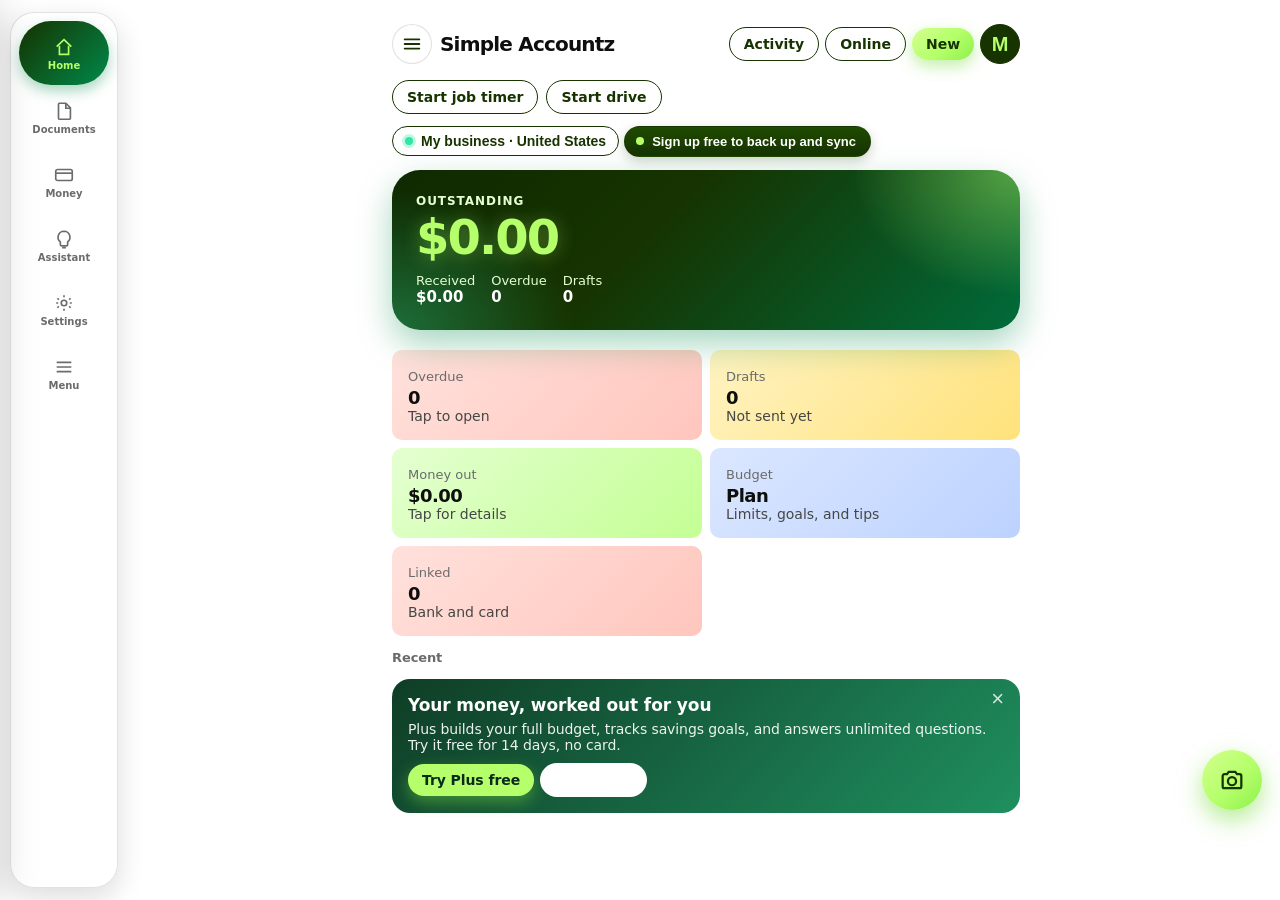
==== commit 75df16eb: "Budgeting with charts, coach and goals; AI that helps with budgets; plans, free trial and upgrade pr" ====
--- a/app.html
+++ b/app.html
@@ -637,6 +637,7 @@
   .badge { display: inline-block; padding: 2px 8px; border-radius: 999px; font-size: 11px; font-weight: 700; margin-left: 6px; vertical-align: 1px; }
   .badge.on { background: #d8fff1; color: #006b3a; }
   .badge.off { background: #fff3c2; color: #7a5600; }
+  .notice.danger { background: #fde8e4; border-color: #f2a99b; color: #7a1d0c; }
   .notice { background: #fff8db; border: 1px solid #ffe27a; border-radius: 12px; padding: 12px 14px; font-size: 13px; margin: 16px 0 0;
     display: flex; justify-content: space-between; gap: 10px; align-items: center; color: #4a3b00; }
   .qr-box { display: block; width: 208px; height: 208px; margin: 8px auto 12px; padding: 10px; background: #fff; border-radius: 16px; border: 1px solid #e3e6e0; }
@@ -681,6 +682,11 @@
   .rv-item { border: 1px solid var(--line, #ddd); border-radius: 14px; padding: 12px; margin: 10px 0; }
   .rv-item b { display: block; }
   .rv-item span { display: block; font-size: 13px; opacity: .8; margin-top: 2px; }
+  .rv-item.suspended { border-color: #d4573b; background: rgba(212,87,59,.07); }
+  .rv-item .rv-sus { color: #d4573b; font-weight: 700; opacity: 1; }
+  .rv-panel { margin-top: 10px; padding: 10px; border-radius: 12px; background: rgba(127,127,127,.1); }
+  .rv-panel select, .rv-panel input { margin: 8px 0; }
+  #rv-filter { margin: 10px 0; }
   .rv-item .quick-row { margin-top: 8px; }
   .smap { position: relative; height: 240px; margin-top: 12px; border-radius: 16px; overflow: hidden; background: #e8eaed; touch-action: none; user-select: none; -webkit-user-select: none; box-shadow: inset 0 0 0 1px rgba(0,0,0,.06); }
   .smap.big { height: min(58vh, 520px); }
@@ -703,6 +709,65 @@
   .nav-app { display: block; padding: 10px 8px; border-radius: 14px; border: 1px solid rgba(127,127,127,.3); background: var(--paper, #fff); color: inherit; font: inherit; text-align: center; text-decoration: none; cursor: pointer; }
   .nav-app b { display: block; font-size: 14px; }
   .nav-app span { display: block; font-size: 12px; opacity: .7; }
+  .bg-bar { height: 10px; border-radius: 5px; background: rgba(255,255,255,.28); margin: 10px 0 6px; overflow: hidden; }
+  .bg-bar i { display: block; height: 100%; width: 0; border-radius: 5px; background: var(--lime, #b4ff6a); transition: width .4s cubic-bezier(.2,.8,.2,1); }
+  #bg-hero.over .bg-bar i { background: #ff8a70; }
+  .donut-wrap { display: grid; grid-template-columns: 170px 1fr; gap: 10px; align-items: center; }
+  @media (max-width: 420px) { .donut-wrap { grid-template-columns: 1fr; } .donut-wrap svg { max-width: 220px; margin: 0 auto; } }
+  .donut-wrap svg { width: 100%; height: auto; overflow: visible; }
+  .donut-slice { fill: none; stroke-width: 24; cursor: pointer; transition: opacity .15s, stroke-width .15s; }
+  .donut-slice.dim { opacity: .3; }
+  .donut-slice:hover, .donut-slice:focus { stroke-width: 28; outline: none; }
+  .donut-empty { fill: none; stroke: rgba(127,127,127,.25); stroke-width: 24; }
+  .donut-big { font: 700 15px sans-serif; fill: currentColor; }
+  .donut-small { font: 11px sans-serif; fill: currentColor; opacity: .7; }
+  .legend-row { display: grid; grid-template-columns: 12px 1fr auto; gap: 8px; align-items: center; width: 100%; padding: 7px 0; border: 0; background: none; font: inherit; color: inherit; text-align: left; cursor: pointer; }
+  .legend-row i { width: 12px; height: 12px; border-radius: 4px; }
+  .legend-row .v { font-size: 12px; opacity: .8; }
+  .bg-line { border-bottom: 1px solid rgba(127,127,127,.2); padding: 4px 0; }
+  .bg-line-head { display: grid; grid-template-columns: 1fr auto; gap: 4px 10px; width: 100%; padding: 8px 0; border: 0; background: none; font: inherit; color: inherit; text-align: left; cursor: pointer; }
+  .bg-line-head.static { cursor: default; }
+  .bg-line-head .bar { grid-column: 1 / -1; height: 7px; border-radius: 4px; background: rgba(127,127,127,.18); overflow: hidden; }
+  .bg-line-head .bar i { display: block; height: 100%; background: #2fa36b; border-radius: 4px; }
+  .bg-line.watch .bar i { background: #e0a100; }
+  .bg-line.over .bar i { background: #d4573b; }
+  .bg-line-head small { grid-column: 1 / -1; opacity: .75; }
+  .bg-line.over small { color: #d4573b; opacity: 1; font-weight: 700; }
+  .bg-edit { display: flex; gap: 8px; flex-wrap: wrap; margin: 6px 0 10px; }
+  .bg-edit .auth-input { flex: 1 1 120px; min-width: 0; margin: 0; }
+  .upsell { position: fixed; inset: 0; z-index: 90; background: rgba(0,0,0,.55); display: flex; align-items: flex-end; justify-content: center; }
+  .upsell[hidden] { display: none; }
+  .upsell-card { position: relative; width: min(520px, 100%); background: var(--paper, #fff); color: inherit; border-radius: 24px 24px 0 0; padding: 22px 20px calc(env(safe-area-inset-bottom, 0px) + 18px); max-height: 92vh; overflow: auto; }
+  .upsell-card h3 { margin: 0 28px 8px 0; font-size: 21px; line-height: 1.2; }
+  .upsell-card p { margin: 0 0 10px; opacity: .85; }
+  .upsell-card ul { margin: 6px 0 12px; padding: 0; list-style: none; }
+  .upsell-card li { padding: 4px 0 4px 26px; position: relative; }
+  .upsell-card li::before { content: "\2713"; position: absolute; left: 0; top: 4px; color: #2fa36b; font-weight: 800; }
+  .upsell-card .pill, .upsell-card .pill-outline { display: block; width: 100%; margin: 8px 0; }
+  .upsell-x { position: absolute; right: 12px; top: 8px; border: 0; background: none; font-size: 28px; color: inherit; cursor: pointer; }
+  .up-price { font-weight: 700; }
+  .upsell-home { margin: 14px 0; padding: 16px; border-radius: 18px; background: linear-gradient(135deg, #0f3d26, #1f8f5f); color: #fff; position: relative; }
+  .upsell-home h4 { margin: 0 24px 6px 0; font-size: 17px; }
+  .upsell-home p { margin: 0 0 10px; opacity: .92; font-size: 14px; }
+  .upsell-home .pill { background: var(--lime, #b4ff6a); color: #0b2a1a; }
+  .upsell-home .pill-outline { border-color: rgba(255,255,255,.6); color: #fff; margin-left: 6px; }
+  .upsell-home .x { position: absolute; right: 10px; top: 6px; border: 0; background: none; color: #fff; font-size: 22px; cursor: pointer; opacity: .8; }
+  .trial-banner { display: grid; gap: 4px; padding: 14px; border-radius: 16px; background: rgba(47,163,107,.12); border: 1px solid rgba(47,163,107,.4); margin: 10px 0; }
+  .trial-banner .pill { justify-self: start; margin-top: 6px; }
+  .plan-table { display: grid; grid-template-columns: 1.6fr repeat(4, 1fr); font-size: 12px; text-align: center; border: 1px solid rgba(127,127,127,.25); border-radius: 14px; overflow: hidden; }
+  .plan-table > div { padding: 8px 4px; border-bottom: 1px solid rgba(127,127,127,.15); }
+  .plan-table > div:nth-child(5n+1) { text-align: left; padding-left: 10px; font-weight: 600; }
+  .plan-table .head { font-weight: 800; background: rgba(127,127,127,.1); }
+  .plan-table .yes { color: #2fa36b; font-weight: 800; }
+  .plan-table .no { opacity: .35; }
+  .addon-row { display: grid; grid-template-columns: 1fr auto; gap: 2px 10px; padding: 10px 0; border-bottom: 1px solid rgba(127,127,127,.2); }
+  .addon-row small { opacity: .75; }
+  .tap-photo { cursor: zoom-in; }
+  .photo-zoom { position: fixed; inset: 0; z-index: 80; background: #0b0b0b; display: flex; flex-direction: column; }
+  .photo-zoom[hidden] { display: none; }
+  .pz-bar { display: flex; align-items: center; justify-content: space-between; gap: 8px; padding: calc(env(safe-area-inset-top, 0px) + 10px) 12px 10px; background: rgba(0,0,0,.6); color: #fff; }
+  .pz-stage { flex: 1; overflow: auto; -webkit-overflow-scrolling: touch; display: grid; place-items: start center; touch-action: pan-x pan-y pinch-zoom; }
+  .pz-stage img { display: block; max-width: none; width: 100%; height: auto; }
   .tap-card { display: block; width: 100%; text-align: left; font: inherit; color: inherit; cursor: pointer; position: relative; }
   .tap-card .tap-more { position: absolute; right: 14px; top: 14px; font-size: 12px; font-weight: 700; opacity: .65; }
   .tap-card:active { transform: scale(.985); }
@@ -1024,18 +1089,22 @@
           <button class="card" onclick="showFiltered('overdue')"><span class="note">Overdue</span><strong id="card-overdue">1</strong><p>Tap to open</p></button>
           <button class="card" onclick="showFiltered('draft')"><span class="note">Drafts</span><strong id="card-drafts">1</strong><p>Not sent yet</p></button>
           <button class="card" onclick="openInsight('out')"><span class="note">Money out</span><strong id="card-out">$420.00</strong><p>Tap for details</p></button>
+          <button class="card" onclick="openBudget('home')"><span class="note">Budget</span><strong>Plan</strong><p>Limits, goals, and tips</p></button>
           <button class="card" onclick="show('banks')"><span class="note">Linked</span><strong id="card-linked">2</strong><p>Bank and card</p></button>
         </div>
         <div class="section-label">Recent</div>
+        <div class="upsell-home" data-upsell hidden></div>
         <div id="recent"></div>
         </div>
         <div id="home-personal" hidden>
+          <div class="upsell-home" data-upsell hidden></div>
           <button class="hero" onclick="show('money')" style="display:block;width:100%;text-align:left;border:0;cursor:pointer;font:inherit">
             <div class="kicker">Spent this month</div>
             <p class="amount" id="personal-spent">$0.00</p>
             <p style="margin:0;color:var(--linen)">Personal checking and card. The business books stay separate.</p>
           </button>
           <div class="dash">
+            <button class="card" onclick="openBudget('home')"><span class="note">Budget</span><strong>Plan</strong><p>Limits, goals, and tips</p></button>
             <button class="card" onclick="beginReceipt()"><span class="note">Receipt photo</span><strong>Take</strong><p>Picture of a receipt</p></button>
             <button class="card" onclick="show('banks')"><span class="note">Personal accounts</span><strong id="personal-linked">2</strong><p>Checking and credit</p></button>
           </div>
@@ -1210,6 +1279,7 @@
 
           <div class="auth-card acct-view" data-view="home">
             <div class="acct-head"><div class="avatar" id="acct-avatar">S</div><div><b id="acct-email-shown"></b><span id="acct-sync"></span></div></div>
+            <div class="notice danger" id="acct-suspended" hidden><span id="acct-suspended-text"></span></div>
             <div class="notice" id="acct-verify" hidden><span id="acct-verify-text">Confirm your email so you can reset your password by email.</span><button class="btn-small" onclick="resendVerify()">Resend</button></div>
             <div class="acct-actions">
               <button class="btn-primary" onclick="syncNow(true)"><span class="spinner"></span><span class="btn-label">Sync now</span></button>
@@ -1250,6 +1320,8 @@
           <div class="auth-card acct-view" data-view="reviews">
             <h2 class="auth-title">Identity reviews</h2>
             <p class="auth-sub" id="rv-report">Loading&hellip;</p>
+            <input class="auth-input" id="rv-search" type="search" autocomplete="off" placeholder="Search by name or email" oninput="renderReviews()">
+            <div class="seg lime" id="rv-filter"><button data-filter="all" class="on">Everyone</button><button data-filter="waiting">Waiting</button><button data-filter="denied">Denied</button><button data-filter="suspended">Suspended</button></div>
             <div id="rv-list"></div>
             <button class="btn-secondary" onclick="setAcctView('home')">Back</button>
             <p class="auth-msg" id="rv-msg" role="alert"></p>
@@ -1462,6 +1534,7 @@
         <button class="card tap-card" onclick="openInsight('profit')"><h3 id="money-profit">$1,220.00 rough profit</h3><p>Calculated from dated payments and expenses. Not a full ledger.</p><span class="tap-more">Details &rsaquo;</span></button>
         <button class="card tap-card" id="forecast-card" onclick="openInsight('forecast')"><h3 id="forecast-net">Next 30 days</h3><p id="forecast-note">Open invoices coming in, minus what you usually spend.</p><span class="tap-more">Details &rsaquo;</span></button>
         <div class="quick-row">
+          <button class="pill-outline small" onclick="openBudget('money')">Budget</button>
           <button class="pill-outline small" onclick="beginMileage()">Drives</button>
           <button class="pill-outline small" onclick="openTimer()">Job timer</button>
           <button class="pill-outline small biz-only" onclick="show('clients')">Clients</button>
@@ -1517,7 +1590,7 @@
         <p class="scan-note" id="invoice-scan-note" hidden></p>
         <div class="quick-row" id="invoice-redo"><button class="pill-outline small" onclick="retakeInvoice()">Retake photo</button><button class="pill-outline small danger-link" onclick="discardInvoice()">Delete photo</button></div>
         <p class="note" id="invoice-note">Check the client and the total. Nothing is sent.</p>
-        <img class="receipt-shot" id="invoice-photo" alt="Scanned invoice" hidden>
+        <img class="receipt-shot tap-photo" onclick="openPhoto(this.src)" id="invoice-photo" alt="Scanned invoice" hidden>
         <div class="card" id="invoice-card" style="background:var(--linen)">
           <h3>Sample invoice</h3>
           <p>North dock · $320.00. Save keeps it as a draft.</p>
@@ -1555,7 +1628,7 @@
         <p class="scan-note" id="receipt-scan-note" hidden></p>
         <div class="quick-row" id="receipt-redo"><button class="pill-outline small" onclick="retakeReceipt()">Retake photo</button><button class="pill-outline small danger-link" onclick="discardReceipt()">Delete photo</button></div>
         <p class="note" id="expense-note">Check the photo, then save. Nothing is filed until then.</p>
-        <img class="receipt-shot" id="receipt-photo" alt="Receipt photo" hidden>
+        <img class="receipt-shot tap-photo" onclick="openPhoto(this.src)" id="receipt-photo" alt="Receipt photo" hidden>
         <div class="card" id="receipt-card" style="background:var(--linen)">
           <h3>Sample receipt</h3>
           <p>Harbor Lumber · Nov 18, 2026. Check the total, then save.</p>
@@ -1563,7 +1636,7 @@
         <div class="field"><label>Merchant</label><input id="expense-merchant" value="Harbor Lumber"></div>
         <div class="field"><label>Date</label><input id="expense-date" value="Nov 18, 2026" data-iso="2026-11-18" readonly></div>
         <div class="field"><label>Total</label><input id="expense-total" value="$186.40"></div>
-        <div class="field"><label>Category</label><input id="expense-category" value="Materials"></div>
+        <div class="field"><label>Category</label><input id="expense-category" value="Materials" list="expense-cats"><datalist id="expense-cats"></datalist></div>
         <button class="textlink danger-link" id="expense-delete" onclick="deleteExpense()" hidden>Delete this expense</button>
         <div style="height:88px"></div>
         <div class="sticky">
@@ -1636,10 +1709,12 @@
         <button class="set-row live-only" onclick="show('account')"><span class="name">Account and sync</span><span class="sub" id="acct-sub">Not signed in · sign up to back up and sync</span></button>
         <div class="field live-only" style="margin-top:4px"><label>Business name</label><input id="biz-name" placeholder="Your business" onchange="setBusinessName(this.value)"></div>
         <button class="set-row" onclick="openAccountSetup()"><span class="name">Account type</span><span class="sub" id="account-sub">Business</span></button>
+        <button class="set-row live-only" id="notify-test-row" onclick="sendPushTest()"><span class="name">Send a test notification</span><span class="sub" id="notify-test-sub">Checks that this device can hear from Simple Accountz</span></button>
         <button class="set-row live-only" id="notify-row" onclick="toggleNotify()"><span class="name">Notify me about activity</span><span class="switch off" id="notify-switch" style="grid-row:1 / span 2;grid-column:2"></span><span class="sub" id="notify-sub">Off · tap to be told what happens</span></button>
         <button class="set-row" id="auto-row" onclick="toggleAuto()"><span class="name">Assistant works automatically</span><span class="switch" id="auto-switch" style="grid-row:1 / span 2;grid-column:2"></span><span class="sub" id="auto-sub">On · matches deposits, files expenses, starts monthly drafts</span></button>
         <button class="set-row" onclick="show('files')"><span class="name">Files</span><span class="sub">Scan an invoice or upload</span></button>
         <button class="preview-only set-row biz-only" onclick="show('business-profile')"><span class="name">Business profile</span><span class="sub">Field &amp; Co. · tax ID on file</span></button>
+        <button class="set-row live-only" id="plan-row" onclick="show('paywall')"><span class="name">Your plan</span><span class="sub" id="plan-sub">Free</span></button>
         <button class="preview-only set-row" id="platform-row" onclick="show('platform')" hidden><span class="name">Creator console</span><span class="sub" id="platform-sub">Spencer only</span></button>
         <button class="set-row" onclick="show('region')"><span class="name">Country and currency</span><span class="sub" id="region-sub">United States · USD</span></button>
         <button class="set-row" onclick="show('banks')"><span class="name">Banks and cards</span><span class="sub" id="banks-sub">Business checking and credit</span></button>
@@ -1674,6 +1749,7 @@
       <section class="screen no-tabs" id="paywall">
         <button class="back" onclick="show('settings')">Back</button>
         <h2 class="title">Plan</h2>
+        <div class="trial-banner" id="pw-trial" hidden><b id="pw-trial-title"></b><span id="pw-trial-sub"></span><button class="pill small" id="pw-trial-btn" onclick="startTrial()">Try Plus free for 14 days</button></div>
         <div class="seg" id="billseg" style="margin:12px 0">
           <button class="on" data-cadence="monthly">Monthly</button>
           <button data-cadence="annual">Annual</button>
@@ -1683,10 +1759,15 @@
           <button class="plan on" data-plan="plus"><b>Plus <em>$14.99</em></b><span class="note">10 invoices. Photos, your signature, reports, due reminders.</span></button>
           <button class="plan" data-plan="premium"><b>Premium <em>$21.99</em></b><span class="note">Unlimited invoices. Client signatures, deposits, version restore.</span></button>
         </div>
+        <div class="section-label">What each plan includes</div>
+        <div class="plan-table" id="plan-table"></div>
+        <div class="section-label">Add-ons</div>
+        <div id="addon-list"></div>
+        <p class="note" id="pw-note"></p>
         <div style="height:88px"></div>
         <div class="sticky">
           <div class="total"><small>Selected</small><span id="planlabel">Plus</span></div>
-          <button class="pill" onclick="show('settings')">Subscribe</button>
+          <button class="pill" onclick="buyPlan(selectedPlan(), cadence)">Choose this plan</button>
         </div>
       </section>
 
@@ -1714,12 +1795,15 @@
         <button class="back" onclick="show('money')">Back</button>
         <h2 class="title">Drives</h2>
         <div class="card" id="drive-card"><h3 class="timer-clock" id="drive-distance">0.0 mi</h3><p id="drive-state">Tap Start when you set off. Keep Simple Accountz open while you drive; it tracks the route and distance by GPS and files the trip when you tap End.</p><div class="smap" id="drive-map" hidden></div></div>
-        <div class="field"><label for="drive-dest">Where to? (optional)</label><input id="drive-dest" maxlength="200" placeholder="Address or place" autocomplete="street-address"></div>
-        <div class="nav-apps" aria-label="Get directions in">
-          <button class="nav-app" onclick="openNav('apple')"><b>Apple Maps</b><span>Directions</span></button>
-          <button class="nav-app" onclick="openNav('google')"><b>Google Maps</b><span>Directions</span></button>
-          <button class="nav-app" onclick="openNav('waze')"><b>Waze</b><span>Directions</span></button>
+        <div class="field"><label for="drive-from">From (leave blank to use where you are)</label><input id="drive-from" maxlength="200" list="recent-places" placeholder="Starting address" autocomplete="off" oninput="driveAddressChanged()"></div>
+        <div class="field"><label for="drive-dest">To (address or place)</label><input id="drive-dest" maxlength="200" list="recent-places" placeholder="1800 Market St, Philadelphia, PA" autocomplete="off" oninput="driveAddressChanged()"></div>
+        <datalist id="recent-places"></datalist>
+        <div class="nav-apps" id="nav-apps" aria-label="Start the drive and open directions in">
+          <button class="nav-app" onclick="openNav('apple')"><b>Apple Maps</b><span class="nav-sub">Start and go</span></button>
+          <button class="nav-app" onclick="openNav('google')"><b>Google Maps</b><span class="nav-sub">Start and go</span></button>
+          <button class="nav-app" onclick="openNav('waze')"><b>Waze</b><span class="nav-sub">Start and go</span></button>
         </div>
+        <p class="note" id="nav-note">The address carries over to the map app you pick, and is saved with the drive.</p>
         <div class="stack-btns">
           <button class="pill" id="drive-toggle" onclick="toggleDrive()">Start drive</button>
           <button class="pill-outline" id="drive-pause" onclick="toggleDrivePause()" hidden>Pause for a break</button>
@@ -1899,6 +1983,60 @@
         </div>
       </section>
 
+      <div class="photo-zoom" id="photo-zoom" hidden role="dialog" aria-label="Photo">
+        <div class="pz-bar"><button class="pill small" onclick="zoomPhoto(-1)" aria-label="Zoom out">&minus;</button><button class="pill small" onclick="zoomPhoto(1)" aria-label="Zoom in">+</button><span id="pz-level">Fit</span><button class="pill small" onclick="closePhoto()">Done</button></div>
+        <div class="pz-stage" id="pz-stage"><img id="pz-img" alt="Photo"></div>
+      </div>
+
+      <div class="upsell" id="upsell" hidden role="dialog" aria-label="Upgrade">
+        <div class="upsell-card">
+          <button class="upsell-x" onclick="closeUpgrade()" aria-label="Close">&times;</button>
+          <h3 id="up-title"></h3>
+          <p id="up-body"></p>
+          <ul id="up-list"></ul>
+          <p class="up-price" id="up-price"></p>
+          <button class="pill" id="up-main" onclick="upgradeMain()"></button>
+          <button class="pill-outline" onclick="closeUpgrade(); show('paywall')">See all plans</button>
+          <button class="textlink" onclick="closeUpgrade()">Not now</button>
+        </div>
+      </div>
+
+      <section class="screen no-tabs" id="budget">
+        <button class="back" onclick="show(budgetFrom || 'money')">Back</button>
+        <h2 class="title" id="bg-title">Budget</h2>
+        <div class="hero" id="bg-hero">
+          <div class="kicker" id="bg-kicker"></div>
+          <p class="amount" id="bg-amount"></p>
+          <div class="bg-bar"><i id="bg-fill"></i></div>
+          <p class="in-change" id="bg-sub"></p>
+        </div>
+        <div class="quick-row">
+          <button class="pill small" onclick="autoBudget()">Set budgets for me</button>
+          <button class="pill-outline small" id="bg-undo" onclick="undoBudget()" hidden>Undo</button>
+          <button class="pill-outline small" onclick="askBooks('How can I save money?')">Ask the coach</button>
+        </div>
+        <div class="section-label">Where the money goes</div>
+        <div class="donut-wrap"><svg id="bg-donut" viewBox="0 0 160 160" role="img" aria-label="Spending by category this month"></svg><div id="bg-legend"></div></div>
+        <div class="section-label">Last 6 months</div>
+        <div class="chart" id="bg-chart" role="group" aria-label="Money in and out, last 6 months"></div>
+        <p class="chart-read" id="bg-chart-read">Tap a month to see its numbers.</p>
+        <button class="textlink" id="bg-chart-lock" onclick="openUpgrade('chart')" hidden>See a full year with Plus</button>
+        <div class="section-label">Budget lines · tap one to change it</div>
+        <div id="bg-rows"></div>
+        <div class="section-label">What I noticed</div>
+        <div id="bg-tips"></div>
+        <div class="section-label">Savings goals</div>
+        <div id="bg-goals"></div>
+        <div class="bg-edit goal-form">
+          <input class="auth-input" id="bg-goal-name" maxlength="60" placeholder="Goal, like Emergency fund">
+          <input class="auth-input" id="bg-goal-target" inputmode="decimal" placeholder="Target amount">
+          <input class="auth-input" id="bg-goal-due" type="date" aria-label="Date to reach it by (optional)">
+          <button class="pill small" onclick="addGoal()">Add goal</button>
+        </div>
+        <p class="note" id="bg-goal-note"></p>
+        <div style="height:88px"></div>
+      </section>
+
       <section class="screen no-tabs" id="insight">
         <button class="back" onclick="backFromInsight()">Back</button>
         <h2 class="title" id="in-title">Details</h2>
@@ -1954,6 +2092,8 @@
         <button class="suggest biz-only preview-only" onclick="ask('recur','1042')">Repeat Oak Street monthly</button>
         <button class="suggest biz-only preview-only" onclick="ask('recur','1041')">Repeat Maria monthly</button>
         <button class="suggest biz-only preview-only" onclick="ask('deposit')">Request a 25% deposit</button>
+        <button class="suggest" onclick="askBooks('How is my budget?')">How&rsquo;s my budget?</button>
+        <button class="suggest" onclick="askBooks('How can I save money?')">Help me spend smarter</button>
         <button class="suggest biz-only" onclick="ask('weekly')">Who owes you this week</button>
         <div id="ai-action"></div>
         <div class="section-label">Ask about your books</div>
@@ -2465,7 +2605,7 @@
     if (autoUndo && (docs !== autoUndo.afterDocs || transactions !== autoUndo.afterTx)) autoUndo = null;
     if (!autoMode) { autoWaiting = []; return; }
     // Every expense gets a category, so reports and taxes are right. One the owner set is never changed.
-    const sorted = SA.categorizeExpenses(transactions);
+    const sorted = SA.categorizeExpenses(transactions, accountKind);
     if (sorted.changed) transactions = sorted.transactions;
     const result = SA.autopilot(docs, transactions, SA.LEDGER_TODAY, {
       kind: accountKind,
@@ -3422,6 +3562,549 @@
     renderTaxes();
   }
 
+  // ---- Plans and upgrade prompts ----
+  // Free covers the basics. The limits live in SA.PLAN_LIMITS. In the design preview everything is open.
+  const PLAN_KEY = "simpleaccountz.plan.v1";
+  const USAGE_KEY = "simpleaccountz.usage.v1";
+  const NUDGE_KEY = "simpleaccountz.nudge.v1";
+  let plan = loadPlan();
+
+  function loadPlan() {
+    try {
+      const raw = JSON.parse(localStorage.getItem(PLAN_KEY) || "null");
+      if (raw && SA.PLAN_ORDER.indexOf(raw.tier) !== -1) return { tier: raw.tier, until: Number(raw.until) || 0, source: String(raw.source || ""), trialAvailable: raw.trialAvailable !== false };
+    } catch (error) {}
+    return { tier: "free", until: 0, source: "", trialAvailable: true };
+  }
+
+  function savePlan() {
+    try { localStorage.setItem(PLAN_KEY, JSON.stringify(plan)); } catch (error) {}
+  }
+
+  function takePlan(fromServer) {
+    if (!fromServer || SA.PLAN_ORDER.indexOf(fromServer.tier) === -1) return;
+    plan = { tier: fromServer.tier, until: Number(fromServer.until) || 0, source: String(fromServer.source || ""), trialAvailable: fromServer.trialAvailable !== false };
+    savePlan();
+  }
+
+  // The plan in force right now. A trial that has run out is Free again, even offline.
+  function currentTier() {
+    if (!LIVE) return "premium";
+    return plan.tier !== "free" && plan.until > Date.now() ? plan.tier : "free";
+  }
+
+  function usageNow() {
+    const month = SA.LEDGER_TODAY.slice(0, 7);
+    let used = null;
+    try { used = JSON.parse(localStorage.getItem(USAGE_KEY) || "null"); } catch (error) {}
+    if (!used || used.month !== month) used = { month, scans: 0, questions: 0, scanBonus: 0 };
+    return used;
+  }
+
+  function bumpUsage(kind) {
+    const used = usageNow();
+    used[kind] = (used[kind] || 0) + 1;
+    try { localStorage.setItem(USAGE_KEY, JSON.stringify(used)); } catch (error) {}
+    return used;
+  }
+
+  // Asks the plan. If it says no, shows why and what it would take.
+  function gate(feature, used, reason, context) {
+    const verdict = SA.planGate(currentTier(), feature, used, feature === "scans" ? usageNow().scanBonus : 0);
+    if (verdict.ok) return true;
+    openUpgrade(reason || feature, Object.assign({ limit: verdict.limit, need: verdict.need }, context || {}));
+    return false;
+  }
+
+  function openUpgrade(reason, context) {
+    const copy = SA.upgradeCopy(reason, context);
+    document.getElementById("up-title").textContent = copy.title;
+    document.getElementById("up-body").textContent = copy.body;
+    const list = document.getElementById("up-list");
+    list.innerHTML = "";
+    copy.bullets.forEach((text) => { const item = document.createElement("li"); item.textContent = text; list.appendChild(item); });
+    document.getElementById("up-price").textContent = "Plus is " + copy.price + ". Annual saves " + SA.formatMoney(copy.saving.minor, "USD") + ", about " + copy.saving.months + " months free.";
+    document.getElementById("up-main").textContent = plan.trialAvailable ? "Try Plus free for 14 days" : "Keep Plus";
+    document.getElementById("upsell").hidden = false;
+  }
+
+  function closeUpgrade() { document.getElementById("upsell").hidden = true; }
+
+  function upgradeMain() {
+    if (plan.trialAvailable) startTrial();
+    else { closeUpgrade(); show("paywall"); }
+  }
+
+  // The trial is real: 14 days of Plus on the server, once per account, no card.
+  async function startTrial() {
+    if (!LIVE) { showPull("This is the design preview. The live app starts the trial."); return; }
+    if (!sync.signedIn) {
+      closeUpgrade();
+      showPull("Create your free account first. The trial and your books stay with it.");
+      show("account");
+      setAcctView("signup");
+      return;
+    }
+    const done = await call("POST", "/api/plan/trial", {});
+    if (done.status === 200 && done.body) {
+      applyProfile(done.body);
+      closeUpgrade();
+      renderAll();
+      showPull("Plus is yours for 14 days. Everything is unlocked.");
+      return;
+    }
+    closeUpgrade();
+    if (done.status === 409) { await refreshProfile(); renderAll(); showPull(done.body && done.body.error === "already_paid" ? "You already have a paid plan." : "Your free trial was already used. Choose a plan to keep Plus."); show("paywall"); return; }
+    showPull("Could not start the trial just now. Try again in a minute.");
+  }
+
+  // Store purchases plug in here (window.SA_PURCHASE) once the store listings sell plans. Until
+  // then, we say so plainly and note the interest, rather than pretend a purchase happened.
+  async function buyPlan(tier, cadenceChoice) {
+    if (typeof window.SA_PURCHASE === "function") { try { return await window.SA_PURCHASE(tier, cadenceChoice); } catch (error) { showPull("The purchase did not go through. You were not charged."); return; } }
+    if (LIVE && sync.signedIn) call("POST", "/api/plan/interest", { tier });
+    showPull("Paid plans open in the app stores soon. We noted that you want " + SA.PLAN_NAMES[tier] + (plan.trialAvailable ? ". Your free trial works right now." : "."));
+  }
+
+  function selectedPlan() {
+    const on = document.querySelector("#plans .plan.on");
+    return on ? on.dataset.plan : "plus";
+  }
+
+  function renderPaywall() {
+    const banner = document.getElementById("pw-trial");
+    if (!banner) return;
+    const tier = currentTier();
+    const left = SA.trialDaysLeft(plan, Date.now());
+    banner.hidden = !LIVE;
+    if (LIVE) {
+      document.getElementById("pw-trial-title").textContent = tier !== "free" ? (left ? "Your Plus trial: " + left + (left === 1 ? " day" : " days") + " left" : "You are on " + SA.PLAN_NAMES[tier]) : (plan.trialAvailable ? "Try Plus free for 14 days" : "Your Plus trial has ended");
+      document.getElementById("pw-trial-sub").textContent = tier !== "free" ? (left ? "Choose a plan before it ends to keep the full coach, goals, and exports." : "") : (plan.trialAvailable ? "No card needed. Everything unlocked, then back to Free unless you choose a plan." : "Choose a plan to get the full coach, goals, charts, and exports back.");
+      document.getElementById("pw-trial-btn").hidden = !(tier === "free" && plan.trialAvailable);
+    }
+    const table = document.getElementById("plan-table");
+    table.innerHTML = "";
+    const cell = (text, cls) => { const d = document.createElement("div"); d.textContent = text; if (cls) d.className = cls; table.appendChild(d); };
+    cell("", "head");
+    SA.PLAN_ORDER.forEach((name) => cell(SA.PLAN_NAMES[name], "head"));
+    const rows = [
+      ["Auto-filled receipts a month", "scans"], ["Budget lines", "budgetLines"], ["Savings goals", "goals"], ["Coach insights", "tips"],
+      ["Chart history (months)", "chartMonths"], ["Questions to the assistant", "questions"], ["Spreadsheet and accounting exports", "exportBooks"]
+    ];
+    rows.forEach(([label, key]) => {
+      cell(label);
+      SA.PLAN_ORDER.forEach((name) => {
+        const value = SA.planLimits(name)[key];
+        if (typeof value === "boolean") cell(value ? "✓" : "–", value ? "yes" : "no");
+        else cell(value >= 99 ? "Unlimited" : String(value), value > SA.planLimits("free")[key] ? "yes" : "");
+      });
+    });
+    const addons = document.getElementById("addon-list");
+    addons.innerHTML = "";
+    SA.ADDONS.forEach((item) => {
+      const row = document.createElement("div");
+      row.className = "addon-row";
+      row.innerHTML = '<b class="n"></b><span class="p"></span><small class="d"></small><button class="pill-outline small">Notify me</button>';
+      row.querySelector(".n").textContent = item.name;
+      row.querySelector(".p").textContent = SA.formatMoney(item.minor, "USD");
+      row.querySelector(".d").textContent = item.detail;
+      row.querySelector("button").onclick = () => showPull(item.name + " opens when store purchases do. Your free trial unlocks all of this now.");
+      addons.appendChild(row);
+    });
+    document.getElementById("pw-note").textContent = "Plans are billed through the app store you installed from. Add-ons are one-time purchases.";
+  }
+
+  function renderPlanRow() {
+    const sub = document.getElementById("plan-sub");
+    if (!sub) return;
+    const tier = currentTier();
+    const left = SA.trialDaysLeft(plan, Date.now());
+    sub.textContent = tier === "free" ? "Free · tap to see what Plus adds" : SA.PLAN_NAMES[tier] + (left ? " trial · " + left + (left === 1 ? " day" : " days") + " left" : "");
+  }
+
+  // The nudge on Home: what the plan would do for this person, in their own numbers. Dismissible.
+  function renderUpsellCard() {
+    document.querySelectorAll("[data-upsell]").forEach((host) => {
+      host.innerHTML = "";
+      host.hidden = true;
+      if (!LIVE) return;
+      const tier = currentTier();
+      const left = SA.trialDaysLeft(plan, Date.now());
+      let title = "", body = "", main = "", mainAction = null, dismissible = true;
+      if (tier !== "free" && left) {
+        if (left > 5) return;
+        title = "Your Plus trial ends in " + left + (left === 1 ? " day" : " days");
+        body = "Keep the full budget coach, goals, 12-month charts, and exports.";
+        main = "Choose a plan";
+        mainAction = () => show("paywall");
+        dismissible = false;
+      } else if (tier === "free") {
+        let dismissed = 0;
+        try { dismissed = Number(localStorage.getItem(NUDGE_KEY)) || 0; } catch (error) {}
+        if (Date.now() - dismissed < 3 * 86400000) return;
+        const status = SA.budgetStatus(transactions, budgetNow(), SA.LEDGER_TODAY, businessCurrency, accountKind);
+        const flex = status.rows.filter((row) => row.flexible && row.spent > 0).sort((a, b) => b.spent - a.spent)[0];
+        if (!plan.trialAvailable) { title = "Your Plus trial has ended"; body = "Get the full coach, goals, and exports back with a plan."; main = "Choose a plan"; mainAction = () => show("paywall"); }
+        else if (flex && flex.spent >= 2000) { title = "You spent " + SA.formatMoney(flex.spent, businessCurrency) + " on " + flex.name + " this month"; body = "Plus shows where to trim it, builds your whole budget, and finds charges to cancel. Try it free for 14 days."; main = "Try Plus free"; mainAction = startTrial; }
+        else { title = "Your money, worked out for you"; body = "Plus builds your full budget, tracks savings goals, and answers unlimited questions. Try it free for 14 days, no card."; main = "Try Plus free"; mainAction = startTrial; }
+      } else return;
+      host.hidden = false;
+      const h = document.createElement("h4");
+      h.textContent = title;
+      const p = document.createElement("p");
+      p.textContent = body;
+      const go = document.createElement("button");
+      go.className = "pill small";
+      go.textContent = main;
+      go.onclick = mainAction;
+      const all = document.createElement("button");
+      all.className = "pill-outline small";
+      all.textContent = "See plans";
+      all.onclick = () => show("paywall");
+      host.appendChild(h);
+      host.appendChild(p);
+      host.appendChild(go);
+      host.appendChild(all);
+      if (dismissible) {
+        const x = document.createElement("button");
+        x.className = "x";
+        x.setAttribute("aria-label", "Not now");
+        x.textContent = "×";
+        x.onclick = () => { try { localStorage.setItem(NUDGE_KEY, String(Date.now())); } catch (error) {} renderUpsellCard(); };
+        host.appendChild(x);
+      }
+    });
+  }
+
+  // ---- Budget: limits, charts, the coach, and goals ----
+  let budgets = SA.cleanBudgets(null);
+  let budgetFrom = "money";
+  let budgetUndo = null;
+  let budgetOpenLine = "";
+  const DONUT_COLORS = ["#1f8f5f", "#3b78d8", "#e0a100", "#d4573b", "#8a5cd6", "#14a3a3", "#c2487f", "#6b7a8f", "#8bbf3f", "#e07a2f"];
+
+  function budgetNow() { return budgets[accountKind] || SA.cleanBudget(null); }
+
+  function setBudget(next, message) {
+    budgets = Object.assign({}, budgets, { [accountKind]: SA.cleanBudget(next) });
+    renderAll();
+    if (message) showPull(message);
+  }
+
+  function openBudget(from) {
+    const current = document.querySelector(".screen.on");
+    budgetFrom = from || (current && current.id !== "budget" ? current.id : budgetFrom) || "money";
+    show("budget");
+    renderBudget();
+  }
+
+  function moneyIn(text) {
+    const exponent = SA.CURRENCIES[businessCurrency] ? SA.CURRENCIES[businessCurrency].exponent : 2;
+    const parsed = SA.parseDecimalToScale(String(text || "").replace(/,/g, ""), exponent);
+    return parsed.ok && parsed.value > 0 ? parsed.value : 0;
+  }
+
+  // "Set budgets for me": limits worked out from real spending. One tap undoes it.
+  function autoBudget() {
+    const proposal = SA.suggestBudget(transactions, SA.LEDGER_TODAY, businessCurrency, accountKind);
+    if (!Object.keys(proposal).length) { showPull("Add a few expenses first, and I will build a budget from them."); return; }
+    budgetUndo = budgetNow();
+    // Free fills the biggest lines up to its limit; Plus fills every category.
+    const cap = SA.planLimits(currentTier()).budgetLines;
+    const have = budgetNow().limits;
+    const fresh = Object.keys(proposal).filter((name) => !(name in have)).sort((a, b) => proposal[b] - proposal[a]);
+    const room = Math.max(0, cap - Object.keys(have).length);
+    const take = fresh.slice(0, room);
+    const chosen = {};
+    Object.keys(proposal).forEach((name) => { if (name in have || take.indexOf(name) !== -1) chosen[name] = proposal[name]; });
+    setBudget({ limits: Object.assign({}, have, chosen), goals: budgetNow().goals }, "Budgets set from your spending. Tap any line to change it.");
+    if (fresh.length > take.length) setTimeout(() => openUpgrade("budgetLines", { limit: cap }), 700);
+    if (document.getElementById("budget").classList.contains("on")) renderBudget();
+  }
+
+  function undoBudget() {
+    if (!budgetUndo) return;
+    setBudget(budgetUndo, "Budgets put back.");
+    budgetUndo = null;
+    renderBudget();
+  }
+
+  function setLimit(name, minor) {
+    const next = budgetNow();
+    if (minor > 0 && !(name in next.limits) && !gate("budgetLines", Object.keys(next.limits).length, "budgetLines")) return;
+    const limits = Object.assign({}, next.limits);
+    if (minor > 0) limits[name] = minor; else delete limits[name];
+    setBudget({ limits, goals: next.goals }, minor > 0 ? name + " set to " + SA.formatMoney(minor, businessCurrency) + "." : name + " limit removed.");
+    budgetOpenLine = "";
+    if (document.getElementById("budget").classList.contains("on")) renderBudget();
+  }
+
+  function addGoal() {
+    const name = document.getElementById("bg-goal-name").value.trim();
+    const target = moneyIn(document.getElementById("bg-goal-target").value);
+    const due = document.getElementById("bg-goal-due").value;
+    const note = document.getElementById("bg-goal-note");
+    if (!name || !target) { note.textContent = "Give it a name and an amount."; return; }
+    if (!gate("goals", budgetNow().goals.length, "goals")) return;
+    const next = budgetNow();
+    const goals = next.goals.concat([{ id: "goal-" + Date.now().toString(36), name, targetMinor: target, savedMinor: 0, due: due && due > SA.LEDGER_TODAY ? due : "", createdAt: SA.LEDGER_TODAY }]);
+    setBudget({ limits: next.limits, goals }, "Goal added.");
+    ["bg-goal-name", "bg-goal-target", "bg-goal-due"].forEach((id) => { document.getElementById(id).value = ""; });
+    note.textContent = "";
+    renderBudget();
+  }
+
+  function addToGoal(id, text) {
+    const amount = moneyIn(text);
+    if (!amount) { showPull("Enter an amount."); return; }
+    const next = budgetNow();
+    setBudget({ limits: next.limits, goals: next.goals.map((g) => (g.id === id ? Object.assign({}, g, { savedMinor: g.savedMinor + amount }) : g)) }, "Added to your goal.");
+    renderBudget();
+  }
+
+  function deleteGoal(id) {
+    const next = budgetNow();
+    setBudget({ limits: next.limits, goals: next.goals.filter((g) => g.id !== id) }, "Goal removed.");
+    renderBudget();
+  }
+
+  function donutSlice(cx, cy, r, from, to) {
+    const point = (angle) => [cx + r * Math.cos(angle), cy + r * Math.sin(angle)];
+    const a = point(from), b = point(to);
+    return "M" + a[0].toFixed(2) + " " + a[1].toFixed(2) + " A" + r + " " + r + " 0 " + (to - from > Math.PI ? 1 : 0) + " 1 " + b[0].toFixed(2) + " " + b[1].toFixed(2);
+  }
+
+  function drawDonut(rows) {
+    const svg = document.getElementById("bg-donut");
+    const legend = document.getElementById("bg-legend");
+    const ns = "http://www.w3.org/2000/svg";
+    while (svg.firstChild) svg.removeChild(svg.firstChild);
+    legend.innerHTML = "";
+    const shown = rows.filter((row) => row.spent > 0);
+    const total = shown.reduce((sum, row) => sum + row.spent, 0);
+    const mid = document.createElementNS(ns, "text");
+    mid.setAttribute("x", 80); mid.setAttribute("y", 76); mid.setAttribute("text-anchor", "middle"); mid.setAttribute("class", "donut-big");
+    const sub = document.createElementNS(ns, "text");
+    sub.setAttribute("x", 80); sub.setAttribute("y", 94); sub.setAttribute("text-anchor", "middle"); sub.setAttribute("class", "donut-small");
+    const setMid = (top, bottom) => { mid.textContent = top; sub.textContent = bottom; };
+    setMid(total ? SA.formatMoney(total, businessCurrency) : "Nothing yet", total ? "spent this month" : "");
+    if (!total) {
+      const ring = document.createElementNS(ns, "circle");
+      ring.setAttribute("cx", 80); ring.setAttribute("cy", 80); ring.setAttribute("r", 58); ring.setAttribute("class", "donut-empty");
+      svg.appendChild(ring);
+    }
+    let angle = -Math.PI / 2;
+    shown.forEach((row, index) => {
+      const share = row.spent / total;
+      const color = DONUT_COLORS[index % DONUT_COLORS.length];
+      const sweep = Math.min(share * Math.PI * 2, Math.PI * 2 - 0.001);
+      const path = document.createElementNS(ns, "path");
+      path.setAttribute("d", donutSlice(80, 80, 58, angle, angle + sweep));
+      path.setAttribute("class", "donut-slice");
+      path.setAttribute("stroke", color);
+      path.setAttribute("tabindex", "0");
+      path.setAttribute("aria-label", row.name + ": " + SA.formatMoney(row.spent, businessCurrency) + ", " + Math.round(share * 100) + "%");
+      const show = () => { setMid(row.name, SA.formatMoney(row.spent, businessCurrency) + " · " + Math.round(share * 100) + "%"); svg.querySelectorAll(".donut-slice").forEach((n) => n.classList.toggle("dim", n !== path)); };
+      path.addEventListener("click", show);
+      path.addEventListener("mouseenter", show);
+      svg.appendChild(path);
+      angle += share * Math.PI * 2;
+      const item = document.createElement("button");
+      item.type = "button";
+      item.className = "legend-row";
+      item.innerHTML = '<i></i><span class="n"></span><b class="v"></b>';
+      item.querySelector("i").style.background = color;
+      item.querySelector(".n").textContent = row.name;
+      item.querySelector(".v").textContent = SA.formatMoney(row.spent, businessCurrency) + " · " + Math.round(share * 100) + "%";
+      item.onclick = () => { show(); budgetOpenLine = row.name; renderBudgetRows(); };
+      legend.appendChild(item);
+    });
+    svg.appendChild(mid);
+    svg.appendChild(sub);
+  }
+
+  function renderBudgetRows() {
+    const host = document.getElementById("bg-rows");
+    host.innerHTML = "";
+    const status = SA.budgetStatus(transactions, budgetNow(), SA.LEDGER_TODAY, businessCurrency, accountKind);
+    const money = (minor) => SA.formatMoney(minor, businessCurrency);
+    status.rows.forEach((row) => {
+      const wrap = document.createElement("div");
+      wrap.className = "bg-line " + row.status;
+      const button = document.createElement("button");
+      button.type = "button";
+      button.className = "bg-line-head";
+      button.innerHTML = '<span class="n"></span><b class="v"></b><span class="bar"><i></i></span><small></small>';
+      button.querySelector(".n").textContent = row.name;
+      button.querySelector(".v").textContent = row.budgeted ? money(row.spent) + " of " + money(row.limit) : money(row.spent) + " · no limit";
+      button.querySelector(".bar i").style.width = (row.budgeted ? Math.min(100, row.pct) : 0) + "%";
+      button.querySelector("small").textContent = !row.budgeted ? "Tap to set a limit"
+        : row.status === "over" ? money(-row.left) + " over" : money(row.left) + " left" + (row.status === "watch" ? " · heading over" : "");
+      button.onclick = () => { budgetOpenLine = budgetOpenLine === row.name ? "" : row.name; renderBudgetRows(); };
+      wrap.appendChild(button);
+      if (budgetOpenLine === row.name) {
+        const form = document.createElement("div");
+        form.className = "bg-edit";
+        const input = document.createElement("input");
+        input.className = "auth-input";
+        input.inputMode = "decimal";
+        input.placeholder = "Monthly limit";
+        input.value = row.limit ? (row.limit / (SA.CURRENCIES[businessCurrency] && SA.CURRENCIES[businessCurrency].exponent === 0 ? 1 : 100)).toString() : "";
+        const save = document.createElement("button");
+        save.className = "pill small";
+        save.textContent = "Save";
+        save.onclick = () => setLimit(row.name, moneyIn(input.value));
+        const clear = document.createElement("button");
+        clear.className = "pill-outline small";
+        clear.textContent = row.budgeted ? "Remove" : "Cancel";
+        clear.onclick = () => (row.budgeted ? setLimit(row.name, 0) : (budgetOpenLine = "", renderBudgetRows()));
+        form.appendChild(input);
+        form.appendChild(save);
+        form.appendChild(clear);
+        wrap.appendChild(form);
+        const list = document.createElement("div");
+        list.className = "in-list";
+        txRows(list, transactions.filter((tx) => tx.kind === "out" && tx.currency === businessCurrency && tx.date >= SA.LEDGER_TODAY.slice(0, 8) + "01" && SA.categoryOf(tx, accountKind) === row.name).slice(0, 8));
+        wrap.appendChild(list);
+      }
+      host.appendChild(wrap);
+    });
+    // Add a line for a category with nothing spent yet.
+    const missing = SA.budgetCategories(accountKind).filter((name) => !status.rows.some((row) => row.name === name));
+    if (missing.length) {
+      const add = document.createElement("div");
+      add.className = "bg-edit";
+      const select = document.createElement("select");
+      select.className = "auth-input";
+      missing.forEach((name) => { const option = document.createElement("option"); option.value = name; option.textContent = name; select.appendChild(option); });
+      const input = document.createElement("input");
+      input.className = "auth-input";
+      input.inputMode = "decimal";
+      input.placeholder = "Monthly limit";
+      const go = document.createElement("button");
+      go.className = "pill small";
+      go.textContent = "Add line";
+      go.onclick = () => { const value = moneyIn(input.value); if (!value) { showPull("Enter an amount."); return; } setLimit(select.value, value); };
+      add.appendChild(select);
+      add.appendChild(input);
+      add.appendChild(go);
+      host.appendChild(add);
+    }
+  }
+
+  function renderBudgetTips() {
+    const host = document.getElementById("bg-tips");
+    host.innerHTML = "";
+    const tips = SA.budgetCoach({ transactions, budget: budgetNow(), today: SA.LEDGER_TODAY, currency: businessCurrency, kind: accountKind });
+    if (!tips.length) { host.innerHTML = '<p class="note">Nothing to flag. Keep adding expenses and I will keep watching.</p>'; return; }
+    // Free shows the most important few; the rest are one tap away.
+    const cap = SA.planLimits(currentTier()).tips;
+    const hidden = Math.max(0, tips.length - cap);
+    tips.slice(0, cap).forEach((tip) => {
+      const card = document.createElement("div");
+      card.className = "check-row " + (tip.level === "warn" ? "check" : tip.level === "good" ? "" : "check");
+      card.innerHTML = "<i></i><div><b></b><span></span></div>";
+      card.querySelector("b").textContent = tip.title;
+      card.querySelector("span").textContent = tip.detail;
+      if (tip.action) {
+        const act = document.createElement("button");
+        act.className = "pill-outline small";
+        act.textContent = tip.action.label;
+        act.onclick = () => runAiAction(tip.action);
+        card.querySelector("div").appendChild(act);
+      }
+      host.appendChild(card);
+    });
+    if (hidden > 0) {
+      const lock = document.createElement("div");
+      lock.className = "check-row check";
+      lock.innerHTML = "<i></i><div><b></b><span></span></div>";
+      lock.querySelector("b").textContent = hidden + " more insight" + (hidden === 1 ? "" : "s") + " found";
+      lock.querySelector("span").textContent = "Recurring charges, spending jumps, and what to set aside. Plus shows them all.";
+      const open = document.createElement("button");
+      open.className = "pill-outline small";
+      open.textContent = plan.trialAvailable ? "Unlock with a free trial" : "See plans";
+      open.onclick = () => openUpgrade("tips", { hidden, limit: cap });
+      lock.querySelector("div").appendChild(open);
+      host.appendChild(lock);
+    }
+  }
+
+  function renderBudgetGoals() {
+    const host = document.getElementById("bg-goals");
+    host.innerHTML = "";
+    const money = (minor) => SA.formatMoney(minor, businessCurrency);
+    budgetNow().goals.forEach((goal) => {
+      const g = SA.goalProgress(goal, SA.LEDGER_TODAY);
+      const card = document.createElement("div");
+      card.className = "bg-line " + (g.done ? "ok" : g.late ? "over" : "ok");
+      card.innerHTML = '<div class="bg-line-head static"><span class="n"></span><b class="v"></b><span class="bar"><i></i></span><small></small></div>';
+      card.querySelector(".n").textContent = goal.name;
+      card.querySelector(".v").textContent = money(goal.savedMinor) + " of " + money(goal.targetMinor);
+      card.querySelector(".bar i").style.width = g.pct + "%";
+      card.querySelector("small").textContent = g.done ? "Reached" : g.late ? "Past its date · " + money(g.left) + " to go"
+        : (g.perWeek ? "Save " + money(g.perWeek) + " a week to finish by " + shortDate(goal.due) : money(g.left) + " to go");
+      const form = document.createElement("div");
+      form.className = "bg-edit";
+      const input = document.createElement("input");
+      input.className = "auth-input";
+      input.inputMode = "decimal";
+      input.placeholder = "Add money";
+      const add = document.createElement("button");
+      add.className = "pill small";
+      add.textContent = "Add";
+      add.onclick = () => addToGoal(goal.id, input.value);
+      const del = document.createElement("button");
+      del.className = "pill-outline small danger-link";
+      del.textContent = "Remove";
+      del.onclick = () => deleteGoal(goal.id);
+      form.appendChild(input);
+      form.appendChild(add);
+      form.appendChild(del);
+      card.appendChild(form);
+      host.appendChild(card);
+    });
+    if (!budgetNow().goals.length) host.innerHTML = '<p class="note">No goals yet. Add one below and I will work out what to save each week.</p>';
+  }
+
+  function renderBudget() {
+    const el2 = (id) => document.getElementById(id);
+    const status = SA.budgetStatus(transactions, budgetNow(), SA.LEDGER_TODAY, businessCurrency, accountKind);
+    const money = (minor) => SA.formatMoney(minor, businessCurrency);
+    el2("bg-title").textContent = accountKind === "personal" ? "Budget" : "Business budget";
+    el2("bg-kicker").textContent = new Date(SA.LEDGER_TODAY + "T00:00:00").toLocaleString([], { month: "long", year: "numeric" }) + " · day " + status.day + " of " + status.days;
+    if (status.hasBudget) {
+      el2("bg-amount").textContent = money(Math.max(0, status.totalLimit - status.budgetedSpent)) + " left";
+      const pct = Math.min(100, Math.round(status.budgetedSpent / status.totalLimit * 100));
+      el2("bg-fill").style.width = pct + "%";
+      el2("bg-hero").classList.toggle("over", status.budgetedSpent > status.totalLimit);
+      el2("bg-sub").textContent = money(status.budgetedSpent) + " of " + money(status.totalLimit) + " spent" + (status.perDayLeft ? " · about " + money(status.perDayLeft) + " a day" : "") + " · heading for " + money(status.projected);
+    } else {
+      el2("bg-amount").textContent = money(status.totalSpent) + " spent";
+      el2("bg-fill").style.width = "0%";
+      el2("bg-hero").classList.remove("over");
+      el2("bg-sub").textContent = "No budget yet. Tap Set budgets for me.";
+    }
+    el2("bg-undo").hidden = !budgetUndo;
+    drawDonut(status.rows);
+    const months = SA.planLimits(currentTier()).chartMonths;
+    const chart = SA.periodBreakdown(transactions, "month", SA.LEDGER_TODAY, businessCurrency, months);
+    if (chart) drawChart(el2("bg-chart"), chart.months, "bg-chart-read", chart.months.length - 1);
+    el2("bg-chart-lock").hidden = months >= 12;
+    renderBudgetRows();
+    renderBudgetTips();
+    renderBudgetGoals();
+  }
+
+  // What the assistant's and the coach's buttons do.
+  function runAiAction(action) {
+    if (!action) return;
+    if (action.op === "openBudget") openBudget("assistant");
+    else if (action.op === "autoBudget") { autoBudget(); openBudget("assistant"); }
+    else if (action.op === "setLimit") { setLimit(action.arg, action.amount); openBudget("assistant"); }
+    else if (action.op === "newGoal") { openBudget("assistant"); const field = document.getElementById("bg-goal-name"); if (field) field.focus(); }
+  }
+
   // ---- Card details ----
   let insightKind = "profit";
   let insightPeriod = "month";
@@ -3496,7 +4179,7 @@
       button.classList.toggle("on", button.dataset.period === insightPeriod);
       button.onclick = () => { insightPeriod = button.dataset.period; renderInsight(); };
     });
-    const b = SA.periodBreakdown(transactions, insightPeriod, SA.LEDGER_TODAY, businessCurrency);
+    const b = SA.periodBreakdown(transactions, insightPeriod, SA.LEDGER_TODAY, businessCurrency, SA.planLimits(currentTier()).chartMonths);
     if (!b) return;
     const kind = insightKind;
     const money = (minor) => SA.formatMoney(minor, businessCurrency);
@@ -3578,12 +4261,29 @@
 
   // ---- Ask about your books, and the assistant's own checks ----
   function bookState() {
-    return { transactions, docs, today: SA.LEDGER_TODAY, currency: businessCurrency, bankItems: (bankState && bankState.items) || [] };
+    return { transactions, docs, today: SA.LEDGER_TODAY, currency: businessCurrency, bankItems: (bankState && bankState.items) || [], kind: accountKind, budget: budgetNow() };
   }
 
   function askBooks(question) {
     const q = String(question || "").trim();
     if (!q) return;
+    if (!SA.planGate(currentTier(), "questions", usageNow().questions).ok) {
+      const copy = SA.upgradeCopy("questions", { limit: SA.planLimits(currentTier()).questions });
+      assistantStarted = true;
+      show("assistant");
+      const room = document.getElementById("thread");
+      room.innerHTML = "";
+      [["user", q], ["ai", copy.title + "\n" + copy.body]].forEach(([who, text]) => { const bubble = document.createElement("div"); bubble.className = "bubble " + who; bubble.textContent = text; room.appendChild(bubble); });
+      const spot = document.getElementById("ai-action");
+      spot.innerHTML = "";
+      const more = document.createElement("button");
+      more.className = "pill small";
+      more.textContent = plan.trialAvailable ? "Try Plus free for 14 days" : "See plans";
+      more.onclick = () => openUpgrade("questions", { limit: SA.planLimits(currentTier()).questions });
+      spot.appendChild(more);
+      return;
+    }
+    bumpUsage("questions");
     const answer = SA.answerReport(q, bookState());
     assistantStarted = true;
     show("assistant");
@@ -3607,6 +4307,20 @@
       open.onclick = () => { insightFrom = "assistant"; insightKind = more; insightPeriod = answer.period === "week" ? "month" : answer.period; show("insight"); renderInsight(); };
       slot.appendChild(open);
     }
+    (answer.actions || []).forEach((action) => {
+      const button = document.createElement("button");
+      button.className = "pill small";
+      button.textContent = action.label;
+      button.onclick = () => runAiAction(action);
+      slot.appendChild(button);
+    });
+    (answer.followUps || []).forEach((text) => {
+      const chip = document.createElement("button");
+      chip.className = "suggest";
+      chip.textContent = text;
+      chip.onclick = () => (text === "Set budgets for me" ? runAiAction({ op: "autoBudget" }) : text === "Set a savings goal" ? runAiAction({ op: "newGoal" }) : askBooks(text));
+      slot.appendChild(chip);
+    });
     const input = document.getElementById("ask-input");
     if (input) input.value = "";
   }
@@ -3625,7 +4339,7 @@
         const fix = document.createElement("button");
         fix.className = "pill-outline small";
         fix.textContent = "Sort them";
-        fix.onclick = () => { transactions = SA.categorizeExpenses(transactions).transactions; renderAll(); showPull("Expenses sorted into categories."); };
+        fix.onclick = () => { transactions = SA.categorizeExpenses(transactions, accountKind).transactions; renderAll(); showPull("Expenses sorted into categories."); };
         item.querySelector("div").appendChild(fix);
       }
       host.appendChild(item);
@@ -3641,7 +4355,7 @@
     document.getElementById("report-income").textContent = SA.formatMoney(packet.incomeMinor, businessCurrency) + " in";
     document.getElementById("report-expense").textContent = SA.formatMoney(packet.expenseMinor, businessCurrency) + " in expenses · " + packet.start + " to " + packet.end;
     document.getElementById("report-tax").textContent = SA.formatMoney(packet.taxCollectedMinor, businessCurrency) + " · " + packet.taxName;
-    const chartData = SA.periodBreakdown(transactions, reportPeriod, SA.LEDGER_TODAY, businessCurrency);
+    const chartData = SA.periodBreakdown(transactions, reportPeriod, SA.LEDGER_TODAY, businessCurrency, SA.planLimits(currentTier()).chartMonths);
     if (chartData) drawChart(document.getElementById("report-chart"), chartData.months, "report-chart-read", chartData.months.length - 1);
     const open = docs.filter(doc => SA.isOpenInvoice(doc)).sort((a, b) => SA.balanceOf(b) - SA.balanceOf(a));
     document.getElementById("report-top").textContent = open.length
@@ -3681,6 +4395,7 @@
   }
 
   function downloadBooks(which, format) {
+    if (!gate("exportBooks", 0, "exportBooks")) return;
     const period = which === "tax" ? taxPeriod : reportPeriod;
     const csv = format === "csv";
     const book = csv
@@ -3831,6 +4546,10 @@
     cam.last = null;
     cam.readyAt = 0;
     cam.shown = null;
+    cam.want = null;
+    cam.cand = null;
+    cam.candN = 0;
+    cam.alpha = 0;
     cam.shooting = false;
     cam.auto = camEl("cam-auto").checked;
     camEl("cam").classList.add("on");
@@ -3844,6 +4563,10 @@
     camBusy(false);
     if (cam.raf) cancelAnimationFrame(cam.raf);
     cam.raf = 0;
+    if (cam.paintRaf) cancelAnimationFrame(cam.paintRaf);
+    cam.paintRaf = 0;
+    cam.want = null;
+    cam.shown = null;
     if (cam.timer) clearTimeout(cam.timer);
     cam.timer = 0;
     stopStream();
@@ -3872,6 +4595,7 @@
     video.setAttribute("playsinline", "");
     video.setAttribute("webkit-playsinline", "");
     const attempts = [
+      { video: { facingMode: { ideal: cam.facing }, width: { ideal: 2560 }, height: { ideal: 1920 } }, audio: false },
       { video: { facingMode: { ideal: cam.facing }, width: { ideal: 1920 }, height: { ideal: 1440 } }, audio: false },
       { video: { facingMode: cam.facing }, audio: false },
       { video: true, audio: false }
@@ -3889,6 +4613,10 @@
     cam.track = cam.stream.getVideoTracks()[0];
     const able = cam.track && cam.track.getCapabilities ? cam.track.getCapabilities() : {};
     cam.nativeZoom = able && able.zoom ? able.zoom : null;
+    // Keep the lens focused on the page, not the table behind it.
+    try {
+      if (able && able.focusMode && able.focusMode.indexOf("continuous") !== -1) await cam.track.applyConstraints({ advanced: [{ focusMode: "continuous" }] });
+    } catch (error) {}
     const slider = camEl("cam-zoom");
     slider.min = "1";
     slider.max = String(cam.nativeZoom ? Math.min(8, cam.nativeZoom.max / (cam.nativeZoom.min || 1)) : 6);
@@ -3976,7 +4704,7 @@
     if (cam.timer) clearTimeout(cam.timer);
     cam.timer = setTimeout(() => {
       cam.raf = requestAnimationFrame(() => { detectOnce(); scheduleDetect(); });
-    }, 140);
+    }, 100);
   }
 
   function detectOnce() {
@@ -4034,7 +4762,59 @@
     if (node && node.textContent !== text) node.textContent = text;
   }
 
+  // The outline is drawn in two parts. The finder only says where the page is (a few
+  // times a second); this paints at the screen's full speed, easing toward that spot,
+  // fading in and out, and ignoring a one-frame false box. That is what stops the glitching.
+  const GUIDE_NEAR = 0.06;
+
   function drawGuide(quad, width, height) {
+    if (!quad) { cam.want = null; cam.cand = null; cam.candN = 0; paintSoon(); return; }
+    const next = quad.corners.map((corner) => ({ x: corner.x / width, y: corner.y / height }));
+    const apart = (a, b) => Math.max.apply(null, a.map((p, i) => Math.hypot(p.x - b[i].x, p.y - b[i].y)));
+    if (cam.want && apart(next, cam.want) < GUIDE_NEAR) {
+      cam.want = next;
+      cam.cand = null;
+      cam.candN = 0;
+    } else {
+      // A new or far-away box has to be seen twice in a row before the outline moves to it.
+      cam.candN = cam.cand && apart(next, cam.cand) < GUIDE_NEAR ? cam.candN + 1 : 1;
+      cam.cand = next;
+      if (cam.candN >= 2) { cam.want = next; cam.cand = null; cam.candN = 0; }
+    }
+    paintSoon();
+  }
+
+  function paintSoon() {
+    if (cam.paintRaf) return;
+    cam.paintAt = 0;
+    cam.paintRaf = requestAnimationFrame(paintGuide);
+  }
+
+  function paintGuide(now) {
+    cam.paintRaf = 0;
+    if (!camEl("cam").classList.contains("on")) return;
+    const dt = Math.min(64, cam.paintAt ? now - cam.paintAt : 16);
+    cam.paintAt = now;
+    const ease = 1 - Math.exp(-dt / 55);
+    if (cam.want) {
+      cam.shown = cam.shown
+        ? cam.shown.map((p, i) => ({ x: p.x + (cam.want[i].x - p.x) * ease, y: p.y + (cam.want[i].y - p.y) * ease }))
+        : cam.want.map((p) => ({ x: p.x, y: p.y }));
+      cam.alpha = Math.min(1, (cam.alpha || 0) + dt / 140);
+    } else {
+      cam.alpha = Math.max(0, (cam.alpha || 0) - dt / 200);
+      if (!cam.alpha) cam.shown = null;
+    }
+    renderGuide(cam.shown, cam.alpha || 0);
+    const settled = cam.want && cam.shown && apart2(cam.shown, cam.want) < 0.0008 && cam.alpha >= 1;
+    if ((cam.want && !settled) || (!cam.want && cam.alpha > 0)) cam.paintRaf = requestAnimationFrame(paintGuide);
+  }
+
+  function apart2(a, b) {
+    return Math.max.apply(null, a.map((p, i) => Math.hypot(p.x - b[i].x, p.y - b[i].y)));
+  }
+
+  function renderGuide(shown, alpha) {
     const overlay = camEl("cam");
     const canvas = camEl("cam-guide");
     const box = overlay.getBoundingClientRect();
@@ -4044,19 +4824,10 @@
     if (canvas.width !== W || canvas.height !== H) { canvas.width = W; canvas.height = H; }
     const ctx = canvas.getContext("2d");
     ctx.clearRect(0, 0, W, H);
-    if (!quad) { cam.shown = null; return; }
-    const kx = W / width;
-    const ky = H / height;
-    const target = quad.corners.map((corner) => ({ x: corner.x * kx, y: corner.y * ky }));
-    // Small wobbles glide; a real move jumps, so the outline never trails behind the page.
-    const jump = cam.shown
-      ? Math.max.apply(null, cam.shown.map((point, i) => Math.hypot(target[i].x - point.x, target[i].y - point.y)))
-      : Infinity;
-    cam.shown = jump > Math.hypot(W, H) * 0.06
-      ? target
-      : cam.shown.map((point, i) => ({ x: point.x + (target[i].x - point.x) * 0.5, y: point.y + (target[i].y - point.y) * 0.5 }));
-    const pts = cam.shown;
+    if (!shown || alpha <= 0) return;
+    const pts = shown.map((p) => ({ x: p.x * W, y: p.y * H }));
     const ready = cam.steady >= 2;
+    ctx.globalAlpha = alpha;
     const trace = () => pts.forEach((point, i) => (i ? ctx.lineTo(point.x, point.y) : ctx.moveTo(point.x, point.y)));
     ctx.beginPath();
     ctx.rect(0, 0, W, H);
@@ -4093,6 +4864,7 @@
       ctx.lineTo(b.x, b.y);
       ctx.stroke();
     });
+    ctx.globalAlpha = 1;
   }
 
   function camBusy(on, text, progress) {
@@ -4125,7 +4897,7 @@
       const box = camEl("cam").getBoundingClientRect();
       const crop = visibleCrop(video, box.width, box.height);
       const full = document.createElement("canvas");
-      const scale = Math.min(1, 2000 / Math.max(crop.sw, crop.sh));
+      const scale = Math.min(1, 3200 / Math.max(crop.sw, crop.sh));
       full.width = Math.round(crop.sw * scale);
       full.height = Math.round(crop.sh * scale);
       full.getContext("2d").drawImage(video, crop.sx, crop.sy, crop.sw, crop.sh, 0, 0, full.width, full.height);
@@ -4172,7 +4944,7 @@
     const ky = source.height / Math.round(detectWidth * source.height / source.width);
     // A margin round the page, so no edge of the receipt or invoice is cut off.
     const corners = SA.padQuad(quad.corners.map((corner) => ({ x: corner.x * kx, y: corner.y * ky })), source.width, source.height, 0.035);
-    const size = SA.straightenedSize(corners, 1500);
+    const size = SA.straightenedSize(corners, 2400);
     if (!size) return source;
     const to = [{ x: 0, y: 0 }, { x: size.width, y: 0 }, { x: size.width, y: size.height }, { x: 0, y: size.height }];
     const home = SA.solveHomography(to, corners);
@@ -4216,7 +4988,99 @@
     return out;
   }
 
-  // High-contrast grey copy: what the reader sees best.
+  // The reading copy of a photo. Faded paper, stains, shadows, and a bright window on one side
+  // all fool a plain contrast stretch. This divides each spot by the light around it (so uneven
+  // light and stains drop out), stretches what is left, and firms up the print a little.
+  function forReadingFlat(canvas) {
+    let width = Math.max(1500, Math.min(2000, canvas.width));
+    let height = Math.round(canvas.height * width / canvas.width);
+    // Very long receipts: keep the whole thing, but never so many pixels that a phone gives up.
+    const pixels = width * height;
+    if (pixels > 6000000) {
+      const shrink = Math.sqrt(6000000 / pixels);
+      width = Math.round(width * shrink);
+      height = Math.round(height * shrink);
+    }
+    const out = document.createElement("canvas");
+    out.width = width;
+    out.height = height;
+    const ctx = out.getContext("2d", { willReadFrequently: true });
+    ctx.imageSmoothingQuality = "high";
+    ctx.drawImage(canvas, 0, 0, width, height);
+    const image = ctx.getImageData(0, 0, width, height);
+    const data = image.data;
+    const gray = new Float32Array(width * height);
+    for (let i = 0, p = 0; i < gray.length; i++, p += 4) gray[i] = data[p] * 0.299 + data[p + 1] * 0.587 + data[p + 2] * 0.114;
+    // The light around each spot, measured on a grid a quarter the size, then looked up.
+    const ds = 4;
+    const lw = Math.ceil(width / ds);
+    const lh = Math.ceil(height / ds);
+    const low = new Float32Array(lw * lh);
+    for (let y = 0; y < lh; y++) for (let x = 0; x < lw; x++) {
+      let sum = 0, n = 0;
+      for (let dy = 0; dy < ds && y * ds + dy < height; dy++) for (let dx = 0; dx < ds && x * ds + dx < width; dx++) { sum += gray[(y * ds + dy) * width + x * ds + dx]; n++; }
+      low[y * lw + x] = sum / n;
+    }
+    const integral = new Float64Array((lw + 1) * (lh + 1));
+    for (let y = 1; y <= lh; y++) {
+      let row = 0;
+      for (let x = 1; x <= lw; x++) { row += low[(y - 1) * lw + x - 1]; integral[y * (lw + 1) + x] = integral[(y - 1) * (lw + 1) + x] + row; }
+    }
+    const reach = Math.max(4, Math.round(width / 28 / ds / 2));
+    const mean = new Float32Array(lw * lh);
+    for (let y = 0; y < lh; y++) for (let x = 0; x < lw; x++) {
+      const x0 = Math.max(0, x - reach), x1 = Math.min(lw, x + reach + 1), y0 = Math.max(0, y - reach), y1 = Math.min(lh, y + reach + 1);
+      mean[y * lw + x] = (integral[y1 * (lw + 1) + x1] - integral[y0 * (lw + 1) + x1] - integral[y1 * (lw + 1) + x0] + integral[y0 * (lw + 1) + x0]) / ((x1 - x0) * (y1 - y0));
+    }
+    const flat = new Float32Array(gray.length);
+    const hist = new Uint32Array(401);
+    for (let y = 0; y < height; y++) {
+      const row = (y / ds | 0) * lw;
+      for (let x = 0; x < width; x++) {
+        const value = gray[y * width + x] / Math.max(30, mean[row + (x / ds | 0)]) * 200;
+        flat[y * width + x] = value;
+        hist[Math.max(0, Math.min(400, value | 0))] += 1;
+      }
+    }
+    let lo = 0, hi = 400, seen = 0;
+    for (let i = 0; i <= 400; i++) { seen += hist[i]; if (seen > flat.length * 0.01) { lo = i; break; } }
+    seen = 0;
+    for (let i = 400; i >= 0; i--) { seen += hist[i]; if (seen > flat.length * 0.005) { hi = i; break; } }
+    const span = Math.max(20, hi - lo);
+    const curve = new Uint8Array(256);
+    for (let v = 0; v < 256; v++) curve[v] = Math.round(255 / (1 + Math.exp(-(v - 150) / 30)));
+    for (let i = 0, p = 0; i < flat.length; i++, p += 4) {
+      const v = curve[Math.max(0, Math.min(255, Math.round((flat[i] - lo) * 255 / span)))];
+      data[p] = data[p + 1] = data[p + 2] = v;
+    }
+    ctx.putImageData(image, 0, 0);
+    return out;
+  }
+
+  // Reads a photo the way a careful person would: look once, and if the total or the name is
+  // still missing, look again a different way, then keep the best of what each look found.
+  async function readPage(canvas, kind, onProgress) {
+    const parse = (text) => (kind === "invoice"
+      ? SA.parseInvoiceText(text, SA.LEDGER_TODAY, countryCode !== "US")
+      : SA.parseReceiptText(text, SA.LEDGER_TODAY, countryCode !== "US"));
+    const passes = [
+      (report) => readText(forReadingFlat(canvas).toDataURL("image/png"), report, "6"),
+      (report) => readText(forReading(canvas).toDataURL("image/jpeg", 0.9), report, "4")
+    ];
+    let best = null;
+    for (let i = 0; i < passes.length; i++) {
+      const text = await passes[i]((p) => { if (onProgress) onProgress((i + p) / passes.length); });
+      const scan = parse(text);
+      // Sure enough of what it read, and it looks like a page of words and prices.
+      scan.readable = ocrConfidence >= 40 && SA.textLooksReadable(text);
+      best = scan.readable ? SA.mergeScans(best && best.readable ? best : null, scan) : (best || scan);
+      if (SA.scanIsComplete(best, kind)) break;
+    }
+    // A photo that could not be read clearly fills in nothing, rather than something wrong.
+    return best && best.readable ? best : null;
+  }
+
+  // High-contrast grey copy: the second look at a page.
   function forReading(canvas) {
     const width = Math.min(1400, canvas.width);
     const height = Math.round(canvas.height * width / canvas.width);
@@ -4259,11 +5123,14 @@
     // Every photo is read, tapped or automatic. The switch only decides who presses the shutter.
     {
       try {
-        camBusy(true, "Reading the page…", 0.2);
-        const text = await readText(forReading(canvas).toDataURL("image/jpeg", 0.9), (p) => camBusy(true, "Reading the page…", 0.2 + p * 0.75));
-        scan = mode === "invoice"
-          ? SA.parseInvoiceText(text, SA.LEDGER_TODAY, countryCode !== "US")
-          : SA.parseReceiptText(text, SA.LEDGER_TODAY, countryCode !== "US");
+        if (SA.planGate(currentTier(), "scans", usageNow().scans, usageNow().scanBonus).ok) {
+          bumpUsage("scans");
+          camBusy(true, "Reading the page…", 0.2);
+          scan = await readPage(canvas, mode, (p) => camBusy(true, "Reading the page…", 0.2 + p * 0.75));
+        } else {
+          scan = { capped: true, fields: 0 };
+          setTimeout(() => openUpgrade("scans", { limit: SA.planLimits(currentTier()).scans }), 900);
+        }
       } catch (error) {
         scan = null;
         failedRead = true;
@@ -4316,7 +5183,10 @@
     ]);
   }
 
-  async function readText(dataUrl, onProgress) {
+  let ocrProgress = null;
+  let ocrConfidence = 0;
+  async function readText(dataUrl, onProgress, psm) {
+    ocrProgress = onProgress || null;
     if (!window.Tesseract) {
       if (!ocrLoading) ocrLoading = loadScriptOnce("ocr/tesseract.min.js").catch((error) => { ocrLoading = null; throw error; });
       await withTimeout(ocrLoading, 30000, "reader_load");
@@ -4330,7 +5200,7 @@
           langPath: "ocr/",
           gzip,
           logger: (message) => {
-            if (message && message.status === "recognizing text" && onProgress) onProgress(message.progress || 0);
+            if (message && message.status === "recognizing text" && ocrProgress) ocrProgress(message.progress || 0);
           }
         }), 60000, "reader_start");
       } catch (error) {
@@ -4342,8 +5212,16 @@
       } catch (error) {}
     }
     try {
+      try { if (ocrWorker.setParameters) await ocrWorker.setParameters({ tessedit_pageseg_mode: psm || "4" }); } catch (error) {}
       const result = await withTimeout(ocrWorker.recognize(dataUrl), 60000, "reader_read");
-      return (result && result.data && result.data.text) || "";
+      // Keep only the lines the reader is fairly sure of. A smudged line is worse than no line.
+      const data = (result && result.data) || {};
+      ocrConfidence = Number(data.confidence) || 0;
+      const kept = [];
+      (data.blocks || []).forEach((block) => (block.paragraphs || []).forEach((para) => (para.lines || []).forEach((line) => {
+        if ((Number(line.confidence) || 0) >= 45 && line.text && line.text.trim()) kept.push(line.text.trim());
+      })));
+      return kept.length ? kept.join("\n") : (ocrConfidence >= 45 ? String(data.text || "") : "");
     } catch (error) {
       // A worker that timed out is no use again; the next photo starts a fresh one.
       try { if (ocrWorker && ocrWorker.terminate) ocrWorker.terminate(); } catch (ignored) {}
@@ -4361,8 +5239,12 @@
   function applyScanToReceipt(scan, onlyEmpty) {
     const note = document.getElementById("receipt-scan-note");
     const open = (id) => !onlyEmpty || !document.getElementById(id).value.trim();
+    if (scan && scan.capped) {
+      if (note) { note.textContent = "Auto-fill is used up for this month. Type the details yourself, or see what Plus adds."; note.hidden = false; }
+      return;
+    }
     if (!scan || !scan.fields) {
-      if (note) { note.textContent = "Could not read this one. Type the details in."; note.hidden = false; }
+      if (note) { note.textContent = "I could not read this photo clearly. Retake it closer and steady with the whole page in the box, or type the details in."; note.hidden = false; }
       return;
     }
     const filled = [];
@@ -4381,7 +5263,7 @@
     if (note) {
       note.textContent = filled.length
         ? "Filled in the " + listWords(filled) + " from the photo. Check it before saving."
-        : "Could not read this one. Type the details in.";
+        : "I could not read this photo clearly. Retake it closer and steady with the whole page in the box, or type the details in.";
       note.hidden = false;
     }
   }
@@ -4389,8 +5271,12 @@
   function applyScanToInvoice(scan, onlyEmpty) {
     const note = document.getElementById("invoice-scan-note");
     const open = (id) => !onlyEmpty || !document.getElementById(id).value.trim();
+    if (scan && scan.capped) {
+      if (note) { note.textContent = "Auto-fill is used up for this month. Type the details yourself, or see what Plus adds."; note.hidden = false; }
+      return;
+    }
     if (!scan || !scan.fields) {
-      if (note) { note.textContent = "Could not read this one. Type the details in."; note.hidden = false; }
+      if (note) { note.textContent = "I could not read this photo clearly. Retake it closer and steady with the whole page in the box, or type the details in."; note.hidden = false; }
       return;
     }
     const filled = [];
@@ -4402,7 +5288,7 @@
     if (note) {
       note.textContent = filled.length
         ? "Filled in the " + listWords(filled) + " from the photo. Check it before saving."
-        : "Could not read this one. Type the details in.";
+        : "I could not read this photo clearly. Retake it closer and steady with the whole page in the box, or type the details in.";
       note.hidden = false;
     }
   }
@@ -4497,12 +5383,19 @@
     return new Promise((resolve) => {
       const image = new Image();
       image.onload = () => {
-        const scale = Math.min(1, 1280 / Math.max(image.width || 1, image.height || 1));
-        const canvas = document.createElement("canvas");
-        canvas.width = Math.max(1, Math.round(image.width * scale));
-        canvas.height = Math.max(1, Math.round(image.height * scale));
-        canvas.getContext("2d").drawImage(image, 0, 0, canvas.width, canvas.height);
-        resolve(canvas.toDataURL("image/jpeg", 0.82));
+        // Big enough to read when tapped, small enough to store. Try the sharp size first.
+        const make = (limit, quality) => {
+          const scale = Math.min(1, limit / Math.max(image.width || 1, image.height || 1));
+          const canvas = document.createElement("canvas");
+          canvas.width = Math.max(1, Math.round(image.width * scale));
+          canvas.height = Math.max(1, Math.round(image.height * scale));
+          canvas.getContext("2d").drawImage(image, 0, 0, canvas.width, canvas.height);
+          return canvas.toDataURL("image/jpeg", quality);
+        };
+        let out = make(1800, 0.8);
+        if (out.length > 1200000) out = make(1400, 0.75);
+        if (out.length > 1200000) out = make(1100, 0.7);
+        resolve(out);
       };
       image.onerror = () => resolve("");
       image.src = dataUrl;
@@ -4545,14 +5438,17 @@
       let scan = null;
       try {
         const canvas = document.createElement("canvas");
-        const scale = Math.min(1, 2000 / Math.max(image.width || 1, image.height || 1));
+        const scale = Math.min(1, 3200 / Math.max(image.width || 1, image.height || 1));
         canvas.width = Math.max(1, Math.round(image.width * scale));
         canvas.height = Math.max(1, Math.round(image.height * scale));
         canvas.getContext("2d").drawImage(image, 0, 0, canvas.width, canvas.height);
-        const text = await readText(forReading(canvas).toDataURL("image/jpeg", 0.9));
-        scan = mode === "invoice"
-          ? SA.parseInvoiceText(text, SA.LEDGER_TODAY, countryCode !== "US")
-          : SA.parseReceiptText(text, SA.LEDGER_TODAY, countryCode !== "US");
+        if (SA.planGate(currentTier(), "scans", usageNow().scans, usageNow().scanBonus).ok) {
+          bumpUsage("scans");
+          scan = await readPage(canvas, mode);
+        } else {
+          scan = { capped: true, fields: 0 };
+          setTimeout(() => openUpgrade("scans", { limit: SA.planLimits(currentTier()).scans }), 900);
+        }
       } catch (error) {
         scan = null;
       }
@@ -5124,7 +6020,7 @@
       else syncBanks(false);
       checkIdentity();
     });
-    if (sync.signedIn) setTimeout(() => { refreshProfile(); syncNow(false); loadBanks().then(() => syncBanks(false)); }, 0);
+    if (sync.signedIn) setTimeout(() => { refreshProfile(); syncNow(false); loadBanks().then(() => syncBanks(false)); registerPush(); }, 0);
   }
 
   function applyBooksState(saved) {
@@ -5133,6 +6029,7 @@
     businessTransactions = saved.business;
     personalTransactions = saved.personal;
     accountKind = saved.accountKind;
+    budgets = SA.cleanBudgets(saved.budgets);
     pendingKind = accountKind;
     transactions = accountKind === "personal" ? personalTransactions : businessTransactions;
     businessLinks = [];
@@ -5153,7 +6050,7 @@
     const business = accountKind === "business" ? transactions : businessTransactions;
     const personal = accountKind === "personal" ? transactions : personalTransactions;
     const text = SA.serializeBooks({
-      businessName, accountKind, docs, business, personal, uploads, autoMode, autoHandled, autoSkip, deleted: deletedIds, activity: activityLog
+      businessName, accountKind, docs, business, personal, uploads, autoMode, autoHandled, autoSkip, deleted: deletedIds, activity: activityLog, budgets
     });
     try {
       localStorage.setItem(SA.BOOKS_KEY, text);
@@ -5318,10 +6215,71 @@
     }
   }
 
+  // ---- Push: messages from the server, even when the app is closed ----
+  // Browsers, installed web apps, and desktop. (The store apps use scheduled reminders on the phone.)
+  function pushReady() {
+    return !window.SA_NATIVE && "serviceWorker" in navigator && "PushManager" in window && typeof Notification === "function";
+  }
+
+  function keyBytes(text) {
+    const pad = "=".repeat((4 - text.length % 4) % 4);
+    const raw = atob((text + pad).replace(/-/g, "+").replace(/_/g, "/"));
+    return Uint8Array.from(raw, (c) => c.charCodeAt(0));
+  }
+
+  // Tells the server about this device, so it can send to it. Safe to call as often as you like.
+  async function registerPush() {
+    if (!LIVE || !sync.signedIn || !notifyOn || !pushReady() || Notification.permission !== "granted" || idState.suspended) return false;
+    try {
+      const reg = await navigator.serviceWorker.ready;
+      const got = await call("GET", "/api/push/key");
+      const key = got.status === 200 && got.body && got.body.key;
+      if (!key) return false;
+      const sub = (await reg.pushManager.getSubscription()) || await reg.pushManager.subscribe({ userVisibleOnly: true, applicationServerKey: keyBytes(key) });
+      const done = await call("POST", "/api/push/subscribe", sub.toJSON());
+      return done.status === 200;
+    } catch (error) {
+      return false;
+    }
+  }
+
+  async function forgetPush() {
+    try {
+      if (!pushReady()) return;
+      const reg = await navigator.serviceWorker.ready;
+      const sub = await reg.pushManager.getSubscription();
+      if (!sub) return;
+      if (sync.signedIn) await call("POST", "/api/push/unsubscribe", { endpoint: sub.endpoint });
+      await sub.unsubscribe();
+    } catch (error) {}
+  }
+
+  async function sendPushTest() {
+    const sub = document.getElementById("notify-test-sub");
+    const say = (text) => { if (sub) sub.textContent = text; };
+    if (!notifyOn) { say("Turn on notifications first (the row below)."); return; }
+    const plugins = window.Capacitor && window.Capacitor.Plugins;
+    if (window.SA_NATIVE && plugins && plugins.LocalNotifications) {
+      try {
+        await plugins.LocalNotifications.schedule({ notifications: [{ id: 9100, title: "Simple Accountz", body: "Notifications are working on this phone.", schedule: { at: new Date(Date.now() + 1500) } }] });
+        say("Sent. It should appear in a moment.");
+      } catch (error) { say("This phone refused it. Check notification settings for Simple Accountz."); }
+      return;
+    }
+    if (!sync.signedIn) { say("Sign in first, so the server knows this device."); return; }
+    say("Sending…");
+    if (!(await registerPush())) { say(pushReady() ? "This device is not registered yet. Allow notifications, then try again." : "This browser cannot receive push. On iPhone, add Simple Accountz to your Home Screen first."); return; }
+    const done = await call("POST", "/api/push/test", {});
+    if (done.status === 200 && done.body && done.body.sent > 0) say("Sent to " + done.body.sent + (done.body.sent === 1 ? " device" : " devices") + ". It should arrive in a moment.");
+    else if (done.status === 403) say("Your account is suspended, so notifications are paused.");
+    else say("The server could not reach this device. Turn notifications off and on, then try again.");
+  }
+
   async function toggleNotify() {
     if (notifyOn) {
       notifyOn = false;
       try { localStorage.setItem(NOTIFY_KEY, "off"); } catch (error) {}
+      forgetPush();
       renderAll();
       return;
     }
@@ -5344,6 +6302,7 @@
     }
     notifyOn = true;
     try { localStorage.setItem(NOTIFY_KEY, "on"); } catch (error) {}
+    registerPush();
     markActivityRead();
     renderAll();
     showPull("Notifications are on. You will hear about overdue invoices and what the assistant does.");
@@ -5354,10 +6313,12 @@
     const sw = document.getElementById("notify-switch");
     const sub = document.getElementById("notify-sub");
     const blocked = !window.SA_NATIVE && typeof Notification === "function" && Notification.permission === "denied";
+    const iphoneWeb = !window.SA_NATIVE && /iPhone|iPad/.test(navigator.userAgent || "") && !pushReady();
     if (sw) sw.classList.toggle("off", !notifyOn);
     if (sub) sub.textContent = notifyOn
       ? "On · overdue invoices, payments, and assistant activity"
-      : (blocked ? "Blocked by this device. Allow notifications for this site, then tap again." : "Off · tap to be told what happens");
+      : (blocked ? "Blocked by this device. Allow notifications for this site, then tap again."
+        : (iphoneWeb ? "On iPhone: tap Share, then Add to Home Screen, and open Simple Accountz from there to turn this on." : "Off · tap to be told what happens"));
   }
 
   // On a phone, keep one notification queued for tomorrow morning naming what
@@ -5608,12 +6569,14 @@
   }
 
   // Identity and role come from the server on every sign-in; they are never trusted from this device.
-  let idState = { verified: false, enabled: false, status: "none", note: "", hasDetails: false, role: "" };
+  let idState = { verified: false, enabled: false, status: "none", note: "", hasDetails: false, role: "", suspended: false, suspendReason: "" };
   function applyProfile(profile) {
     if (!profile) return;
+    takePlan(profile.plan);
     idState = {
       verified: !!profile.identityVerified, enabled: !!profile.identityEnabled, status: String(profile.identityStatus || "none"),
-      note: String(profile.identityNote || ""), hasDetails: !!profile.hasDetails, role: profile.role === "owner" || profile.role === "admin" ? profile.role : ""
+      note: String(profile.identityNote || ""), hasDetails: !!profile.hasDetails, role: profile.role === "owner" || profile.role === "admin" ? profile.role : "",
+      suspended: !!profile.suspended, suspendReason: String(profile.suspendReason || "")
     };
     sync.email = profile.email || sync.email;
     sync.emailVerified = !!profile.emailVerified;
@@ -5626,7 +6589,7 @@
     const business = accountKind === "business" ? transactions : businessTransactions;
     const personal = accountKind === "personal" ? transactions : personalTransactions;
     return JSON.parse(SA.serializeBooks({
-      businessName, accountKind, docs, business, personal, uploads, autoMode, autoHandled, autoSkip, deleted: deletedIds, activity: activityLog
+      businessName, accountKind, docs, business, personal, uploads, autoMode, autoHandled, autoSkip, deleted: deletedIds, activity: activityLog, budgets
     }));
   }
 
@@ -5656,7 +6619,17 @@
   }
 
   async function call(method, path, body) {
-    try { return await api(method, path, body); } catch (error) { return { status: 0, body: null }; }
+    try {
+      const got = await api(method, path, body);
+      // A suspended account is told why, once, wherever it happens.
+      if (got.status === 403 && got.body && got.body.error === "suspended" && !idState.suspended) {
+        idState.suspended = true;
+        idState.suspendReason = String(got.body.reason || "");
+        showPull("Your account is suspended. Open your profile to see why.");
+        try { renderAccount(); } catch (error) {}
+      }
+      return got;
+    } catch (error) { return { status: 0, body: null }; }
   }
 
   function scheduleSync() {
@@ -5794,6 +6767,7 @@
     if (window.SA_NATIVE && profile && /^[a-f0-9]{64}$/.test(String(profile.token || ""))) sync.token = profile.token;
     applyProfile(profile);
     saveSync();
+    registerPush();
     ["auth-pass", "auth-code", "ra-pass", "ra-code", "rl-pass", "rl-code"].forEach((id) => { if (el(id)) el(id).value = ""; });
     needCode = false;
     resetToken = "";
@@ -6097,6 +7071,7 @@
     review: ["In review", "off", "A person is checking your details against your ID."],
     pending: ["Checking", "off", "Your ID check is still running. Come back in a few minutes."],
     denied: ["Not approved", "off", "Your ID check did not pass. Fix your details and try again, or contact support."],
+    info: ["More info needed", "off", "We need a little more from you. Update your details and verify again."],
     none: ["Not checked", "off", ""]
   };
 
@@ -6106,7 +7081,9 @@
     el("idv-badge").className = "badge " + words[1];
     if (words[2]) el("idv-sub").textContent = words[2] + (idState.note && idState.status !== "approved" ? " (" + idState.note + ")" : "");
     el("idv-btn").hidden = idState.verified || idState.status === "review";
-    el("idv-btn").textContent = idState.status === "denied" ? "Try again" : "Verify";
+    el("idv-btn").textContent = idState.status === "denied" || idState.status === "info" ? "Try again" : "Verify";
+    el("acct-suspended").hidden = !idState.suspended;
+    el("acct-suspended-text").textContent = "Your account is suspended" + (idState.suspendReason ? ": " + idState.suspendReason : "") + ". Your books are safe on this device. Contact support@simpleaccountz.com or (215) 664-2407 to have it reviewed.";
     el("details-badge").textContent = idState.hasDetails ? "Saved" : "Needed";
     el("details-badge").className = "badge " + (idState.hasDetails ? "on" : "off");
     el("reviews-row").hidden = !idState.role;
@@ -6177,50 +7154,160 @@
     if (words[2]) showPull(words[2]);
   }
 
+  // ---- Identity reviews: approve, deny, ask for more, suspend, activate. Always with a reason. ----
+  let rvItems = [];
+  let rvReasons = { deny: {}, info: {}, suspend: {} };
+  let rvFilter = "all";
+  let rvOpen = "";
+
   async function openReviews() {
     setAcctView("reviews");
     el("rv-msg").textContent = "";
     const [report, queue] = await Promise.all([call("GET", "/api/admin/report"), call("GET", "/api/admin/identity")]);
     if (report.status === 200 && report.body) {
       const r = report.body;
-      el("rv-report").textContent = r.users + " people · " + r.verified + " verified · " + r.waiting + " waiting · " + r.denied + " denied";
+      el("rv-report").textContent = r.users + " people · " + r.verified + " verified · " + r.waiting + " waiting · " + r.denied + " denied · " + r.suspended + " suspended";
     } else el("rv-report").textContent = "Only Spencer and his admins can see this.";
+    rvItems = queue.status === 200 && queue.body ? queue.body.items || [] : [];
+    if (queue.body && queue.body.reasons) rvReasons = queue.body.reasons;
+    renderReviews();
+  }
+
+  const RV_FILTERS = [["all", "Everyone"], ["waiting", "Waiting"], ["denied", "Denied"], ["suspended", "Suspended"]];
+
+  function rvMatches(item) {
+    const q = el("rv-search").value.trim().toLowerCase();
+    if (q && (item.email + " " + ((item.details || {}).name || "")).toLowerCase().indexOf(q) === -1) return false;
+    if (rvFilter === "waiting") return item.decision === "review" || item.decision === "pending" || item.decision === "info" || item.decision === "none";
+    if (rvFilter === "denied") return item.decision === "denied";
+    if (rvFilter === "suspended") return item.suspended;
+    return true;
+  }
+
+  function rvButton(label, danger, handler) {
+    const button = document.createElement("button");
+    button.className = "pill-outline small" + (danger ? " danger-link" : "");
+    button.textContent = label;
+    button.onclick = handler;
+    return button;
+  }
+
+  function rvPanel(item, kind) {
+    const panel = document.createElement("div");
+    panel.className = "rv-panel";
+    const title = document.createElement("b");
+    title.textContent = { deny: "Deny: why?", info: "Ask for more information: what?", suspend: "Suspend: why?" }[kind];
+    const select = document.createElement("select");
+    select.className = "auth-input";
+    const table = rvReasons[kind] || {};
+    Object.keys(table).forEach((code) => {
+      const option = document.createElement("option");
+      option.value = code;
+      option.textContent = table[code];
+      select.appendChild(option);
+    });
+    const note = document.createElement("input");
+    note.className = "auth-input";
+    note.maxLength = 200;
+    note.placeholder = "Add a note (optional, the person sees it for ID decisions)";
+    const row = document.createElement("div");
+    row.className = "quick-row";
+    const go = document.createElement("button");
+    go.className = "pill small";
+    go.textContent = "Confirm";
+    go.onclick = () => (kind === "suspend"
+      ? suspendAccount(item.id, "suspend", select.value, note.value)
+      : decideIdentity(item.id, kind === "info" ? "info" : "denied", select.value, note.value));
+    row.appendChild(go);
+    row.appendChild(rvButton("Cancel", false, () => { rvOpen = ""; renderReviews(); }));
+    panel.appendChild(title);
+    panel.appendChild(select);
+    panel.appendChild(note);
+    panel.appendChild(row);
+    return panel;
+  }
+
+  function renderReviews() {
+    document.querySelectorAll("#rv-filter button").forEach((button) => {
+      button.classList.toggle("on", button.dataset.filter === rvFilter);
+      button.onclick = () => { rvFilter = button.dataset.filter; renderReviews(); };
+    });
     const list = el("rv-list");
     list.innerHTML = "";
-    const items = queue.status === 200 && queue.body ? queue.body.items || [] : [];
-    if (!items.length) { list.innerHTML = '<p class="note">Nothing waiting.</p>'; return; }
-    items.forEach((item) => {
+    const shown = rvItems.filter(rvMatches);
+    if (!shown.length) {
+      const empty = document.createElement("p");
+      empty.className = "note";
+      empty.textContent = rvItems.length ? "Nobody matches." : "Nobody yet.";
+      list.appendChild(empty);
+      return;
+    }
+    const iAm = idState.role;
+    shown.forEach((item) => {
       const row = document.createElement("div");
-      row.className = "rv-item";
+      row.className = "rv-item" + (item.suspended ? " suspended" : "");
       const d = item.details || {};
       const head = document.createElement("b");
-      head.textContent = (d.name || item.email) + " · " + (ID_WORDS[item.decision] || ID_WORDS.none)[0];
+      head.textContent = (d.name || item.email) + " · " + (ID_WORDS[item.decision] || ID_WORDS.none)[0] + (item.suspended ? " · Suspended" : "") + (item.role ? " · " + (item.role === "owner" ? "Owner" : "Admin") : "");
       const who = document.createElement("span");
-      who.textContent = item.email + (d.street ? " · " + d.street + ", " + d.city + " " + d.state + " " + d.zip : "");
+      who.textContent = item.email + (d.street ? " · " + d.street + ", " + d.city + " " + d.state + " " + d.zip : "") + (d.phone ? " · " + d.phone : "");
       const why = document.createElement("span");
-      why.textContent = (item.by === "owner" ? "Decided by Spencer" : item.by === "admin" ? "Decided by " + item.adminBy : "Automatic check") + (item.note ? " · " + item.note : "");
-      const actions = document.createElement("div");
-      actions.className = "quick-row";
-      [["approved", "Approve"], ["denied", "Deny"], ["clear", "Undo decision"]].forEach(([value, label]) => {
-        const button = document.createElement("button");
-        button.className = value === "denied" ? "pill-outline small danger-link" : "pill-outline small";
-        button.textContent = label;
-        button.onclick = () => decideIdentity(item.id, value);
-        actions.appendChild(button);
-      });
+      why.textContent = (item.by === "owner" ? "ID decided by Spencer" : item.by === "admin" ? "ID decided by " + item.adminBy : item.by === "auto" ? "ID: automatic check" : "Has not started the ID check")
+        + (item.reason ? " · " + item.reason : "") + (item.hasDetails ? "" : " · no details yet");
       row.appendChild(head);
       row.appendChild(who);
       row.appendChild(why);
-      row.appendChild(actions);
+      if (item.suspended) {
+        const sus = document.createElement("span");
+        sus.className = "rv-sus";
+        sus.textContent = "Suspended by " + (item.suspendBy === "ai" ? "the AI" : item.suspendBy === "owner" ? "Spencer" : item.suspendWho || "an admin") + " · " + item.suspendReason;
+        row.appendChild(sus);
+      }
+      // Spencer can act on anyone but himself; an admin cannot act on another admin or Spencer.
+      const locked = item.role === "owner" || (item.role === "admin" && iAm !== "owner");
+      if (locked) {
+        const lockNote = document.createElement("span");
+        lockNote.textContent = item.role === "owner" ? "The owner's account cannot be changed." : "Only Spencer can change an admin.";
+        row.appendChild(lockNote);
+      } else {
+        const actions = document.createElement("div");
+        actions.className = "quick-row";
+        actions.appendChild(rvButton("Approve", false, () => decideIdentity(item.id, "approved", "", "")));
+        actions.appendChild(rvButton("Deny…", true, () => { rvOpen = item.id + ":deny"; renderReviews(); }));
+        actions.appendChild(rvButton("Ask for info…", false, () => { rvOpen = item.id + ":info"; renderReviews(); }));
+        if (item.suspended) actions.appendChild(rvButton("Activate", false, () => suspendAccount(item.id, "activate", "", "")));
+        else actions.appendChild(rvButton("Suspend…", true, () => { rvOpen = item.id + ":suspend"; renderReviews(); }));
+        if (item.by === "owner" || item.by === "admin") actions.appendChild(rvButton("Undo ID decision", false, () => decideIdentity(item.id, "clear", "", "")));
+        if (item.suspendBy === "owner" || item.suspendBy === "admin") actions.appendChild(rvButton("Undo suspend decision", false, () => suspendAccount(item.id, "clear", "", "")));
+        row.appendChild(actions);
+        const parts = rvOpen.split(":");
+        if (parts[0] === item.id && rvReasons[parts[1]]) row.appendChild(rvPanel(item, parts[1]));
+      }
       list.appendChild(row);
     });
   }
 
-  async function decideIdentity(userId, decision) {
-    const done = await call("POST", "/api/admin/identity/decide", { userId, decision });
+  const DECISION_WORDS = { approved: "Approved", denied: "Denied", info: "Asked for more information", clear: "Decision removed" };
+
+  async function reviewCall(path, body, okText) {
+    el("rv-msg").textContent = "Saving…";
+    const done = await call("POST", path, body);
     if (done.status === 403 && done.body && done.body.error === "owner_decided") { el("rv-msg").textContent = "Spencer already decided this one. Only he can change it."; return; }
+    if (done.status === 403) { el("rv-msg").textContent = "You cannot change that account."; return; }
+    if (done.status === 400) { el("rv-msg").textContent = "Pick a reason first."; return; }
     if (done.status !== 200) { el("rv-msg").textContent = "That did not go through. Try again."; return; }
-    openReviews();
+    rvOpen = "";
+    await openReviews();
+    el("rv-msg").textContent = okText + ".";
+    showPull(okText + ".");
+  }
+
+  function decideIdentity(userId, decision, reason, note) {
+    return reviewCall("/api/admin/identity/decide", { userId, decision, reason, note }, DECISION_WORDS[decision] || "Saved");
+  }
+
+  function suspendAccount(userId, action, reason, note) {
+    return reviewCall("/api/admin/suspend", { userId, action, reason, note }, { suspend: "Suspended", activate: "Activated", clear: "Decision removed" }[action]);
   }
 
   let liveShell = "";
@@ -6620,7 +7707,10 @@
       rateMinor: rate.value,
       date: document.getElementById("mile-date").value,
       purpose: document.getElementById("mile-purpose").value,
-      trip: pendingTrip,
+      trip: Object.assign({}, pendingTrip || {}, {
+        from: (pendingTrip && pendingTrip.from) || (document.getElementById("drive-from") || {}).value,
+        to: (pendingTrip && pendingTrip.to) || (document.getElementById("drive-dest") || {}).value
+      }),
       currency: businessCurrency,
       unit: SA.distanceUnit(countryCode)
     });
@@ -6773,6 +7863,7 @@
   }
 
   function exportFor(format) {
+    if (!gate("exportBooks", 0, "exportBooks")) return;
     const file = SA.accountingExport(format, docs, transactions, reportPeriod, SA.LEDGER_TODAY, businessCurrency, countryCode, bizName());
     const note = document.getElementById("acct-export-note");
     if (!file.ok) { if (note) note.textContent = "Could not make that file."; return; }
@@ -6856,13 +7947,24 @@
     if (drive && drive.paused) setDriveState("Paused at " + clock(drive.pausedAt || Date.now()) + ". Miles and route are not tracked until you resume.");
     else if (drive) setDriveState("Tracking since " + clock(drive.startedAt) + (drive.start ? " from " + SA.placeText(drive.start) : "") + ". Keep Simple Accountz open while you drive.");
     renderDriveMap(drive);
+    document.querySelectorAll("#nav-apps .nav-sub").forEach((node) => { node.textContent = drive ? "Directions" : "Start and go"; });
+    renderPlaces();
+    if (drive) {
+      const fromField = document.getElementById("drive-from");
+      const toField = document.getElementById("drive-dest");
+      if (fromField && !fromField.value && drive.from) fromField.value = drive.from;
+      if (toField && !toField.value && drive.to) toField.value = drive.to;
+    }
     renderRunning();
   }
 
   function toggleDrive() {
     if (readDrive()) { endDrive(); return; }
     if (!navigator.geolocation) { setDriveState("This device cannot share its location, so type the trip below."); return; }
-    writeDrive(SA.newDrive(Date.now()));
+    writeDrive(Object.assign(SA.newDrive(Date.now()), {
+      from: SA.cleanAddress((document.getElementById("drive-from") || {}).value),
+      to: SA.cleanAddress((document.getElementById("drive-dest") || {}).value)
+    }));
     watchDrive();
     renderDrive();
     showPull("Drive started. Keep Simple Accountz open while you drive.");
@@ -7273,24 +8375,91 @@
   }
 
   // Directions in Apple Maps, Google Maps, or Waze, from where you are to where you typed.
+  const PLACES_KEY = "simpleaccountz.places.v1";
+  function recentPlaces() {
+    try {
+      const list = JSON.parse(localStorage.getItem(PLACES_KEY) || "[]");
+      return Array.isArray(list) ? list.filter((item) => typeof item === "string").slice(0, 8) : [];
+    } catch (error) { return []; }
+  }
+
+  function rememberPlace(text) {
+    const place = SA.cleanAddress(text);
+    if (!place) return;
+    const list = [place].concat(recentPlaces().filter((item) => item.toLowerCase() !== place.toLowerCase())).slice(0, 8);
+    try { localStorage.setItem(PLACES_KEY, JSON.stringify(list)); } catch (error) {}
+    renderPlaces();
+  }
+
+  function renderPlaces() {
+    const box = document.getElementById("recent-places");
+    if (!box) return;
+    box.innerHTML = "";
+    recentPlaces().forEach((place) => {
+      const option = document.createElement("option");
+      option.value = place;
+      box.appendChild(option);
+    });
+  }
+
+  // Keeps what is typed with the drive that is running, so it is filed with the trip.
+  function driveAddressChanged() {
+    const drive = readDrive();
+    if (!drive) return;
+    drive.from = SA.cleanAddress((document.getElementById("drive-from") || {}).value);
+    drive.to = SA.cleanAddress((document.getElementById("drive-dest") || {}).value);
+    writeDrive(drive);
+  }
+
+  // Starts tracking if it is not already, then opens the chosen map app with the typed addresses.
   function openNav(app) {
+    const from = SA.cleanAddress((document.getElementById("drive-from") || {}).value);
+    const dest = SA.cleanAddress((document.getElementById("drive-dest") || {}).value);
+    if (!dest) { showPull("Type where you are going first."); const field = document.getElementById("drive-dest"); if (field) field.focus(); return; }
+    if (!readDrive() && navigator.geolocation) toggleDrive();
+    driveAddressChanged();
     const drive = readDrive();
-    const dest = (document.getElementById("drive-dest") || {}).value || "";
-    const from = drive && drive.last ? placeOf(drive.last) : null;
-    const links = SA.mapLinks(from, null, dest);
-    if (!links) { showPull("Type where you are going first, or start the drive so the app knows where you are."); return; }
-    if (!readDrive()) showPull("Tip: tap Start drive too, so the miles are logged.");
+    const here = drive && drive.last ? placeOf(drive.last) : null;
+    const links = SA.mapLinks(here, null, dest, from);
+    if (!links) return;
+    rememberPlace(dest);
+    if (from) rememberPlace(from);
+    try { localStorage.setItem("simpleaccountz.navapp", app); } catch (error) {}
     window.open(links[app], "_blank", "noopener");
   }
+
+  // ---- Tap a picture to see it big. Pinch, or use + and -, then drag to look around. ----
+  let photoLevel = 1;
+  function openPhoto(src) {
+    if (!src || src.indexOf("data:image/") !== 0 && src.indexOf("blob:") !== 0) return;
+    photoLevel = 1;
+    document.getElementById("pz-img").src = src;
+    setPhotoLevel();
+    document.getElementById("photo-zoom").hidden = false;
+  }
+  function setPhotoLevel() {
+    document.getElementById("pz-img").style.width = photoLevel * 100 + "%";
+    document.getElementById("pz-level").textContent = photoLevel === 1 ? "Fit" : photoLevel + "x";
+  }
+  function zoomPhoto(step) {
+    photoLevel = Math.max(1, Math.min(4, photoLevel + step));
+    setPhotoLevel();
+  }
+  function closePhoto() {
+    document.getElementById("photo-zoom").hidden = true;
+    document.getElementById("pz-img").removeAttribute("src");
+  }
+  document.addEventListener("keydown", (event) => { if (event.key === "Escape") closePhoto(); });
+  document.addEventListener("dblclick", (event) => { if (event.target && event.target.id === "pz-img") { photoLevel = photoLevel === 1 ? 2 : 1; setPhotoLevel(); } });
 
   function openDriveView(tx) {
     const m = tx.mileage || {};
     show("drive-view");
     document.getElementById("dv2-title").textContent = tx.name || "Drive";
     document.getElementById("dv2-miles").textContent = SA.formatMoney(tx.amountMinor, tx.currency) + (m.distance ? " · " + m.distance : "");
-    const from = SA.placeText(m.start), to = SA.placeText(m.end);
+    const from = m.from || SA.placeText(m.start), to = m.to || SA.placeText(m.end);
     document.getElementById("dv2-sub").textContent = shortDate(tx.date) + (from ? " · from " + from : "") + (to ? " to " + to : "");
-    const links = SA.mapLinks(m.start, m.end, "");
+    const links = SA.mapLinks(m.start, m.end, m.to || "", m.from || "");
     ["apple", "google", "waze"].forEach((app) => {
       const a = document.getElementById("dv2-" + app);
       a.hidden = !links;
@@ -7378,8 +8547,8 @@
       row.appendChild(top);
       const sub = document.createElement("div");
       sub.className = "drive-sub";
-      const from = SA.placeText(tx.mileage.start);
-      const to = SA.placeText(tx.mileage.end);
+      const from = tx.mileage.from || SA.placeText(tx.mileage.start);
+      const to = tx.mileage.to || SA.placeText(tx.mileage.end);
       sub.textContent = tx.date + (from ? " · from " + from : "") + (to ? " to " + to : "");
       row.appendChild(sub);
       if (tx.mileage.route && tx.mileage.route.length) {
@@ -7471,8 +8640,17 @@
       + when + ". It stays on this device unless you are signed in, and it has not been emailed to anyone.");
   }
 
+  function renderCategoryChoices() {
+    const box = document.getElementById("expense-cats");
+    if (!box) return;
+    box.innerHTML = "";
+    SA.budgetCategories(accountKind).forEach((name) => { const option = document.createElement("option"); option.value = name; box.appendChild(option); });
+  }
+
   function renderAll() {
     runAutopilot();
+    try { renderPlanRow(); renderUpsellCard(); renderPaywall(); } catch (error) {}
+    try { renderCategoryChoices(); } catch (error) {}
     try { renderChecks(); } catch (error) {}
     renderAccountChrome();
     renderHome();
